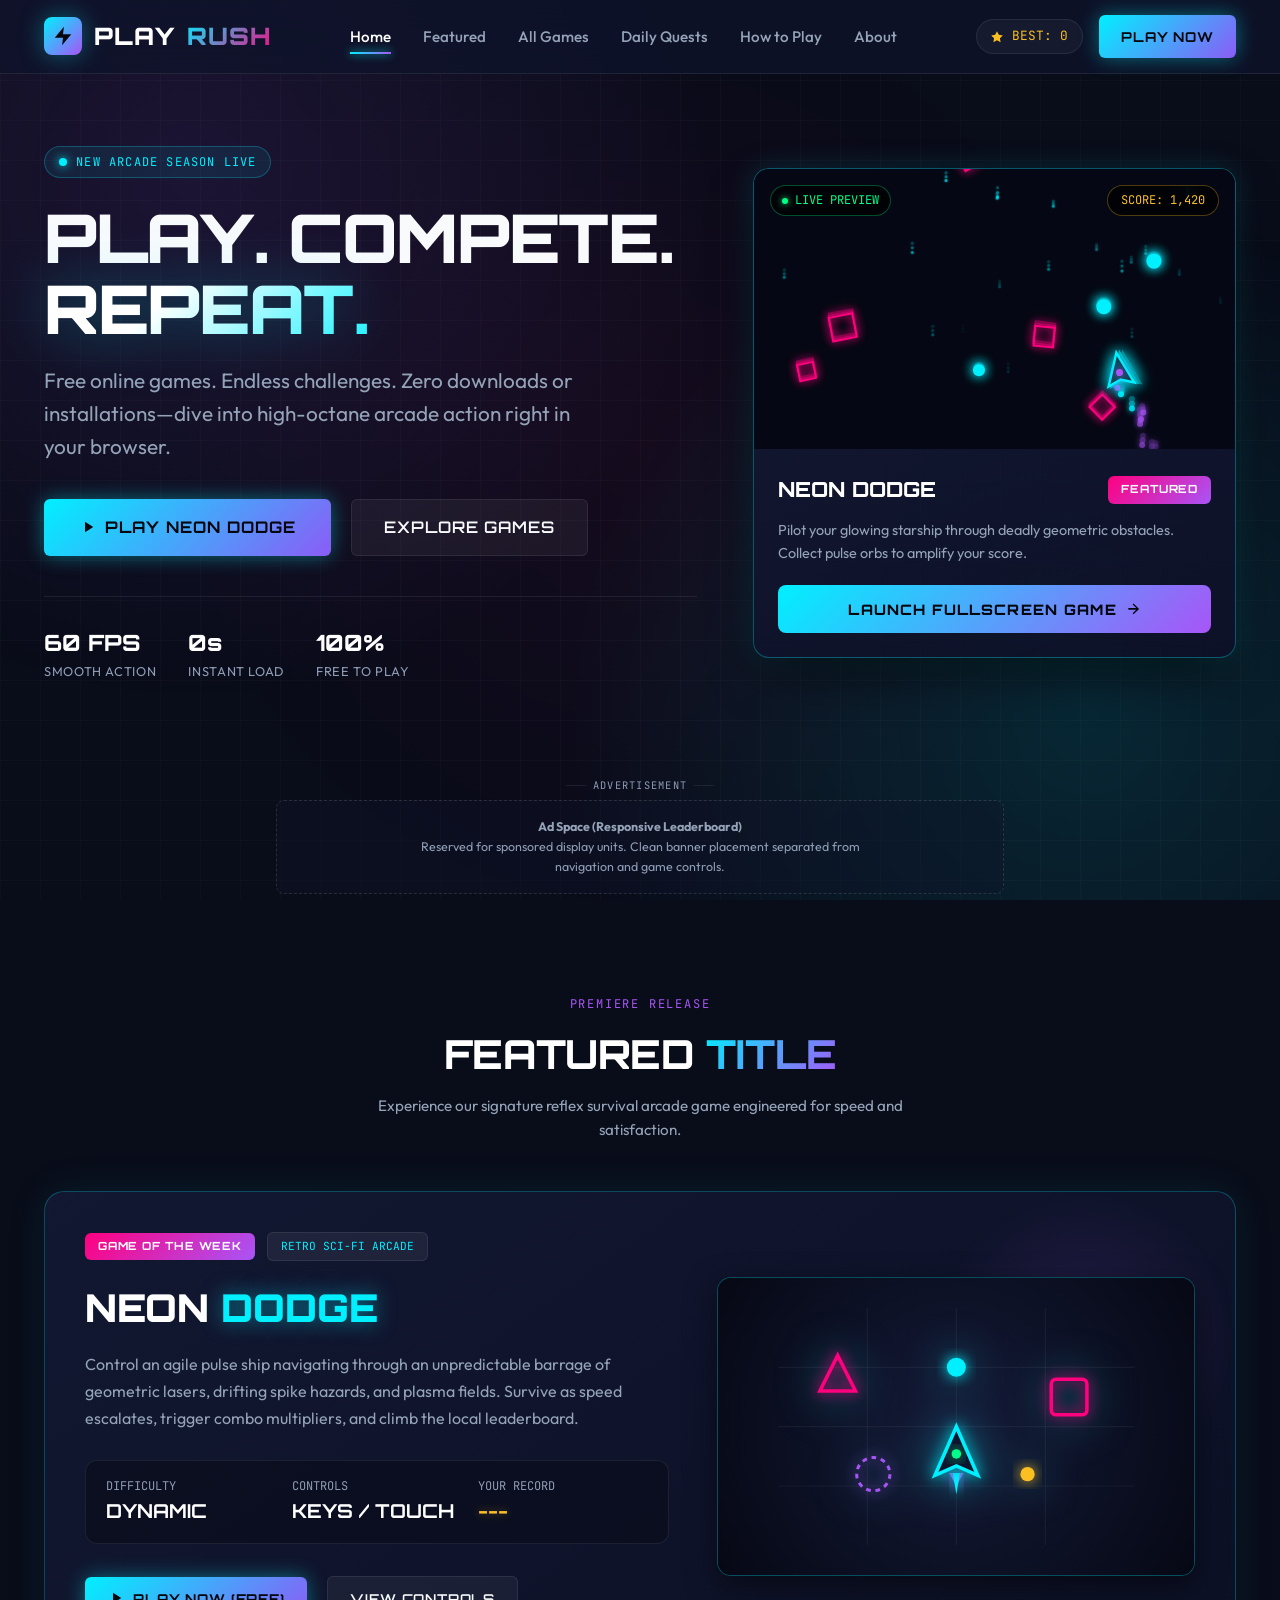
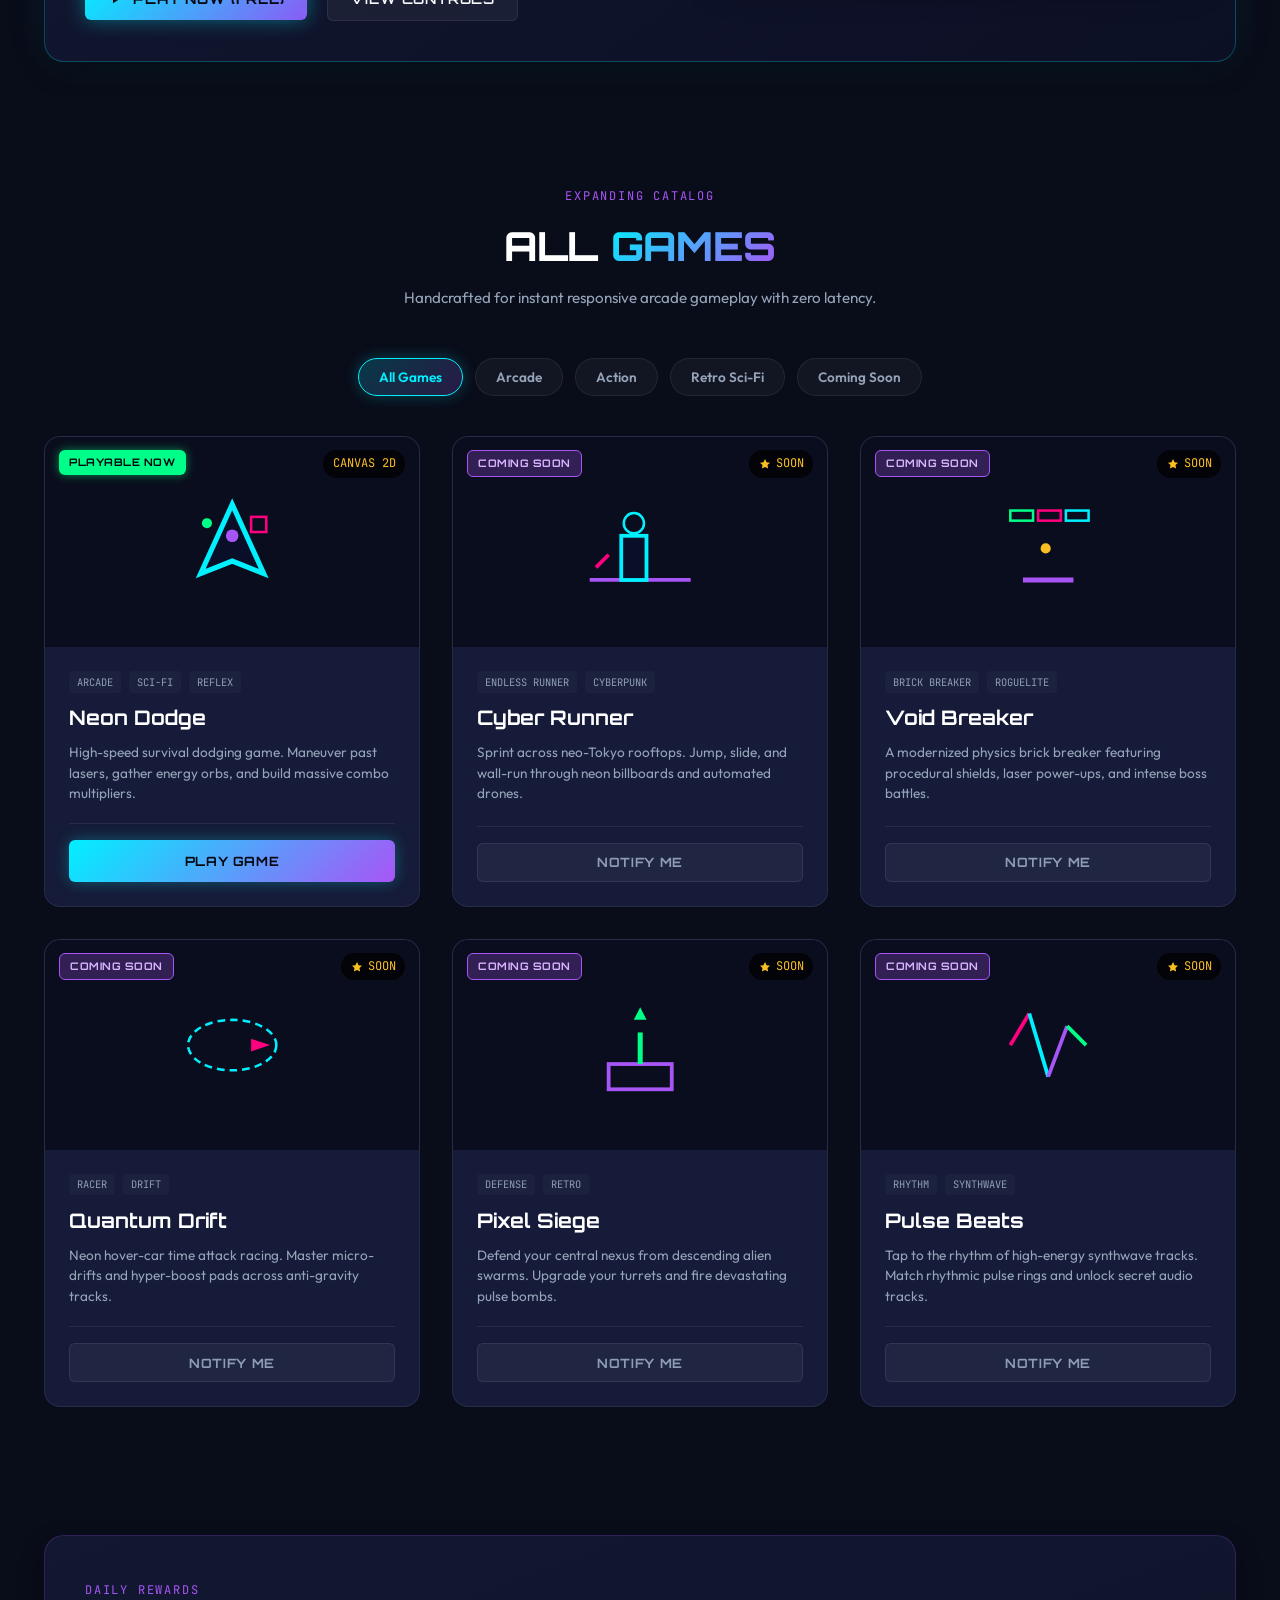
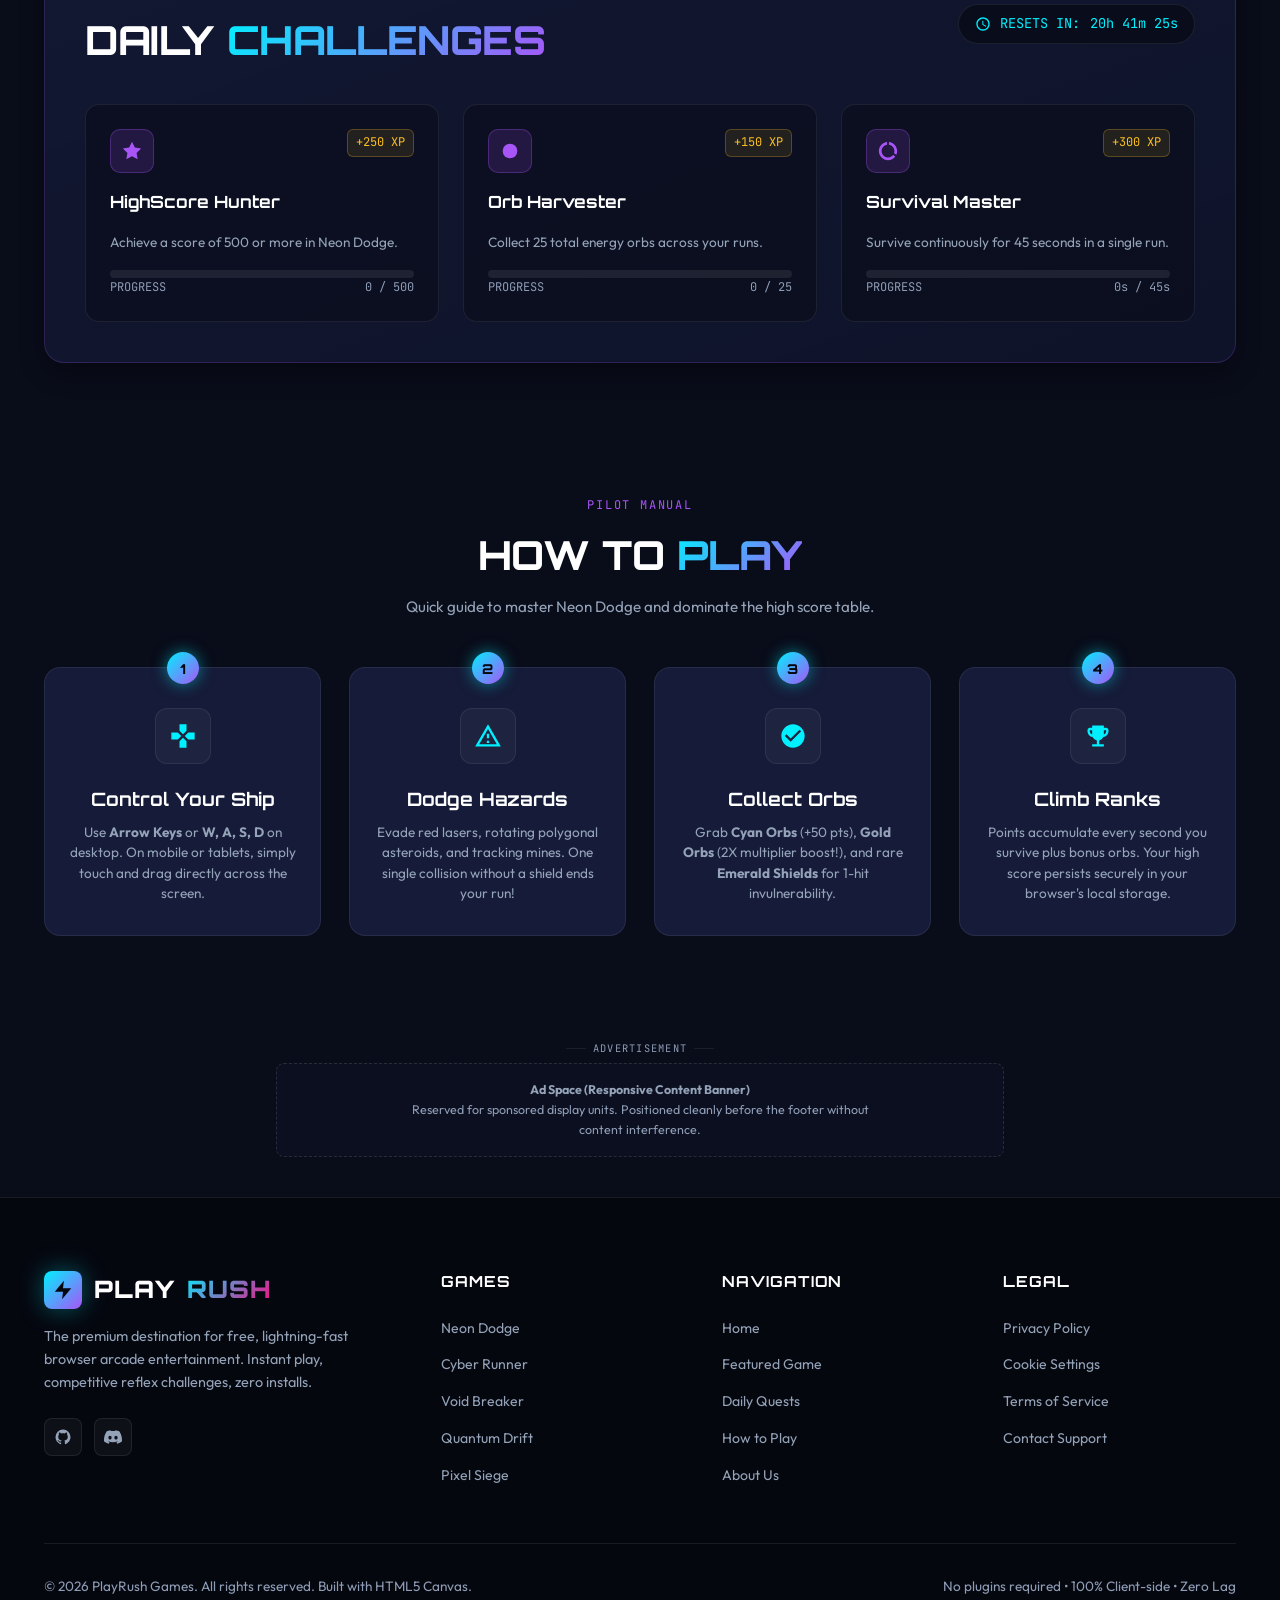
==== index.html @ 637eb12b "Improve PlayRush AdSense readiness and frontend" ====
<!DOCTYPE html>
<html lang="en">
<head>
  <meta charset="UTF-8">
  <meta name="viewport" content="width=device-width, initial-scale=1.0">
  <title>PlayRush - Free Online Arcade Games | Instant Browser Play</title>
  
  <!-- SEO & Discovery Metadata -->
  <meta name="description" content="PlayRush is the premier online arcade gaming portal. Play free instant browser games like Neon Dodge with responsive controls, zero downloads, and persistent high scores.">
  <meta name="keywords" content="free online games, arcade games, browser games, neon dodge, casual gaming, html5 games, instant play">
  <meta name="author" content="PlayRush Gaming">
  <meta name="robots" content="index, follow">
  <link rel="canonical" href="https://playrush-peach.vercel.app/">

  <!-- Open Graph / Facebook -->
  <meta property="og:type" content="website">
  <meta property="og:site_name" content="PlayRush">
  <meta property="og:url" content="https://playrush-peach.vercel.app/">
  <meta property="og:title" content="PlayRush - Free Online Arcade Games | Instant Browser Play">
  <meta property="og:description" content="Free online browser games with instant play. Jump into Neon Dodge and set the ultimate high score!">
  <meta property="og:image" content="https://playrush-peach.vercel.app/assets/og-banner.svg">

  <!-- Twitter Card -->
  <meta name="twitter:card" content="summary_large_image">
  <meta name="twitter:title" content="PlayRush - Free Online Arcade Games">
  <meta name="twitter:description" content="Free online games. Endless challenges. Play Neon Dodge now directly in your browser.">
  <meta name="twitter:image" content="https://playrush-peach.vercel.app/assets/og-banner.svg">

  <!-- Favicon -->
  <link rel="icon" type="image/svg+xml" href="favicon.svg">
  <link rel="icon" type="image/svg+xml" href="data:image/svg+xml,<svg xmlns='http://www.w3.org/2000/svg' viewBox='0 0 24 24'><rect width='24' height='24' rx='6' fill='%2300f0ff'/><path d='M13 2L3 14h9l-1 8 10-12h-9l1-8z' fill='%2305070f'/></svg>">

  <!-- Stylesheet -->
  <link rel="stylesheet" href="style.css">

  <!-- Monetization Placeholder: Google AdSense Script Config -->
  <!-- 
  <script async src="https://pagead2.googlesyndication.com/pagead/js/adsbygoogle.js?client=ca-pub-XXXXXXXXXXXXXXXX"
     crossorigin="anonymous"></script>
  -->
</head>
<body>

  <!-- Navigation Bar -->
  <header class="navbar" role="banner">
    <div class="container">
      <a href="index.html" class="brand" aria-label="PlayRush Home">
        <div class="brand-icon" aria-hidden="true">
          <svg viewBox="0 0 24 24">
            <path d="M13 2L3 14h9l-1 8 10-12h-9l1-8z"/>
          </svg>
        </div>
        PLAY<span class="brand-accent">RUSH</span>
      </a>

      <!-- Desktop Nav -->
      <nav aria-label="Main Navigation">
        <ul class="nav-menu">
          <li><a href="#hero" class="nav-link active">Home</a></li>
          <li><a href="#featured" class="nav-link">Featured</a></li>
          <li><a href="#games" class="nav-link">All Games</a></li>
          <li><a href="#challenges" class="nav-link">Daily Quests</a></li>
          <li><a href="#howtoplay" class="nav-link">How to Play</a></li>
          <li><a href="about.html" class="nav-link">About</a></li>
        </ul>
      </nav>

      <!-- Nav Actions -->
      <div class="nav-actions">
        <div class="nav-score-badge" title="Your Neon Dodge High Score">
          <svg viewBox="0 0 24 24" aria-hidden="true"><path d="M12 2l3.09 6.26L22 9.27l-5 4.87 1.18 6.88L12 17.77l-6.18 3.25L7 14.14 2 9.27l6.91-1.01L12 2z"/></svg>
          BEST: <span id="navBestScore">0</span>
        </div>
        <a href="games/neon-dodge.html" class="btn-primary" aria-label="Play Neon Dodge immediately">
          <span>PLAY NOW</span>
        </a>
        <button class="mobile-toggle" aria-label="Toggle navigation menu" aria-expanded="false">
          <span></span>
          <span></span>
          <span></span>
        </button>
      </div>
    </div>
  </header>

  <main>
    <!-- Hero Section -->
    <section id="hero" class="hero" aria-labelledby="hero-title">
      <div class="container">
        <div class="hero-layout">
          <div class="hero-text-col">
            <div class="hero-tag">
              <span class="pulse-dot"></span>
              NEW ARCADE SEASON LIVE
            </div>
            <h1 id="hero-title" class="hero-title">
              PLAY. COMPETE. <span>REPEAT.</span>
            </h1>
            <p class="hero-subtitle">
              Free online games. Endless challenges. Zero downloads or installations—dive into high-octane arcade action right in your browser.
            </p>
            <div class="hero-buttons">
              <a href="games/neon-dodge.html" class="btn-primary">
                <svg width="18" height="18" viewBox="0 0 24 24" fill="currentColor" aria-hidden="true">
                  <path d="M8 5v14l11-7z"/>
                </svg>
                PLAY NEON DODGE
              </a>
              <a href="#games" class="btn-secondary">
                EXPLORE GAMES
              </a>
            </div>
            <div class="hero-features">
              <div class="hero-feature-item">
                <span class="hero-feature-value">60 FPS</span>
                <span class="hero-feature-label">Smooth Action</span>
              </div>
              <div class="hero-feature-item">
                <span class="hero-feature-value">0s</span>
                <span class="hero-feature-label">Instant Load</span>
              </div>
              <div class="hero-feature-item">
                <span class="hero-feature-value">100%</span>
                <span class="hero-feature-label">Free to Play</span>
              </div>
            </div>
          </div>

          <!-- Hero Interactive Showpiece -->
          <div class="hero-visual">
            <div class="hero-preview-card">
              <div class="preview-canvas-wrapper">
                <canvas id="heroDemoCanvas" aria-label="Interactive Neon Dodge mini simulation preview"></canvas>
                <div class="preview-overlay">
                  <div class="live-badge">
                    <span></span> LIVE PREVIEW
                  </div>
                  <div class="preview-score-pill">
                    SCORE: 1,420
                  </div>
                </div>
              </div>
              <div class="preview-content">
                <div class="preview-title-row">
                  <div class="preview-game-name">
                    NEON DODGE
                  </div>
                  <div class="badge-featured">FEATURED</div>
                </div>
                <p class="preview-desc">
                  Pilot your glowing starship through deadly geometric obstacles. Collect pulse orbs to amplify your score.
                </p>
                <a href="games/neon-dodge.html" class="preview-cta-btn">
                  LAUNCH FULLSCREEN GAME
                  <svg width="16" height="16" viewBox="0 0 24 24" fill="currentColor">
                    <path d="M5 13h11.86l-5.43 5.43 1.42 1.42L21.14 12l-8.29-8.29-1.42 1.42 5.43 5.43H5v2.44z"/>
                  </svg>
                </a>
              </div>
            </div>
          </div>
        </div>
      </div>
    </section>

    <!-- Monetization: Top Leaderboard Advertisement Placement -->
    <section class="ad-slot-wrapper" aria-label="Advertisement Banner">
      <div class="ad-label">Advertisement</div>
      <div class="ad-container" id="ad-leaderboard-top">
        <div class="ad-container-text">
          <strong>Ad Space (Responsive Leaderboard)</strong><br>
          Reserved for sponsored display units. Clean banner placement separated from navigation and game controls.
        </div>
        <!-- AdSense Container Markup Template:
        <ins class="adsbygoogle"
             style="display:block"
             data-ad-client="ca-pub-XXXXXXXXXXXXXXXX"
             data-ad-slot="1234567890"
             data-ad-format="auto"
             data-full-width-responsive="true"></ins>
        <script>(adsbygoogle = window.adsbygoogle || []).push({});</script>
        -->
      </div>
    </section>

    <!-- Featured Game Spotlight -->
    <section id="featured" class="featured-section" aria-labelledby="featured-heading">
      <div class="container">
        <div class="section-header">
          <span class="section-tag">PREMIERE RELEASE</span>
          <h2 id="featured-heading" class="section-title">FEATURED <span>TITLE</span></h2>
          <p class="section-desc">Experience our signature reflex survival arcade game engineered for speed and satisfaction.</p>
        </div>

        <div class="featured-card">
          <div class="featured-info">
            <div class="featured-badge-row">
              <span class="badge-featured">GAME OF THE WEEK</span>
              <span class="badge-genre">RETRO SCI-FI ARCADE</span>
            </div>
            <h3 class="featured-title">NEON <span>DODGE</span></h3>
            <p class="featured-description">
              Control an agile pulse ship navigating through an unpredictable barrage of geometric lasers, drifting spike hazards, and plasma fields. Survive as speed escalates, trigger combo multipliers, and climb the local leaderboard.
            </p>

            <div class="featured-stats-grid">
              <div class="stat-item">
                <span class="stat-label">DIFFICULTY</span>
                <span class="stat-value">DYNAMIC</span>
              </div>
              <div class="stat-item">
                <span class="stat-label">CONTROLS</span>
                <span class="stat-value">KEYS / TOUCH</span>
              </div>
              <div class="stat-item">
                <span class="stat-label">YOUR RECORD</span>
                <span class="stat-value highlight" id="featuredBestScore">0</span>
              </div>
            </div>

            <div class="featured-actions">
              <a href="games/neon-dodge.html" class="btn-primary">
                <svg width="18" height="18" viewBox="0 0 24 24" fill="currentColor">
                  <path d="M8 5v14l11-7z"/>
                </svg>
                PLAY NOW (FREE)
              </a>
              <a href="#howtoplay" class="btn-secondary">
                VIEW CONTROLS
              </a>
            </div>
          </div>

          <div class="featured-graphic">
            <div class="featured-graphic-inner">
              <svg class="game-art" viewBox="0 0 300 200">
                <!-- Glowing spaceship artwork -->
                <defs>
                  <filter id="neonGlow" x="-50%" y="-50%" width="200%" height="200%">
                    <feGaussianBlur in="SourceGraphic" stdDeviation="6" result="blur"/>
                    <feMerge>
                      <feMergeNode in="blur"/>
                      <feMergeNode in="SourceGraphic"/>
                    </feMerge>
                  </filter>
                </defs>
                <!-- Background grid lines -->
                <line x1="0" y1="50" x2="300" y2="50" stroke="rgba(255,255,255,0.05)" />
                <line x1="0" y1="100" x2="300" y2="100" stroke="rgba(255,255,255,0.05)" />
                <line x1="0" y1="150" x2="300" y2="150" stroke="rgba(255,255,255,0.05)" />
                <line x1="75" y1="0" x2="75" y2="200" stroke="rgba(255,255,255,0.05)" />
                <line x1="150" y1="0" x2="150" y2="200" stroke="rgba(255,255,255,0.05)" />
                <line x1="225" y1="0" x2="225" y2="200" stroke="rgba(255,255,255,0.05)" />

                <!-- Hazards -->
                <polygon points="50,40 65,70 35,70" fill="none" stroke="#ff007f" stroke-width="3" filter="url(#neonGlow)"/>
                <rect x="230" y="60" width="30" height="30" rx="4" fill="none" stroke="#ff007f" stroke-width="3" filter="url(#neonGlow)"/>
                <circle cx="80" cy="140" r="14" fill="none" stroke="#a855f7" stroke-width="2.5" stroke-dasharray="4,4" filter="url(#neonGlow)"/>

                <!-- Energy Orbs -->
                <circle cx="150" cy="50" r="8" fill="#00f0ff" filter="url(#neonGlow)"/>
                <circle cx="210" cy="140" r="6" fill="#fbbf24" filter="url(#neonGlow)"/>

                <!-- Player Ship -->
                <g transform="translate(150, 125)">
                  <!-- Thruster fire -->
                  <polygon points="0,25 -6,14 6,14" fill="#a855f7" filter="url(#neonGlow)"/>
                  <polygon points="0,32 -3,14 3,14" fill="#00f0ff" filter="url(#neonGlow)"/>
                  <!-- Hull -->
                  <polygon points="0,-25 18,16 0,8 -18,16" fill="#0d142d" stroke="#00f0ff" stroke-width="3" filter="url(#neonGlow)"/>
                  <circle cx="0" cy="-2" r="4" fill="#00ff88" filter="url(#neonGlow)"/>
                </g>
              </svg>
            </div>
          </div>
        </div>
      </div>
    </section>

    <!-- Games Collection & Upcoming Titles -->
    <section id="games" class="games-section" aria-labelledby="games-heading">
      <div class="container">
        <div class="section-header">
          <span class="section-tag">EXPANDING CATALOG</span>
          <h2 id="games-heading" class="section-title">ALL <span>GAMES</span></h2>
          <p class="section-desc">Handcrafted for instant responsive arcade gameplay with zero latency.</p>
        </div>

        <!-- Filter Tabs -->
        <div class="filter-bar" role="tablist" aria-label="Game Categories">
          <button class="filter-btn active" data-filter="all" role="tab" aria-selected="true">All Games</button>
          <button class="filter-btn" data-filter="arcade" role="tab" aria-selected="false">Arcade</button>
          <button class="filter-btn" data-filter="action" role="tab" aria-selected="false">Action</button>
          <button class="filter-btn" data-filter="retro" role="tab" aria-selected="false">Retro Sci-Fi</button>
          <button class="filter-btn" data-filter="coming-soon" role="tab" aria-selected="false">Coming Soon</button>
        </div>

        <!-- Games Grid -->
        <div class="games-grid">
          <!-- Game 1: Neon Dodge (Active Playable) -->
          <article class="game-card" data-category="arcade action retro">
            <div class="game-card-thumb">
              <span class="game-card-badge badge-live">PLAYABLE NOW</span>
              <div class="game-card-rating" aria-label="Original Canvas 2D Game">
                CANVAS 2D
              </div>
              <svg viewBox="0 0 100 100" fill="none">
                <polygon points="50,20 75,75 50,65 25,75" stroke="#00f0ff" stroke-width="4" fill="#0a0f29"/>
                <circle cx="50" cy="45" r="5" fill="#a855f7"/>
                <circle cx="30" cy="35" r="4" fill="#00ff88"/>
                <rect x="65" y="30" width="12" height="12" stroke="#ff007f" stroke-width="2"/>
              </svg>
            </div>
            <div class="game-card-body">
              <div class="game-card-tags">
                <span class="game-mini-tag">ARCADE</span>
                <span class="game-mini-tag">SCI-FI</span>
                <span class="game-mini-tag">REFLEX</span>
              </div>
              <h3 class="game-card-title">Neon Dodge</h3>
              <p class="game-card-desc">
                High-speed survival dodging game. Maneuver past lasers, gather energy orbs, and build massive combo multipliers.
              </p>
              <div class="game-card-footer">
                <a href="games/neon-dodge.html" class="game-card-btn playable">PLAY GAME</a>
              </div>
            </div>
          </article>

          <!-- Game 2: Cyber Runner (Coming Soon) -->
          <article class="game-card" data-category="action arcade coming-soon">
            <div class="game-card-thumb">
              <span class="game-card-badge badge-soon">COMING SOON</span>
              <div class="game-card-rating">
                <svg viewBox="0 0 24 24"><path d="M12 2l3.09 6.26L22 9.27l-5 4.87 1.18 6.88L12 17.77l-6.18 3.25L7 14.14 2 9.27l6.91-1.01L12 2z"/></svg>
                SOON
              </div>
              <svg viewBox="0 0 100 100" fill="none">
                <line x1="10" y1="80" x2="90" y2="80" stroke="#a855f7" stroke-width="3"/>
                <rect x="35" y="45" width="20" height="35" stroke="#00f0ff" stroke-width="3" fill="#0a0f29"/>
                <circle cx="45" cy="35" r="8" stroke="#00f0ff" stroke-width="2"/>
                <path d="M25 60 L15 70" stroke="#ff007f" stroke-width="3"/>
              </svg>
            </div>
            <div class="game-card-body">
              <div class="game-card-tags">
                <span class="game-mini-tag">ENDLESS RUNNER</span>
                <span class="game-mini-tag">CYBERPUNK</span>
              </div>
              <h3 class="game-card-title">Cyber Runner</h3>
              <p class="game-card-desc">
                Sprint across neo-Tokyo rooftops. Jump, slide, and wall-run through neon billboards and automated drones.
              </p>
              <div class="game-card-footer">
                <button class="game-card-btn disabled btn-wishlist" data-game="Cyber Runner">NOTIFY ME</button>
              </div>
            </div>
          </article>

          <!-- Game 3: Void Breaker (Coming Soon) -->
          <article class="game-card" data-category="arcade retro coming-soon">
            <div class="game-card-thumb">
              <span class="game-card-badge badge-soon">COMING SOON</span>
              <div class="game-card-rating">
                <svg viewBox="0 0 24 24"><path d="M12 2l3.09 6.26L22 9.27l-5 4.87 1.18 6.88L12 17.77l-6.18 3.25L7 14.14 2 9.27l6.91-1.01L12 2z"/></svg>
                SOON
              </div>
              <svg viewBox="0 0 100 100" fill="none">
                <rect x="20" y="25" width="18" height="8" stroke="#00ff88" stroke-width="2"/>
                <rect x="42" y="25" width="18" height="8" stroke="#ff007f" stroke-width="2"/>
                <rect x="64" y="25" width="18" height="8" stroke="#00f0ff" stroke-width="2"/>
                <circle cx="48" cy="55" r="4" fill="#fbbf24"/>
                <line x1="30" y1="80" x2="70" y2="80" stroke="#a855f7" stroke-width="4"/>
              </svg>
            </div>
            <div class="game-card-body">
              <div class="game-card-tags">
                <span class="game-mini-tag">BRICK BREAKER</span>
                <span class="game-mini-tag">ROGUELITE</span>
              </div>
              <h3 class="game-card-title">Void Breaker</h3>
              <p class="game-card-desc">
                A modernized physics brick breaker featuring procedural shields, laser power-ups, and intense boss battles.
              </p>
              <div class="game-card-footer">
                <button class="game-card-btn disabled btn-wishlist" data-game="Void Breaker">NOTIFY ME</button>
              </div>
            </div>
          </article>

          <!-- Game 4: Quantum Drift (Coming Soon) -->
          <article class="game-card" data-category="action arcade coming-soon">
            <div class="game-card-thumb">
              <span class="game-card-badge badge-soon">COMING SOON</span>
              <div class="game-card-rating">
                <svg viewBox="0 0 24 24"><path d="M12 2l3.09 6.26L22 9.27l-5 4.87 1.18 6.88L12 17.77l-6.18 3.25L7 14.14 2 9.27l6.91-1.01L12 2z"/></svg>
                SOON
              </div>
              <svg viewBox="0 0 100 100" fill="none">
                <ellipse cx="50" cy="50" rx="35" ry="20" stroke="#00f0ff" stroke-width="2" stroke-dasharray="6,4"/>
                <polygon points="65,45 80,50 65,55" fill="#ff007f"/>
              </svg>
            </div>
            <div class="game-card-body">
              <div class="game-card-tags">
                <span class="game-mini-tag">RACER</span>
                <span class="game-mini-tag">DRIFT</span>
              </div>
              <h3 class="game-card-title">Quantum Drift</h3>
              <p class="game-card-desc">
                Neon hover-car time attack racing. Master micro-drifts and hyper-boost pads across anti-gravity tracks.
              </p>
              <div class="game-card-footer">
                <button class="game-card-btn disabled btn-wishlist" data-game="Quantum Drift">NOTIFY ME</button>
              </div>
            </div>
          </article>

          <!-- Game 5: Pixel Siege (Coming Soon) -->
          <article class="game-card" data-category="action retro coming-soon">
            <div class="game-card-thumb">
              <span class="game-card-badge badge-soon">COMING SOON</span>
              <div class="game-card-rating">
                <svg viewBox="0 0 24 24"><path d="M12 2l3.09 6.26L22 9.27l-5 4.87 1.18 6.88L12 17.77l-6.18 3.25L7 14.14 2 9.27l6.91-1.01L12 2z"/></svg>
                SOON
              </div>
              <svg viewBox="0 0 100 100" fill="none">
                <rect x="25" y="65" width="50" height="20" stroke="#a855f7" stroke-width="3"/>
                <line x1="50" y1="65" x2="50" y2="40" stroke="#00ff88" stroke-width="4"/>
                <polygon points="45,30 55,30 50,20" fill="#00ff88"/>
              </svg>
            </div>
            <div class="game-card-body">
              <div class="game-card-tags">
                <span class="game-mini-tag">DEFENSE</span>
                <span class="game-mini-tag">RETRO</span>
              </div>
              <h3 class="game-card-title">Pixel Siege</h3>
              <p class="game-card-desc">
                Defend your central nexus from descending alien swarms. Upgrade your turrets and fire devastating pulse bombs.
              </p>
              <div class="game-card-footer">
                <button class="game-card-btn disabled btn-wishlist" data-game="Pixel Siege">NOTIFY ME</button>
              </div>
            </div>
          </article>

          <!-- Game 6: Pulse Beats (Coming Soon) -->
          <article class="game-card" data-category="arcade retro coming-soon">
            <div class="game-card-thumb">
              <span class="game-card-badge badge-soon">COMING SOON</span>
              <div class="game-card-rating">
                <svg viewBox="0 0 24 24"><path d="M12 2l3.09 6.26L22 9.27l-5 4.87 1.18 6.88L12 17.77l-6.18 3.25L7 14.14 2 9.27l6.91-1.01L12 2z"/></svg>
                SOON
              </div>
              <svg viewBox="0 0 100 100" fill="none">
                <line x1="20" y1="50" x2="35" y2="25" stroke="#ff007f" stroke-width="3"/>
                <line x1="35" y1="25" x2="50" y2="75" stroke="#00f0ff" stroke-width="3"/>
                <line x1="50" y1="75" x2="65" y2="35" stroke="#a855f7" stroke-width="3"/>
                <line x1="65" y1="35" x2="80" y2="50" stroke="#00ff88" stroke-width="3"/>
              </svg>
            </div>
            <div class="game-card-body">
              <div class="game-card-tags">
                <span class="game-mini-tag">RHYTHM</span>
                <span class="game-mini-tag">SYNTHWAVE</span>
              </div>
              <h3 class="game-card-title">Pulse Beats</h3>
              <p class="game-card-desc">
                Tap to the rhythm of high-energy synthwave tracks. Match rhythmic pulse rings and unlock secret audio tracks.
              </p>
              <div class="game-card-footer">
                <button class="game-card-btn disabled btn-wishlist" data-game="Pulse Beats">NOTIFY ME</button>
              </div>
            </div>
          </article>
        </div>
      </div>
    </section>

    <!-- Daily Challenge Section -->
    <section id="challenges" class="challenges-section" aria-labelledby="challenges-heading">
      <div class="container">
        <div class="challenge-box">
          <div class="challenge-header-row">
            <div>
              <span class="section-tag">DAILY REWARDS</span>
              <h2 id="challenges-heading" class="section-title">DAILY <span>CHALLENGES</span></h2>
            </div>
            <div class="challenge-countdown">
              <svg viewBox="0 0 24 24"><path d="M11.99 2C6.47 2 2 6.48 2 12s4.47 10 9.99 10C17.52 22 22 17.52 22 12S17.52 2 11.99 2zM12 20c-4.42 0-8-3.58-8-8s3.58-8 8-8 8 3.58 8 8-3.58 8-8 8zm.5-13H11v6l5.25 3.15.75-1.23-4.5-2.67z"/></svg>
              RESETS IN: <span id="dailyCountdown">24h 00m 00s</span>
            </div>
          </div>

          <div class="challenge-cards-grid">
            <!-- Quest 1 -->
            <div class="challenge-item">
              <div class="challenge-top">
                <div class="challenge-icon-box">
                  <svg viewBox="0 0 24 24"><path d="M12 2l3.09 6.26L22 9.27l-5 4.87 1.18 6.88L12 17.77l-6.18 3.25L7 14.14 2 9.27l6.91-1.01L12 2z"/></svg>
                </div>
                <span class="challenge-xp-badge">+250 XP</span>
              </div>
              <h3 class="challenge-title">HighScore Hunter</h3>
              <p class="challenge-desc">Achieve a score of 500 or more in Neon Dodge.</p>
              <div>
                <div class="challenge-progress-bar-bg">
                  <div class="challenge-progress-fill" id="c1Progress" style="width: 0%;"></div>
                </div>
                <div class="challenge-progress-labels">
                  <span>PROGRESS</span>
                  <span id="c1Label">0 / 500</span>
                </div>
              </div>
            </div>

            <!-- Quest 2 -->
            <div class="challenge-item">
              <div class="challenge-top">
                <div class="challenge-icon-box">
                  <svg viewBox="0 0 24 24"><circle cx="12" cy="12" r="8"/></svg>
                </div>
                <span class="challenge-xp-badge">+150 XP</span>
              </div>
              <h3 class="challenge-title">Orb Harvester</h3>
              <p class="challenge-desc">Collect 25 total energy orbs across your runs.</p>
              <div>
                <div class="challenge-progress-bar-bg">
                  <div class="challenge-progress-fill" id="c2Progress" style="width: 0%;"></div>
                </div>
                <div class="challenge-progress-labels">
                  <span>PROGRESS</span>
                  <span id="c2Label">0 / 25</span>
                </div>
              </div>
            </div>

            <!-- Quest 3 -->
            <div class="challenge-item">
              <div class="challenge-top">
                <div class="challenge-icon-box">
                  <svg viewBox="0 0 24 24"><path d="M13 2.05v3.03c3.39.49 6 3.39 6 6.92 0 .9-.18 1.75-.48 2.54l2.6 1.53c.56-1.24.88-2.62.88-4.07 0-5.18-3.95-9.45-9-9.95zM12 19c-3.87 0-7-3.13-7-7 0-3.53 2.61-6.43 6-6.92V2.05c-5.06.5-9 4.76-9 9.95 0 5.52 4.47 10 9.99 10 3.31 0 6.24-1.61 8.01-4.09l-2.45-1.45C16.14 17.9 14.21 19 12 19z"/></svg>
                </div>
                <span class="challenge-xp-badge">+300 XP</span>
              </div>
              <h3 class="challenge-title">Survival Master</h3>
              <p class="challenge-desc">Survive continuously for 45 seconds in a single run.</p>
              <div>
                <div class="challenge-progress-bar-bg">
                  <div class="challenge-progress-fill" id="c3Progress" style="width: 0%;"></div>
                </div>
                <div class="challenge-progress-labels">
                  <span>PROGRESS</span>
                  <span id="c3Label">0s / 45s</span>
                </div>
              </div>
            </div>
          </div>
        </div>
      </div>
    </section>

    <!-- How to Play Section -->
    <section id="howtoplay" class="how-section" aria-labelledby="how-heading">
      <div class="container">
        <div class="section-header">
          <span class="section-tag">PILOT MANUAL</span>
          <h2 id="how-heading" class="section-title">HOW TO <span>PLAY</span></h2>
          <p class="section-desc">Quick guide to master Neon Dodge and dominate the high score table.</p>
        </div>

        <div class="steps-grid">
          <div class="step-card">
            <div class="step-number">1</div>
            <div class="step-icon">
              <svg viewBox="0 0 24 24"><path d="M15 7.5V2H9v5.5l3 3 3-3zM7.5 9H2v6h5.5l3-3-3-3zM9 16.5V22h6v-5.5l-3-3-3 3zM16.5 15H22V9h-5.5l-3 3 3 3z"/></svg>
            </div>
            <h3 class="step-title">Control Your Ship</h3>
            <p class="step-desc">
              Use <strong>Arrow Keys</strong> or <strong>W, A, S, D</strong> on desktop. On mobile or tablets, simply touch and drag directly across the screen.
            </p>
          </div>

          <div class="step-card">
            <div class="step-number">2</div>
            <div class="step-icon">
              <svg viewBox="0 0 24 24"><path d="M12 2L1 21h22L12 2zm0 3.99L19.53 19H4.47L12 5.99zM11 16h2v2h-2zm0-6h2v4h-2z"/></svg>
            </div>
            <h3 class="step-title">Dodge Hazards</h3>
            <p class="step-desc">
              Evade red lasers, rotating polygonal asteroids, and tracking mines. One single collision without a shield ends your run!
            </p>
          </div>

          <div class="step-card">
            <div class="step-number">3</div>
            <div class="step-icon">
              <svg viewBox="0 0 24 24"><path d="M12 2C6.48 2 2 6.48 2 12s4.48 10 10 10 10-4.48 10-10S17.52 2 12 2zm-2 15l-5-5 1.41-1.41L10 14.17l7.59-7.59L19 8l-9 9z"/></svg>
            </div>
            <h3 class="step-title">Collect Orbs</h3>
            <p class="step-desc">
              Grab <strong>Cyan Orbs</strong> (+50 pts), <strong>Gold Orbs</strong> (2X multiplier boost!), and rare <strong>Emerald Shields</strong> for 1-hit invulnerability.
            </p>
          </div>

          <div class="step-card">
            <div class="step-number">4</div>
            <div class="step-icon">
              <svg viewBox="0 0 24 24"><path d="M19 5h-2V3H7v2H5c-1.1 0-2 .9-2 2v1c0 2.55 1.92 4.63 4.39 4.94A5.01 5.01 0 0011 15.9V19H7v2h10v-2h-4v-3.1a5.01 5.01 0 003.61-2.96C19.08 12.63 21 10.55 21 8V7c0-1.1-.9-2-2-2zM5 8V7h2v3.82C5.84 10.4 5 9.3 5 8zm14 0c0 1.3-.84 2.4-2 2.82V7h2v1z"/></svg>
            </div>
            <h3 class="step-title">Climb Ranks</h3>
            <p class="step-desc">
              Points accumulate every second you survive plus bonus orbs. Your high score persists securely in your browser's local storage.
            </p>
          </div>
        </div>
      </div>
    </section>

    <!-- Monetization: Bottom Rectangle / Content Banner -->
    <section class="ad-slot-wrapper" aria-label="Advertisement Banner">
      <div class="ad-label">Advertisement</div>
      <div class="ad-container" id="ad-banner-bottom">
        <div class="ad-container-text">
          <strong>Ad Space (Responsive Content Banner)</strong><br>
          Reserved for sponsored display units. Positioned cleanly before the footer without content interference.
        </div>
      </div>
    </section>
  </main>

  <!-- Responsive Footer -->
  <footer class="footer" role="contentinfo">
    <div class="container">
      <div class="footer-grid">
        <div class="footer-brand-col">
          <a href="index.html" class="brand">
            <div class="brand-icon">
              <svg viewBox="0 0 24 24"><path d="M13 2L3 14h9l-1 8 10-12h-9l1-8z"/></svg>
            </div>
            PLAY<span class="brand-accent">RUSH</span>
          </a>
          <p>
            The premium destination for free, lightning-fast browser arcade entertainment. Instant play, competitive reflex challenges, zero installs.
          </p>
          <div class="social-links" aria-label="Social links">
            <a href="https://github.com" target="_blank" rel="noopener noreferrer" class="social-btn" aria-label="GitHub">
              <svg viewBox="0 0 24 24"><path d="M12 2A10 10 0 002 12c0 4.42 2.87 8.17 6.84 9.5.5.08.66-.23.66-.5v-1.69c-2.77.6-3.36-1.34-3.36-1.34-.46-1.16-1.11-1.47-1.11-1.47-.91-.62.07-.6.07-.6 1 .07 1.53 1.03 1.53 1.03.87 1.52 2.34 1.07 2.91.83.1-.65.35-1.09.63-1.34-2.22-.25-4.55-1.11-4.55-4.92 0-1.11.38-2 1.03-2.71-.1-.25-.45-1.29.1-2.64 0 0 .84-.27 2.75 1.02.79-.22 1.65-.33 2.5-.33.85 0 1.71.11 2.5.33 1.91-1.29 2.75-1.02 2.75-1.02.55 1.35.2 2.39.1 2.64.65.71 1.03 1.6 1.03 2.71 0 3.82-2.34 4.66-4.57 4.91.36.31.69.92.69 1.85V21c0 .27.16.59.67.5C19.14 20.16 22 16.42 22 12A10 10 0 0012 2z"/></svg>
            </a>
            <a href="https://discord.com" target="_blank" rel="noopener noreferrer" class="social-btn" aria-label="Discord">
              <svg viewBox="0 0 24 24"><path d="M20.317 4.37a19.791 19.791 0 00-4.885-1.515.074.074 0 00-.079.037c-.21.375-.444.864-.608 1.25a18.27 18.27 0 00-5.487 0 12.64 12.64 0 00-.617-1.25.077.077 0 00-.079-.037A19.736 19.736 0 003.677 4.37a.07.07 0 00-.032.027C.533 9.046-.32 13.58.099 18.057a.082.082 0 00.031.057 19.9 19.9 0 005.993 3.03.078.078 0 00.084-.028c.462-.63.874-1.295 1.226-1.994.021-.041.001-.09-.041-.106a13.107 13.107 0 01-1.872-.892.077.077 0 01-.008-.128 10.2 10.2 0 00.372-.292.074.074 0 01.077-.01c3.929 1.793 8.18 1.793 12.061 0a.074.074 0 01.078.01c.12.098.246.198.373.292a.077.077 0 01-.006.127 12.299 12.299 0 01-1.873.893.077.077 0 00-.041.107c.36.698.772 1.362 1.225 1.993a.076.076 0 00.084.028 19.839 19.839 0 006.002-3.03.077.077 0 00.032-.054c.5-5.177-.838-9.674-3.549-13.66a.061.061 0 00-.031-.028zM8.02 15.33c-1.183 0-2.157-1.085-2.157-2.419 0-1.333.956-2.419 2.157-2.419 1.21 0 2.176 1.096 2.157 2.42 0 1.333-.956 2.418-2.157 2.418zm7.975 0c-1.183 0-2.157-1.085-2.157-2.419 0-1.333.955-2.419 2.157-2.419 1.21 0 2.176 1.096 2.157 2.42 0 1.333-.946 2.418-2.157 2.418z"/></svg>
            </a>
          </div>
        </div>

        <div class="footer-col">
          <h4>GAMES</h4>
          <ul class="footer-links">
            <li><a href="games/neon-dodge.html">Neon Dodge</a></li>
            <li><a href="#games">Cyber Runner</a></li>
            <li><a href="#games">Void Breaker</a></li>
            <li><a href="#games">Quantum Drift</a></li>
            <li><a href="#games">Pixel Siege</a></li>
          </ul>
        </div>

        <div class="footer-col">
          <h4>NAVIGATION</h4>
          <ul class="footer-links">
            <li><a href="#hero">Home</a></li>
            <li><a href="#featured">Featured Game</a></li>
            <li><a href="#challenges">Daily Quests</a></li>
            <li><a href="#howtoplay">How to Play</a></li>
            <li><a href="about.html">About Us</a></li>
          </ul>
        </div>

        <div class="footer-col">
          <h4>LEGAL</h4>
          <ul class="footer-links">
            <li><a href="privacy.html">Privacy Policy</a></li>
            <li><a href="privacy.html#cookies">Cookie Settings</a></li>
            <li><a href="privacy.html#terms">Terms of Service</a></li>
            <li><a href="about.html#contact">Contact Support</a></li>
          </ul>
        </div>
      </div>

      <div class="footer-bottom">
        <div>
          &copy; <span id="copyrightYear">2026</span> PlayRush Games. All rights reserved. Built with HTML5 Canvas.
        </div>
        <div>
          No plugins required &bull; 100% Client-side &bull; Zero Lag
        </div>
      </div>
    </div>
  </footer>

  <!-- Main JavaScript File -->
  <script src="script.js"></script>
</body>
</html>
---- style.css ----
/* ==========================================================================
   PlayRush - Modern Gaming Portal Theme
   Tech: Pure CSS3, CSS Custom Properties, Flexbox & Grid, Glassmorphism
   ========================================================================== */

@import url('https://fonts.googleapis.com/css2?family=Orbitron:wght@400;600;700;900&family=Outfit:wght@300;400;500;600;700;800&family=JetBrains+Mono:wght@400;600&display=swap');

:root {
  /* Color Palette */
  --bg-darkest: #05070f;
  --bg-primary: #090c19;
  --bg-secondary: #0f142b;
  --bg-card: #151b38;
  --bg-card-hover: #1c244c;
  --bg-glass: rgba(15, 20, 43, 0.78);
  --bg-glass-card: rgba(21, 27, 56, 0.7);

  /* Neon Accents */
  --neon-cyan: #00f0ff;
  --neon-cyan-glow: rgba(0, 240, 255, 0.5);
  --neon-purple: #a855f7;
  --neon-purple-glow: rgba(168, 85, 247, 0.5);
  --neon-pink: #ff007f;
  --neon-pink-glow: rgba(255, 0, 127, 0.45);
  --neon-green: #00ff88;
  --neon-green-glow: rgba(0, 255, 136, 0.45);
  --neon-amber: #fbbf24;
  --neon-amber-glow: rgba(251, 191, 36, 0.45);

  /* Text Colors */
  --text-main: #f8fafc;
  --text-secondary: #94a3b8;
  --text-muted: #8e9cb5;
  --text-highlight: #ffffff;

  /* Borders & Shadows */
  --border-subtle: rgba(255, 255, 255, 0.08);
  --border-card: rgba(168, 85, 247, 0.2);
  --border-focus: rgba(0, 240, 255, 0.8);
  --shadow-card: 0 10px 30px -10px rgba(0, 0, 0, 0.6);
  --shadow-neon-cyan: 0 0 25px rgba(0, 240, 255, 0.35);
  --shadow-neon-purple: 0 0 25px rgba(168, 85, 247, 0.35);
  --shadow-neon-pink: 0 0 25px rgba(255, 0, 127, 0.35);

  /* Fonts */
  --font-heading: 'Orbitron', -apple-system, BlinkMacSystemFont, sans-serif;
  --font-body: 'Outfit', -apple-system, BlinkMacSystemFont, sans-serif;
  --font-mono: 'JetBrains Mono', monospace;

  /* Transitions */
  --transition-fast: 0.15s ease;
  --transition-normal: 0.3s cubic-bezier(0.16, 1, 0.3, 1);
  --transition-slow: 0.5s cubic-bezier(0.16, 1, 0.3, 1);

  /* Layout */
  --container-max-width: 1240px;
  --nav-height: 74px;
}

/* ==========================================================================
   Base & Reset
   ========================================================================== */
*, *::before, *::after {
  box-sizing: border-box;
  margin: 0;
  padding: 0;
}

html {
  scroll-behavior: smooth;
  font-size: 16px;
  color-scheme: dark;
}

body {
  font-family: var(--font-body);
  background-color: var(--bg-primary);
  color: var(--text-main);
  line-height: 1.6;
  overflow-x: hidden;
  position: relative;
  min-height: 100vh;
  display: flex;
  flex-direction: column;
}

/* Cyber grid ambient background */
body::before {
  content: '';
  position: fixed;
  top: 0;
  left: 0;
  right: 0;
  bottom: 0;
  background-image: 
    linear-gradient(to right, rgba(255, 255, 255, 0.02) 1px, transparent 1px),
    linear-gradient(to bottom, rgba(255, 255, 255, 0.02) 1px, transparent 1px),
    radial-gradient(circle at 15% 20%, rgba(168, 85, 247, 0.12) 0%, transparent 40%),
    radial-gradient(circle at 85% 80%, rgba(0, 240, 255, 0.12) 0%, transparent 40%),
    radial-gradient(circle at 50% 50%, rgba(255, 0, 127, 0.05) 0%, transparent 60%);
  background-size: 40px 40px, 40px 40px, auto, auto, auto;
  pointer-events: none;
  z-index: -1;
}

a {
  color: inherit;
  text-decoration: none;
}

img {
  max-width: 100%;
  display: block;
}

button, input {
  font-family: inherit;
}

button {
  cursor: pointer;
  border: none;
  background: none;
}

/* Accessibility: Visible Focus Rings */
:focus-visible {
  outline: 2px solid var(--neon-cyan);
  outline-offset: 3px;
  border-radius: 4px;
}

button:focus-visible, a:focus-visible {
  box-shadow: 0 0 12px var(--neon-cyan-glow);
}

/* Container */
.container {
  width: 100%;
  max-width: var(--container-max-width);
  margin-left: auto;
  margin-right: auto;
  padding-left: 1.5rem;
  padding-right: 1.5rem;
}

/* ==========================================================================
   Navigation Bar
   ========================================================================== */
.navbar {
  position: sticky;
  top: 0;
  height: var(--nav-height);
  background-color: var(--bg-glass);
  backdrop-filter: blur(16px);
  -webkit-backdrop-filter: blur(16px);
  border-bottom: 1px solid var(--border-subtle);
  z-index: 1000;
  display: flex;
  align-items: center;
  transition: all var(--transition-normal);
}

.navbar.scrolled {
  background-color: rgba(9, 12, 25, 0.95);
  border-bottom-color: rgba(0, 240, 255, 0.2);
  box-shadow: 0 4px 20px rgba(0, 0, 0, 0.4);
}

.navbar .container {
  display: flex;
  align-items: center;
  justify-content: space-between;
}

/* Brand Logo */
.brand {
  display: flex;
  align-items: center;
  gap: 0.75rem;
  font-family: var(--font-heading);
  font-weight: 900;
  font-size: 1.5rem;
  letter-spacing: 0.05em;
  color: var(--text-highlight);
  text-transform: uppercase;
}

.brand-icon {
  width: 38px;
  height: 38px;
  background: linear-gradient(135deg, var(--neon-cyan), var(--neon-purple));
  border-radius: 8px;
  display: flex;
  align-items: center;
  justify-content: center;
  box-shadow: var(--shadow-neon-cyan);
  transition: transform var(--transition-fast);
}

.brand:hover .brand-icon {
  transform: rotate(10deg) scale(1.08);
}

.brand-icon svg {
  width: 22px;
  height: 22px;
  fill: #05070f;
}

.brand-accent {
  background: linear-gradient(135deg, var(--neon-cyan), var(--neon-pink));
  -webkit-background-clip: text;
  -webkit-text-fill-color: transparent;
}

/* Nav Links */
.nav-menu {
  display: flex;
  align-items: center;
  list-style: none;
  gap: 2rem;
}

.nav-link {
  font-weight: 500;
  font-size: 0.95rem;
  color: var(--text-secondary);
  position: relative;
  padding: 0.5rem 0;
  transition: color var(--transition-fast);
}

.nav-link::after {
  content: '';
  position: absolute;
  bottom: 0;
  left: 0;
  width: 0;
  height: 2px;
  background: linear-gradient(90deg, var(--neon-cyan), var(--neon-purple));
  transition: width var(--transition-normal);
  box-shadow: 0 0 8px var(--neon-cyan);
}

.nav-link:hover, .nav-link.active {
  color: var(--text-highlight);
}

.nav-link:hover::after, .nav-link.active::after {
  width: 100%;
}

/* Nav Actions */
.nav-actions {
  display: flex;
  align-items: center;
  gap: 1rem;
}

.nav-score-badge {
  display: flex;
  align-items: center;
  gap: 0.5rem;
  padding: 0.4rem 0.85rem;
  background: rgba(255, 255, 255, 0.04);
  border: 1px solid var(--border-subtle);
  border-radius: 9999px;
  font-family: var(--font-mono);
  font-size: 0.8rem;
  color: var(--neon-amber);
}

.nav-score-badge svg {
  width: 14px;
  height: 14px;
  fill: var(--neon-amber);
}

/* Primary CTA Button */
.btn-primary {
  display: inline-flex;
  align-items: center;
  justify-content: center;
  gap: 0.5rem;
  padding: 0.65rem 1.4rem;
  background: linear-gradient(135deg, #00f0ff, #8b5cf6);
  color: #05070f;
  font-family: var(--font-heading);
  font-weight: 700;
  font-size: 0.85rem;
  letter-spacing: 0.06em;
  text-transform: uppercase;
  border-radius: 6px;
  position: relative;
  overflow: hidden;
  box-shadow: 0 0 20px rgba(0, 240, 255, 0.4);
  transition: all var(--transition-normal);
}

.btn-primary::before {
  content: '';
  position: absolute;
  top: 0;
  left: -100%;
  width: 100%;
  height: 100%;
  background: linear-gradient(90deg, transparent, rgba(255, 255, 255, 0.4), transparent);
  transition: left 0.6s ease;
}

.btn-primary:hover {
  transform: translateY(-2px);
  box-shadow: 0 0 30px rgba(0, 240, 255, 0.7);
  color: #000;
}

.btn-primary:hover::before {
  left: 100%;
}

.btn-secondary {
  display: inline-flex;
  align-items: center;
  justify-content: center;
  gap: 0.5rem;
  padding: 0.65rem 1.4rem;
  background: rgba(255, 255, 255, 0.05);
  border: 1px solid var(--border-subtle);
  color: var(--text-main);
  font-family: var(--font-heading);
  font-weight: 600;
  font-size: 0.85rem;
  letter-spacing: 0.06em;
  text-transform: uppercase;
  border-radius: 6px;
  transition: all var(--transition-normal);
}

.btn-secondary:hover {
  background: rgba(255, 255, 255, 0.1);
  border-color: var(--neon-purple);
  color: var(--neon-purple);
  box-shadow: var(--shadow-neon-purple);
  transform: translateY(-2px);
}

/* Mobile Toggle Hamburger */
.mobile-toggle {
  display: none;
  flex-direction: column;
  justify-content: space-between;
  width: 26px;
  height: 20px;
  background: none;
  border: none;
  cursor: pointer;
  z-index: 1001;
}

.mobile-toggle span {
  display: block;
  width: 100%;
  height: 2px;
  background-color: var(--text-main);
  border-radius: 2px;
  transition: all var(--transition-normal);
}

.mobile-toggle.active span:nth-child(1) {
  transform: translateY(9px) rotate(45deg);
}

.mobile-toggle.active span:nth-child(2) {
  opacity: 0;
}

.mobile-toggle.active span:nth-child(3) {
  transform: translateY(-9px) rotate(-45deg);
}

/* ==========================================================================
   Hero Section
   ========================================================================== */
.hero {
  position: relative;
  padding: 4.5rem 0 3.5rem;
  overflow: hidden;
}

.hero-layout {
  display: grid;
  grid-template-columns: 1.15fr 0.85fr;
  align-items: center;
  gap: 3.5rem;
}

.hero-tag {
  display: inline-flex;
  align-items: center;
  gap: 0.6rem;
  padding: 0.35rem 0.85rem;
  background: rgba(0, 240, 255, 0.08);
  border: 1px solid rgba(0, 240, 255, 0.25);
  border-radius: 9999px;
  font-family: var(--font-mono);
  font-size: 0.75rem;
  color: var(--neon-cyan);
  text-transform: uppercase;
  letter-spacing: 0.1em;
  margin-bottom: 1.5rem;
}

.pulse-dot {
  width: 8px;
  height: 8px;
  background-color: var(--neon-cyan);
  border-radius: 50%;
  box-shadow: 0 0 10px var(--neon-cyan);
  animation: pulse 1.8s infinite;
}

@keyframes pulse {
  0% { transform: scale(0.9); opacity: 0.6; }
  50% { transform: scale(1.3); opacity: 1; }
  100% { transform: scale(0.9); opacity: 0.6; }
}

.hero-title {
  font-family: var(--font-heading);
  font-size: clamp(2.5rem, 5.5vw, 4.2rem);
  font-weight: 900;
  line-height: 1.05;
  letter-spacing: -0.02em;
  margin-bottom: 1.25rem;
  text-transform: uppercase;
}

.hero-title span {
  display: block;
  background: linear-gradient(135deg, #ffffff 20%, var(--neon-cyan) 60%, var(--neon-purple) 95%);
  -webkit-background-clip: text;
  -webkit-text-fill-color: transparent;
  filter: drop-shadow(0 0 30px rgba(0, 240, 255, 0.3));
}

.hero-subtitle {
  font-size: clamp(1.05rem, 2vw, 1.3rem);
  color: var(--text-secondary);
  max-width: 540px;
  margin-bottom: 2.25rem;
  font-weight: 400;
}

.hero-buttons {
  display: flex;
  flex-wrap: wrap;
  gap: 1.25rem;
  margin-bottom: 2.5rem;
}

.hero-buttons .btn-primary {
  padding: 0.9rem 2.2rem;
  font-size: 1rem;
}

.hero-buttons .btn-secondary {
  padding: 0.9rem 2rem;
  font-size: 1rem;
}

/* Hero Stats */
.hero-features {
  display: flex;
  gap: 2rem;
  border-top: 1px solid var(--border-subtle);
  padding-top: 1.75rem;
}

.hero-feature-item {
  display: flex;
  flex-direction: column;
}

.hero-feature-value {
  font-family: var(--font-heading);
  font-size: 1.4rem;
  font-weight: 800;
  color: var(--text-highlight);
}

.hero-feature-label {
  font-size: 0.8rem;
  color: var(--text-muted);
  text-transform: uppercase;
  letter-spacing: 0.05em;
}

/* Hero Interactive Visual / Showpiece */
.hero-visual {
  position: relative;
}

.hero-preview-card {
  background: linear-gradient(160deg, rgba(21, 27, 56, 0.9) 0%, rgba(13, 17, 39, 0.95) 100%);
  border: 1px solid rgba(0, 240, 255, 0.3);
  border-radius: 16px;
  overflow: hidden;
  box-shadow: 0 20px 50px -10px rgba(0, 0, 0, 0.7), 0 0 30px rgba(0, 240, 255, 0.15);
  transition: transform var(--transition-normal), box-shadow var(--transition-normal);
  position: relative;
}

.hero-preview-card:hover {
  transform: translateY(-6px);
  box-shadow: 0 30px 60px -10px rgba(0, 0, 0, 0.8), 0 0 40px rgba(0, 240, 255, 0.3);
  border-color: var(--neon-cyan);
}

.preview-canvas-wrapper {
  position: relative;
  width: 100%;
  height: 280px;
  background: #060914;
  overflow: hidden;
}

#heroDemoCanvas {
  width: 100%;
  height: 100%;
  display: block;
}

.preview-overlay {
  position: absolute;
  top: 1rem;
  left: 1rem;
  right: 1rem;
  display: flex;
  justify-content: space-between;
  align-items: center;
  pointer-events: none;
}

.live-badge {
  display: flex;
  align-items: center;
  gap: 0.4rem;
  background: rgba(0, 0, 0, 0.65);
  backdrop-filter: blur(8px);
  padding: 0.3rem 0.7rem;
  border-radius: 9999px;
  font-family: var(--font-mono);
  font-size: 0.75rem;
  color: var(--neon-green);
  border: 1px solid rgba(0, 255, 136, 0.3);
}

.live-badge span {
  width: 6px;
  height: 6px;
  background-color: var(--neon-green);
  border-radius: 50%;
  box-shadow: 0 0 6px var(--neon-green);
}

.preview-score-pill {
  background: rgba(0, 0, 0, 0.65);
  backdrop-filter: blur(8px);
  padding: 0.3rem 0.8rem;
  border-radius: 9999px;
  font-family: var(--font-mono);
  font-size: 0.75rem;
  color: var(--neon-amber);
  border: 1px solid rgba(251, 191, 36, 0.3);
}

.preview-content {
  padding: 1.5rem;
  display: flex;
  flex-direction: column;
  gap: 0.75rem;
}

.preview-title-row {
  display: flex;
  align-items: center;
  justify-content: space-between;
}

.preview-game-name {
  font-family: var(--font-heading);
  font-size: 1.3rem;
  font-weight: 800;
  color: var(--text-highlight);
  display: flex;
  align-items: center;
  gap: 0.5rem;
}

.preview-desc {
  font-size: 0.9rem;
  color: var(--text-secondary);
}

.preview-cta-btn {
  margin-top: 0.5rem;
  width: 100%;
  padding: 0.8rem;
  background: linear-gradient(135deg, var(--neon-cyan), var(--neon-purple));
  color: #05070f;
  font-family: var(--font-heading);
  font-weight: 800;
  font-size: 0.9rem;
  letter-spacing: 0.08em;
  text-transform: uppercase;
  border-radius: 8px;
  display: flex;
  align-items: center;
  justify-content: center;
  gap: 0.5rem;
  transition: all var(--transition-normal);
}

.preview-cta-btn:hover {
  transform: translateY(-2px);
  box-shadow: 0 0 25px rgba(0, 240, 255, 0.6);
  color: #000;
}

/* ==========================================================================
   Monetization / Advertisement Container Component
   ========================================================================== */
.ad-slot-wrapper {
  margin: 2.5rem auto;
  width: 100%;
  display: flex;
  flex-direction: column;
  align-items: center;
  justify-content: center;
}

.ad-label {
  font-family: var(--font-mono);
  font-size: 0.65rem;
  text-transform: uppercase;
  letter-spacing: 0.12em;
  color: var(--text-muted);
  margin-bottom: 0.4rem;
  display: flex;
  align-items: center;
  gap: 0.4rem;
}

.ad-label::before, .ad-label::after {
  content: '';
  display: inline-block;
  width: 20px;
  height: 1px;
  background-color: var(--border-subtle);
}

.ad-container {
  width: 100%;
  max-width: 728px;
  min-height: 90px;
  background: rgba(15, 20, 43, 0.4);
  border: 1px dashed rgba(255, 255, 255, 0.12);
  border-radius: 8px;
  display: flex;
  flex-direction: column;
  align-items: center;
  justify-content: center;
  padding: 1rem;
  text-align: center;
  position: relative;
  overflow: hidden;
  transition: border-color var(--transition-normal);
}

.ad-container:hover {
  border-color: rgba(168, 85, 247, 0.3);
}

.ad-container-text {
  font-size: 0.78rem;
  color: var(--text-muted);
  max-width: 480px;
}

.ad-container-text strong {
  color: var(--text-secondary);
}

/* Responsive ad rectangle */
.ad-container.ad-rectangle {
  max-width: 300px;
  min-height: 250px;
}

/* ==========================================================================
   Section Headers
   ========================================================================== */
.section-header {
  text-align: center;
  margin-bottom: 3rem;
  position: relative;
}

.section-tag {
  display: inline-block;
  font-family: var(--font-mono);
  font-size: 0.75rem;
  color: var(--neon-purple);
  text-transform: uppercase;
  letter-spacing: 0.15em;
  margin-bottom: 0.5rem;
}

.section-title {
  font-family: var(--font-heading);
  font-size: clamp(1.8rem, 3.5vw, 2.5rem);
  font-weight: 800;
  color: var(--text-highlight);
  text-transform: uppercase;
  letter-spacing: -0.01em;
}

.section-title span {
  background: linear-gradient(135deg, var(--neon-cyan), var(--neon-purple));
  -webkit-background-clip: text;
  -webkit-text-fill-color: transparent;
}

.section-desc {
  max-width: 600px;
  margin: 0.5rem auto 0;
  color: var(--text-secondary);
  font-size: 0.95rem;
}

/* ==========================================================================
   Featured Game Showcase Section
   ========================================================================== */
.featured-section {
  padding: 3.5rem 0;
}

.featured-card {
  background: linear-gradient(145deg, rgba(21, 27, 56, 0.8) 0%, rgba(13, 17, 39, 0.9) 100%);
  border: 1px solid rgba(0, 240, 255, 0.25);
  border-radius: 20px;
  padding: 2.5rem;
  display: grid;
  grid-template-columns: 1.1fr 0.9fr;
  gap: 3rem;
  align-items: center;
  position: relative;
  overflow: hidden;
  box-shadow: var(--shadow-card), 0 0 40px rgba(0, 240, 255, 0.1);
}

.featured-card::before {
  content: '';
  position: absolute;
  top: 0;
  right: 0;
  width: 300px;
  height: 300px;
  background: radial-gradient(circle, rgba(168, 85, 247, 0.15) 0%, transparent 70%);
  pointer-events: none;
}

.featured-badge-row {
  display: flex;
  align-items: center;
  gap: 0.75rem;
  margin-bottom: 1rem;
}

.badge-featured {
  padding: 0.3rem 0.8rem;
  background: linear-gradient(135deg, var(--neon-pink), var(--neon-purple));
  color: #fff;
  border-radius: 6px;
  font-family: var(--font-heading);
  font-size: 0.7rem;
  font-weight: 700;
  letter-spacing: 0.08em;
  text-transform: uppercase;
}

.badge-genre {
  padding: 0.3rem 0.8rem;
  background: rgba(255, 255, 255, 0.06);
  border: 1px solid var(--border-subtle);
  border-radius: 6px;
  font-family: var(--font-mono);
  font-size: 0.7rem;
  color: var(--neon-cyan);
}

.featured-title {
  font-family: var(--font-heading);
  font-size: 2.4rem;
  font-weight: 900;
  color: var(--text-highlight);
  margin-bottom: 0.75rem;
  text-transform: uppercase;
}

.featured-title span {
  color: var(--neon-cyan);
  text-shadow: 0 0 20px var(--neon-cyan-glow);
}

.featured-description {
  color: var(--text-secondary);
  font-size: 1rem;
  margin-bottom: 1.75rem;
  line-height: 1.7;
}

.featured-stats-grid {
  display: grid;
  grid-template-columns: repeat(3, 1fr);
  gap: 1rem;
  margin-bottom: 2rem;
  background: rgba(9, 12, 25, 0.6);
  padding: 1rem 1.25rem;
  border-radius: 12px;
  border: 1px solid var(--border-subtle);
}

.stat-item {
  display: flex;
  flex-direction: column;
}

.stat-label {
  font-size: 0.75rem;
  color: var(--text-muted);
  text-transform: uppercase;
  font-family: var(--font-mono);
}

.stat-value {
  font-family: var(--font-heading);
  font-size: 1.2rem;
  font-weight: 700;
  color: var(--text-highlight);
}

.stat-value.highlight {
  color: var(--neon-amber);
  text-shadow: 0 0 10px var(--neon-amber-glow);
}

.featured-actions {
  display: flex;
  align-items: center;
  gap: 1.25rem;
  flex-wrap: wrap;
}

/* Featured Media Graphic */
.featured-graphic {
  position: relative;
  aspect-ratio: 16 / 10;
  border-radius: 14px;
  overflow: hidden;
  background: #060814;
  border: 1px solid rgba(0, 240, 255, 0.3);
  box-shadow: 0 10px 30px rgba(0, 0, 0, 0.5);
}

.featured-graphic-inner {
  width: 100%;
  height: 100%;
  display: flex;
  align-items: center;
  justify-content: center;
  position: relative;
  background: radial-gradient(circle at center, #151b38 0%, #060814 100%);
}

.featured-graphic svg.game-art {
  width: 80%;
  height: 80%;
  filter: drop-shadow(0 0 20px rgba(0, 240, 255, 0.5));
  animation: floatArt 4s ease-in-out infinite;
}

@keyframes floatArt {
  0%, 100% { transform: translateY(0) rotate(0deg); }
  50% { transform: translateY(-8px) rotate(1deg); }
}

/* ==========================================================================
   Games Collection / Grid Section
   ========================================================================== */
.games-section {
  padding: 4rem 0;
}

/* Filter Tabs */
.filter-bar {
  display: flex;
  align-items: center;
  justify-content: center;
  gap: 0.75rem;
  margin-bottom: 2.5rem;
  flex-wrap: wrap;
}

.filter-btn {
  padding: 0.55rem 1.25rem;
  background: rgba(255, 255, 255, 0.04);
  border: 1px solid var(--border-subtle);
  border-radius: 9999px;
  color: var(--text-secondary);
  font-size: 0.85rem;
  font-weight: 600;
  transition: all var(--transition-fast);
}

.filter-btn:hover {
  background: rgba(255, 255, 255, 0.09);
  color: var(--text-highlight);
}

.filter-btn.active {
  background: linear-gradient(135deg, rgba(0, 240, 255, 0.2), rgba(168, 85, 247, 0.2));
  border-color: var(--neon-cyan);
  color: var(--neon-cyan);
  box-shadow: 0 0 15px rgba(0, 240, 255, 0.25);
}

/* Game Cards Grid */
.games-grid {
  display: grid;
  grid-template-columns: repeat(auto-fill, minmax(320px, 1fr));
  gap: 2rem;
}

.game-card {
  background: var(--bg-card);
  border: 1px solid var(--border-subtle);
  border-radius: 16px;
  overflow: hidden;
  transition: all var(--transition-normal);
  display: flex;
  flex-direction: column;
  position: relative;
}

.game-card:hover {
  transform: translateY(-8px);
  border-color: rgba(0, 240, 255, 0.4);
  box-shadow: 0 20px 40px -10px rgba(0, 0, 0, 0.7), 0 0 25px rgba(0, 240, 255, 0.2);
}

.game-card-thumb {
  position: relative;
  aspect-ratio: 16 / 9;
  background: #0a0d1d;
  overflow: hidden;
  display: flex;
  align-items: center;
  justify-content: center;
}

.game-card-thumb svg {
  width: 60%;
  height: 60%;
  transition: transform var(--transition-normal);
}

.game-card:hover .game-card-thumb svg {
  transform: scale(1.1);
}

.game-card-badge {
  position: absolute;
  top: 0.85rem;
  left: 0.85rem;
  padding: 0.25rem 0.65rem;
  border-radius: 6px;
  font-family: var(--font-heading);
  font-size: 0.65rem;
  font-weight: 700;
  letter-spacing: 0.05em;
  text-transform: uppercase;
}

.badge-live {
  background: var(--neon-green);
  color: #05070f;
  box-shadow: 0 0 10px rgba(0, 255, 136, 0.5);
}

.badge-soon {
  background: rgba(168, 85, 247, 0.25);
  border: 1px solid var(--neon-purple);
  color: #d8b4fe;
}

.game-card-rating {
  position: absolute;
  top: 0.85rem;
  right: 0.85rem;
  background: rgba(0, 0, 0, 0.7);
  backdrop-filter: blur(6px);
  padding: 0.25rem 0.6rem;
  border-radius: 9999px;
  font-family: var(--font-mono);
  font-size: 0.75rem;
  color: var(--neon-amber);
  display: flex;
  align-items: center;
  gap: 0.3rem;
}

.game-card-rating svg {
  width: 12px;
  height: 12px;
  fill: var(--neon-amber);
}

.game-card-body {
  padding: 1.5rem;
  display: flex;
  flex-direction: column;
  flex-grow: 1;
}

.game-card-tags {
  display: flex;
  gap: 0.5rem;
  margin-bottom: 0.6rem;
  flex-wrap: wrap;
}

.game-mini-tag {
  font-family: var(--font-mono);
  font-size: 0.65rem;
  color: var(--text-muted);
  background: rgba(255, 255, 255, 0.03);
  padding: 0.15rem 0.5rem;
  border-radius: 4px;
}

.game-card-title {
  font-family: var(--font-heading);
  font-size: 1.25rem;
  font-weight: 700;
  color: var(--text-highlight);
  margin-bottom: 0.5rem;
}

.game-card-desc {
  font-size: 0.85rem;
  color: var(--text-secondary);
  line-height: 1.5;
  margin-bottom: 1.25rem;
  flex-grow: 1;
}

.game-card-footer {
  display: flex;
  align-items: center;
  justify-content: space-between;
  border-top: 1px solid var(--border-subtle);
  padding-top: 1rem;
}

.game-card-btn {
  width: 100%;
  padding: 0.65rem 1rem;
  border-radius: 6px;
  font-family: var(--font-heading);
  font-size: 0.8rem;
  font-weight: 700;
  letter-spacing: 0.05em;
  text-transform: uppercase;
  text-align: center;
  transition: all var(--transition-fast);
}

.game-card-btn.playable {
  background: linear-gradient(135deg, var(--neon-cyan), var(--neon-purple));
  color: #05070f;
  box-shadow: 0 0 15px rgba(0, 240, 255, 0.3);
}

.game-card-btn.playable:hover {
  box-shadow: 0 0 25px rgba(0, 240, 255, 0.6);
  transform: translateY(-2px);
}

.game-card-btn.disabled {
  background: rgba(255, 255, 255, 0.05);
  border: 1px solid var(--border-subtle);
  color: var(--text-muted);
  cursor: pointer;
}

.game-card-btn.disabled:hover {
  background: rgba(255, 255, 255, 0.08);
  color: var(--neon-purple);
  border-color: var(--neon-purple);
}

/* ==========================================================================
   Daily Challenges Section
   ========================================================================== */
.challenges-section {
  padding: 4rem 0;
  position: relative;
}

.challenge-box {
  background: linear-gradient(160deg, rgba(21, 27, 56, 0.8) 0%, rgba(15, 20, 43, 0.95) 100%);
  border: 1px solid var(--border-card);
  border-radius: 20px;
  padding: 2.5rem;
  box-shadow: var(--shadow-card);
}

.challenge-header-row {
  display: flex;
  align-items: center;
  justify-content: space-between;
  margin-bottom: 2rem;
  flex-wrap: wrap;
  gap: 1rem;
}

.challenge-countdown {
  display: flex;
  align-items: center;
  gap: 0.6rem;
  background: rgba(0, 0, 0, 0.4);
  padding: 0.5rem 1rem;
  border-radius: 9999px;
  border: 1px solid var(--border-subtle);
  font-family: var(--font-mono);
  font-size: 0.85rem;
  color: var(--neon-cyan);
}

.challenge-countdown svg {
  width: 16px;
  height: 16px;
  fill: var(--neon-cyan);
}

.challenge-cards-grid {
  display: grid;
  grid-template-columns: repeat(auto-fit, minmax(280px, 1fr));
  gap: 1.5rem;
}

.challenge-item {
  background: rgba(9, 12, 25, 0.6);
  border: 1px solid var(--border-subtle);
  border-radius: 14px;
  padding: 1.5rem;
  display: flex;
  flex-direction: column;
  gap: 1rem;
  position: relative;
  transition: all var(--transition-normal);
}

.challenge-item:hover {
  border-color: rgba(168, 85, 247, 0.4);
  transform: translateY(-3px);
}

.challenge-item.completed {
  border-color: rgba(0, 255, 136, 0.4);
  background: rgba(0, 255, 136, 0.03);
}

.challenge-top {
  display: flex;
  align-items: flex-start;
  justify-content: space-between;
}

.challenge-icon-box {
  width: 44px;
  height: 44px;
  border-radius: 10px;
  display: flex;
  align-items: center;
  justify-content: center;
  background: rgba(168, 85, 247, 0.15);
  border: 1px solid rgba(168, 85, 247, 0.3);
}

.challenge-icon-box svg {
  width: 22px;
  height: 22px;
  fill: var(--neon-purple);
}

.challenge-xp-badge {
  font-family: var(--font-mono);
  font-size: 0.75rem;
  color: var(--neon-amber);
  background: rgba(251, 191, 36, 0.1);
  border: 1px solid rgba(251, 191, 36, 0.25);
  padding: 0.2rem 0.5rem;
  border-radius: 6px;
}

.challenge-title {
  font-family: var(--font-heading);
  font-size: 1.05rem;
  font-weight: 700;
  color: var(--text-highlight);
}

.challenge-desc {
  font-size: 0.85rem;
  color: var(--text-secondary);
}

.challenge-progress-bar-bg {
  width: 100%;
  height: 8px;
  background: rgba(255, 255, 255, 0.08);
  border-radius: 9999px;
  overflow: hidden;
  position: relative;
}

.challenge-progress-fill {
  height: 100%;
  background: linear-gradient(90deg, var(--neon-cyan), var(--neon-purple));
  border-radius: 9999px;
  transition: width 0.6s ease;
}

.challenge-item.completed .challenge-progress-fill {
  background: linear-gradient(90deg, #00ff88, #00f0ff);
}

.challenge-progress-labels {
  display: flex;
  justify-content: space-between;
  font-family: var(--font-mono);
  font-size: 0.75rem;
  color: var(--text-muted);
}

/* ==========================================================================
   How to Play Section
   ========================================================================== */
.how-section {
  padding: 4rem 0;
}

.steps-grid {
  display: grid;
  grid-template-columns: repeat(auto-fit, minmax(250px, 1fr));
  gap: 1.75rem;
}

.step-card {
  background: var(--bg-card);
  border: 1px solid var(--border-subtle);
  border-radius: 16px;
  padding: 2rem 1.5rem;
  text-align: center;
  position: relative;
  transition: all var(--transition-normal);
}

.step-card:hover {
  transform: translateY(-5px);
  border-color: var(--neon-cyan);
  box-shadow: 0 10px 30px rgba(0, 0, 0, 0.5), 0 0 20px rgba(0, 240, 255, 0.15);
}

.step-number {
  position: absolute;
  top: -16px;
  left: 50%;
  transform: translateX(-50%);
  width: 32px;
  height: 32px;
  background: linear-gradient(135deg, var(--neon-cyan), var(--neon-purple));
  color: #05070f;
  border-radius: 50%;
  display: flex;
  align-items: center;
  justify-content: center;
  font-family: var(--font-heading);
  font-weight: 800;
  font-size: 0.85rem;
  box-shadow: 0 0 15px rgba(0, 240, 255, 0.5);
}

.step-icon {
  width: 56px;
  height: 56px;
  margin: 0.5rem auto 1.25rem;
  background: rgba(255, 255, 255, 0.04);
  border: 1px solid var(--border-subtle);
  border-radius: 12px;
  display: flex;
  align-items: center;
  justify-content: center;
}

.step-icon svg {
  width: 28px;
  height: 28px;
  fill: var(--neon-cyan);
}

.step-title {
  font-family: var(--font-heading);
  font-size: 1.15rem;
  font-weight: 700;
  color: var(--text-highlight);
  margin-bottom: 0.5rem;
}

.step-desc {
  font-size: 0.85rem;
  color: var(--text-secondary);
  line-height: 1.5;
}

/* ==========================================================================
   Toast Notification System
   ========================================================================== */
.toast-container {
  position: fixed;
  bottom: 2rem;
  right: 2rem;
  display: flex;
  flex-direction: column;
  gap: 0.75rem;
  z-index: 9999;
  pointer-events: none;
}

.toast {
  pointer-events: auto;
  min-width: 280px;
  max-width: 380px;
  background: rgba(15, 20, 43, 0.95);
  backdrop-filter: blur(12px);
  border: 1px solid var(--neon-cyan);
  border-radius: 10px;
  padding: 0.85rem 1.25rem;
  display: flex;
  align-items: center;
  gap: 0.75rem;
  box-shadow: 0 10px 30px rgba(0, 0, 0, 0.6), 0 0 15px rgba(0, 240, 255, 0.3);
  animation: slideInToast 0.3s cubic-bezier(0.16, 1, 0.3, 1) forwards;
}

.toast.fade-out {
  animation: fadeOutToast 0.3s forwards;
}

@keyframes slideInToast {
  from { transform: translateX(100%); opacity: 0; }
  to { transform: translateX(0); opacity: 1; }
}

@keyframes fadeOutToast {
  from { transform: translateX(0); opacity: 1; }
  to { transform: translateX(100%); opacity: 0; }
}

.toast-icon {
  width: 20px;
  height: 20px;
  flex-shrink: 0;
  fill: var(--neon-cyan);
}

.toast-msg {
  font-size: 0.85rem;
  color: var(--text-main);
}

/* ==========================================================================
   Footer
   ========================================================================== */
.footer {
  margin-top: auto;
  background-color: var(--bg-darkest);
  border-top: 1px solid var(--border-subtle);
  padding: 4.5rem 0 2rem;
  position: relative;
}

.footer-grid {
  display: grid;
  grid-template-columns: 1.5fr 1fr 1fr 1fr;
  gap: 3rem;
  margin-bottom: 3.5rem;
}

.footer-brand-col p {
  color: var(--text-secondary);
  font-size: 0.9rem;
  margin: 1rem 0 1.5rem;
  max-width: 320px;
}

.social-links {
  display: flex;
  gap: 0.75rem;
}

.social-btn {
  width: 38px;
  height: 38px;
  border-radius: 8px;
  background: rgba(255, 255, 255, 0.04);
  border: 1px solid var(--border-subtle);
  display: flex;
  align-items: center;
  justify-content: center;
  transition: all var(--transition-fast);
}

.social-btn svg {
  width: 18px;
  height: 18px;
  fill: var(--text-secondary);
}

.social-btn:hover {
  background: rgba(0, 240, 255, 0.1);
  border-color: var(--neon-cyan);
}

.social-btn:hover svg {
  fill: var(--neon-cyan);
}

.footer-col h4 {
  font-family: var(--font-heading);
  font-size: 0.95rem;
  font-weight: 700;
  color: var(--text-highlight);
  text-transform: uppercase;
  letter-spacing: 0.06em;
  margin-bottom: 1.25rem;
}

.footer-links {
  list-style: none;
  display: flex;
  flex-direction: column;
  gap: 0.7rem;
}

.footer-links a {
  color: var(--text-secondary);
  font-size: 0.88rem;
  transition: color var(--transition-fast);
}

.footer-links a:hover {
  color: var(--neon-cyan);
  padding-left: 4px;
}

.footer-bottom {
  border-top: 1px solid var(--border-subtle);
  padding-top: 2rem;
  display: flex;
  align-items: center;
  justify-content: space-between;
  flex-wrap: wrap;
  gap: 1rem;
  font-size: 0.85rem;
  color: var(--text-muted);
}

/* ==========================================================================
   Static Pages (About & Privacy)
   ========================================================================== */
.static-page-header {
  padding: 4rem 0 2rem;
  text-align: center;
}

.static-content-card {
  background: var(--bg-card);
  border: 1px solid var(--border-subtle);
  border-radius: 16px;
  padding: 3rem;
  margin-bottom: 4rem;
  box-shadow: var(--shadow-card);
}

.static-content-card h2 {
  font-family: var(--font-heading);
  font-size: 1.5rem;
  color: var(--text-highlight);
  margin: 2rem 0 0.75rem;
}

.static-content-card h2:first-child {
  margin-top: 0;
}

.static-content-card p, .static-content-card ul {
  color: var(--text-secondary);
  font-size: 0.95rem;
  line-height: 1.7;
  margin-bottom: 1.25rem;
}

.static-content-card ul {
  padding-left: 1.5rem;
}

.static-content-card li {
  margin-bottom: 0.5rem;
}

/* ==========================================================================
   Contact Form Styles
   ========================================================================== */
.contact-form-box {
  margin-top: 1.75rem;
  background: rgba(9, 12, 25, 0.7);
  border: 1px solid var(--border-subtle);
  border-radius: 12px;
  padding: 2rem;
  display: flex;
  flex-direction: column;
  gap: 1.25rem;
}

.form-row {
  display: grid;
  grid-template-columns: 1fr 1fr;
  gap: 1.25rem;
}

.form-group {
  display: flex;
  flex-direction: column;
  gap: 0.4rem;
}

.form-group label {
  font-family: var(--font-heading);
  font-size: 0.8rem;
  font-weight: 600;
  color: var(--text-highlight);
  letter-spacing: 0.05em;
  text-transform: uppercase;
}

.form-group input,
.form-group select,
.form-group textarea {
  background: rgba(255, 255, 255, 0.04);
  border: 1px solid var(--border-subtle);
  border-radius: 8px;
  padding: 0.75rem 1rem;
  color: var(--text-main);
  font-family: var(--font-body);
  font-size: 0.95rem;
  transition: all var(--transition-fast);
}

.form-group input:focus,
.form-group select:focus,
.form-group textarea:focus {
  background: rgba(255, 255, 255, 0.08);
  border-color: var(--neon-cyan);
  box-shadow: 0 0 15px var(--neon-cyan-glow);
  outline: none;
}

.form-group select option {
  background: #0d122b;
  color: #fff;
}

.form-error {
  font-size: 0.78rem;
  color: var(--neon-pink);
  min-height: 1rem;
}

.form-submit-row {
  display: flex;
  align-items: center;
  justify-content: space-between;
  gap: 1.5rem;
  flex-wrap: wrap;
  margin-top: 0.5rem;
}

.contact-direct-hint {
  font-size: 0.85rem;
  color: var(--text-muted);
}

.direct-email-link {
  color: var(--neon-cyan);
  text-decoration: underline;
  text-underline-offset: 3px;
}

.form-feedback-banner {
  background: rgba(0, 255, 136, 0.1);
  border: 1px solid var(--neon-green);
  border-radius: 8px;
  padding: 1rem 1.25rem;
  display: flex;
  align-items: center;
  gap: 0.75rem;
  color: #00ff88;
  font-size: 0.9rem;
}

@media (max-width: 768px) {
  .form-row {
    grid-template-columns: 1fr;
  }

  .form-submit-row {
    flex-direction: column;
    align-items: stretch;
  }
}

/* ==========================================================================
   Responsive Breakpoints
   ========================================================================== */
@media (max-width: 992px) {
  .hero-layout {
    grid-template-columns: 1fr;
    gap: 2.5rem;
    text-align: center;
  }

  .hero-tag {
    margin-left: auto;
    margin-right: auto;
  }

  .hero-subtitle {
    margin-left: auto;
    margin-right: auto;
  }

  .hero-buttons {
    justify-content: center;
  }

  .hero-features {
    justify-content: center;
  }

  .featured-card {
    grid-template-columns: 1fr;
    gap: 2rem;
  }

  .footer-grid {
    grid-template-columns: 1fr 1fr;
    gap: 2rem;
  }
}

@media (max-width: 768px) {
  .mobile-toggle {
    display: flex;
  }

  .nav-menu {
    position: fixed;
    top: var(--nav-height);
    left: 0;
    right: 0;
    background-color: rgba(9, 12, 25, 0.98);
    backdrop-filter: blur(20px);
    flex-direction: column;
    padding: 2.5rem 1.5rem;
    gap: 1.5rem;
    border-bottom: 1px solid var(--border-subtle);
    transform: translateY(-120%);
    opacity: 0;
    visibility: hidden;
    transition: all var(--transition-normal);
  }

  .nav-menu.open {
    transform: translateY(0);
    opacity: 1;
    visibility: visible;
  }

  .nav-actions .btn-primary {
    display: none;
  }

  .featured-stats-grid {
    grid-template-columns: 1fr;
    gap: 0.75rem;
  }

  .footer-grid {
    grid-template-columns: 1fr;
    gap: 2.5rem;
  }

  .footer-bottom {
    flex-direction: column;
    text-align: center;
  }
}
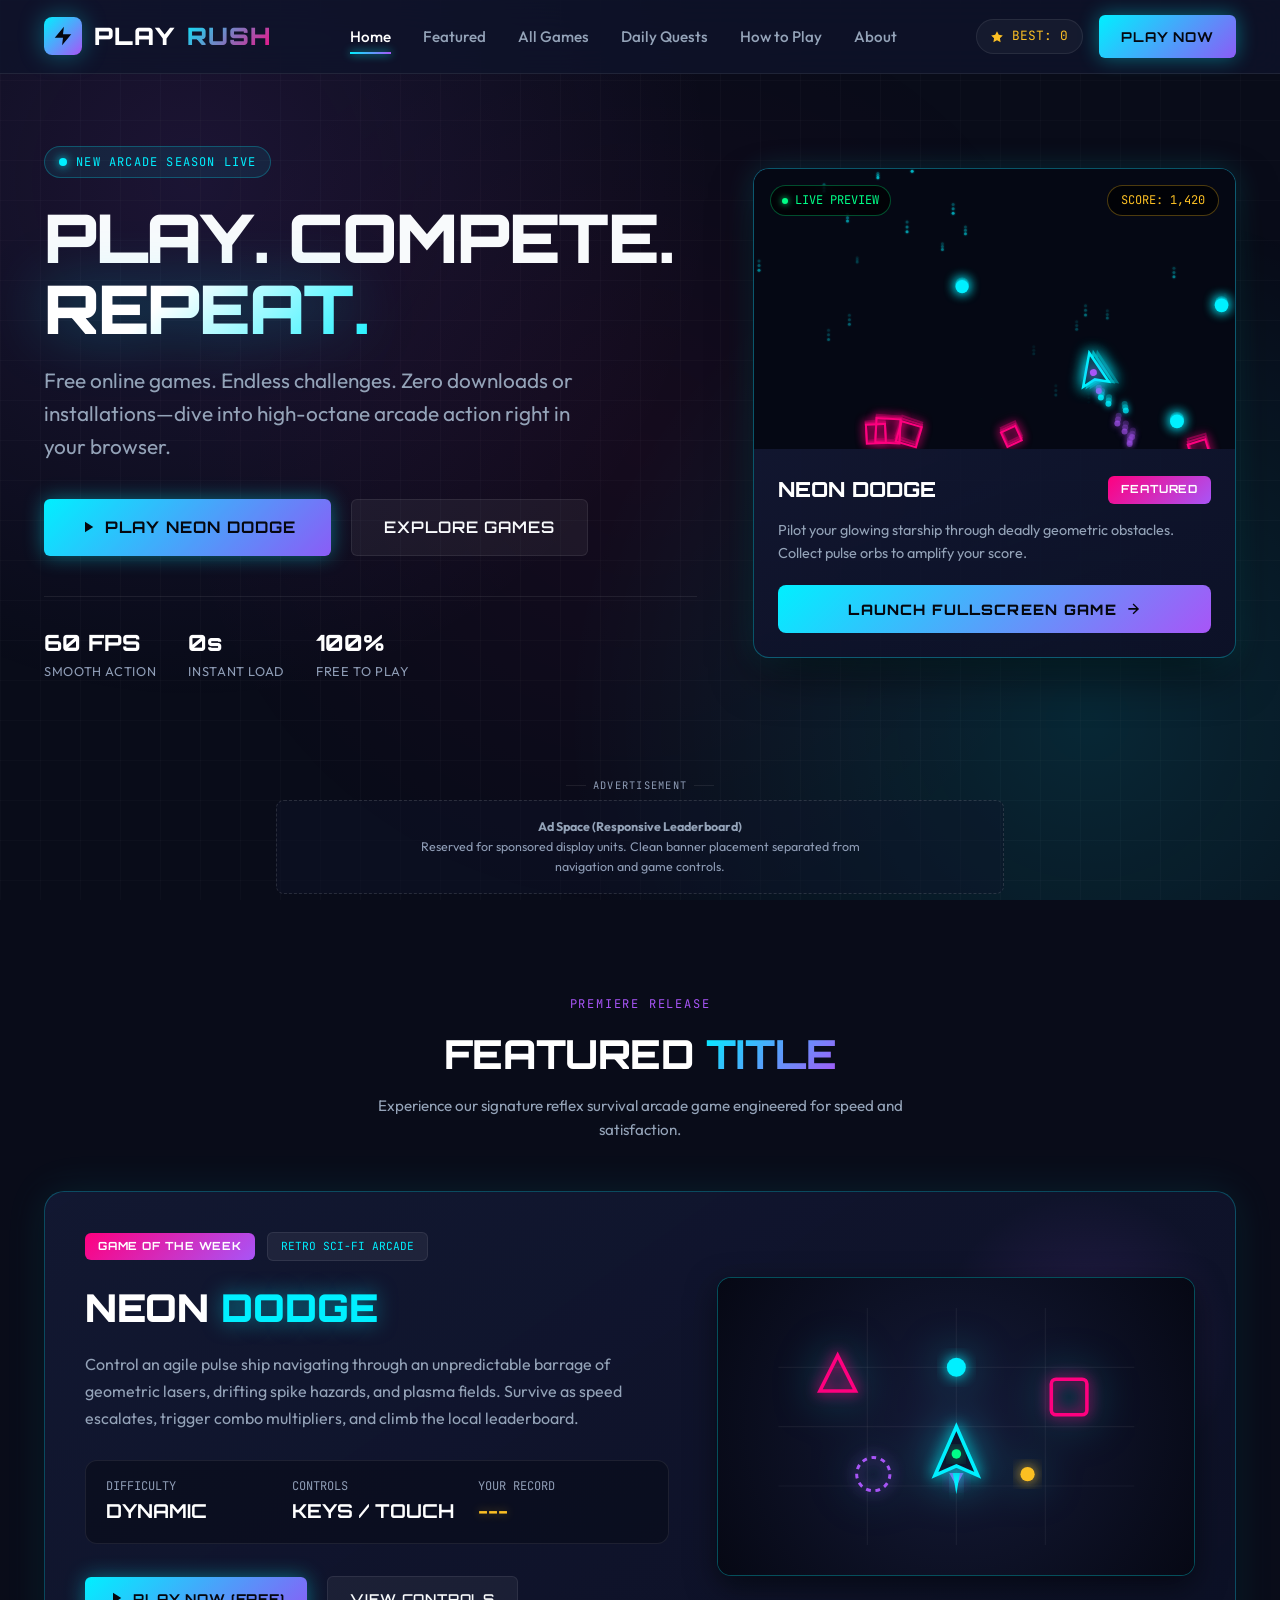
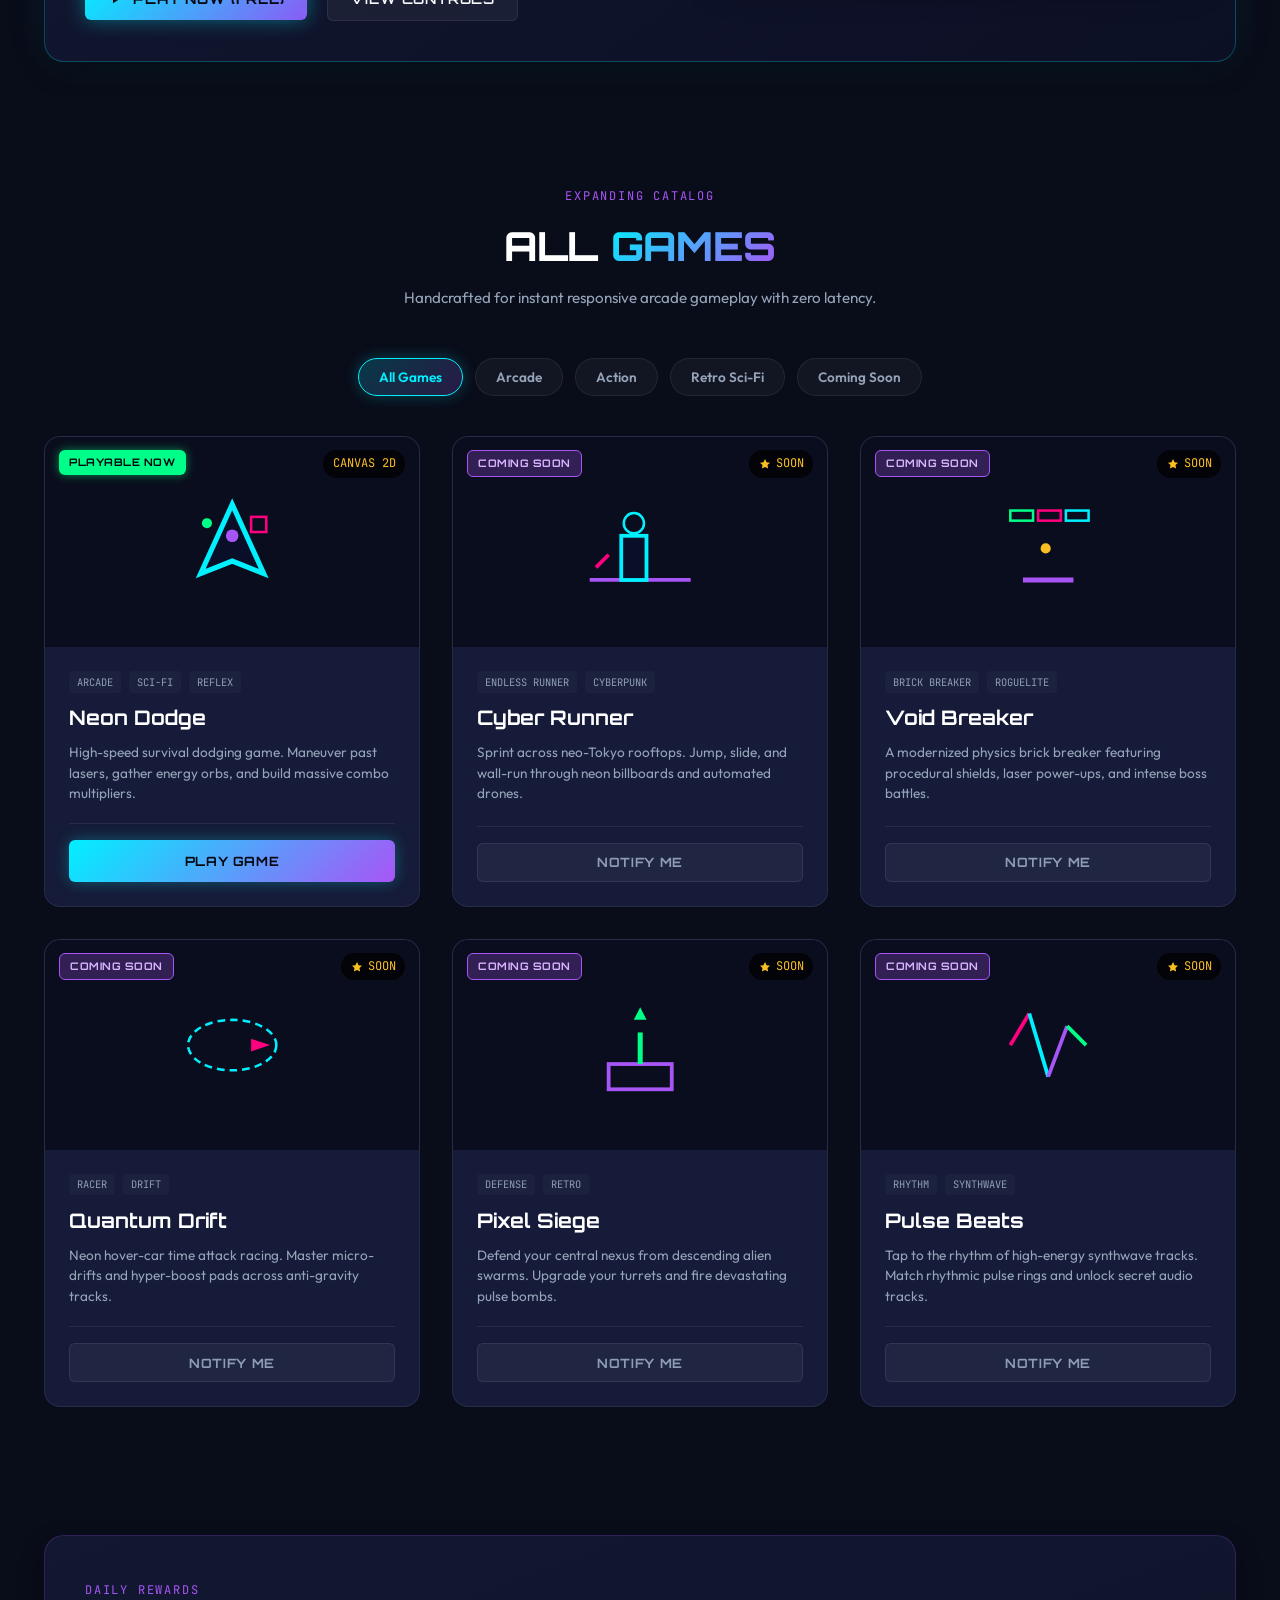
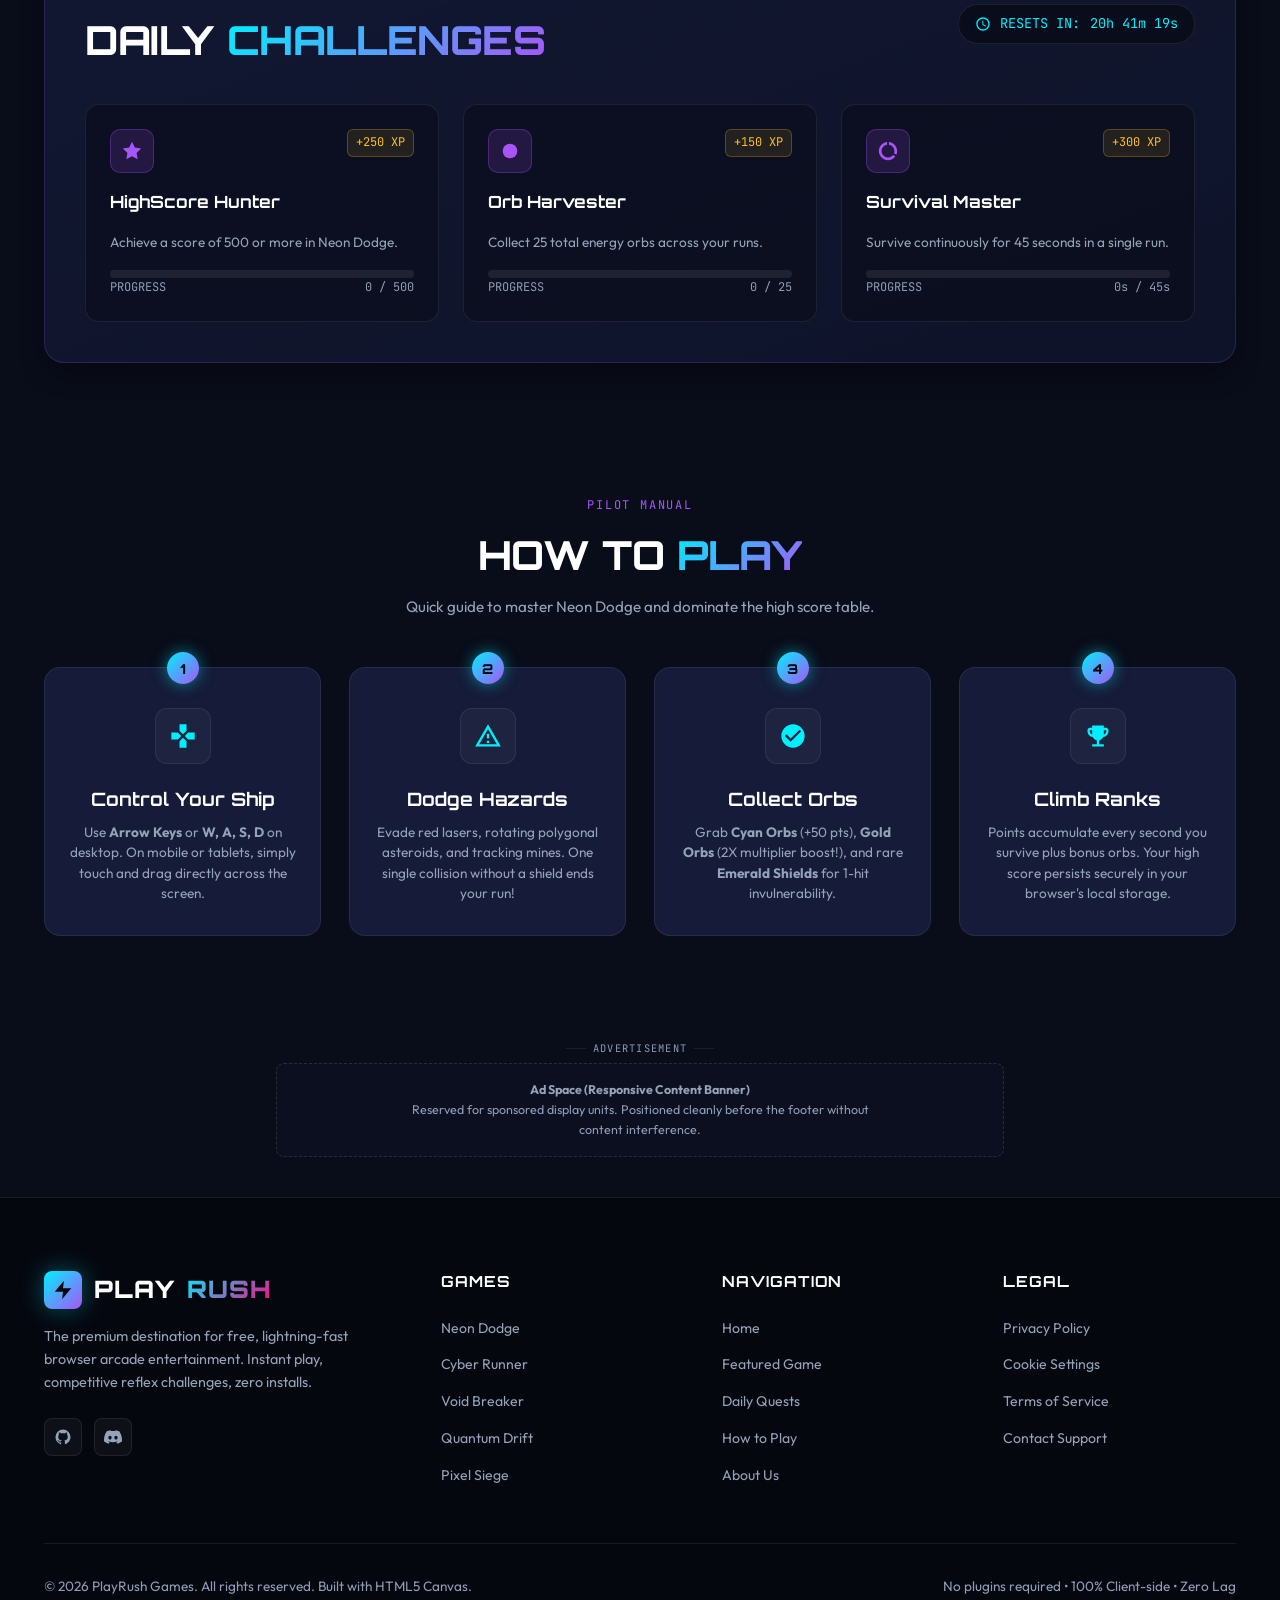
==== commit b69d556b: "Add Google Search Console verification" ====
--- a/index.html
+++ b/index.html
@@ -2,12 +2,14 @@
 <html lang="en">
 <head>
   <meta charset="UTF-8">
+  <meta name="google-site-verification" content="Sr84kNBnU7EpYYDKhxx97HBLr2Q_K3SUU63ZiDNG60w" />
   <meta name="viewport" content="width=device-width, initial-scale=1.0">
   <title>PlayRush - Free Online Arcade Games | Instant Browser Play</title>
   
   <!-- SEO & Discovery Metadata -->
   <meta name="description" content="PlayRush is the premier online arcade gaming portal. Play free instant browser games like Neon Dodge with responsive controls, zero downloads, and persistent high scores.">
   <meta name="keywords" content="free online games, arcade games, browser games, neon dodge, casual gaming, html5 games, instant play">
+  
   <meta name="author" content="PlayRush Gaming">
   <meta name="robots" content="index, follow">
   <link rel="canonical" href="https://playrush-peach.vercel.app/">
--- a/style.css
+++ b/style.css
@@ -1632,6 +1632,30 @@
   font-size: 0.9rem;
 }
 
+.form-feedback-banner.form-error-banner {
+  background: rgba(255, 0, 127, 0.12);
+  border-color: var(--neon-pink);
+  color: #ff4d94;
+}
+
+.btn-spinner {
+  animation: spin 0.8s linear infinite;
+  display: inline-block;
+  vertical-align: middle;
+}
+
+@keyframes spin {
+  from { transform: rotate(0deg); }
+  to { transform: rotate(360deg); }
+}
+
+.btn-primary:disabled {
+  opacity: 0.65;
+  cursor: not-allowed;
+  transform: none !important;
+  box-shadow: none !important;
+}
+
 @media (max-width: 768px) {
   .form-row {
     grid-template-columns: 1fr;
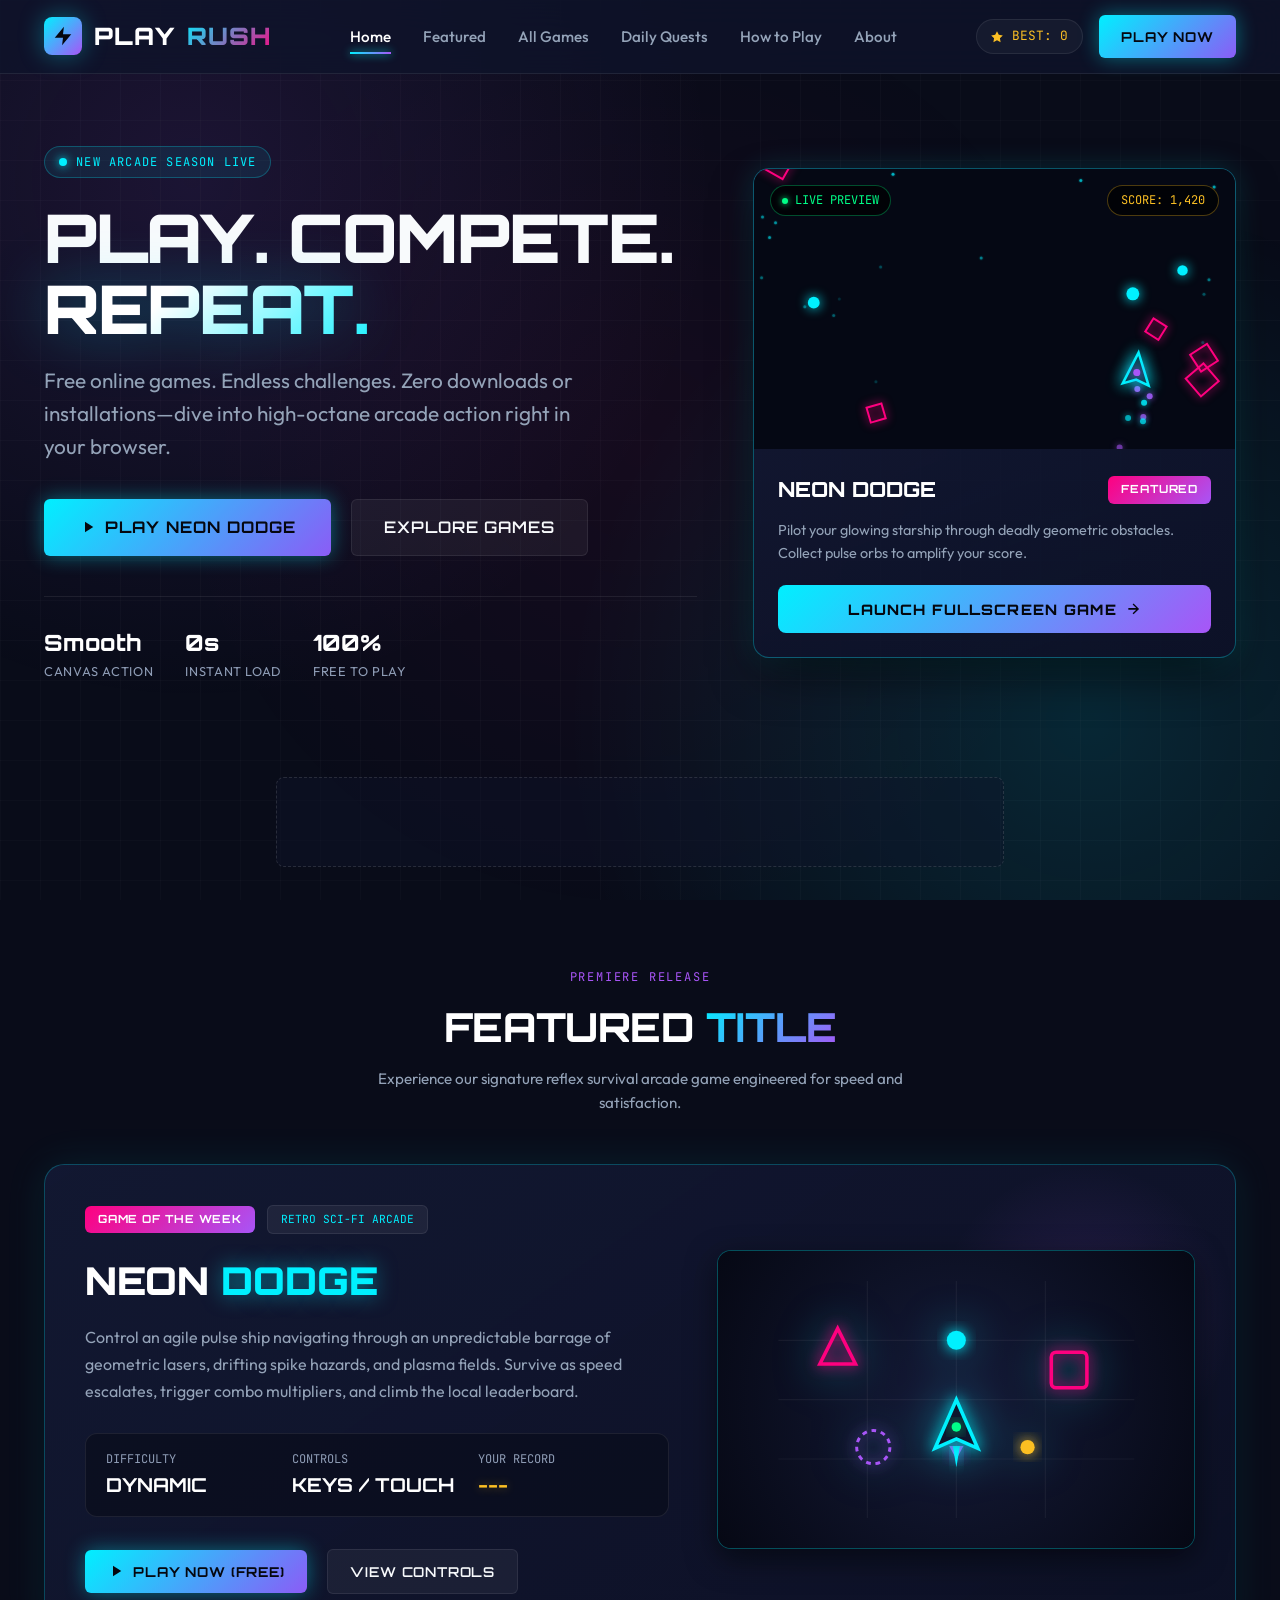
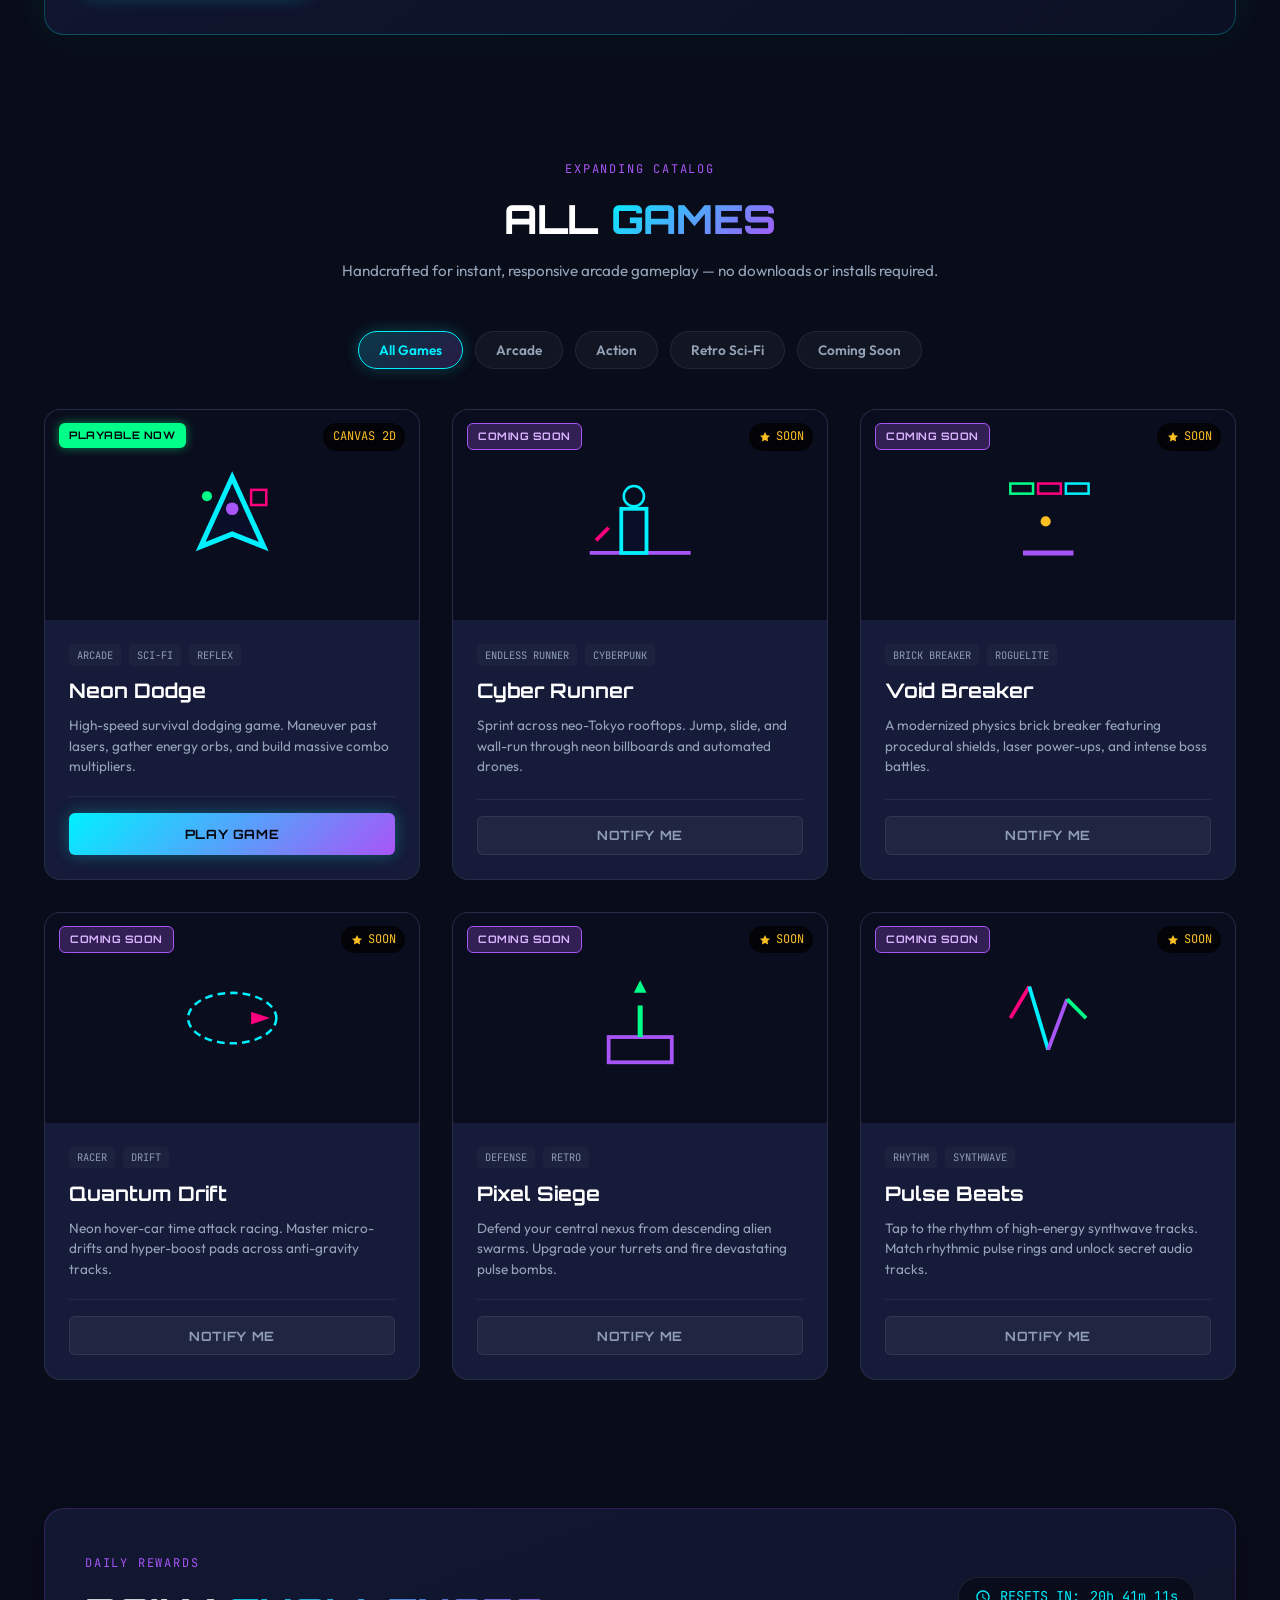
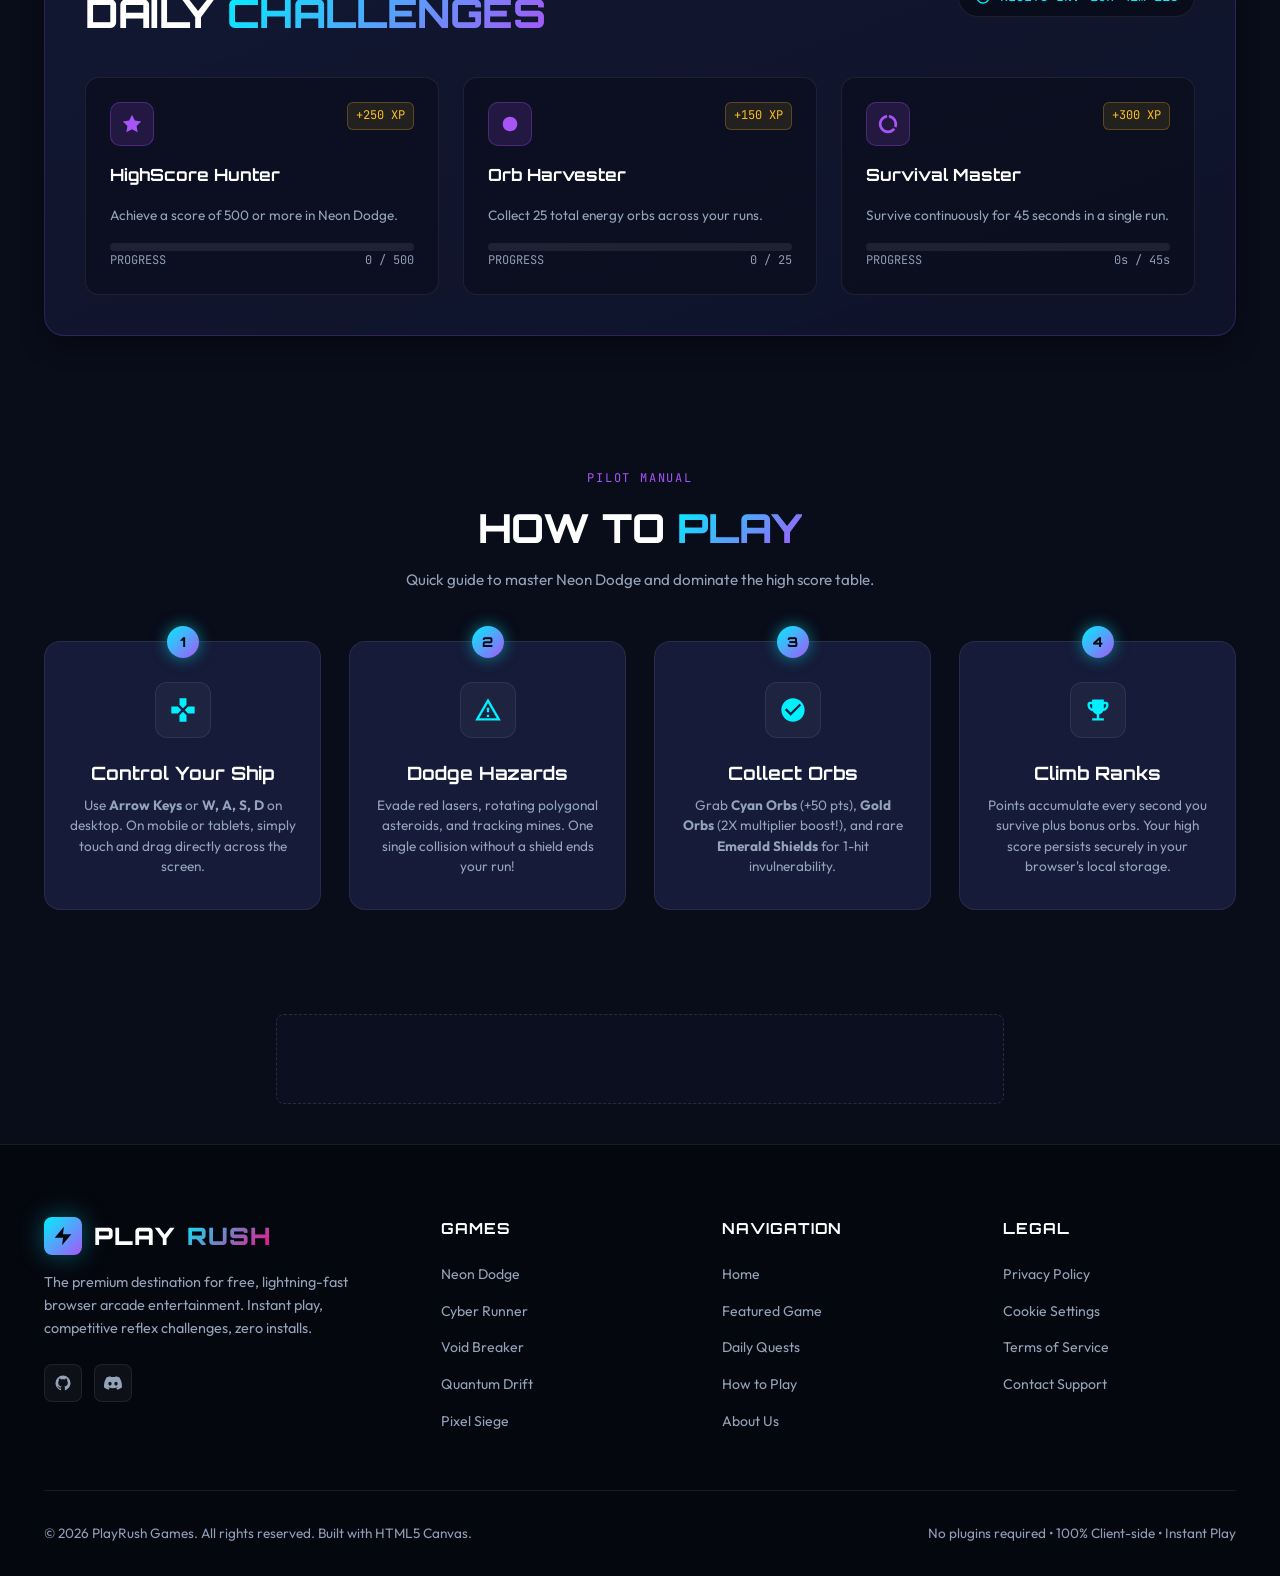
==== commit eaceb739: "Complete PlayRush security hardening and production readiness" ====
--- a/index.html
+++ b/index.html
@@ -35,13 +35,12 @@
   <!-- Stylesheet -->
   <link rel="stylesheet" href="style.css">
 
-  <!-- Monetization Placeholder: Google AdSense Script Config -->
-  <!-- 
-  <script async src="https://pagead2.googlesyndication.com/pagead/js/adsbygoogle.js?client=ca-pub-XXXXXXXXXXXXXXXX"
-     crossorigin="anonymous"></script>
-  -->
+  <!-- Future advertising scripts will be inserted here when approved -->
 </head>
 <body>
+
+  <!-- Skip to main content (keyboard navigation) -->
+  <a href="#main-content" class="skip-link">Skip to main content</a>
 
   <!-- Navigation Bar -->
   <header class="navbar" role="banner">
@@ -85,7 +84,7 @@
     </div>
   </header>
 
-  <main>
+  <main id="main-content">
     <!-- Hero Section -->
     <section id="hero" class="hero" aria-labelledby="hero-title">
       <div class="container">
@@ -114,8 +113,8 @@
             </div>
             <div class="hero-features">
               <div class="hero-feature-item">
-                <span class="hero-feature-value">60 FPS</span>
-                <span class="hero-feature-label">Smooth Action</span>
+                <span class="hero-feature-value">Smooth</span>
+                <span class="hero-feature-label">Canvas Action</span>
               </div>
               <div class="hero-feature-item">
                 <span class="hero-feature-value">0s</span>
@@ -165,23 +164,10 @@
       </div>
     </section>
 
-    <!-- Monetization: Top Leaderboard Advertisement Placement -->
-    <section class="ad-slot-wrapper" aria-label="Advertisement Banner">
-      <div class="ad-label">Advertisement</div>
+    <!-- Ad space reserved for future display advertising -->
+    <section class="ad-slot-wrapper" aria-label="Advertisement space">
       <div class="ad-container" id="ad-leaderboard-top">
-        <div class="ad-container-text">
-          <strong>Ad Space (Responsive Leaderboard)</strong><br>
-          Reserved for sponsored display units. Clean banner placement separated from navigation and game controls.
-        </div>
-        <!-- AdSense Container Markup Template:
-        <ins class="adsbygoogle"
-             style="display:block"
-             data-ad-client="ca-pub-XXXXXXXXXXXXXXXX"
-             data-ad-slot="1234567890"
-             data-ad-format="auto"
-             data-full-width-responsive="true"></ins>
-        <script>(adsbygoogle = window.adsbygoogle || []).push({});</script>
-        -->
+        <!-- Future advertising content will appear here -->
       </div>
     </section>
 
@@ -285,7 +271,7 @@
         <div class="section-header">
           <span class="section-tag">EXPANDING CATALOG</span>
           <h2 id="games-heading" class="section-title">ALL <span>GAMES</span></h2>
-          <p class="section-desc">Handcrafted for instant responsive arcade gameplay with zero latency.</p>
+          <p class="section-desc">Handcrafted for instant, responsive arcade gameplay — no downloads or installs required.</p>
         </div>
 
         <!-- Filter Tabs -->
@@ -491,7 +477,7 @@
             </div>
             <div class="challenge-countdown">
               <svg viewBox="0 0 24 24"><path d="M11.99 2C6.47 2 2 6.48 2 12s4.47 10 9.99 10C17.52 22 22 17.52 22 12S17.52 2 11.99 2zM12 20c-4.42 0-8-3.58-8-8s3.58-8 8-8 8 3.58 8 8-3.58 8-8 8zm.5-13H11v6l5.25 3.15.75-1.23-4.5-2.67z"/></svg>
-              RESETS IN: <span id="dailyCountdown">24h 00m 00s</span>
+              RESETS IN: <span id="dailyCountdown">--h --m --s</span>
             </div>
           </div>
 
@@ -620,14 +606,10 @@
       </div>
     </section>
 
-    <!-- Monetization: Bottom Rectangle / Content Banner -->
-    <section class="ad-slot-wrapper" aria-label="Advertisement Banner">
-      <div class="ad-label">Advertisement</div>
+    <!-- Ad space reserved for future display advertising -->
+    <section class="ad-slot-wrapper" aria-label="Advertisement space">
       <div class="ad-container" id="ad-banner-bottom">
-        <div class="ad-container-text">
-          <strong>Ad Space (Responsive Content Banner)</strong><br>
-          Reserved for sponsored display units. Positioned cleanly before the footer without content interference.
-        </div>
+        <!-- Future advertising content will appear here -->
       </div>
     </section>
   </main>
@@ -694,7 +676,7 @@
           &copy; <span id="copyrightYear">2026</span> PlayRush Games. All rights reserved. Built with HTML5 Canvas.
         </div>
         <div>
-          No plugins required &bull; 100% Client-side &bull; Zero Lag
+          No plugins required &bull; 100% Client-side &bull; Instant Play
         </div>
       </div>
     </div>
--- a/style.css
+++ b/style.css
@@ -134,6 +134,40 @@
   box-shadow: 0 0 12px var(--neon-cyan-glow);
 }
 
+/* Skip to main content link (keyboard users) */
+.skip-link {
+  position: absolute;
+  top: -60px;
+  left: 0;
+  padding: 0.75rem 1.5rem;
+  background: var(--neon-cyan);
+  color: #05070f;
+  font-weight: 700;
+  font-family: var(--font-heading);
+  font-size: 0.85rem;
+  text-decoration: none;
+  z-index: 10000;
+  border-radius: 0 0 8px 0;
+  transition: top 0.2s ease;
+}
+
+.skip-link:focus {
+  top: 0;
+}
+
+/* Screen-reader only utility */
+.sr-only {
+  position: absolute;
+  width: 1px;
+  height: 1px;
+  padding: 0;
+  margin: -1px;
+  overflow: hidden;
+  clip: rect(0,0,0,0);
+  white-space: nowrap;
+  border: 0;
+}
+
 /* Container */
 .container {
   width: 100%;
@@ -1618,6 +1652,15 @@
   color: var(--neon-cyan);
   text-decoration: underline;
   text-underline-offset: 3px;
+}
+
+.form-privacy-note {
+  font-size: 0.8rem;
+  color: var(--text-muted);
+  line-height: 1.5;
+  margin-top: 0.5rem;
+  border-top: 1px solid var(--border-subtle);
+  padding-top: 0.75rem;
 }
 
 .form-feedback-banner {
@@ -1752,4 +1795,86 @@
     flex-direction: column;
     text-align: center;
   }
-}
+
+  /* Game cards: single column on mobile */
+  .games-grid {
+    grid-template-columns: 1fr;
+  }
+
+  /* Challenge box padding reduction */
+  .challenge-box {
+    padding: 1.5rem 1rem;
+  }
+
+  .challenge-cards-grid {
+    grid-template-columns: 1fr;
+  }
+
+  /* Hero text scaling */
+  .hero-title {
+    font-size: clamp(2rem, 10vw, 3rem);
+  }
+
+  /* Static page cards */
+  .static-content-card {
+    padding: 1.5rem 1rem;
+  }
+
+  /* Ad slot: minimal height on mobile */
+  .ad-slot-wrapper {
+    min-height: 0;
+  }
+}
+
+@media (max-width: 425px) {
+  .container {
+    padding-left: 1rem;
+    padding-right: 1rem;
+  }
+
+  .hero-buttons {
+    flex-direction: column;
+    align-items: stretch;
+  }
+
+  .hero-buttons .btn-primary,
+  .hero-buttons .btn-secondary {
+    text-align: center;
+  }
+
+  .steps-grid {
+    grid-template-columns: 1fr;
+  }
+
+  .nav-score-badge {
+    display: none;
+  }
+
+  .form-submit-row {
+    flex-direction: column;
+    align-items: stretch;
+  }
+}
+
+@media (max-width: 375px) {
+  .hero-title {
+    font-size: 1.9rem;
+  }
+
+  .section-title {
+    font-size: 1.75rem;
+  }
+
+  .btn-primary, .btn-secondary {
+    padding: 0.75rem 1rem;
+    font-size: 0.85rem;
+  }
+
+  .games-grid {
+    gap: 1.25rem;
+  }
+
+  .challenge-box {
+    padding: 1.25rem 0.75rem;
+  }
+}
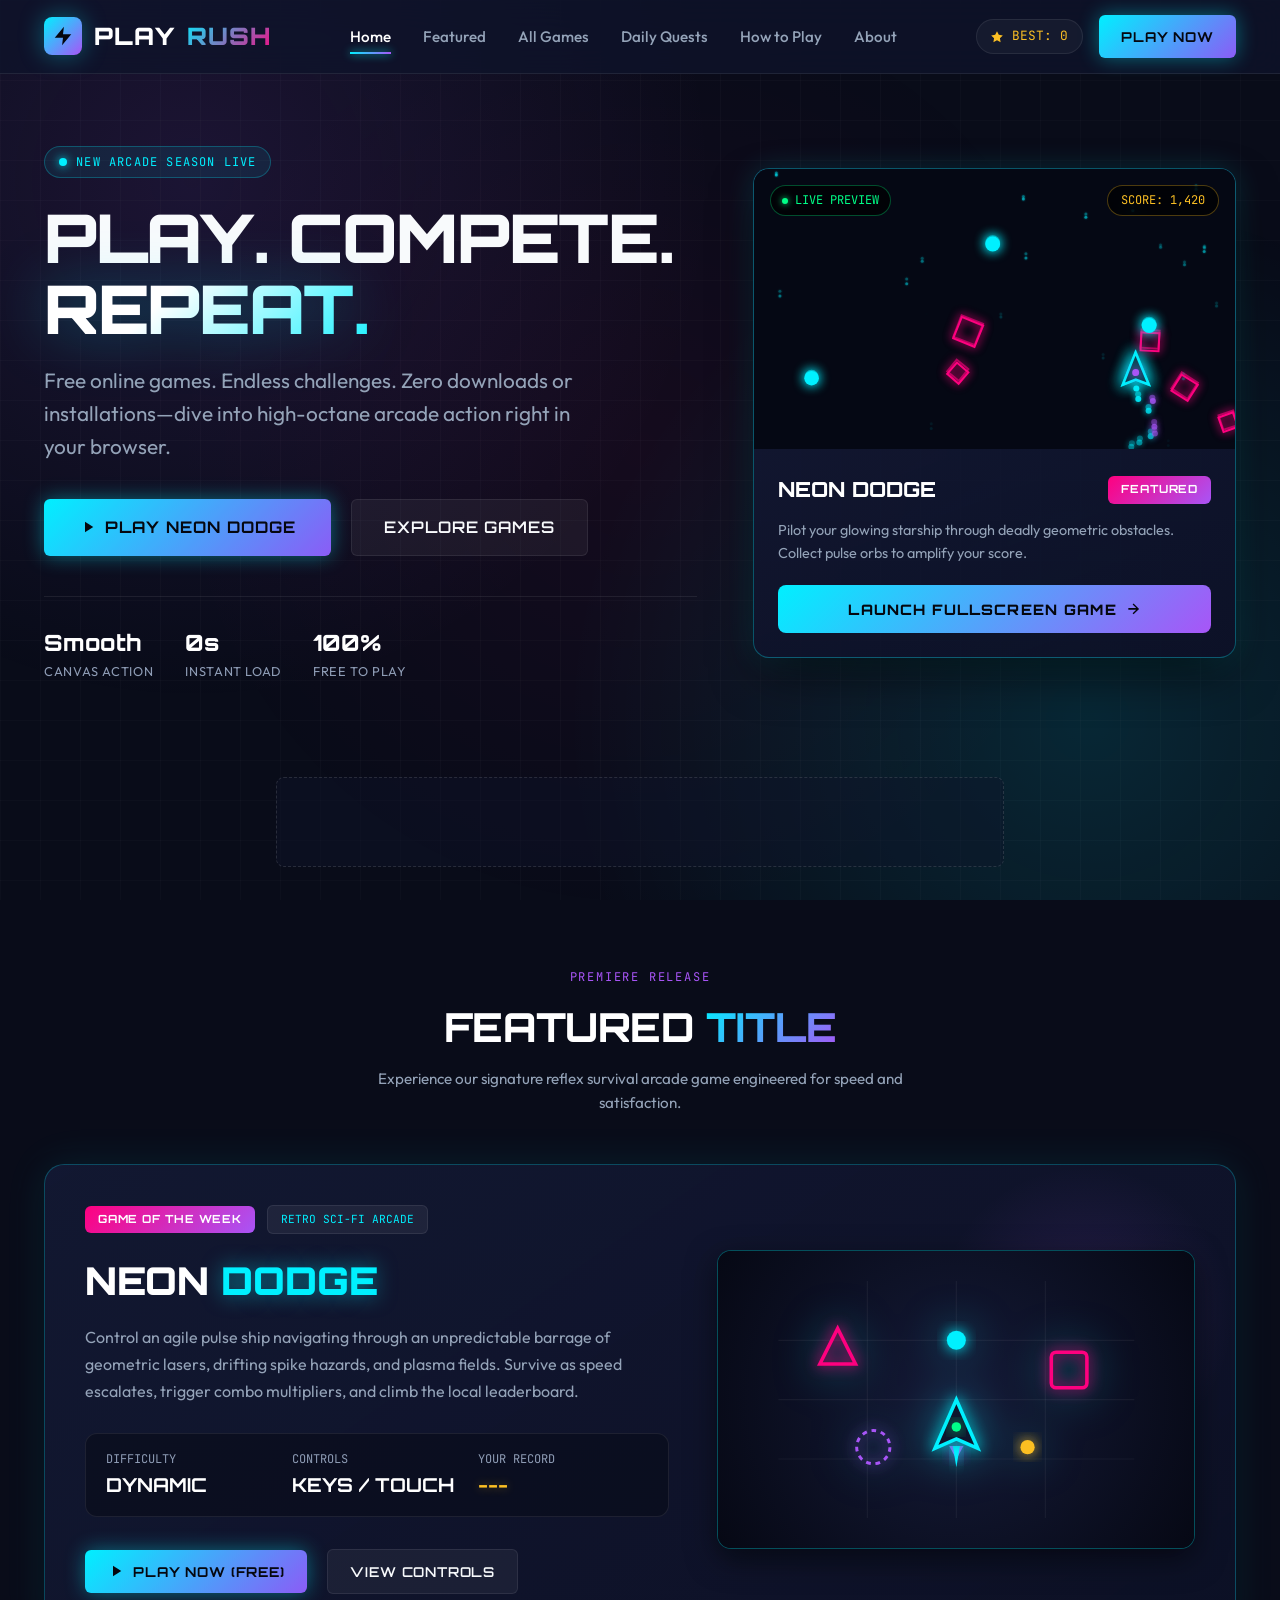
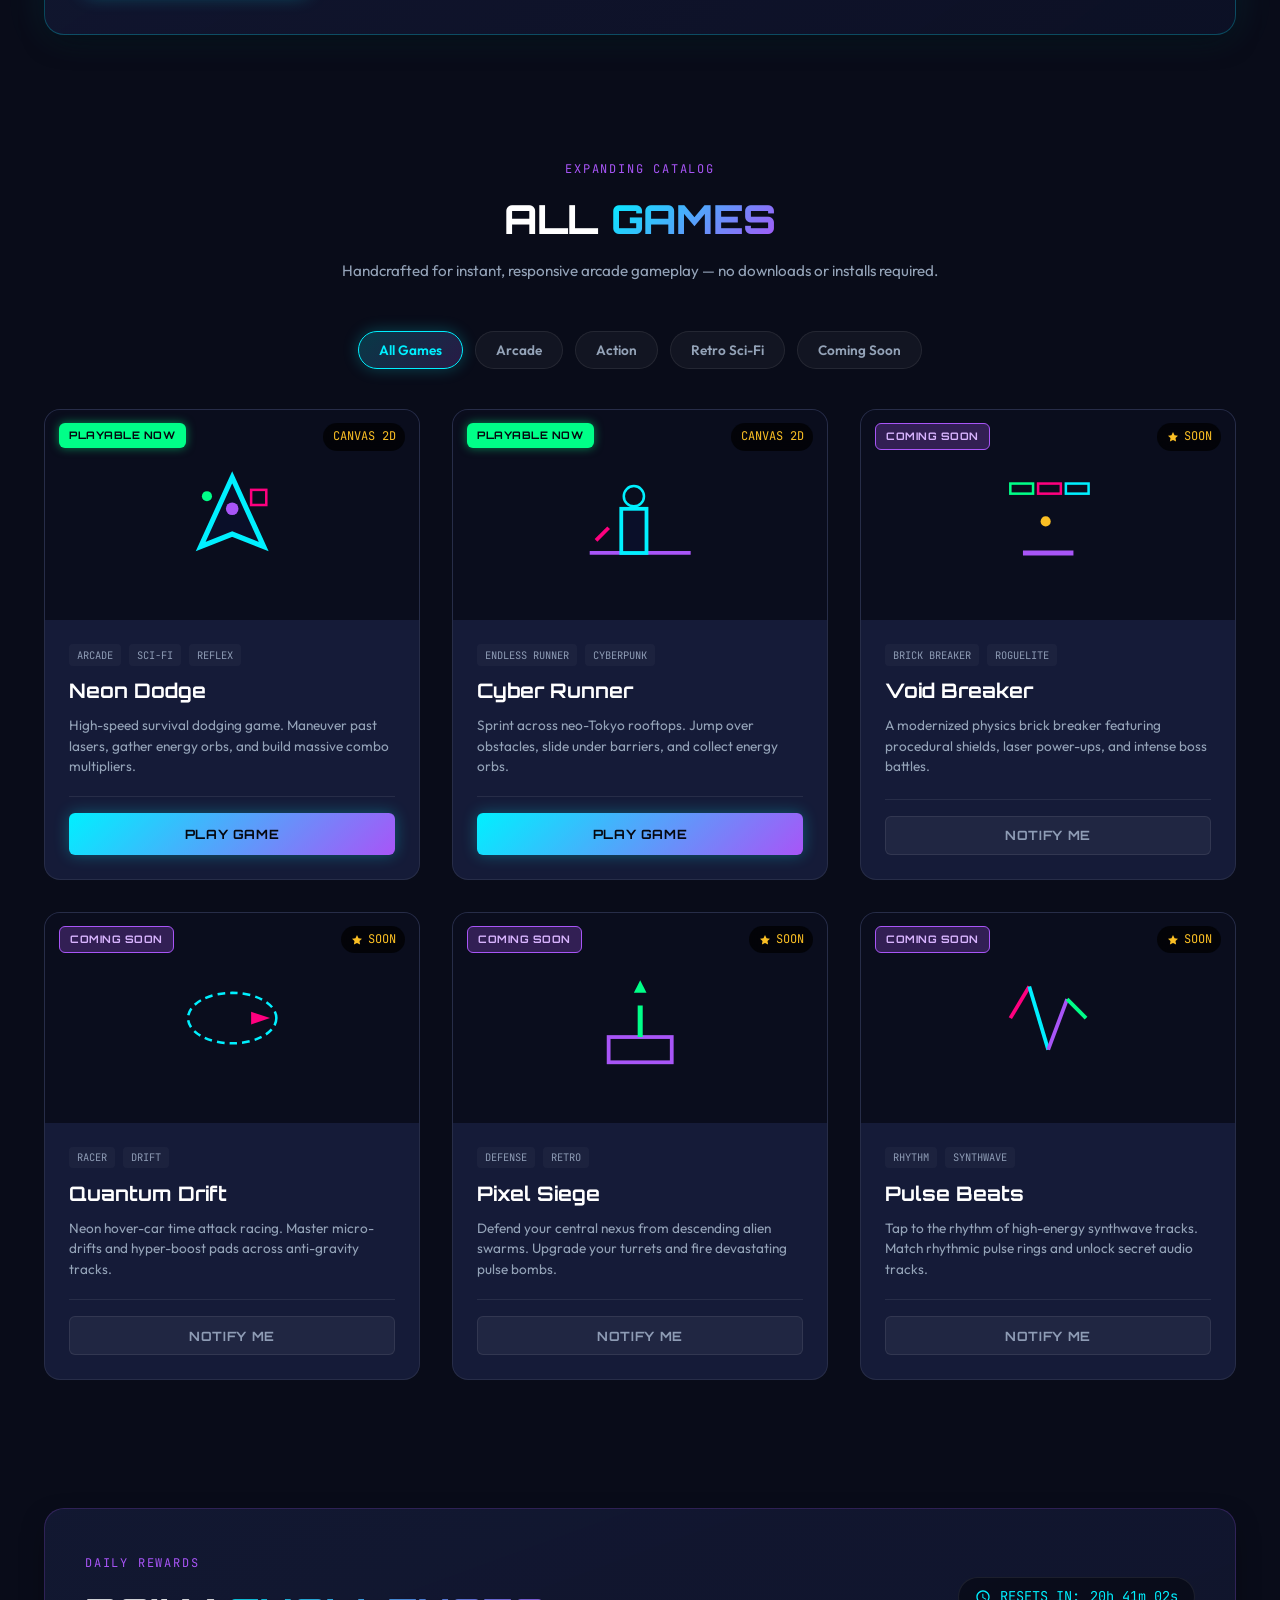
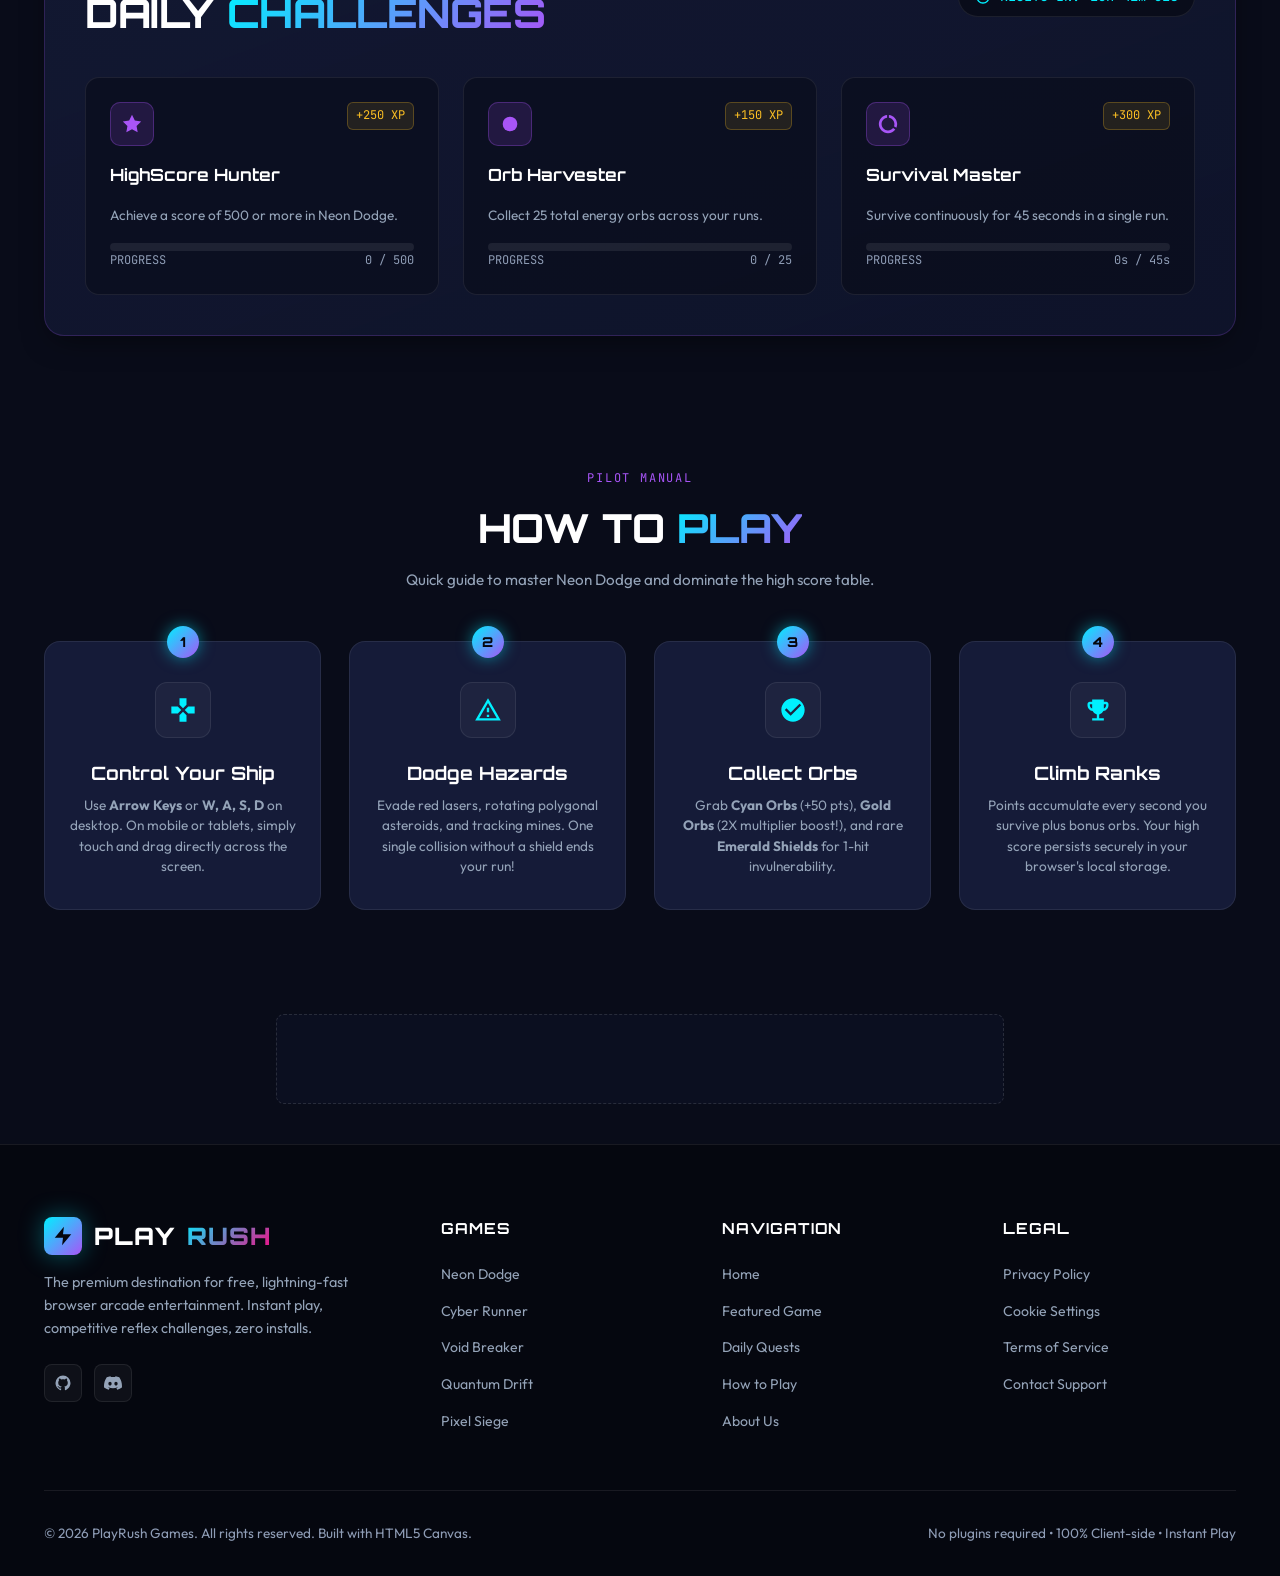
==== commit c929bf33: "Add Cyber Runner as second playable arcade game" ====
--- a/index.html
+++ b/index.html
@@ -315,13 +315,12 @@
             </div>
           </article>
 
-          <!-- Game 2: Cyber Runner (Coming Soon) -->
-          <article class="game-card" data-category="action arcade coming-soon">
+          <!-- Game 2: Cyber Runner (Playable) -->
+          <article class="game-card" data-category="action arcade">
             <div class="game-card-thumb">
-              <span class="game-card-badge badge-soon">COMING SOON</span>
-              <div class="game-card-rating">
-                <svg viewBox="0 0 24 24"><path d="M12 2l3.09 6.26L22 9.27l-5 4.87 1.18 6.88L12 17.77l-6.18 3.25L7 14.14 2 9.27l6.91-1.01L12 2z"/></svg>
-                SOON
+              <span class="game-card-badge badge-live">PLAYABLE NOW</span>
+              <div class="game-card-rating" aria-label="Original Canvas 2D Game">
+                CANVAS 2D
               </div>
               <svg viewBox="0 0 100 100" fill="none">
                 <line x1="10" y1="80" x2="90" y2="80" stroke="#a855f7" stroke-width="3"/>
@@ -337,10 +336,10 @@
               </div>
               <h3 class="game-card-title">Cyber Runner</h3>
               <p class="game-card-desc">
-                Sprint across neo-Tokyo rooftops. Jump, slide, and wall-run through neon billboards and automated drones.
+                Sprint across neo-Tokyo rooftops. Jump over obstacles, slide under barriers, and collect energy orbs.
               </p>
               <div class="game-card-footer">
-                <button class="game-card-btn disabled btn-wishlist" data-game="Cyber Runner">NOTIFY ME</button>
+                <a href="games/cyber-runner.html" class="game-card-btn playable">PLAY GAME</a>
               </div>
             </div>
           </article>
@@ -642,7 +641,7 @@
           <h4>GAMES</h4>
           <ul class="footer-links">
             <li><a href="games/neon-dodge.html">Neon Dodge</a></li>
-            <li><a href="#games">Cyber Runner</a></li>
+            <li><a href="games/cyber-runner.html">Cyber Runner</a></li>
             <li><a href="#games">Void Breaker</a></li>
             <li><a href="#games">Quantum Drift</a></li>
             <li><a href="#games">Pixel Siege</a></li>
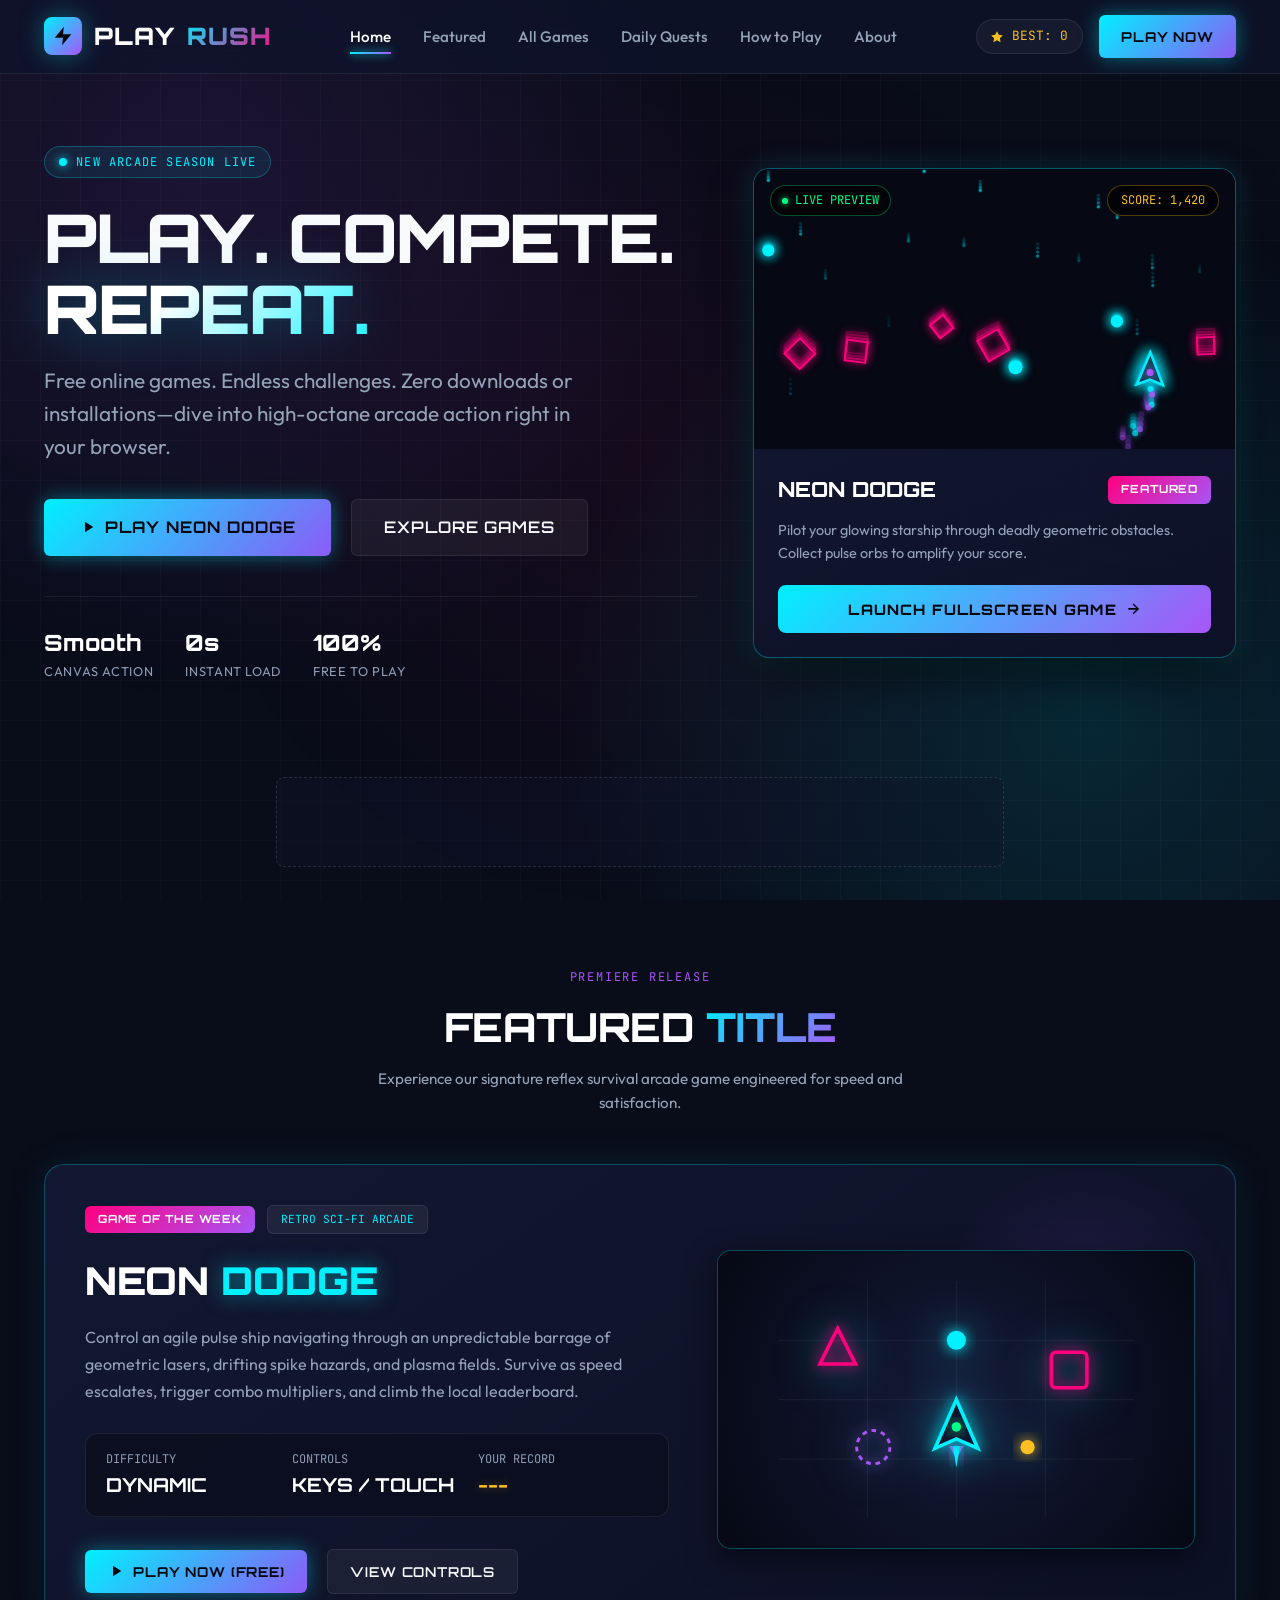
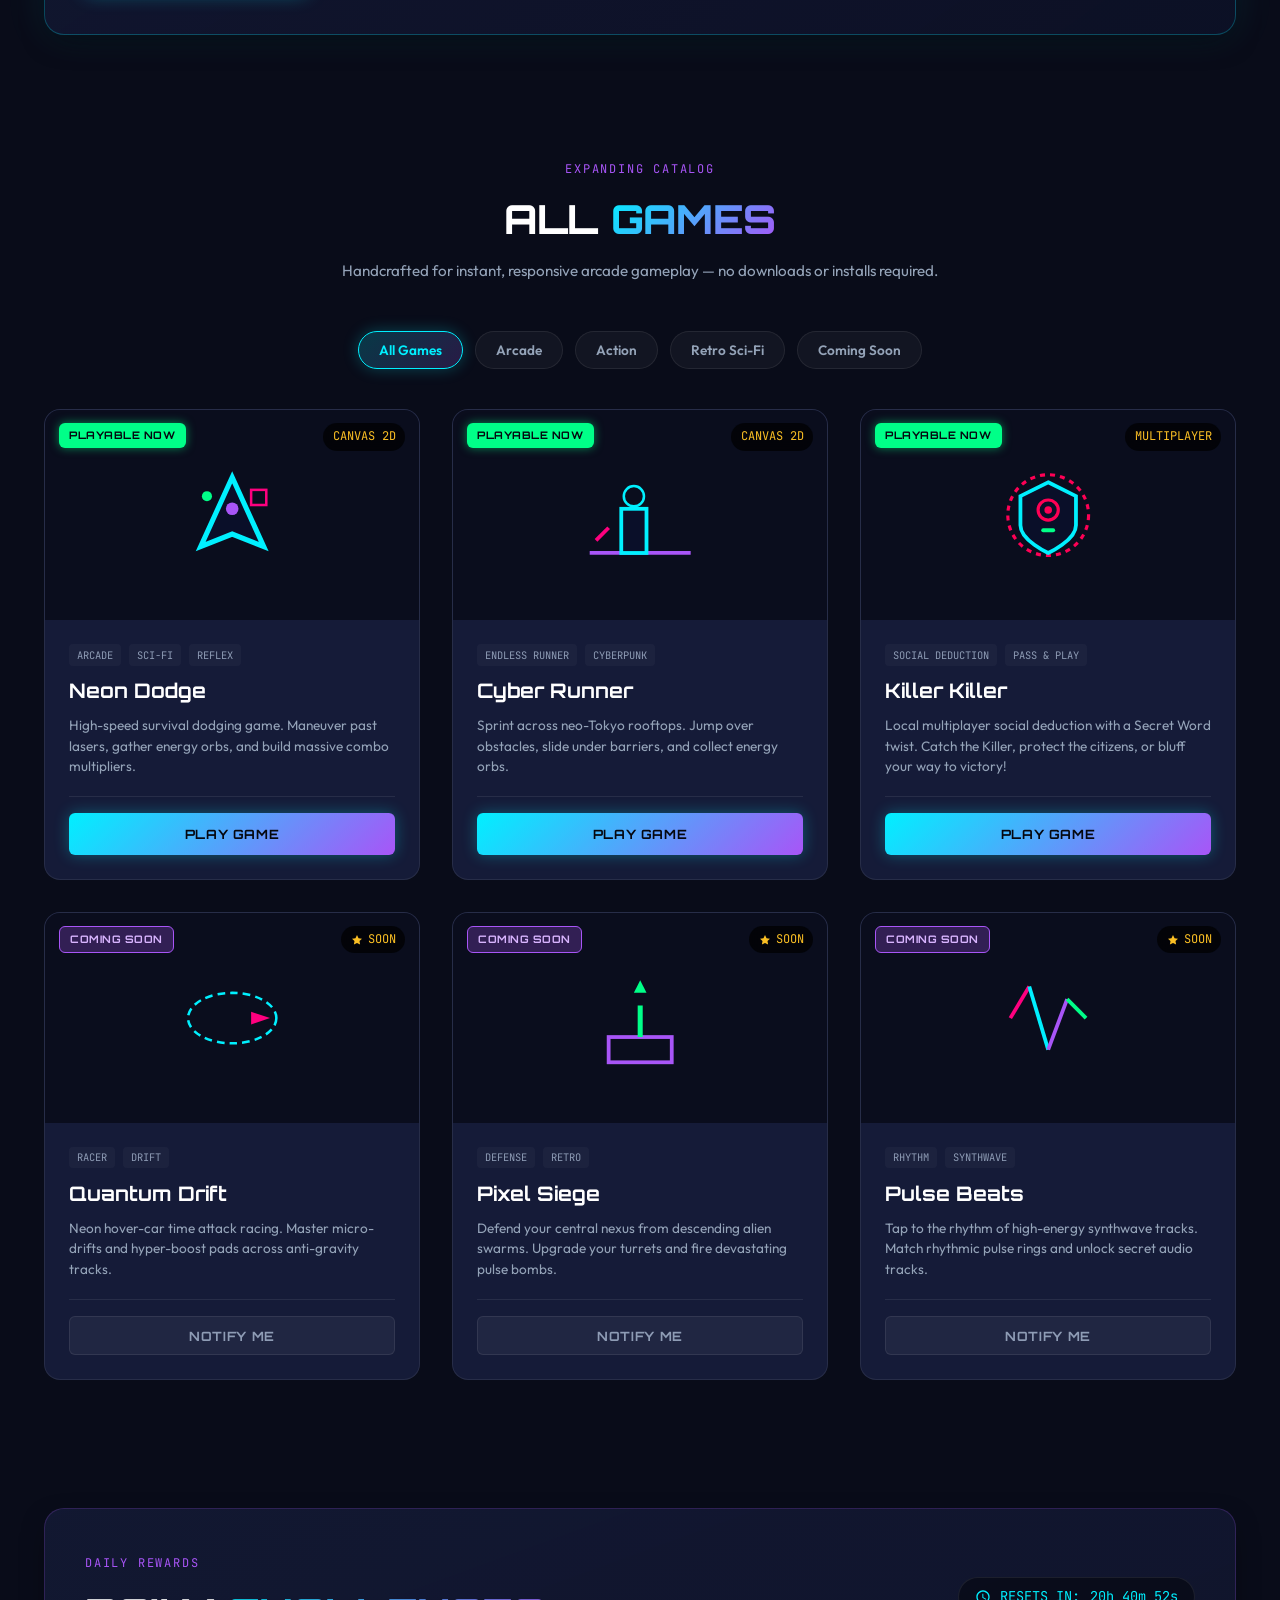
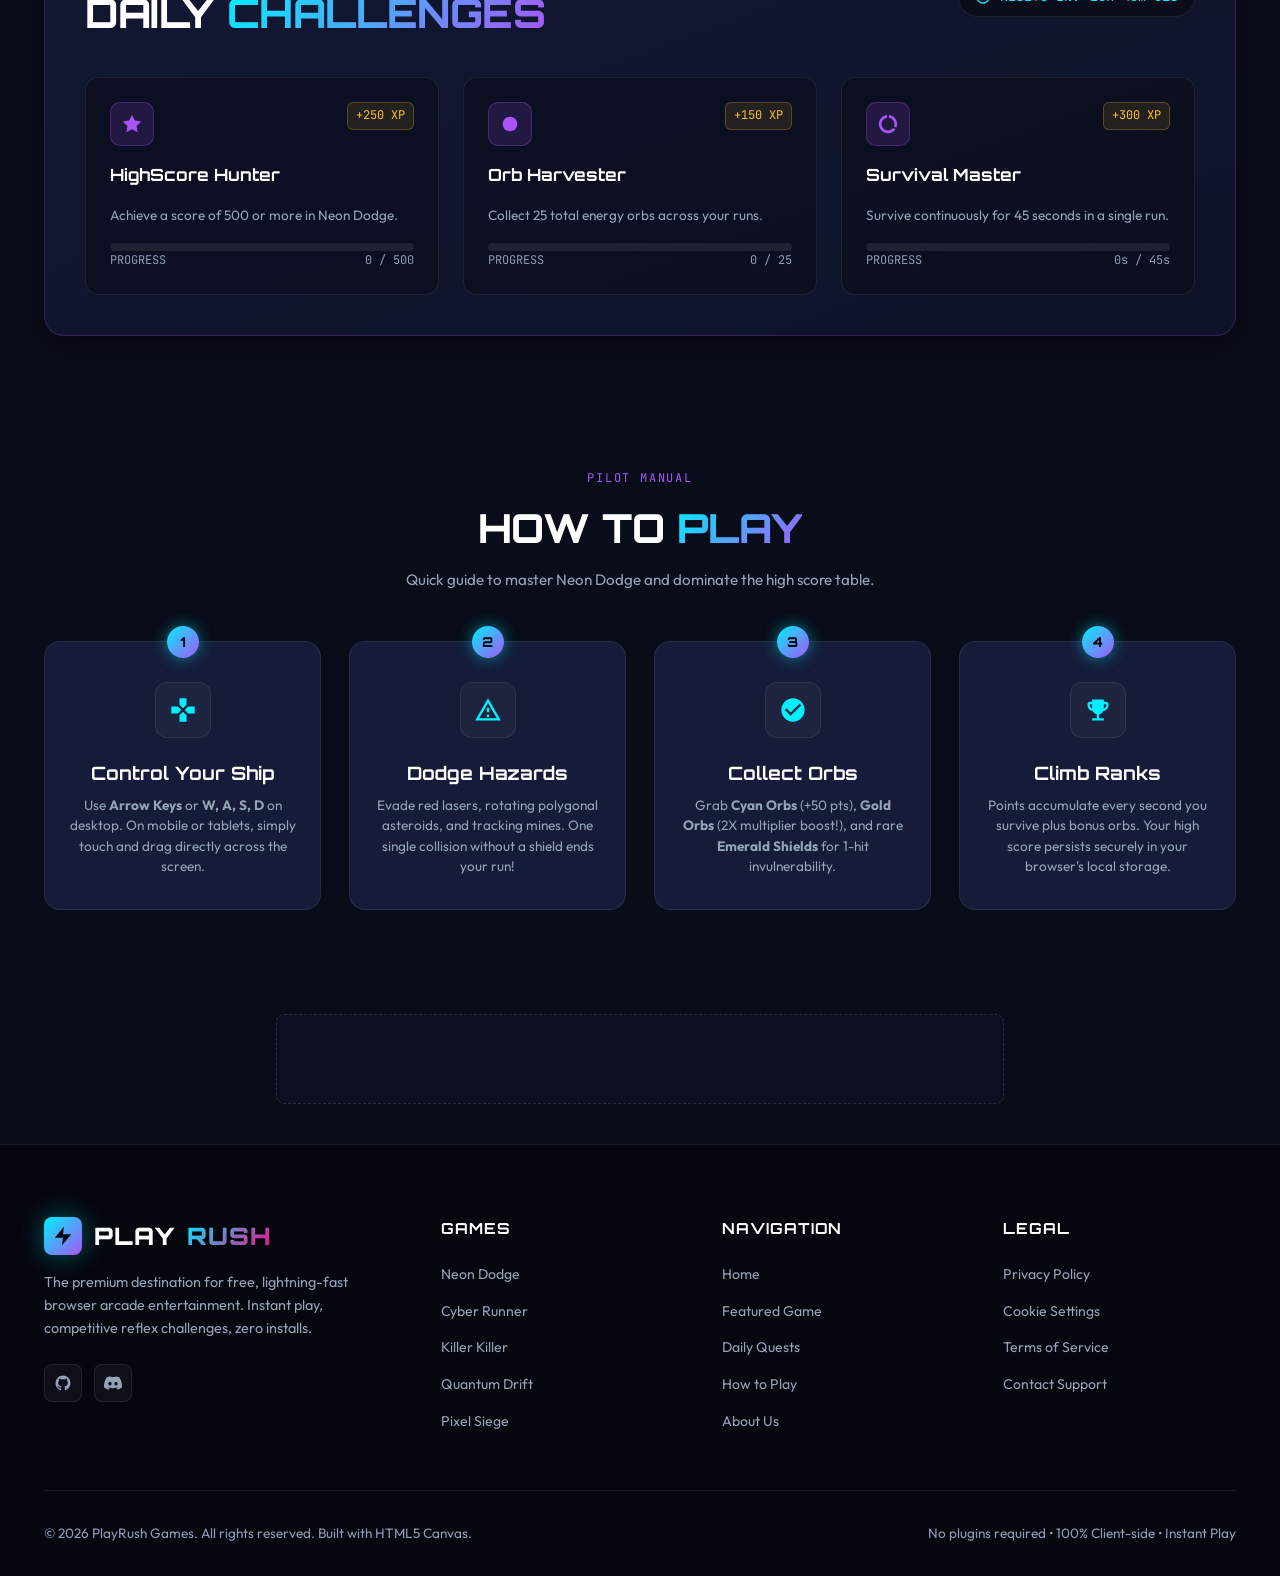
==== commit 813e2876: "Added new game killer killer" ====
--- a/index.html
+++ b/index.html
@@ -344,33 +344,33 @@
             </div>
           </article>
 
-          <!-- Game 3: Void Breaker (Coming Soon) -->
-          <article class="game-card" data-category="arcade retro coming-soon">
+          <!-- Game 3: Killer Killer (Playable Local Multiplayer) -->
+          <article class="game-card" data-category="action arcade retro">
             <div class="game-card-thumb">
-              <span class="game-card-badge badge-soon">COMING SOON</span>
-              <div class="game-card-rating">
-                <svg viewBox="0 0 24 24"><path d="M12 2l3.09 6.26L22 9.27l-5 4.87 1.18 6.88L12 17.77l-6.18 3.25L7 14.14 2 9.27l6.91-1.01L12 2z"/></svg>
-                SOON
+              <span class="game-card-badge badge-live">PLAYABLE NOW</span>
+              <div class="game-card-rating" aria-label="Local Multiplayer Game">
+                MULTIPLAYER
               </div>
               <svg viewBox="0 0 100 100" fill="none">
-                <rect x="20" y="25" width="18" height="8" stroke="#00ff88" stroke-width="2"/>
-                <rect x="42" y="25" width="18" height="8" stroke="#ff007f" stroke-width="2"/>
-                <rect x="64" y="25" width="18" height="8" stroke="#00f0ff" stroke-width="2"/>
-                <circle cx="48" cy="55" r="4" fill="#fbbf24"/>
-                <line x1="30" y1="80" x2="70" y2="80" stroke="#a855f7" stroke-width="4"/>
+                <!-- Glowing mystery / deduction badge -->
+                <circle cx="50" cy="50" r="32" stroke="#ff0055" stroke-width="2.5" stroke-dasharray="4,4"/>
+                <path d="M50 24 L72 35 L72 58 C72 70 50 80 50 80 C50 80 28 70 28 58 L28 35 Z" stroke="#00f0ff" stroke-width="3" fill="#0a0f29"/>
+                <circle cx="50" cy="46" r="8" stroke="#ff0055" stroke-width="2.5"/>
+                <path d="M46 62 L54 62" stroke="#00ff88" stroke-width="3" stroke-linecap="round"/>
+                <circle cx="50" cy="46" r="3" fill="#ff0055"/>
               </svg>
             </div>
             <div class="game-card-body">
               <div class="game-card-tags">
-                <span class="game-mini-tag">BRICK BREAKER</span>
-                <span class="game-mini-tag">ROGUELITE</span>
-              </div>
-              <h3 class="game-card-title">Void Breaker</h3>
+                <span class="game-mini-tag">SOCIAL DEDUCTION</span>
+                <span class="game-mini-tag">PASS &amp; PLAY</span>
+              </div>
+              <h3 class="game-card-title">Killer Killer</h3>
               <p class="game-card-desc">
-                A modernized physics brick breaker featuring procedural shields, laser power-ups, and intense boss battles.
+                Local multiplayer social deduction with a Secret Word twist. Catch the Killer, protect the citizens, or bluff your way to victory!
               </p>
               <div class="game-card-footer">
-                <button class="game-card-btn disabled btn-wishlist" data-game="Void Breaker">NOTIFY ME</button>
+                <a href="games/killer-killer.html" class="game-card-btn playable">PLAY GAME</a>
               </div>
             </div>
           </article>
@@ -642,7 +642,7 @@
           <ul class="footer-links">
             <li><a href="games/neon-dodge.html">Neon Dodge</a></li>
             <li><a href="games/cyber-runner.html">Cyber Runner</a></li>
-            <li><a href="#games">Void Breaker</a></li>
+            <li><a href="games/killer-killer.html">Killer Killer</a></li>
             <li><a href="#games">Quantum Drift</a></li>
             <li><a href="#games">Pixel Siege</a></li>
           </ul>
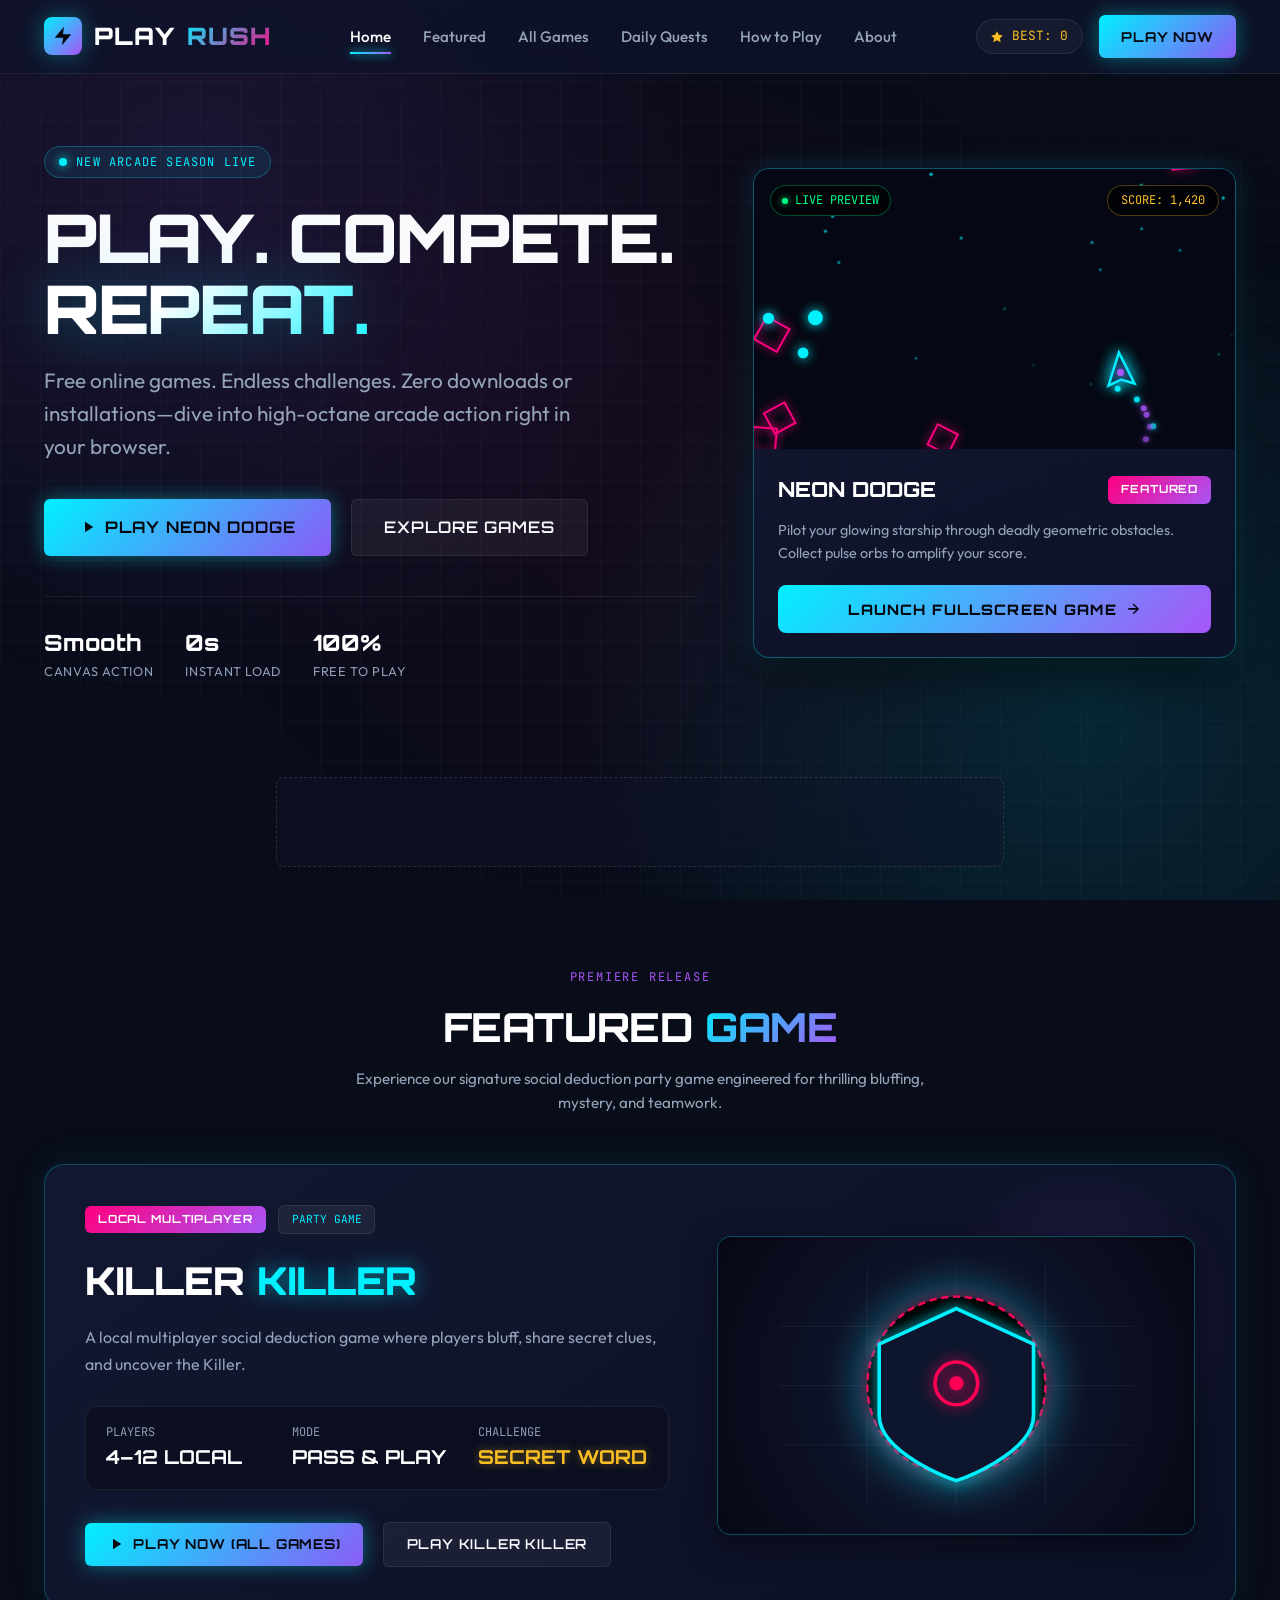
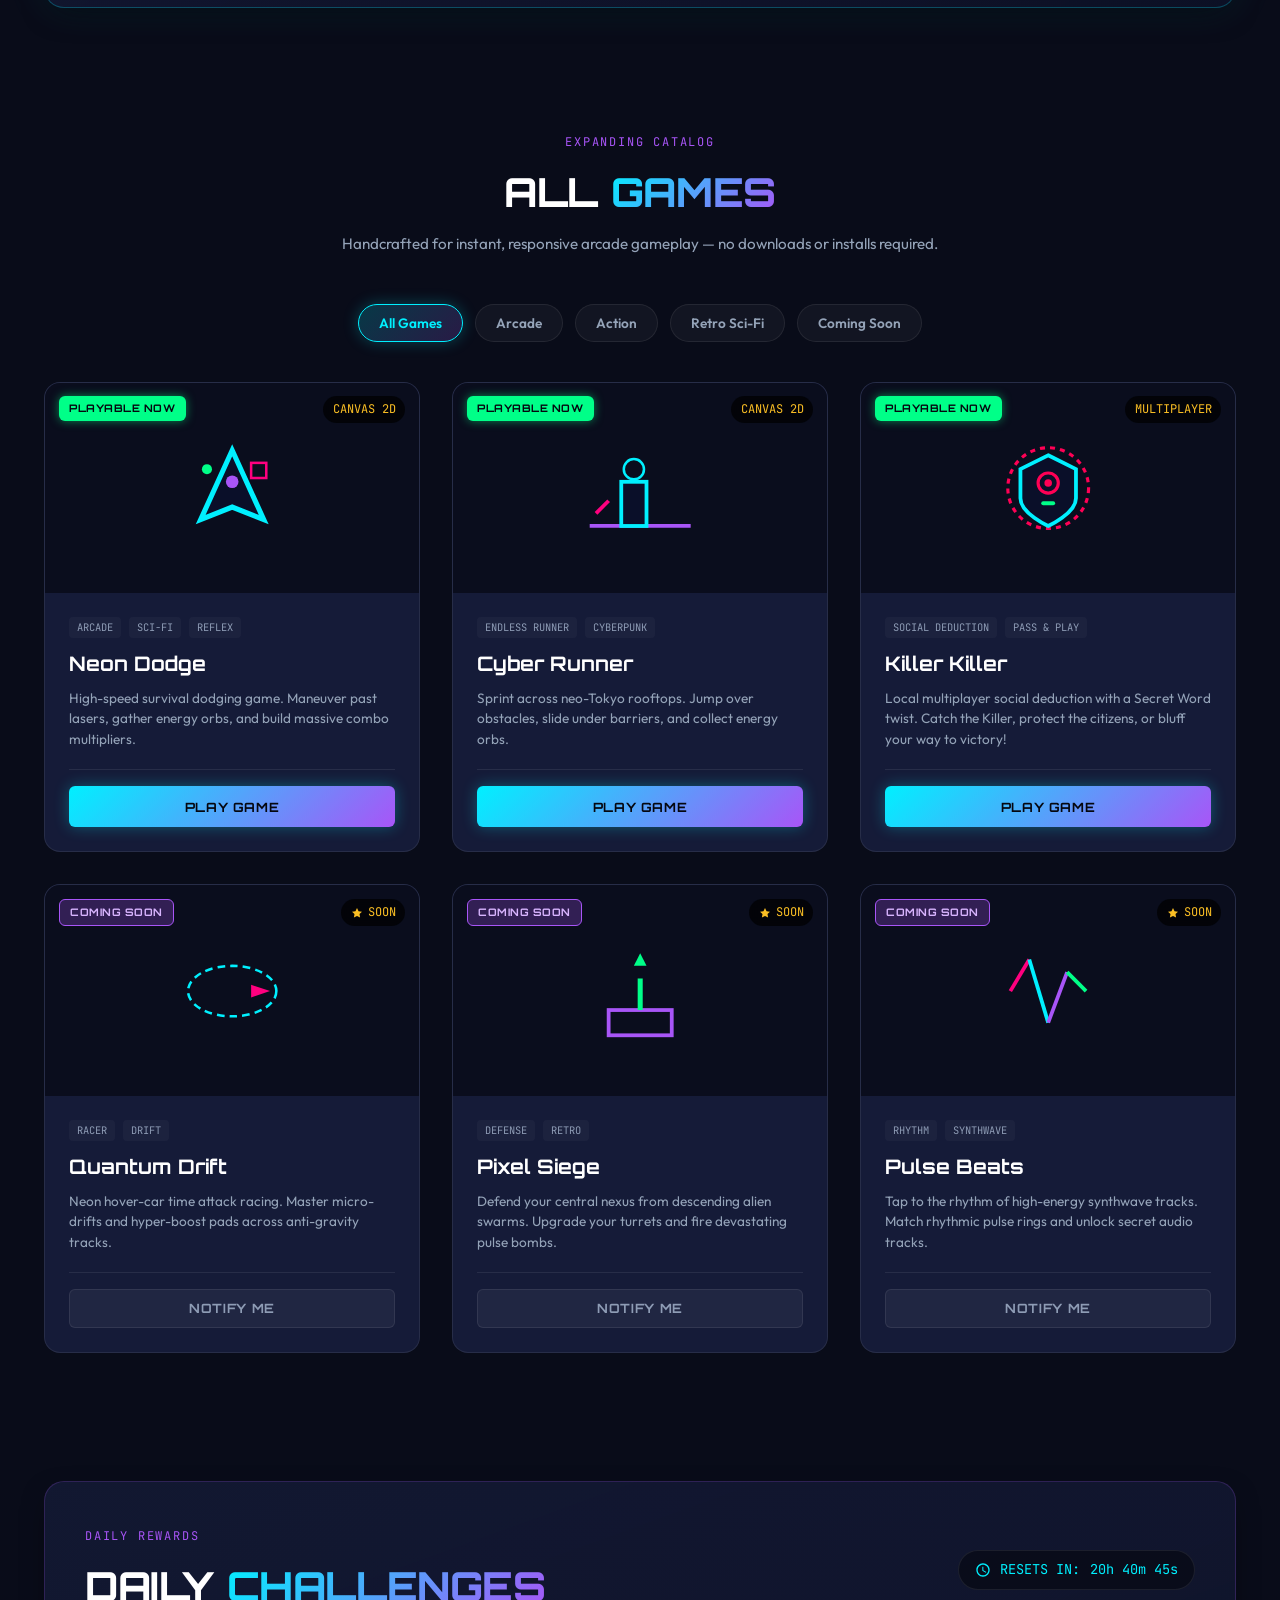
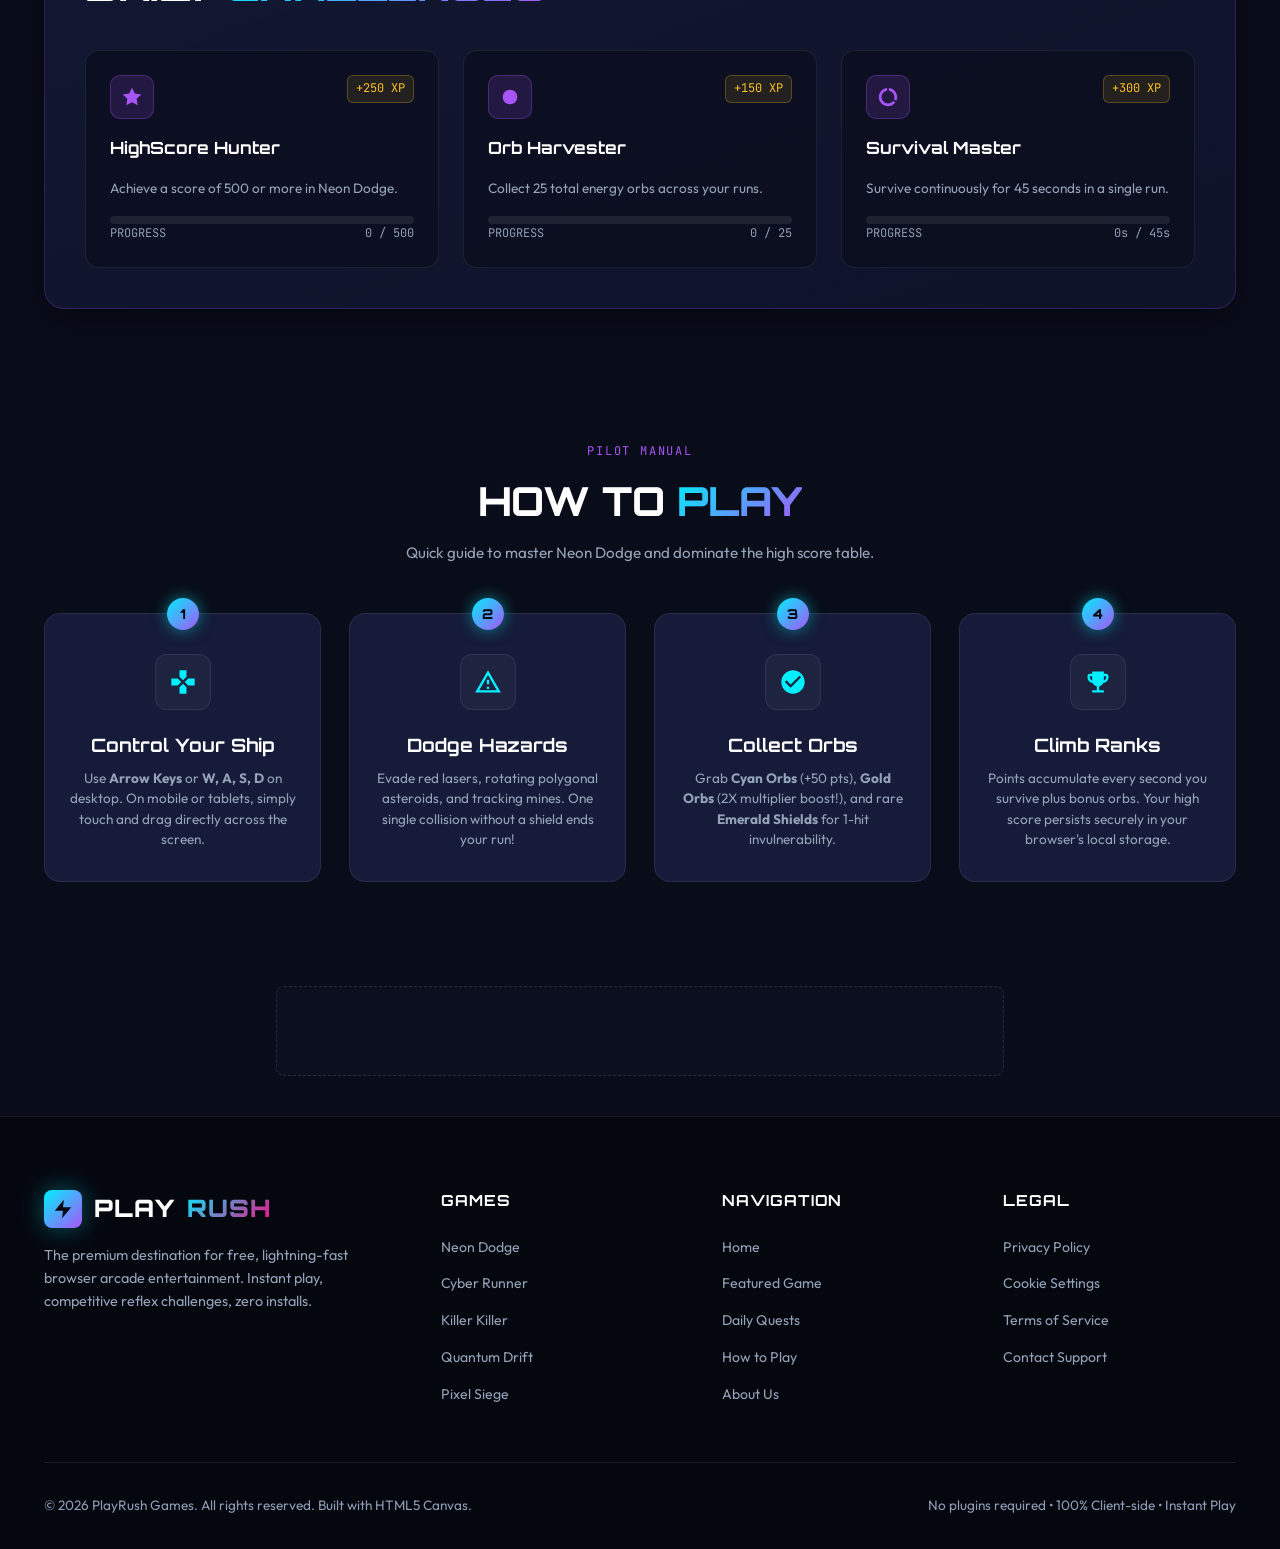
==== commit c07ed539: "Update homepage featured game and complete AdSense readiness audit" ====
--- a/index.html
+++ b/index.html
@@ -72,7 +72,7 @@
           <svg viewBox="0 0 24 24" aria-hidden="true"><path d="M12 2l3.09 6.26L22 9.27l-5 4.87 1.18 6.88L12 17.77l-6.18 3.25L7 14.14 2 9.27l6.91-1.01L12 2z"/></svg>
           BEST: <span id="navBestScore">0</span>
         </div>
-        <a href="games/neon-dodge.html" class="btn-primary" aria-label="Play Neon Dodge immediately">
+        <a href="#games" class="btn-primary" aria-label="Browse all games">
           <span>PLAY NOW</span>
         </a>
         <button class="mobile-toggle" aria-label="Toggle navigation menu" aria-expanded="false">
@@ -176,55 +176,56 @@
       <div class="container">
         <div class="section-header">
           <span class="section-tag">PREMIERE RELEASE</span>
-          <h2 id="featured-heading" class="section-title">FEATURED <span>TITLE</span></h2>
-          <p class="section-desc">Experience our signature reflex survival arcade game engineered for speed and satisfaction.</p>
+          <h2 id="featured-heading" class="section-title">FEATURED <span>GAME</span></h2>
+          <p class="section-desc">Experience our signature social deduction party game engineered for thrilling bluffing, mystery, and teamwork.</p>
         </div>
 
         <div class="featured-card">
           <div class="featured-info">
             <div class="featured-badge-row">
-              <span class="badge-featured">GAME OF THE WEEK</span>
-              <span class="badge-genre">RETRO SCI-FI ARCADE</span>
-            </div>
-            <h3 class="featured-title">NEON <span>DODGE</span></h3>
+              <span class="badge-featured">LOCAL MULTIPLAYER</span>
+              <span class="badge-genre">PARTY GAME</span>
+            </div>
+            <h3 class="featured-title">KILLER <span>KILLER</span></h3>
             <p class="featured-description">
-              Control an agile pulse ship navigating through an unpredictable barrage of geometric lasers, drifting spike hazards, and plasma fields. Survive as speed escalates, trigger combo multipliers, and climb the local leaderboard.
+              A local multiplayer social deduction game where players bluff, share secret clues, and uncover the Killer.
             </p>
 
             <div class="featured-stats-grid">
               <div class="stat-item">
-                <span class="stat-label">DIFFICULTY</span>
-                <span class="stat-value">DYNAMIC</span>
+                <span class="stat-label">PLAYERS</span>
+                <span class="stat-value">4–12 LOCAL</span>
               </div>
               <div class="stat-item">
-                <span class="stat-label">CONTROLS</span>
-                <span class="stat-value">KEYS / TOUCH</span>
+                <span class="stat-label">MODE</span>
+                <span class="stat-value">PASS &amp; PLAY</span>
               </div>
               <div class="stat-item">
-                <span class="stat-label">YOUR RECORD</span>
-                <span class="stat-value highlight" id="featuredBestScore">0</span>
+                <span class="stat-label">CHALLENGE</span>
+                <span class="stat-value highlight">SECRET WORD</span>
               </div>
             </div>
 
             <div class="featured-actions">
-              <a href="games/neon-dodge.html" class="btn-primary">
-                <svg width="18" height="18" viewBox="0 0 24 24" fill="currentColor">
+              <a href="#games" class="btn-primary" aria-label="Browse all games in collection">
+                <svg width="18" height="18" viewBox="0 0 24 24" fill="currentColor" aria-hidden="true">
                   <path d="M8 5v14l11-7z"/>
                 </svg>
-                PLAY NOW (FREE)
+                PLAY NOW (ALL GAMES)
               </a>
-              <a href="#howtoplay" class="btn-secondary">
-                VIEW CONTROLS
+              <a href="games/killer-killer.html" class="btn-secondary" aria-label="Play Killer Killer now">
+                PLAY KILLER KILLER
               </a>
             </div>
+            <!-- Score sync element preserved for script.js & validator compatibility -->
+            <span id="featuredBestScore" style="display: none;" aria-hidden="true">0</span>
           </div>
 
           <div class="featured-graphic">
             <div class="featured-graphic-inner">
-              <svg class="game-art" viewBox="0 0 300 200">
-                <!-- Glowing spaceship artwork -->
+              <svg class="game-art" viewBox="0 0 300 200" aria-label="Killer Killer cyber shield mystery artwork">
                 <defs>
-                  <filter id="neonGlow" x="-50%" y="-50%" width="200%" height="200%">
+                  <filter id="neonGlowKK" x="-50%" y="-50%" width="200%" height="200%">
                     <feGaussianBlur in="SourceGraphic" stdDeviation="6" result="blur"/>
                     <feMerge>
                       <feMergeNode in="blur"/>
@@ -240,24 +241,12 @@
                 <line x1="150" y1="0" x2="150" y2="200" stroke="rgba(255,255,255,0.05)" />
                 <line x1="225" y1="0" x2="225" y2="200" stroke="rgba(255,255,255,0.05)" />
 
-                <!-- Hazards -->
-                <polygon points="50,40 65,70 35,70" fill="none" stroke="#ff007f" stroke-width="3" filter="url(#neonGlow)"/>
-                <rect x="230" y="60" width="30" height="30" rx="4" fill="none" stroke="#ff007f" stroke-width="3" filter="url(#neonGlow)"/>
-                <circle cx="80" cy="140" r="14" fill="none" stroke="#a855f7" stroke-width="2.5" stroke-dasharray="4,4" filter="url(#neonGlow)"/>
-
-                <!-- Energy Orbs -->
-                <circle cx="150" cy="50" r="8" fill="#00f0ff" filter="url(#neonGlow)"/>
-                <circle cx="210" cy="140" r="6" fill="#fbbf24" filter="url(#neonGlow)"/>
-
-                <!-- Player Ship -->
-                <g transform="translate(150, 125)">
-                  <!-- Thruster fire -->
-                  <polygon points="0,25 -6,14 6,14" fill="#a855f7" filter="url(#neonGlow)"/>
-                  <polygon points="0,32 -3,14 3,14" fill="#00f0ff" filter="url(#neonGlow)"/>
-                  <!-- Hull -->
-                  <polygon points="0,-25 18,16 0,8 -18,16" fill="#0d142d" stroke="#00f0ff" stroke-width="3" filter="url(#neonGlow)"/>
-                  <circle cx="0" cy="-2" r="4" fill="#00ff88" filter="url(#neonGlow)"/>
-                </g>
+                <!-- Secret Word & Mystery Shield Artwork -->
+                <circle cx="150" cy="100" r="75" stroke="#ff0055" stroke-width="2" stroke-dasharray="6,4" filter="url(#neonGlowKK)"/>
+                <path d="M150 35 L215 65 L215 125 C215 158 150 180 150 180 C150 180 85 158 85 125 L85 65 Z" stroke="#00f0ff" stroke-width="3" fill="#0d142d" filter="url(#neonGlowKK)"/>
+                <circle cx="150" cy="98" r="18" stroke="#ff0055" stroke-width="3" fill="none" filter="url(#neonGlowKK)"/>
+                <circle cx="150" cy="98" r="6" fill="#ff0055" filter="url(#neonGlowKK)"/>
+                <path d="M138 135 L162 135" stroke="#00ff88" stroke-width="3" stroke-linecap="round" filter="url(#neonGlowKK)"/>
               </svg>
             </div>
           </div>
@@ -627,7 +616,8 @@
           <p>
             The premium destination for free, lightning-fast browser arcade entertainment. Instant play, competitive reflex challenges, zero installs.
           </p>
-          <div class="social-links" aria-label="Social links">
+          <!-- Social links temporarily hidden for AdSense audit compliance (retains original URLs & icons) -->
+          <div class="social-links" aria-label="Social links" style="display: none;" hidden>
             <a href="https://github.com" target="_blank" rel="noopener noreferrer" class="social-btn" aria-label="GitHub">
               <svg viewBox="0 0 24 24"><path d="M12 2A10 10 0 002 12c0 4.42 2.87 8.17 6.84 9.5.5.08.66-.23.66-.5v-1.69c-2.77.6-3.36-1.34-3.36-1.34-.46-1.16-1.11-1.47-1.11-1.47-.91-.62.07-.6.07-.6 1 .07 1.53 1.03 1.53 1.03.87 1.52 2.34 1.07 2.91.83.1-.65.35-1.09.63-1.34-2.22-.25-4.55-1.11-4.55-4.92 0-1.11.38-2 1.03-2.71-.1-.25-.45-1.29.1-2.64 0 0 .84-.27 2.75 1.02.79-.22 1.65-.33 2.5-.33.85 0 1.71.11 2.5.33 1.91-1.29 2.75-1.02 2.75-1.02.55 1.35.2 2.39.1 2.64.65.71 1.03 1.6 1.03 2.71 0 3.82-2.34 4.66-4.57 4.91.36.31.69.92.69 1.85V21c0 .27.16.59.67.5C19.14 20.16 22 16.42 22 12A10 10 0 0012 2z"/></svg>
             </a>
--- a/style.css
+++ b/style.css
@@ -1452,7 +1452,7 @@
 }
 
 .social-links {
-  display: flex;
+  display: none !important;
   gap: 0.75rem;
 }
 
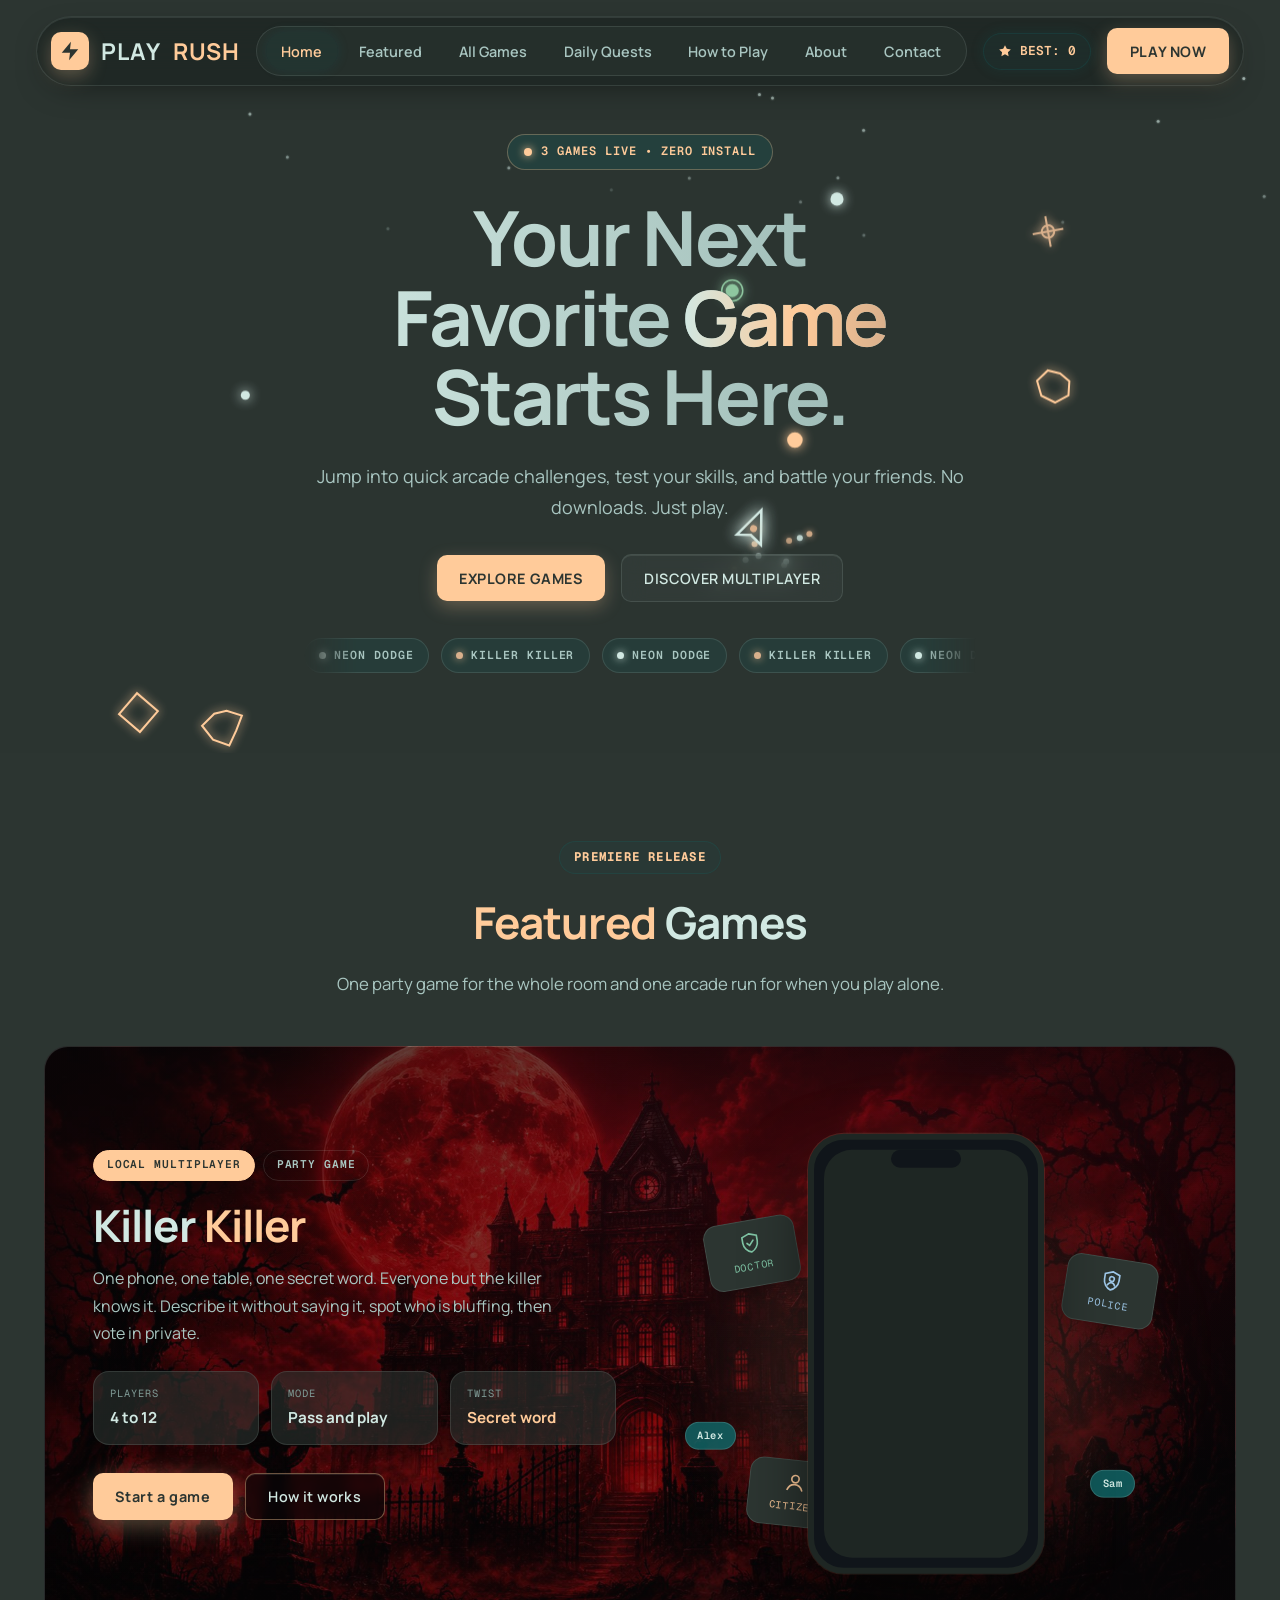
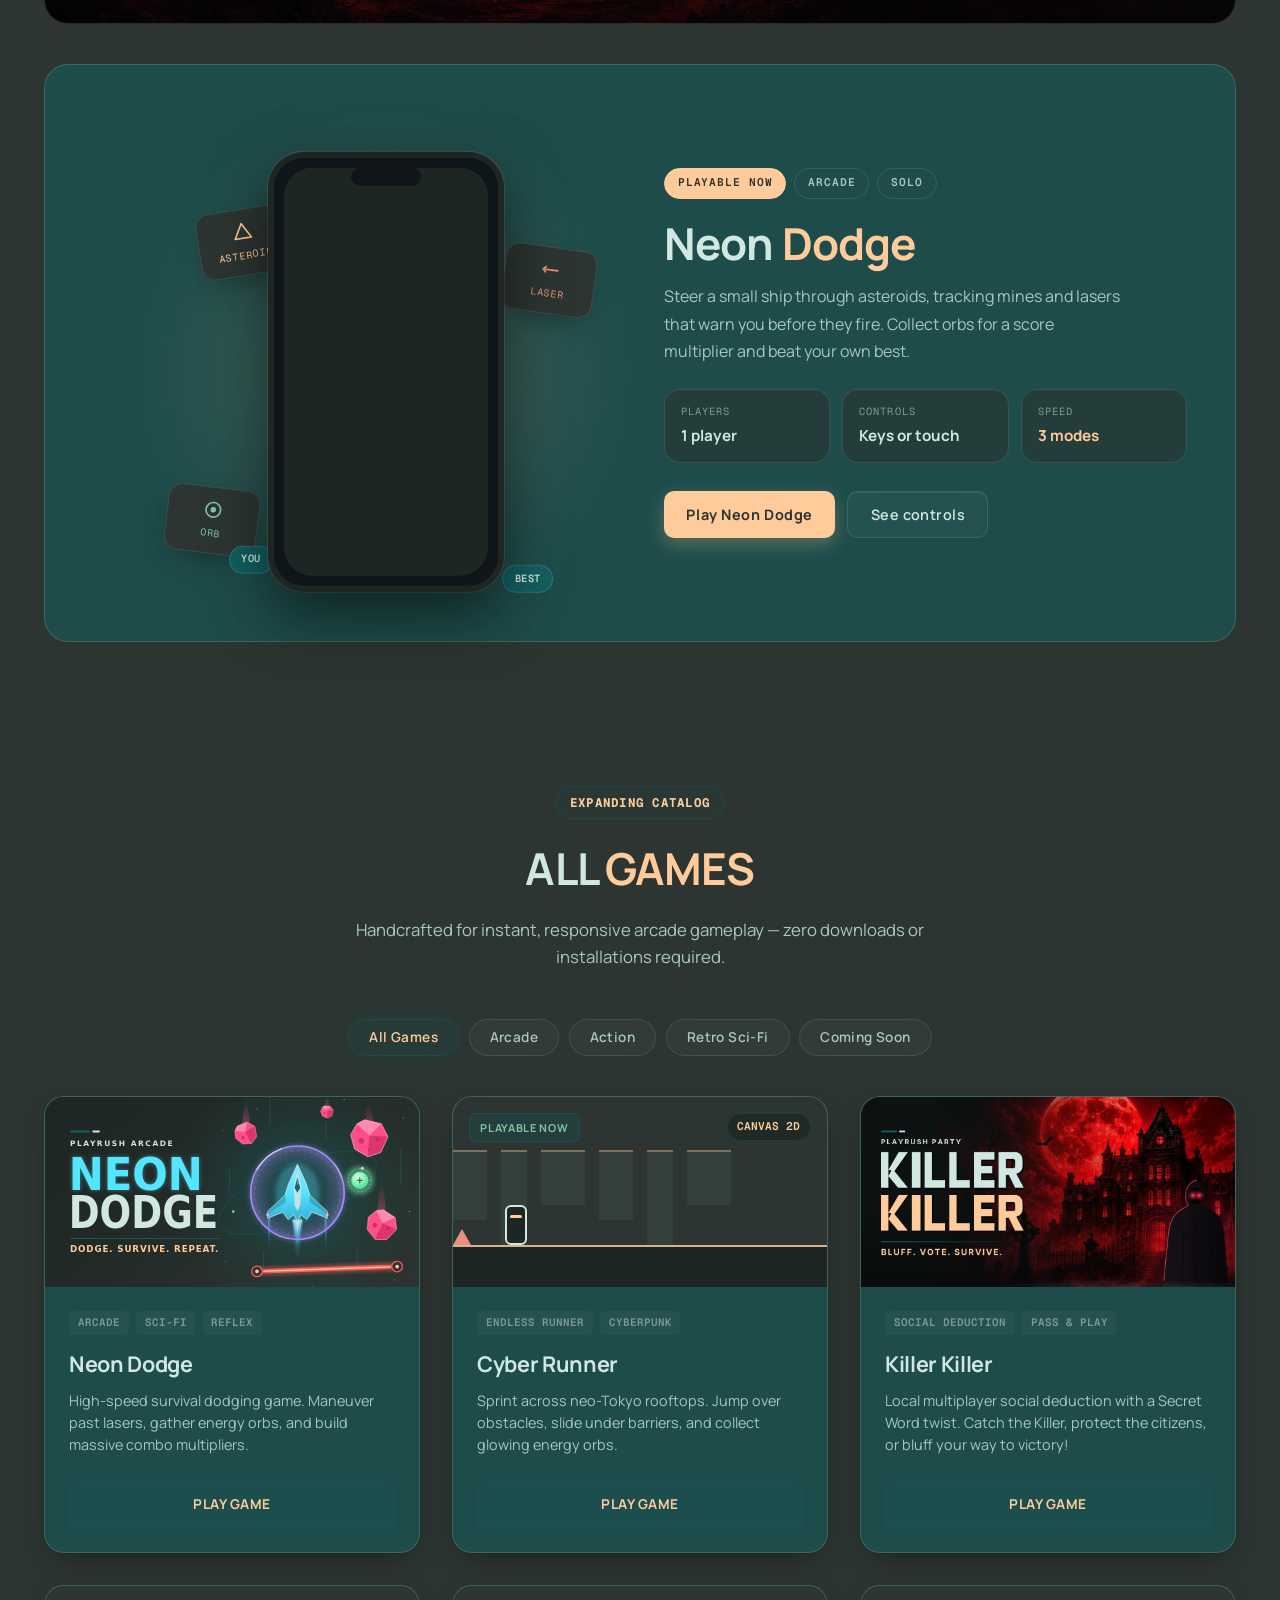
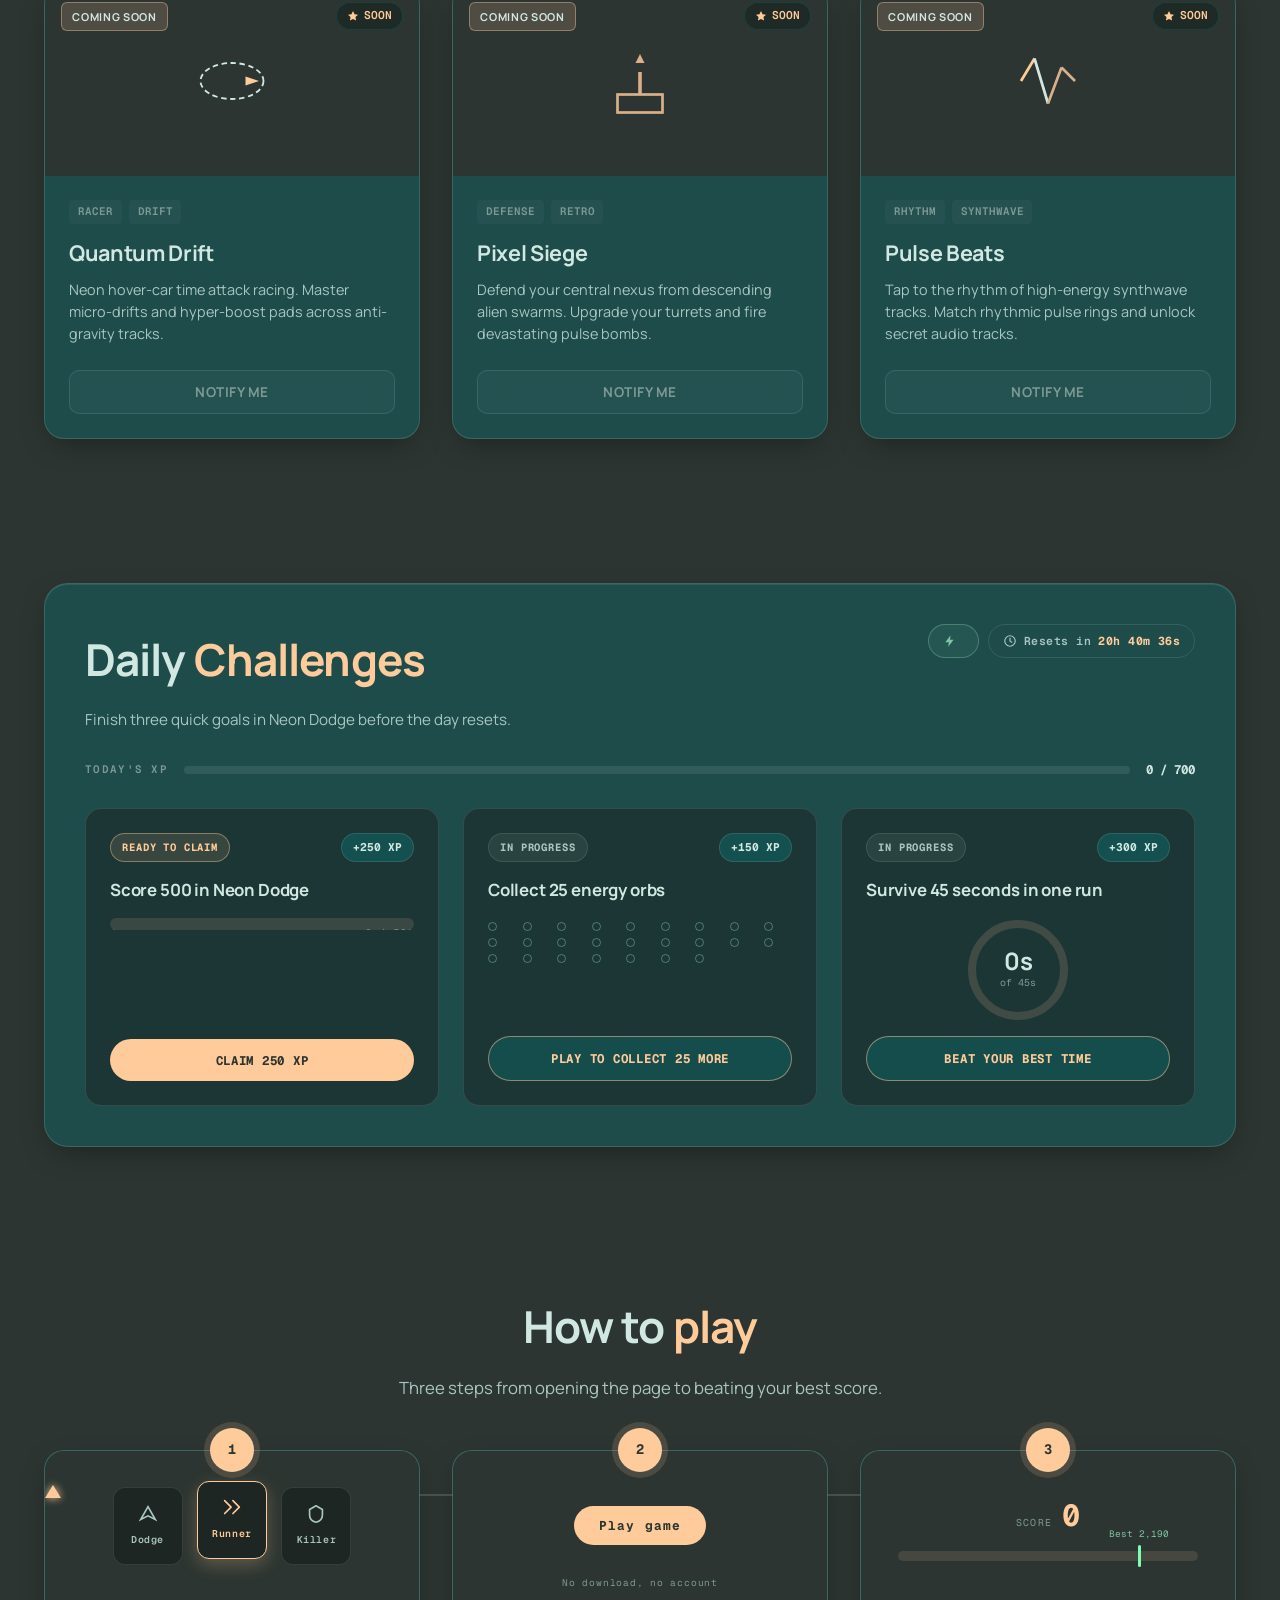
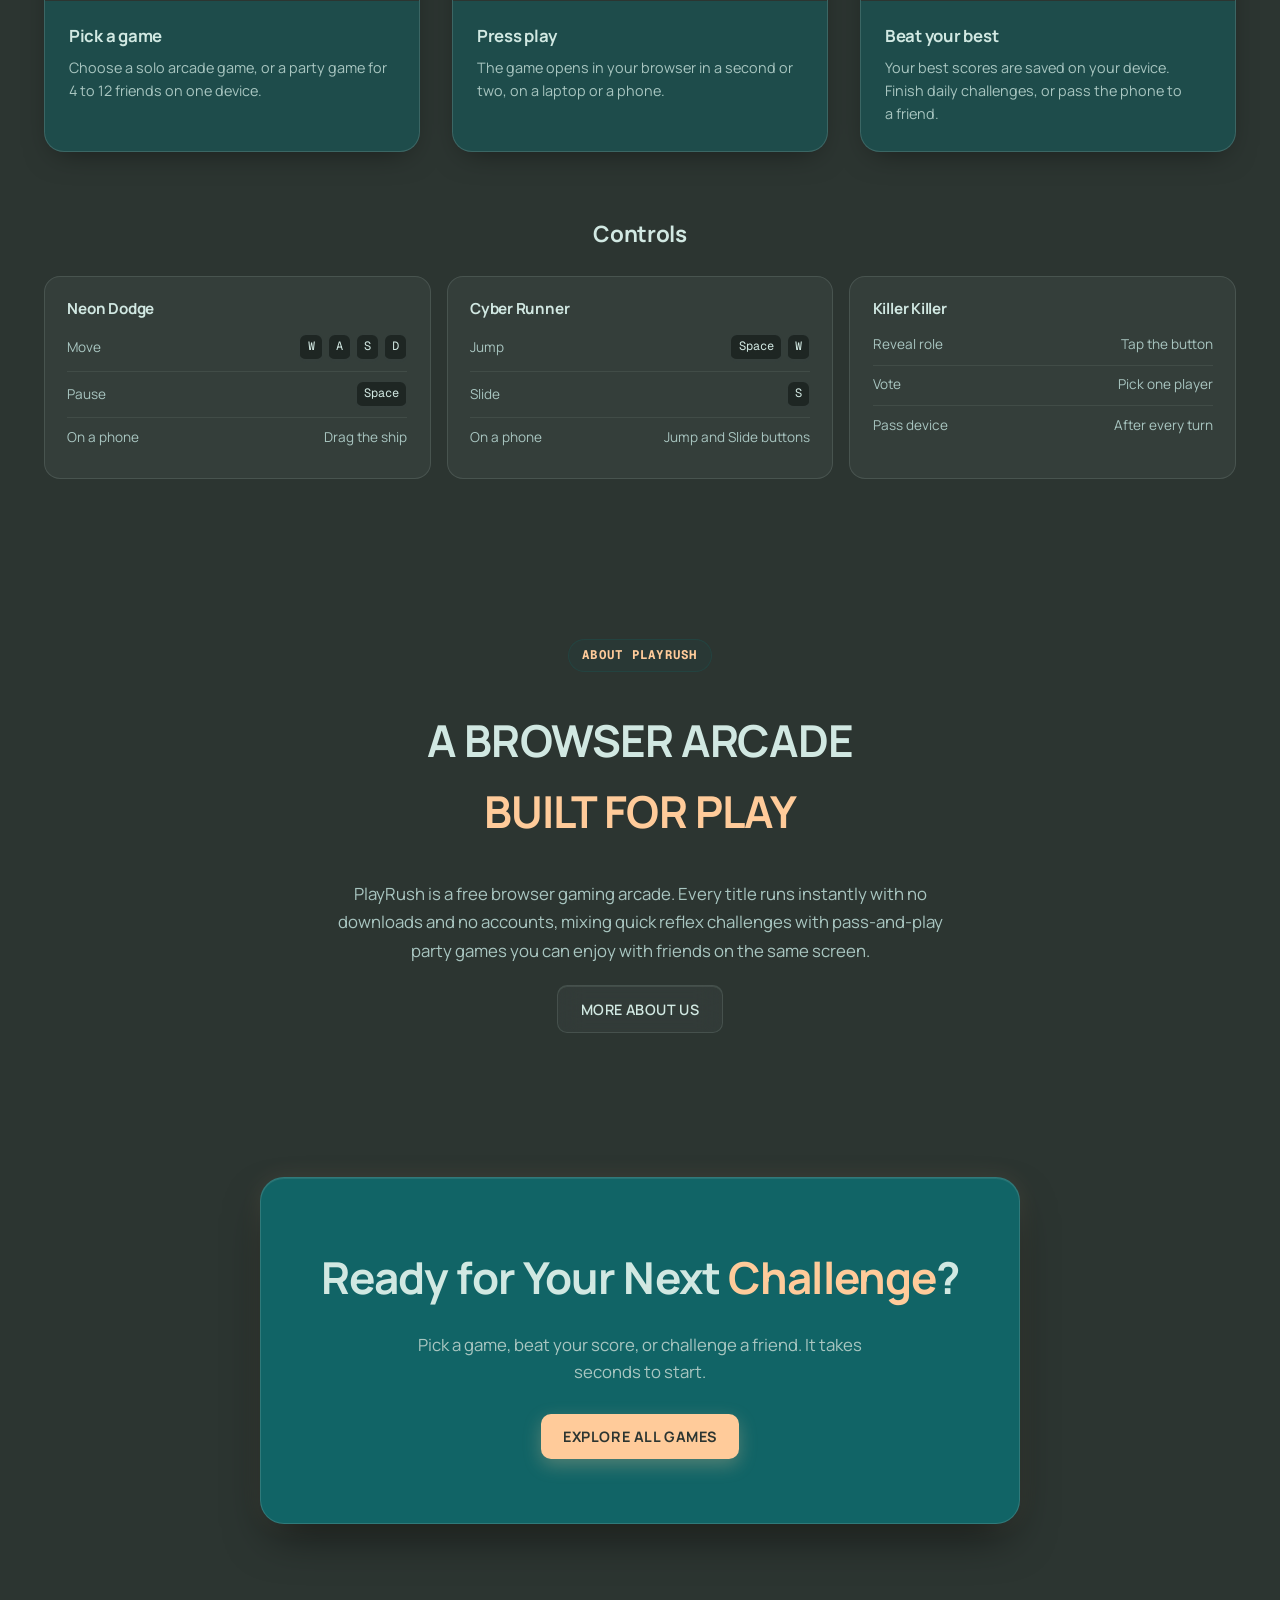
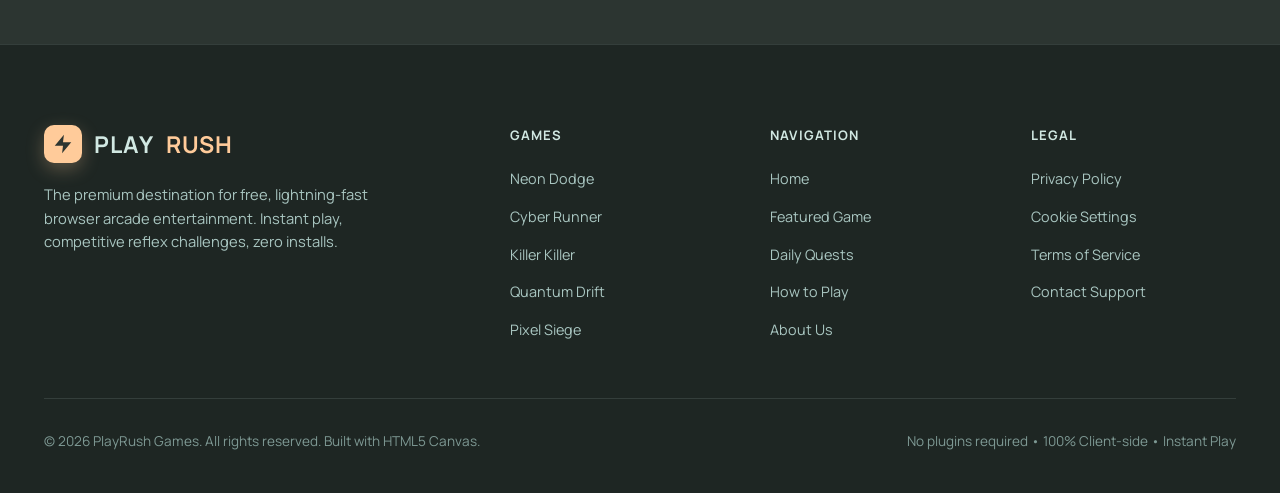
==== commit 1bf994ed: "full websitee and games redesign v1" ====
--- a/index.html
+++ b/index.html
@@ -19,30 +19,29 @@
   <meta property="og:site_name" content="PlayRush">
   <meta property="og:url" content="https://playrush-peach.vercel.app/">
   <meta property="og:title" content="PlayRush - Free Online Arcade Games | Instant Browser Play">
-  <meta property="og:description" content="Free online browser games with instant play. Jump into Neon Dodge and set the ultimate high score!">
+  <meta property="og:description" content="Free online browser games with instant play. Jump into Neon Dodge, Cyber Runner, and Killer Killer!">
   <meta property="og:image" content="https://playrush-peach.vercel.app/assets/og-banner.svg">
 
   <!-- Twitter Card -->
   <meta name="twitter:card" content="summary_large_image">
   <meta name="twitter:title" content="PlayRush - Free Online Arcade Games">
-  <meta name="twitter:description" content="Free online games. Endless challenges. Play Neon Dodge now directly in your browser.">
+  <meta name="twitter:description" content="Free online games. Endless challenges. Play directly in your browser with zero installs.">
   <meta name="twitter:image" content="https://playrush-peach.vercel.app/assets/og-banner.svg">
 
   <!-- Favicon -->
   <link rel="icon" type="image/svg+xml" href="favicon.svg">
-  <link rel="icon" type="image/svg+xml" href="data:image/svg+xml,<svg xmlns='http://www.w3.org/2000/svg' viewBox='0 0 24 24'><rect width='24' height='24' rx='6' fill='%2300f0ff'/><path d='M13 2L3 14h9l-1 8 10-12h-9l1-8z' fill='%2305070f'/></svg>">
+
+  <!-- Typography is loaded via style.css (@import Manrope + Geist Mono) -->
 
   <!-- Stylesheet -->
   <link rel="stylesheet" href="style.css">
-
-  <!-- Future advertising scripts will be inserted here when approved -->
 </head>
 <body>
 
   <!-- Skip to main content (keyboard navigation) -->
   <a href="#main-content" class="skip-link">Skip to main content</a>
 
-  <!-- Navigation Bar -->
+  <!-- Navigation Bar (Glassmorphic Floating Bar) -->
   <header class="navbar" role="banner">
     <div class="container">
       <a href="index.html" class="brand" aria-label="PlayRush Home">
@@ -54,7 +53,7 @@
         PLAY<span class="brand-accent">RUSH</span>
       </a>
 
-      <!-- Desktop Nav -->
+      <!-- Desktop Navigation Menu -->
       <nav aria-label="Main Navigation">
         <ul class="nav-menu">
           <li><a href="#hero" class="nav-link active">Home</a></li>
@@ -62,11 +61,13 @@
           <li><a href="#games" class="nav-link">All Games</a></li>
           <li><a href="#challenges" class="nav-link">Daily Quests</a></li>
           <li><a href="#howtoplay" class="nav-link">How to Play</a></li>
+
           <li><a href="about.html" class="nav-link">About</a></li>
+          <li><a href="about.html#contact" class="nav-link">Contact</a></li>
         </ul>
       </nav>
 
-      <!-- Nav Actions -->
+      <!-- Nav Actions (High Score & CTA) -->
       <div class="nav-actions">
         <div class="nav-score-badge" title="Your Neon Dodge High Score">
           <svg viewBox="0 0 24 24" aria-hidden="true"><path d="M12 2l3.09 6.26L22 9.27l-5 4.87 1.18 6.88L12 17.77l-6.18 3.25L7 14.14 2 9.27l6.91-1.01L12 2z"/></svg>
@@ -87,81 +88,52 @@
   <main id="main-content">
     <!-- Hero Section -->
     <section id="hero" class="hero" aria-labelledby="hero-title">
-      <div class="container">
-        <div class="hero-layout">
-          <div class="hero-text-col">
-            <div class="hero-tag">
-              <span class="pulse-dot"></span>
-              NEW ARCADE SEASON LIVE
-            </div>
-            <h1 id="hero-title" class="hero-title">
-              PLAY. COMPETE. <span>REPEAT.</span>
-            </h1>
-            <p class="hero-subtitle">
-              Free online games. Endless challenges. Zero downloads or installations—dive into high-octane arcade action right in your browser.
-            </p>
-            <div class="hero-buttons">
-              <a href="games/neon-dodge.html" class="btn-primary">
-                <svg width="18" height="18" viewBox="0 0 24 24" fill="currentColor" aria-hidden="true">
-                  <path d="M8 5v14l11-7z"/>
-                </svg>
-                PLAY NEON DODGE
-              </a>
-              <a href="#games" class="btn-secondary">
-                EXPLORE GAMES
-              </a>
-            </div>
-            <div class="hero-features">
-              <div class="hero-feature-item">
-                <span class="hero-feature-value">Smooth</span>
-                <span class="hero-feature-label">Canvas Action</span>
-              </div>
-              <div class="hero-feature-item">
-                <span class="hero-feature-value">0s</span>
-                <span class="hero-feature-label">Instant Load</span>
-              </div>
-              <div class="hero-feature-item">
-                <span class="hero-feature-value">100%</span>
-                <span class="hero-feature-label">Free to Play</span>
-              </div>
-            </div>
-          </div>
-
-          <!-- Hero Interactive Showpiece -->
-          <div class="hero-visual">
-            <div class="hero-preview-card">
-              <div class="preview-canvas-wrapper">
-                <canvas id="heroDemoCanvas" aria-label="Interactive Neon Dodge mini simulation preview"></canvas>
-                <div class="preview-overlay">
-                  <div class="live-badge">
-                    <span></span> LIVE PREVIEW
-                  </div>
-                  <div class="preview-score-pill">
-                    SCORE: 1,420
-                  </div>
-                </div>
-              </div>
-              <div class="preview-content">
-                <div class="preview-title-row">
-                  <div class="preview-game-name">
-                    NEON DODGE
-                  </div>
-                  <div class="badge-featured">FEATURED</div>
-                </div>
-                <p class="preview-desc">
-                  Pilot your glowing starship through deadly geometric obstacles. Collect pulse orbs to amplify your score.
-                </p>
-                <a href="games/neon-dodge.html" class="preview-cta-btn">
-                  LAUNCH FULLSCREEN GAME
-                  <svg width="16" height="16" viewBox="0 0 24 24" fill="currentColor">
-                    <path d="M5 13h11.86l-5.43 5.43 1.42 1.42L21.14 12l-8.29-8.29-1.42 1.42 5.43 5.43H5v2.44z"/>
-                  </svg>
-                </a>
-              </div>
-            </div>
-          </div>
-        </div>
-      </div>
+      <canvas id="heroDemoCanvas" class="hero-canvas" aria-hidden="true"></canvas>
+      <div class="container hero-inner">
+        <div class="hero-tag">
+          <span class="pulse-dot"></span>
+          <span>3 GAMES LIVE • ZERO INSTALL</span>
+        </div>
+        <h1 id="hero-title" class="hero-title">
+          Your Next Favorite <span class="gradient-text">Game</span><br>Starts Here.
+        </h1>
+        <p class="hero-subtitle">
+          Jump into quick arcade challenges, test your skills, and battle your friends. No downloads. Just play.
+        </p>
+        <div class="hero-buttons">
+          <a href="#games" class="btn-primary">
+            <span>EXPLORE GAMES</span>
+          </a>
+          <a href="games/killer-killer.html" class="btn-secondary">
+            <span>DISCOVER MULTIPLAYER</span>
+          </a>
+        </div>
+        <div class="hero-proof marquee" aria-label="Playable games">
+          <div class="marquee-track">
+            <div class="marquee-set">
+              <a href="games/neon-dodge.html" class="hero-proof-chip chip-nd">NEON DODGE</a>
+              <a href="games/killer-killer.html" class="hero-proof-chip chip-kk">KILLER KILLER</a>
+            </div>
+            <div class="marquee-set" aria-hidden="true">
+              <a href="games/neon-dodge.html" class="hero-proof-chip chip-nd">NEON DODGE</a>
+              <a href="games/killer-killer.html" class="hero-proof-chip chip-kk">KILLER KILLER</a>
+            </div>
+            <div class="marquee-set" aria-hidden="true">
+              <a href="games/neon-dodge.html" class="hero-proof-chip chip-nd">NEON DODGE</a>
+              <a href="games/killer-killer.html" class="hero-proof-chip chip-kk">KILLER KILLER</a>
+            </div>
+            <div class="marquee-set" aria-hidden="true">
+              <a href="games/neon-dodge.html" class="hero-proof-chip chip-nd">NEON DODGE</a>
+              <a href="games/killer-killer.html" class="hero-proof-chip chip-kk">KILLER KILLER</a>
+            </div>
+            <div class="marquee-set" aria-hidden="true">
+              <a href="games/neon-dodge.html" class="hero-proof-chip chip-nd">NEON DODGE</a>
+              <a href="games/killer-killer.html" class="hero-proof-chip chip-kk">KILLER KILLER</a>
+            </div>
+          </div>
+        </div>
+      </div>
+
     </section>
 
     <!-- Ad space reserved for future display advertising -->
@@ -174,83 +146,101 @@
     <!-- Featured Game Spotlight -->
     <section id="featured" class="featured-section" aria-labelledby="featured-heading">
       <div class="container">
-        <div class="section-header">
-          <span class="section-tag">PREMIERE RELEASE</span>
-          <h2 id="featured-heading" class="section-title">FEATURED <span>GAME</span></h2>
-          <p class="section-desc">Experience our signature social deduction party game engineered for thrilling bluffing, mystery, and teamwork.</p>
-        </div>
-
-        <div class="featured-card">
-          <div class="featured-info">
-            <div class="featured-badge-row">
-              <span class="badge-featured">LOCAL MULTIPLAYER</span>
-              <span class="badge-genre">PARTY GAME</span>
-            </div>
-            <h3 class="featured-title">KILLER <span>KILLER</span></h3>
-            <p class="featured-description">
-              A local multiplayer social deduction game where players bluff, share secret clues, and uncover the Killer.
-            </p>
-
-            <div class="featured-stats-grid">
-              <div class="stat-item">
-                <span class="stat-label">PLAYERS</span>
-                <span class="stat-value">4–12 LOCAL</span>
-              </div>
-              <div class="stat-item">
-                <span class="stat-label">MODE</span>
-                <span class="stat-value">PASS &amp; PLAY</span>
-              </div>
-              <div class="stat-item">
-                <span class="stat-label">CHALLENGE</span>
-                <span class="stat-value highlight">SECRET WORD</span>
-              </div>
-            </div>
-
-            <div class="featured-actions">
-              <a href="#games" class="btn-primary" aria-label="Browse all games in collection">
-                <svg width="18" height="18" viewBox="0 0 24 24" fill="currentColor" aria-hidden="true">
-                  <path d="M8 5v14l11-7z"/>
-                </svg>
-                PLAY NOW (ALL GAMES)
-              </a>
-              <a href="games/killer-killer.html" class="btn-secondary" aria-label="Play Killer Killer now">
-                PLAY KILLER KILLER
-              </a>
-            </div>
-            <!-- Score sync element preserved for script.js & validator compatibility -->
-            <span id="featuredBestScore" style="display: none;" aria-hidden="true">0</span>
-          </div>
-
-          <div class="featured-graphic">
-            <div class="featured-graphic-inner">
-              <svg class="game-art" viewBox="0 0 300 200" aria-label="Killer Killer cyber shield mystery artwork">
-                <defs>
-                  <filter id="neonGlowKK" x="-50%" y="-50%" width="200%" height="200%">
-                    <feGaussianBlur in="SourceGraphic" stdDeviation="6" result="blur"/>
-                    <feMerge>
-                      <feMergeNode in="blur"/>
-                      <feMergeNode in="SourceGraphic"/>
-                    </feMerge>
-                  </filter>
-                </defs>
-                <!-- Background grid lines -->
-                <line x1="0" y1="50" x2="300" y2="50" stroke="rgba(255,255,255,0.05)" />
-                <line x1="0" y1="100" x2="300" y2="100" stroke="rgba(255,255,255,0.05)" />
-                <line x1="0" y1="150" x2="300" y2="150" stroke="rgba(255,255,255,0.05)" />
-                <line x1="75" y1="0" x2="75" y2="200" stroke="rgba(255,255,255,0.05)" />
-                <line x1="150" y1="0" x2="150" y2="200" stroke="rgba(255,255,255,0.05)" />
-                <line x1="225" y1="0" x2="225" y2="200" stroke="rgba(255,255,255,0.05)" />
-
-                <!-- Secret Word & Mystery Shield Artwork -->
-                <circle cx="150" cy="100" r="75" stroke="#ff0055" stroke-width="2" stroke-dasharray="6,4" filter="url(#neonGlowKK)"/>
-                <path d="M150 35 L215 65 L215 125 C215 158 150 180 150 180 C150 180 85 158 85 125 L85 65 Z" stroke="#00f0ff" stroke-width="3" fill="#0d142d" filter="url(#neonGlowKK)"/>
-                <circle cx="150" cy="98" r="18" stroke="#ff0055" stroke-width="3" fill="none" filter="url(#neonGlowKK)"/>
-                <circle cx="150" cy="98" r="6" fill="#ff0055" filter="url(#neonGlowKK)"/>
-                <path d="M138 135 L162 135" stroke="#00ff88" stroke-width="3" stroke-linecap="round" filter="url(#neonGlowKK)"/>
-              </svg>
-            </div>
-          </div>
-        </div>
+        <div class="section-header fx-header">
+          <span class="section-tag fx-reveal">PREMIERE RELEASE</span>
+          <h2 id="featured-heading" class="section-title fx-title">Featured <span class="fx-accent">Games</span></h2>
+          <p class="section-desc fx-reveal">One party game for the whole room and one arcade run for when you play alone.</p>
+        </div>
+
+        <!-- Card 1: Killer Killer (art right) -->
+        <article class="fx-card fx-card-kk" aria-label="Killer Killer featured game">
+          <div class="fx-card-text">
+            <div class="fx-tags fx-reveal">
+              <span class="fx-tag fx-tag-solid">Local multiplayer</span>
+              <span class="fx-tag">Party game</span>
+            </div>
+            <h3 class="fx-game-title fx-reveal">Killer <span>Killer</span></h3>
+            <p class="fx-desc fx-reveal">One phone, one table, one secret word. Everyone but the killer knows it. Describe it without saying it, spot who is bluffing, then vote in private.</p>
+            <div class="fx-stats fx-reveal">
+              <div class="fx-stat"><span class="fx-stat-label">Players</span><span class="fx-stat-value">4 to 12</span></div>
+              <div class="fx-stat"><span class="fx-stat-label">Mode</span><span class="fx-stat-value">Pass and play</span></div>
+              <div class="fx-stat"><span class="fx-stat-label">Twist</span><span class="fx-stat-value fx-stat-peach">Secret word</span></div>
+            </div>
+            <div class="fx-actions fx-reveal">
+              <a href="games/killer-killer.html" class="btn-primary"><span>Start a game</span></a>
+              <a href="games/killer-killer.html" class="btn-secondary"><span>How it works</span></a>
+            </div>
+          </div>
+
+          <div class="fx-art fx-art-phone" role="img" aria-label="Animated smartphone showing Killer Killer pass and play screens">
+            <div class="fx-glow"></div>
+            <div class="fx-role-card fx-role-1"><svg viewBox="0 0 24 24"><path d="M12 2l8 3v6c0 5-3.5 9.5-8 11-4.5-1.5-8-6-8-11V5l8-3z" fill="none" stroke="currentColor" stroke-width="1.8"/><path d="M8.5 12l2.5 2.5 4.5-5" fill="none" stroke="currentColor" stroke-width="1.8" stroke-linecap="round"/></svg><span>Doctor</span></div>
+            <div class="fx-role-card fx-role-2"><svg viewBox="0 0 24 24"><path d="M12 2l8 3v6c0 5-3.5 9.5-8 11-4.5-1.5-8-6-8-11V5l8-3z" fill="none" stroke="currentColor" stroke-width="1.8"/><circle cx="12" cy="10" r="2.6" fill="none" stroke="currentColor" stroke-width="1.8"/><path d="M8 17c1-2 2.5-3 4-3s3 1 4 3" fill="none" stroke="currentColor" stroke-width="1.8" stroke-linecap="round"/></svg><span>Police</span></div>
+                        <div class="fx-role-card fx-role-3"><svg viewBox="0 0 24 24"><circle cx="12" cy="8" r="4" fill="none" stroke="currentColor" stroke-width="1.8"/><path d="M4 20c1.5-4 4.5-6 8-6s6.5 2 8 6" fill="none" stroke="currentColor" stroke-width="1.8" stroke-linecap="round"/></svg><span>Citizen</span></div>
+            <div class="fx-name-chip fx-chip-1">Alex</div>
+            <div class="fx-name-chip fx-chip-2">Sam</div>
+            <div class="fx-phone">
+              <div class="fx-phone-notch"></div>
+              <div class="fx-phone-screen">
+                <div class="fx-phone-state fx-state-1">
+                  <span class="fx-state-label">Pass and play</span>
+                  <span class="fx-pass-name">Pass to Jordan</span>
+                  <span class="fx-pass-hint">Make sure nobody else is looking at the screen</span>
+                  <span class="fx-pass-btn">I'M READY</span>
+                </div>
+                <div class="fx-phone-state fx-state-2">
+                  <span class="fx-state-label">Secret role</span>
+                  <div class="fx-killer-card"><span class="fx-killer-word">KILLER</span></div>
+                  <div class="fx-killer-info">CATEGORY: FRUITS<br>Word unknown. Bluff.</div>
+                </div>
+                <div class="fx-phone-state fx-state-3">
+                  <span class="fx-state-label">Town discussion</span>
+                  <span class="fx-timer">01:42</span>
+                  <span class="fx-timer-hint">Vote in private. Nobody sees your choice.</span>
+                </div>
+              </div>
+            </div>
+          </div>
+        </article>
+
+        <!-- Card 2: Neon Dodge (art left) -->
+        <article class="fx-card fx-card-nd" aria-label="Neon Dodge featured game">
+          <div class="fx-art fx-art-phone fx-art-phone-nd" role="img" aria-label="Animated smartphone showing Neon Dodge gameplay">
+            <div class="fx-glow"></div>
+            <div class="fx-role-card nd-role-1" style="color:#ffcb9a" aria-hidden="true"><svg viewBox="0 0 24 24"><polygon points="12,3 21,19 3,19" fill="none" stroke="currentColor" stroke-width="1.8" stroke-linejoin="round"/></svg><span>Asteroid</span></div>
+            <div class="fx-role-card nd-role-2" style="color:#e8907c" aria-hidden="true"><svg viewBox="0 0 24 24"><path d="M4 12h16M4 12l3-3m-3 3l3 3" fill="none" stroke="currentColor" stroke-width="1.8" stroke-linecap="round" stroke-linejoin="round"/></svg><span>Laser</span></div>
+            <div class="fx-role-card nd-role-3" style="color:#7fc4a4" aria-hidden="true"><svg viewBox="0 0 24 24"><circle cx="12" cy="12" r="8" fill="none" stroke="currentColor" stroke-width="1.8"/><circle cx="12" cy="12" r="3" fill="currentColor"/></svg><span>Orb</span></div>
+            <div class="fx-name-chip fx-chip-1">YOU</div>
+            <div class="fx-name-chip fx-chip-2">BEST</div>
+            <div class="fx-phone">
+              <div class="fx-phone-notch"></div>
+              <div class="fx-phone-screen fx-nd-screen">
+                <canvas id="fxArenaCanvas"></canvas>
+              </div>
+            </div>
+          </div>
+
+          <div class="fx-card-text">
+            <div class="fx-tags fx-reveal">
+              <span class="fx-tag fx-tag-solid">Playable now</span>
+              <span class="fx-tag">Arcade</span>
+              <span class="fx-tag">Solo</span>
+            </div>
+            <h3 class="fx-game-title fx-reveal">Neon <span>Dodge</span></h3>
+            <p class="fx-desc fx-reveal">Steer a small ship through asteroids, tracking mines and lasers that warn you before they fire. Collect orbs for a score multiplier and beat your own best.</p>
+            <div class="fx-stats fx-reveal">
+              <div class="fx-stat"><span class="fx-stat-label">Players</span><span class="fx-stat-value">1 player</span></div>
+              <div class="fx-stat"><span class="fx-stat-label">Controls</span><span class="fx-stat-value">Keys or touch</span></div>
+              <div class="fx-stat"><span class="fx-stat-label">Speed</span><span class="fx-stat-value fx-stat-peach">3 modes</span></div>
+            </div>
+            <div class="fx-actions fx-reveal">
+              <a href="games/neon-dodge.html" class="btn-primary"><span>Play Neon Dodge</span></a>
+              <a href="games/neon-dodge.html" class="btn-secondary"><span>See controls</span></a>
+            </div>
+          </div>
+          <!-- Score sync element preserved for script.js & validator compatibility -->
+          <span id="featuredBestScore" style="display: none;" aria-hidden="true">0</span>
+        </article>
       </div>
     </section>
 
@@ -260,7 +250,7 @@
         <div class="section-header">
           <span class="section-tag">EXPANDING CATALOG</span>
           <h2 id="games-heading" class="section-title">ALL <span>GAMES</span></h2>
-          <p class="section-desc">Handcrafted for instant, responsive arcade gameplay — no downloads or installs required.</p>
+          <p class="section-desc">Handcrafted for instant, responsive arcade gameplay — zero downloads or installations required.</p>
         </div>
 
         <!-- Filter Tabs -->
@@ -281,12 +271,7 @@
               <div class="game-card-rating" aria-label="Original Canvas 2D Game">
                 CANVAS 2D
               </div>
-              <svg viewBox="0 0 100 100" fill="none">
-                <polygon points="50,20 75,75 50,65 25,75" stroke="#00f0ff" stroke-width="4" fill="#0a0f29"/>
-                <circle cx="50" cy="45" r="5" fill="#a855f7"/>
-                <circle cx="30" cy="35" r="4" fill="#00ff88"/>
-                <rect x="65" y="30" width="12" height="12" stroke="#ff007f" stroke-width="2"/>
-              </svg>
+              <img class="thumb-art-nd" src="assets/images/games/neon-dodge.svg" alt="Neon Dodge game artwork: spaceship with shield dodging asteroids" aria-hidden="false">
             </div>
             <div class="game-card-body">
               <div class="game-card-tags">
@@ -311,12 +296,19 @@
               <div class="game-card-rating" aria-label="Original Canvas 2D Game">
                 CANVAS 2D
               </div>
-              <svg viewBox="0 0 100 100" fill="none">
-                <line x1="10" y1="80" x2="90" y2="80" stroke="#a855f7" stroke-width="3"/>
-                <rect x="35" y="45" width="20" height="35" stroke="#00f0ff" stroke-width="3" fill="#0a0f29"/>
-                <circle cx="45" cy="35" r="8" stroke="#00f0ff" stroke-width="2"/>
-                <path d="M25 60 L15 70" stroke="#ff007f" stroke-width="3"/>
-              </svg>
+              <div class="thumb-scene scene-cr" aria-label="Cyber Runner preview: runner jumping spikes on rooftops">
+                <div class="cr-buildings">
+                  <div class="cr-bld cr-b1"></div>
+                  <div class="cr-bld cr-b2"></div>
+                  <div class="cr-bld cr-b3"></div>
+                  <div class="cr-bld cr-b1"></div>
+                  <div class="cr-bld cr-b2"></div>
+                  <div class="cr-bld cr-b3"></div>
+                </div>
+                <div class="cr-ground"></div>
+                <div class="cr-spike"></div>
+                <div class="cr-runner"></div>
+              </div>
             </div>
             <div class="game-card-body">
               <div class="game-card-tags">
@@ -325,7 +317,7 @@
               </div>
               <h3 class="game-card-title">Cyber Runner</h3>
               <p class="game-card-desc">
-                Sprint across neo-Tokyo rooftops. Jump over obstacles, slide under barriers, and collect energy orbs.
+                Sprint across neo-Tokyo rooftops. Jump over obstacles, slide under barriers, and collect glowing energy orbs.
               </p>
               <div class="game-card-footer">
                 <a href="games/cyber-runner.html" class="game-card-btn playable">PLAY GAME</a>
@@ -340,14 +332,7 @@
               <div class="game-card-rating" aria-label="Local Multiplayer Game">
                 MULTIPLAYER
               </div>
-              <svg viewBox="0 0 100 100" fill="none">
-                <!-- Glowing mystery / deduction badge -->
-                <circle cx="50" cy="50" r="32" stroke="#ff0055" stroke-width="2.5" stroke-dasharray="4,4"/>
-                <path d="M50 24 L72 35 L72 58 C72 70 50 80 50 80 C50 80 28 70 28 58 L28 35 Z" stroke="#00f0ff" stroke-width="3" fill="#0a0f29"/>
-                <circle cx="50" cy="46" r="8" stroke="#ff0055" stroke-width="2.5"/>
-                <path d="M46 62 L54 62" stroke="#00ff88" stroke-width="3" stroke-linecap="round"/>
-                <circle cx="50" cy="46" r="3" fill="#ff0055"/>
-              </svg>
+                            <img class="thumb-art-kk" src="assets/images/games/killer-killer-thumbnail.png" alt="Killer Killer game artwork: haunted manor social deduction" loading="lazy">
             </div>
             <div class="game-card-body">
               <div class="game-card-tags">
@@ -373,8 +358,8 @@
                 SOON
               </div>
               <svg viewBox="0 0 100 100" fill="none">
-                <ellipse cx="50" cy="50" rx="35" ry="20" stroke="#00f0ff" stroke-width="2" stroke-dasharray="6,4"/>
-                <polygon points="65,45 80,50 65,55" fill="#ff007f"/>
+                <ellipse cx="50" cy="50" rx="35" ry="20" stroke="#d1e8e2" stroke-width="2" stroke-dasharray="6,4"/>
+                <polygon points="65,45 80,50 65,55" fill="#ffcb9a"/>
               </svg>
             </div>
             <div class="game-card-body">
@@ -401,9 +386,9 @@
                 SOON
               </div>
               <svg viewBox="0 0 100 100" fill="none">
-                <rect x="25" y="65" width="50" height="20" stroke="#a855f7" stroke-width="3"/>
-                <line x1="50" y1="65" x2="50" y2="40" stroke="#00ff88" stroke-width="4"/>
-                <polygon points="45,30 55,30 50,20" fill="#00ff88"/>
+                <rect x="25" y="65" width="50" height="20" stroke="#d9b08c" stroke-width="3"/>
+                <line x1="50" y1="65" x2="50" y2="40" stroke="#d9b08c" stroke-width="4"/>
+                <polygon points="45,30 55,30 50,20" fill="#d9b08c"/>
               </svg>
             </div>
             <div class="game-card-body">
@@ -430,10 +415,10 @@
                 SOON
               </div>
               <svg viewBox="0 0 100 100" fill="none">
-                <line x1="20" y1="50" x2="35" y2="25" stroke="#ff007f" stroke-width="3"/>
-                <line x1="35" y1="25" x2="50" y2="75" stroke="#00f0ff" stroke-width="3"/>
-                <line x1="50" y1="75" x2="65" y2="35" stroke="#a855f7" stroke-width="3"/>
-                <line x1="65" y1="35" x2="80" y2="50" stroke="#00ff88" stroke-width="3"/>
+                <line x1="20" y1="50" x2="35" y2="25" stroke="#ffcb9a" stroke-width="3"/>
+                <line x1="35" y1="25" x2="50" y2="75" stroke="#d1e8e2" stroke-width="3"/>
+                <line x1="50" y1="75" x2="65" y2="35" stroke="#d9b08c" stroke-width="3"/>
+                <line x1="65" y1="35" x2="80" y2="50" stroke="#d9b08c" stroke-width="3"/>
               </svg>
             </div>
             <div class="game-card-body">
@@ -457,81 +442,72 @@
     <!-- Daily Challenge Section -->
     <section id="challenges" class="challenges-section" aria-labelledby="challenges-heading">
       <div class="container">
-        <div class="challenge-box">
-          <div class="challenge-header-row">
+        <div class="dq-box">
+          <div class="dq-header">
             <div>
-              <span class="section-tag">DAILY REWARDS</span>
-              <h2 id="challenges-heading" class="section-title">DAILY <span>CHALLENGES</span></h2>
-            </div>
-            <div class="challenge-countdown">
-              <svg viewBox="0 0 24 24"><path d="M11.99 2C6.47 2 2 6.48 2 12s4.47 10 9.99 10C17.52 22 22 17.52 22 12S17.52 2 11.99 2zM12 20c-4.42 0-8-3.58-8-8s3.58-8 8-8 8 3.58 8 8-3.58 8-8 8zm.5-13H11v6l5.25 3.15.75-1.23-4.5-2.67z"/></svg>
-              RESETS IN: <span id="dailyCountdown">--h --m --s</span>
-            </div>
-          </div>
-
-          <div class="challenge-cards-grid">
-            <!-- Quest 1 -->
-            <div class="challenge-item">
-              <div class="challenge-top">
-                <div class="challenge-icon-box">
-                  <svg viewBox="0 0 24 24"><path d="M12 2l3.09 6.26L22 9.27l-5 4.87 1.18 6.88L12 17.77l-6.18 3.25L7 14.14 2 9.27l6.91-1.01L12 2z"/></svg>
-                </div>
-                <span class="challenge-xp-badge">+250 XP</span>
-              </div>
-              <h3 class="challenge-title">HighScore Hunter</h3>
-              <p class="challenge-desc">Achieve a score of 500 or more in Neon Dodge.</p>
-              <div>
-                <div class="challenge-progress-bar-bg">
-                  <div class="challenge-progress-fill" id="c1Progress" style="width: 0%;"></div>
-                </div>
-                <div class="challenge-progress-labels">
-                  <span>PROGRESS</span>
-                  <span id="c1Label">0 / 500</span>
-                </div>
-              </div>
-            </div>
-
-            <!-- Quest 2 -->
-            <div class="challenge-item">
-              <div class="challenge-top">
-                <div class="challenge-icon-box">
-                  <svg viewBox="0 0 24 24"><circle cx="12" cy="12" r="8"/></svg>
-                </div>
-                <span class="challenge-xp-badge">+150 XP</span>
-              </div>
-              <h3 class="challenge-title">Orb Harvester</h3>
-              <p class="challenge-desc">Collect 25 total energy orbs across your runs.</p>
-              <div>
-                <div class="challenge-progress-bar-bg">
-                  <div class="challenge-progress-fill" id="c2Progress" style="width: 0%;"></div>
-                </div>
-                <div class="challenge-progress-labels">
-                  <span>PROGRESS</span>
-                  <span id="c2Label">0 / 25</span>
-                </div>
-              </div>
-            </div>
-
-            <!-- Quest 3 -->
-            <div class="challenge-item">
-              <div class="challenge-top">
-                <div class="challenge-icon-box">
-                  <svg viewBox="0 0 24 24"><path d="M13 2.05v3.03c3.39.49 6 3.39 6 6.92 0 .9-.18 1.75-.48 2.54l2.6 1.53c.56-1.24.88-2.62.88-4.07 0-5.18-3.95-9.45-9-9.95zM12 19c-3.87 0-7-3.13-7-7 0-3.53 2.61-6.43 6-6.92V2.05c-5.06.5-9 4.76-9 9.95 0 5.52 4.47 10 9.99 10 3.31 0 6.24-1.61 8.01-4.09l-2.45-1.45C16.14 17.9 14.21 19 12 19z"/></svg>
-                </div>
-                <span class="challenge-xp-badge">+300 XP</span>
-              </div>
-              <h3 class="challenge-title">Survival Master</h3>
-              <p class="challenge-desc">Survive continuously for 45 seconds in a single run.</p>
-              <div>
-                <div class="challenge-progress-bar-bg">
-                  <div class="challenge-progress-fill" id="c3Progress" style="width: 0%;"></div>
-                </div>
-                <div class="challenge-progress-labels">
-                  <span>PROGRESS</span>
-                  <span id="c3Label">0s / 45s</span>
-                </div>
-              </div>
-            </div>
+              <h2 id="challenges-heading" class="section-title">Daily <span>Challenges</span></h2>
+              <p class="dq-sub">Finish three quick goals in Neon Dodge before the day resets.</p>
+            </div>
+            <div class="dq-chips">
+              <span class="dq-chip dq-chip-streak" id="dqStreakChip" hidden>
+                <svg viewBox="0 0 24 24" aria-hidden="true"><path d="M13 2 4 14h6l-1 8 9-12h-6l1-8z" fill="currentColor"/></svg>
+                <span id="dqStreakText"></span>
+              </span>
+              <span class="dq-chip dq-chip-timer">
+                <svg viewBox="0 0 24 24" aria-hidden="true"><circle cx="12" cy="12" r="9" fill="none" stroke="currentColor" stroke-width="2"/><path d="M12 7v5l3 2" fill="none" stroke="currentColor" stroke-width="2" stroke-linecap="round"/></svg>
+                Resets in <span id="dailyCountdown">--h --m --s</span>
+              </span>
+            </div>
+          </div>
+
+          <div class="dq-xp-bar">
+            <span class="dq-xp-label">TODAY'S XP</span>
+            <div class="dq-xp-track"><div class="dq-xp-fill" id="dqXpFill"></div></div>
+            <span class="dq-xp-num" id="dqXpNum">0 / 700</span>
+          </div>
+
+          <div class="dq-grid">
+            <!-- Quest 1: score -->
+            <article class="dq-card" id="dqCardScore" data-quest="score">
+              <div class="dq-card-top">
+                <span class="dq-state dq-state-ready" id="dqStateScore">Ready to claim</span>
+                <span class="dq-xp-badge">+250 XP</span>
+              </div>
+              <h3 class="dq-title">Score 500 in Neon Dodge</h3>
+              <div class="dq-meter">
+                <div class="dq-meter-fill" id="dqMeterScore"></div>
+                <div class="dq-meter-labels"><span>Score</span><span id="dqMeterScoreNum">0 / 500</span></div>
+              </div>
+              <button type="button" class="dq-btn dq-btn-claim" id="dqClaimScore">Claim 250 XP</button>
+            </article>
+
+            <!-- Quest 2: orbs -->
+            <article class="dq-card" id="dqCardOrbs" data-quest="orbs">
+              <div class="dq-card-top">
+                <span class="dq-state dq-state-progress" id="dqStateOrbs">In progress</span>
+                <span class="dq-xp-badge">+150 XP</span>
+              </div>
+              <h3 class="dq-title">Collect 25 energy orbs</h3>
+              <div class="dq-dots" id="dqDots" role="img" aria-label="0 of 25 orbs collected"></div>
+              <a href="games/neon-dodge.html" class="dq-btn dq-btn-play">Play to collect 25 more</a>
+            </article>
+
+            <!-- Quest 3: survival -->
+            <article class="dq-card" id="dqCardSurvival" data-quest="survival">
+              <div class="dq-card-top">
+                <span class="dq-state dq-state-progress" id="dqStateSurvival">In progress</span>
+                <span class="dq-xp-badge">+300 XP</span>
+              </div>
+              <h3 class="dq-title">Survive 45 seconds in one run</h3>
+              <div class="dq-ring">
+                <svg viewBox="0 0 104 104" aria-hidden="true">
+                  <circle cx="52" cy="52" r="46" fill="none" stroke="rgba(217,176,140,0.18)" stroke-width="8"/>
+                  <circle id="dqRingArc" cx="52" cy="52" r="46" fill="none" stroke="#d9b08c" stroke-width="8" stroke-linecap="round" stroke-dasharray="289" stroke-dashoffset="289" transform="rotate(-90 52 52)"/>
+                </svg>
+                <div class="dq-ring-text"><b id="dqRingSec">0s</b><span>of 45s</span></div>
+              </div>
+              <a href="games/neon-dodge.html" class="dq-btn dq-btn-play">Beat your best time</a>
+            </article>
           </div>
         </div>
       </div>
@@ -540,56 +516,114 @@
     <!-- How to Play Section -->
     <section id="howtoplay" class="how-section" aria-labelledby="how-heading">
       <div class="container">
-        <div class="section-header">
-          <span class="section-tag">PILOT MANUAL</span>
-          <h2 id="how-heading" class="section-title">HOW TO <span>PLAY</span></h2>
-          <p class="section-desc">Quick guide to master Neon Dodge and dominate the high score table.</p>
-        </div>
-
-        <div class="steps-grid">
-          <div class="step-card">
-            <div class="step-number">1</div>
-            <div class="step-icon">
-              <svg viewBox="0 0 24 24"><path d="M15 7.5V2H9v5.5l3 3 3-3zM7.5 9H2v6h5.5l3-3-3-3zM9 16.5V22h6v-5.5l-3-3-3 3zM16.5 15H22V9h-5.5l-3 3 3 3z"/></svg>
-            </div>
-            <h3 class="step-title">Control Your Ship</h3>
-            <p class="step-desc">
-              Use <strong>Arrow Keys</strong> or <strong>W, A, S, D</strong> on desktop. On mobile or tablets, simply touch and drag directly across the screen.
-            </p>
-          </div>
-
-          <div class="step-card">
-            <div class="step-number">2</div>
-            <div class="step-icon">
-              <svg viewBox="0 0 24 24"><path d="M12 2L1 21h22L12 2zm0 3.99L19.53 19H4.47L12 5.99zM11 16h2v2h-2zm0-6h2v4h-2z"/></svg>
-            </div>
-            <h3 class="step-title">Dodge Hazards</h3>
-            <p class="step-desc">
-              Evade red lasers, rotating polygonal asteroids, and tracking mines. One single collision without a shield ends your run!
-            </p>
-          </div>
-
-          <div class="step-card">
-            <div class="step-number">3</div>
-            <div class="step-icon">
-              <svg viewBox="0 0 24 24"><path d="M12 2C6.48 2 2 6.48 2 12s4.48 10 10 10 10-4.48 10-10S17.52 2 12 2zm-2 15l-5-5 1.41-1.41L10 14.17l7.59-7.59L19 8l-9 9z"/></svg>
-            </div>
-            <h3 class="step-title">Collect Orbs</h3>
-            <p class="step-desc">
-              Grab <strong>Cyan Orbs</strong> (+50 pts), <strong>Gold Orbs</strong> (2X multiplier boost!), and rare <strong>Emerald Shields</strong> for 1-hit invulnerability.
-            </p>
-          </div>
-
-          <div class="step-card">
-            <div class="step-number">4</div>
-            <div class="step-icon">
-              <svg viewBox="0 0 24 24"><path d="M19 5h-2V3H7v2H5c-1.1 0-2 .9-2 2v1c0 2.55 1.92 4.63 4.39 4.94A5.01 5.01 0 0011 15.9V19H7v2h10v-2h-4v-3.1a5.01 5.01 0 003.61-2.96C19.08 12.63 21 10.55 21 8V7c0-1.1-.9-2-2-2zM5 8V7h2v3.82C5.84 10.4 5 9.3 5 8zm14 0c0 1.3-.84 2.4-2 2.82V7h2v1z"/></svg>
-            </div>
-            <h3 class="step-title">Climb Ranks</h3>
-            <p class="step-desc">
-              Points accumulate every second you survive plus bonus orbs. Your high score persists securely in your browser's local storage.
-            </p>
-          </div>
+        <div class="section-header ht-header">
+          <h2 id="how-heading" class="section-title">How to <span>play</span></h2>
+          <p class="section-desc">Three steps from opening the page to beating your best score.</p>
+        </div>
+
+        <div class="ht-steps">
+          <div class="ht-rail" aria-hidden="true"></div>
+
+          <article class="ht-step ht-reveal">
+            <div class="ht-node">1</div>
+            <div class="ht-card">
+              <div class="ht-demo ht-demo-1" aria-hidden="true">
+                <div class="ht-tiles">
+                  <div class="ht-tile ht-tile-1"><svg viewBox="0 0 24 24"><polygon points="12,4 20,18 12,14 4,18" fill="none" stroke="currentColor" stroke-width="1.8"/></svg><span>Dodge</span></div>
+                  <div class="ht-tile ht-tile-2"><svg viewBox="0 0 24 24"><path d="M13 4l7 7-7 7M4 4l7 7-7 7" fill="none" stroke="currentColor" stroke-width="1.8" stroke-linecap="round" stroke-linejoin="round"/></svg><span>Runner</span></div>
+                  <div class="ht-tile ht-tile-3"><svg viewBox="0 0 24 24"><path d="M12 3l7 4v6c0 4-3 7-7 8-4-1-7-4-7-8V7l7-4z" fill="none" stroke="currentColor" stroke-width="1.8" stroke-linejoin="round"/></svg><span>Killer</span></div>
+                </div>
+                <div class="ht-cursor"></div>
+              </div>
+              <div class="ht-text">
+                <h3 class="ht-step-title">Pick a game</h3>
+                <p class="ht-step-desc">Choose a solo arcade game, or a party game for 4 to 12 friends on one device.</p>
+              </div>
+            </div>
+          </article>
+
+          <article class="ht-step ht-reveal">
+            <div class="ht-node">2</div>
+            <div class="ht-card">
+              <div class="ht-demo ht-demo-2" aria-hidden="true">
+                <button type="button" class="ht-play-btn" tabindex="-1">Play game</button>
+                <div class="ht-running"><span class="ht-dot"></span>Running in your browser</div>
+                <span class="ht-caption">No download, no account</span>
+              </div>
+              <div class="ht-text">
+                <h3 class="ht-step-title">Press play</h3>
+                <p class="ht-step-desc">The game opens in your browser in a second or two, on a laptop or a phone.</p>
+              </div>
+            </div>
+          </article>
+
+          <article class="ht-step ht-reveal">
+            <div class="ht-node">3</div>
+            <div class="ht-card">
+              <div class="ht-demo ht-demo-3" aria-hidden="true">
+                <div class="ht-score-row"><span class="ht-score-label">SCORE</span><span class="ht-score-num" id="htScore">0</span></div>
+                <div class="ht-score-bar"><div class="ht-score-fill" id="htScoreFill"></div><div class="ht-score-marker" id="htScoreMarker"><span id="htMarkerLabel">Best 2,190</span></div></div>
+                <div class="ht-newbest" id="htNewBest">New best</div>
+              </div>
+              <div class="ht-text">
+                <h3 class="ht-step-title">Beat your best</h3>
+                <p class="ht-step-desc">Your best scores are saved on your device. Finish daily challenges, or pass the phone to a friend.</p>
+              </div>
+            </div>
+          </article>
+        </div>
+
+        <div class="ht-controls">
+          <h3 class="ht-controls-title">Controls</h3>
+          <div class="ht-controls-grid">
+            <div class="ht-ctrl-card">
+              <h4>Neon Dodge</h4>
+              <div class="ht-ctrl-row"><span>Move</span><span><kbd>W</kbd> <kbd>A</kbd> <kbd>S</kbd> <kbd>D</kbd></span></div>
+              <div class="ht-ctrl-row"><span>Pause</span><span><kbd>Space</kbd></span></div>
+              <div class="ht-ctrl-row"><span>On a phone</span><span>Drag the ship</span></div>
+            </div>
+            <div class="ht-ctrl-card">
+              <h4>Cyber Runner</h4>
+              <div class="ht-ctrl-row"><span>Jump</span><span><kbd>Space</kbd> <kbd>W</kbd></span></div>
+              <div class="ht-ctrl-row"><span>Slide</span><span><kbd>S</kbd></span></div>
+              <div class="ht-ctrl-row"><span>On a phone</span><span>Jump and Slide buttons</span></div>
+            </div>
+            <div class="ht-ctrl-card">
+              <h4>Killer Killer</h4>
+              <div class="ht-ctrl-row"><span>Reveal role</span><span>Tap the button</span></div>
+              <div class="ht-ctrl-row"><span>Vote</span><span>Pick one player</span></div>
+              <div class="ht-ctrl-row"><span>Pass device</span><span>After every turn</span></div>
+            </div>
+          </div>
+        </div>
+      </div>
+    </section>
+
+    <!-- About PlayRush Section -->
+    <section id="about" class="about-section" aria-labelledby="about-heading">
+      <div class="container">
+        <div class="about-blurb">
+          <span class="section-tag">ABOUT PLAYRUSH</span>
+          <h2 id="about-heading" class="section-title">A BROWSER ARCADE <span>BUILT FOR PLAY</span></h2>
+          <p class="about-text">
+            PlayRush is a free browser gaming arcade. Every title runs instantly with no downloads and no accounts, mixing quick reflex challenges with pass-and-play party games you can enjoy with friends on the same screen.
+          </p>
+          <a href="about.html" class="btn-secondary" aria-label="Read more about PlayRush">
+            <span>MORE ABOUT US</span>
+          </a>
+        </div>
+      </div>
+    </section>
+
+    <!-- Final CTA Section -->
+    <section class="final-cta-section" aria-labelledby="final-cta-heading">
+      <div class="container">
+        <div class="final-cta-card">
+          <h2 id="final-cta-heading" class="final-cta-title">Ready for Your Next <span>Challenge</span>?</h2>
+          <p class="final-cta-desc">Pick a game, beat your score, or challenge a friend. It takes seconds to start.</p>
+          <a href="#games" class="btn-primary final-cta-btn" aria-label="Explore all games">
+            <span>EXPLORE ALL GAMES</span>
+          </a>
         </div>
       </div>
     </section>
@@ -616,7 +650,7 @@
           <p>
             The premium destination for free, lightning-fast browser arcade entertainment. Instant play, competitive reflex challenges, zero installs.
           </p>
-          <!-- Social links temporarily hidden for AdSense audit compliance (retains original URLs & icons) -->
+          <!-- Social links temporarily hidden for AdSense audit compliance -->
           <div class="social-links" aria-label="Social links" style="display: none;" hidden>
             <a href="https://github.com" target="_blank" rel="noopener noreferrer" class="social-btn" aria-label="GitHub">
               <svg viewBox="0 0 24 24"><path d="M12 2A10 10 0 002 12c0 4.42 2.87 8.17 6.84 9.5.5.08.66-.23.66-.5v-1.69c-2.77.6-3.36-1.34-3.36-1.34-.46-1.16-1.11-1.47-1.11-1.47-.91-.62.07-.6.07-.6 1 .07 1.53 1.03 1.53 1.03.87 1.52 2.34 1.07 2.91.83.1-.65.35-1.09.63-1.34-2.22-.25-4.55-1.11-4.55-4.92 0-1.11.38-2 1.03-2.71-.1-.25-.45-1.29.1-2.64 0 0 .84-.27 2.75 1.02.79-.22 1.65-.33 2.5-.33.85 0 1.71.11 2.5.33 1.91-1.29 2.75-1.02 2.75-1.02.55 1.35.2 2.39.1 2.64.65.71 1.03 1.6 1.03 2.71 0 3.82-2.34 4.66-4.57 4.91.36.31.69.92.69 1.85V21c0 .27.16.59.67.5C19.14 20.16 22 16.42 22 12A10 10 0 0012 2z"/></svg>
--- a/style.css
+++ b/style.css
@@ -1,56 +1,80 @@
 /* ==========================================================================
-   PlayRush - Modern Gaming Portal Theme
-   Tech: Pure CSS3, CSS Custom Properties, Flexbox & Grid, Glassmorphism
+   PlayRush - Premium Gaming Arcade Theme
+   Aesthetic: Deep Forest Dark Botanical Arcade
+   Palette: #2C3531 Deep Forest, #116466 Deep Teal, #D9B08C Warm Sand,
+            #FFCB9A Soft Peach, #D1E8E2 Mint
+   Typography: Manrope (single typeface) & Geist Mono (numeric UI only)
+   Tech: Pure CSS3, Flexbox & Grid, CSS Custom Properties
    ========================================================================== */
 
-@import url('https://fonts.googleapis.com/css2?family=Orbitron:wght@400;600;700;900&family=Outfit:wght@300;400;500;600;700;800&family=JetBrains+Mono:wght@400;600&display=swap');
+@import url('https://fonts.googleapis.com/css2?family=Manrope:wght@400;500;600;700&family=Geist+Mono:wght@400;500;600;700&display=swap');
 
 :root {
-  /* Color Palette */
-  --bg-darkest: #05070f;
-  --bg-primary: #090c19;
-  --bg-secondary: #0f142b;
-  --bg-card: #151b38;
-  --bg-card-hover: #1c244c;
-  --bg-glass: rgba(15, 20, 43, 0.78);
-  --bg-glass-card: rgba(21, 27, 56, 0.7);
-
-  /* Neon Accents */
-  --neon-cyan: #00f0ff;
-  --neon-cyan-glow: rgba(0, 240, 255, 0.5);
-  --neon-purple: #a855f7;
-  --neon-purple-glow: rgba(168, 85, 247, 0.5);
-  --neon-pink: #ff007f;
-  --neon-pink-glow: rgba(255, 0, 127, 0.45);
-  --neon-green: #00ff88;
-  --neon-green-glow: rgba(0, 255, 136, 0.45);
-  --neon-amber: #fbbf24;
-  --neon-amber-glow: rgba(251, 191, 36, 0.45);
-
-  /* Text Colors */
-  --text-main: #f8fafc;
-  --text-secondary: #94a3b8;
-  --text-muted: #8e9cb5;
-  --text-highlight: #ffffff;
-
-  /* Borders & Shadows */
-  --border-subtle: rgba(255, 255, 255, 0.08);
-  --border-card: rgba(168, 85, 247, 0.2);
-  --border-focus: rgba(0, 240, 255, 0.8);
-  --shadow-card: 0 10px 30px -10px rgba(0, 0, 0, 0.6);
-  --shadow-neon-cyan: 0 0 25px rgba(0, 240, 255, 0.35);
-  --shadow-neon-purple: 0 0 25px rgba(168, 85, 247, 0.35);
-  --shadow-neon-pink: 0 0 25px rgba(255, 0, 127, 0.35);
-
-  /* Fonts */
-  --font-heading: 'Orbitron', -apple-system, BlinkMacSystemFont, sans-serif;
-  --font-body: 'Outfit', -apple-system, BlinkMacSystemFont, sans-serif;
-  --font-mono: 'JetBrains Mono', monospace;
-
-  /* Transitions */
-  --transition-fast: 0.15s ease;
-  --transition-normal: 0.3s cubic-bezier(0.16, 1, 0.3, 1);
-  --transition-slow: 0.5s cubic-bezier(0.16, 1, 0.3, 1);
+  /* Official PlayRush Color System */
+  --color-background: #2c3531;
+  --color-surface: #116466;
+  --color-accent: #d9b08c;
+  --color-highlight: #ffcb9a;
+  --color-text: #d1e8e2;
+  --color-muted: #93b2ad;
+  --color-border: rgba(209, 232, 226, 0.14);
+
+  /* Surface Palette (Deep Forest & Teal) */
+  --bg-darkest: #1e2623;
+  --bg-primary: #2c3531;
+  --bg-secondary: #333f3a;
+  --bg-card: rgba(17, 100, 102, 0.5);
+  --bg-card-hover: rgba(17, 100, 102, 0.68);
+  --bg-card-solid: #116466;
+  --bg-glass: rgba(30, 39, 36, 0.82);
+  --bg-glass-heavy: rgba(24, 32, 29, 0.95);
+  --bg-glass-input: rgba(209, 232, 226, 0.08);
+
+  /* Botanical Accents */
+  --neon-cyan: #ffcb9a;
+  --neon-cyan-glow: rgba(255, 203, 154, 0.35);
+  --neon-purple: #d9b08c;
+  --neon-purple-glow: rgba(217, 176, 140, 0.4);
+  --neon-pink: #ffcb9a;
+  --neon-pink-glow: rgba(255, 203, 154, 0.45);
+  --neon-green: #7fc4a4;
+  --neon-green-glow: rgba(127, 196, 164, 0.3);
+  --neon-amber: #d9b08c;
+  --neon-amber-glow: rgba(217, 176, 140, 0.4);
+  --accent-strong: #d9b08c;
+  --color-error: #e8907c;
+
+  /* Text Colors & Hierarchy */
+  --text-main: #d1e8e2;
+  --text-secondary: #a9c6c1;
+  --text-muted: #7e9994;
+  --text-highlight: #d1e8e2;
+  --text-on-accent: #2c3531;
+
+  /* Borders & Glass Highlights */
+  --border-subtle: rgba(209, 232, 226, 0.12);
+  --border-card: rgba(209, 232, 226, 0.16);
+  --border-hover: rgba(255, 203, 154, 0.5);
+  --border-focus: rgba(255, 203, 154, 0.9);
+  --glass-highlight: inset 0 1px 0 rgba(209, 232, 226, 0.1);
+
+  /* Shadows */
+  --shadow-card: 0 10px 30px -12px rgba(0, 0, 0, 0.5);
+  --shadow-card-hover: 0 20px 45px -12px rgba(0, 0, 0, 0.6), 0 0 24px rgba(255, 203, 154, 0.1);
+  --shadow-neon-cyan: 0 6px 18px rgba(255, 203, 154, 0.28);
+  --shadow-neon-purple: 0 6px 18px rgba(217, 176, 140, 0.3);
+  --shadow-neon-pink: 0 6px 18px rgba(255, 203, 154, 0.32);
+
+  /* Typography (single typeface: Manrope) */
+  --font-heading: 'Manrope', -apple-system, BlinkMacSystemFont, 'Segoe UI', sans-serif;
+  --font-body: 'Manrope', -apple-system, BlinkMacSystemFont, 'Segoe UI', sans-serif;
+  --font-mono: 'Geist Mono', ui-monospace, monospace;
+
+  /* Motion Curves (Weighted Deceleration) */
+  --ease-base: cubic-bezier(0.22, 1, 0.36, 1);
+  --transition-fast: 0.3s var(--ease-base);
+  --transition-normal: 0.5s var(--ease-base);
+  --transition-slow: 0.5s var(--ease-base);
 
   /* Layout */
   --container-max-width: 1240px;
@@ -82,9 +106,11 @@
   min-height: 100vh;
   display: flex;
   flex-direction: column;
-}
-
-/* Cyber grid ambient background */
+  -webkit-font-smoothing: antialiased;
+  -moz-osx-font-smoothing: grayscale;
+}
+
+/* Flat botanical backdrop */
 body::before {
   content: '';
   position: fixed;
@@ -92,13 +118,7 @@
   left: 0;
   right: 0;
   bottom: 0;
-  background-image: 
-    linear-gradient(to right, rgba(255, 255, 255, 0.02) 1px, transparent 1px),
-    linear-gradient(to bottom, rgba(255, 255, 255, 0.02) 1px, transparent 1px),
-    radial-gradient(circle at 15% 20%, rgba(168, 85, 247, 0.12) 0%, transparent 40%),
-    radial-gradient(circle at 85% 80%, rgba(0, 240, 255, 0.12) 0%, transparent 40%),
-    radial-gradient(circle at 50% 50%, rgba(255, 0, 127, 0.05) 0%, transparent 60%);
-  background-size: 40px 40px, 40px 40px, auto, auto, auto;
+  background-color: var(--bg-primary);
   pointer-events: none;
   z-index: -1;
 }
@@ -106,6 +126,7 @@
 a {
   color: inherit;
   text-decoration: none;
+  transition: color var(--transition-fast);
 }
 
 img {
@@ -113,7 +134,7 @@
   display: block;
 }
 
-button, input {
+button, input, select, textarea {
   font-family: inherit;
 }
 
@@ -123,39 +144,52 @@
   background: none;
 }
 
-/* Accessibility: Visible Focus Rings */
+/* Text Wrapping Quality */
+h1, h2, h3, h4, h5, h6 {
+  font-family: var(--font-heading);
+  text-wrap: balance;
+  font-weight: 700;
+  letter-spacing: -0.015em;
+  color: var(--text-highlight);
+}
+
+p {
+  text-wrap: pretty;
+}
+
+/* Accessible Focus Indicators */
 :focus-visible {
   outline: 2px solid var(--neon-cyan);
   outline-offset: 3px;
-  border-radius: 4px;
+  border-radius: 6px;
 }
 
 button:focus-visible, a:focus-visible {
-  box-shadow: 0 0 12px var(--neon-cyan-glow);
-}
-
-/* Skip to main content link (keyboard users) */
+  box-shadow: 0 0 14px var(--neon-cyan-glow);
+}
+
+/* Skip to Content Link */
 .skip-link {
   position: absolute;
   top: -60px;
   left: 0;
   padding: 0.75rem 1.5rem;
   background: var(--neon-cyan);
-  color: #05070f;
+  color: #2c3531;
   font-weight: 700;
   font-family: var(--font-heading);
   font-size: 0.85rem;
   text-decoration: none;
   z-index: 10000;
   border-radius: 0 0 8px 0;
-  transition: top 0.2s ease;
+  transition: top 0.2s var(--ease-base);
 }
 
 .skip-link:focus {
   top: 0;
 }
 
-/* Screen-reader only utility */
+/* Screen-reader utility */
 .sr-only {
   position: absolute;
   width: 1px;
@@ -163,7 +197,7 @@
   padding: 0;
   margin: -1px;
   overflow: hidden;
-  clip: rect(0,0,0,0);
+  clip: rect(0, 0, 0, 0);
   white-space: nowrap;
   border: 0;
 }
@@ -178,33 +212,52 @@
   padding-right: 1.5rem;
 }
 
+/* Gradient Text Accent Utility */
+.gradient-text {
+  background: linear-gradient(90deg, #d1e8e2 0%, #ffcb9a 55%, #d9b08c 100%);
+  -webkit-background-clip: text;
+  background-clip: text;
+  -webkit-text-fill-color: transparent;
+}
+
 /* ==========================================================================
-   Navigation Bar
+   Navigation Bar (Glassmorphic Floating Bar)
    ========================================================================== */
 .navbar {
   position: sticky;
-  top: 0;
-  height: var(--nav-height);
+  top: 16px;
+  z-index: 1000;
+  display: flex;
+  align-items: center;
+  justify-content: center;
+  padding: 0 1rem;
+  transition: top var(--transition-normal);
+}
+
+.navbar.scrolled {
+  top: 8px;
+}
+
+.navbar .container {
+  display: flex;
+  align-items: center;
+  justify-content: space-between;
+  gap: 1rem;
+  width: max-content;
+  max-width: calc(100vw - 2rem);
   background-color: var(--bg-glass);
-  backdrop-filter: blur(16px);
-  -webkit-backdrop-filter: blur(16px);
-  border-bottom: 1px solid var(--border-subtle);
-  z-index: 1000;
-  display: flex;
-  align-items: center;
-  transition: all var(--transition-normal);
-}
-
-.navbar.scrolled {
-  background-color: rgba(9, 12, 25, 0.95);
-  border-bottom-color: rgba(0, 240, 255, 0.2);
-  box-shadow: 0 4px 20px rgba(0, 0, 0, 0.4);
-}
-
-.navbar .container {
-  display: flex;
-  align-items: center;
-  justify-content: space-between;
+  backdrop-filter: blur(20px);
+  -webkit-backdrop-filter: blur(20px);
+  border: 1px solid var(--border-subtle);
+  border-radius: 9999px;
+  padding: 0.55rem 0.9rem;
+  box-shadow: var(--shadow-card), var(--glass-highlight);
+  transition: background-color var(--transition-normal), border-color var(--transition-normal), box-shadow var(--transition-normal);
+}
+
+.navbar.scrolled .container {
+  background-color: var(--bg-glass-heavy);
+  border-color: rgba(255, 203, 154, 0.25);
 }
 
 /* Brand Logo */
@@ -213,9 +266,9 @@
   align-items: center;
   gap: 0.75rem;
   font-family: var(--font-heading);
-  font-weight: 900;
-  font-size: 1.5rem;
-  letter-spacing: 0.05em;
+  font-weight: 700;
+  font-size: 1.45rem;
+  letter-spacing: 0.04em;
   color: var(--text-highlight);
   text-transform: uppercase;
 }
@@ -223,66 +276,61 @@
 .brand-icon {
   width: 38px;
   height: 38px;
-  background: linear-gradient(135deg, var(--neon-cyan), var(--neon-purple));
-  border-radius: 8px;
+  background: var(--neon-cyan);
+  border-radius: 10px;
   display: flex;
   align-items: center;
   justify-content: center;
   box-shadow: var(--shadow-neon-cyan);
-  transition: transform var(--transition-fast);
+  transition: transform var(--transition-fast), box-shadow var(--transition-fast);
 }
 
 .brand:hover .brand-icon {
-  transform: rotate(10deg) scale(1.08);
+  transform: rotate(8deg) scale(1.06);
+  box-shadow: 0 0 25px rgba(17, 100, 102, 0.6);
 }
 
 .brand-icon svg {
   width: 22px;
   height: 22px;
-  fill: #05070f;
+  fill: #2c3531;
 }
 
 .brand-accent {
-  background: linear-gradient(135deg, var(--neon-cyan), var(--neon-pink));
-  -webkit-background-clip: text;
-  -webkit-text-fill-color: transparent;
-}
-
-/* Nav Links */
+  color: var(--neon-cyan);
+}
+
+/* Nav Menu */
 .nav-menu {
   display: flex;
   align-items: center;
   list-style: none;
-  gap: 2rem;
+  gap: 0.4rem;
+  background: rgba(209, 232, 226, 0.03);
+  padding: 0.35rem 0.6rem;
+  border-radius: 9999px;
+  border: 1px solid var(--border-subtle);
 }
 
 .nav-link {
-  font-weight: 500;
-  font-size: 0.95rem;
+  font-size: 0.9rem;
+  font-weight: 600;
   color: var(--text-secondary);
-  position: relative;
-  padding: 0.5rem 0;
-  transition: color var(--transition-fast);
-}
-
-.nav-link::after {
-  content: '';
-  position: absolute;
-  bottom: 0;
-  left: 0;
-  width: 0;
-  height: 2px;
-  background: linear-gradient(90deg, var(--neon-cyan), var(--neon-purple));
-  transition: width var(--transition-normal);
-  box-shadow: 0 0 8px var(--neon-cyan);
-}
-
-.nav-link:hover, .nav-link.active {
+  padding: 0.45rem 0.95rem;
+  border-radius: 9999px;
+  transition: all var(--transition-fast);
+  display: inline-block;
+}
+
+.nav-link:hover {
   color: var(--text-highlight);
-}
-
-.nav-link:hover::after, .nav-link.active::after {
-  width: 100%;
+  background: rgba(209, 232, 226, 0.06);
+}
+
+.nav-link.active {
+  color: var(--neon-cyan);
+  background: rgba(17, 100, 102, 0.1);
+  box-shadow: 0 0 12px rgba(17, 100, 102, 0.2);
 }
 
 /* Nav Actions */
@@ -296,87 +344,83 @@
   display: flex;
   align-items: center;
   gap: 0.5rem;
-  padding: 0.4rem 0.85rem;
-  background: rgba(255, 255, 255, 0.04);
-  border: 1px solid var(--border-subtle);
+  font-family: var(--font-mono);
+  font-size: 0.8rem;
+  font-weight: 600;
+  color: var(--neon-cyan);
+  background: rgba(17, 100, 102, 0.08);
+  border: 1px solid rgba(17, 100, 102, 0.25);
+  padding: 0.45rem 0.9rem;
   border-radius: 9999px;
-  font-family: var(--font-mono);
-  font-size: 0.8rem;
-  color: var(--neon-amber);
+  box-shadow: 0 0 14px rgba(17, 100, 102, 0.15);
 }
 
 .nav-score-badge svg {
   width: 14px;
   height: 14px;
-  fill: var(--neon-amber);
-}
-
-/* Primary CTA Button */
+  fill: var(--neon-cyan);
+}
+
+/* Buttons */
 .btn-primary {
   display: inline-flex;
   align-items: center;
   justify-content: center;
-  gap: 0.5rem;
-  padding: 0.65rem 1.4rem;
-  background: linear-gradient(135deg, #00f0ff, #8b5cf6);
-  color: #05070f;
+  gap: 0.55rem;
+  background: var(--neon-cyan);
+  color: var(--text-on-accent);
   font-family: var(--font-heading);
+  font-size: 0.9rem;
   font-weight: 700;
-  font-size: 0.85rem;
-  letter-spacing: 0.06em;
-  text-transform: uppercase;
-  border-radius: 6px;
+  letter-spacing: 0.04em;
+  padding: 0.7rem 1.4rem;
+  border-radius: 10px;
+  box-shadow: var(--shadow-neon-cyan);
+  transition: all var(--transition-fast);
+  cursor: pointer;
   position: relative;
   overflow: hidden;
-  box-shadow: 0 0 20px rgba(0, 240, 255, 0.4);
-  transition: all var(--transition-normal);
-}
-
-.btn-primary::before {
-  content: '';
-  position: absolute;
-  top: 0;
-  left: -100%;
-  width: 100%;
-  height: 100%;
-  background: linear-gradient(90deg, transparent, rgba(255, 255, 255, 0.4), transparent);
-  transition: left 0.6s ease;
 }
 
 .btn-primary:hover {
   transform: translateY(-2px);
-  box-shadow: 0 0 30px rgba(0, 240, 255, 0.7);
-  color: #000;
-}
-
-.btn-primary:hover::before {
-  left: 100%;
+  background: var(--accent-strong);
+  box-shadow: 0 6px 25px rgba(255, 203, 154, 0.35);
+  color: var(--text-on-accent);
+}
+
+.btn-primary:active {
+  transform: translateY(0);
 }
 
 .btn-secondary {
   display: inline-flex;
   align-items: center;
   justify-content: center;
-  gap: 0.5rem;
-  padding: 0.65rem 1.4rem;
-  background: rgba(255, 255, 255, 0.05);
+  gap: 0.55rem;
+  background: rgba(209, 232, 226, 0.04);
+  color: var(--text-highlight);
+  font-family: var(--font-heading);
+  font-size: 0.9rem;
+  font-weight: 600;
+  letter-spacing: 0.03em;
+  padding: 0.7rem 1.4rem;
+  border-radius: 10px;
   border: 1px solid var(--border-subtle);
-  color: var(--text-main);
-  font-family: var(--font-heading);
-  font-weight: 600;
-  font-size: 0.85rem;
-  letter-spacing: 0.06em;
-  text-transform: uppercase;
-  border-radius: 6px;
-  transition: all var(--transition-normal);
+  backdrop-filter: blur(12px);
+  box-shadow: var(--glass-highlight);
+  transition: all var(--transition-fast);
 }
 
 .btn-secondary:hover {
-  background: rgba(255, 255, 255, 0.1);
-  border-color: var(--neon-purple);
-  color: var(--neon-purple);
-  box-shadow: var(--shadow-neon-purple);
+  background: rgba(209, 232, 226, 0.09);
+  border-color: rgba(209, 232, 226, 0.2);
   transform: translateY(-2px);
+  color: var(--text-highlight);
+}
+
+.btn-secondary:active {
+  transform: translateY(0);
 }
 
 /* Mobile Toggle Hamburger */
@@ -384,1046 +428,2309 @@
   display: none;
   flex-direction: column;
   justify-content: space-between;
-  width: 26px;
-  height: 20px;
-  background: none;
-  border: none;
-  cursor: pointer;
+  width: 32px;
+  height: 22px;
+  background: transparent;
+  padding: 0;
   z-index: 1001;
 }
 
 .mobile-toggle span {
   display: block;
+  height: 2.5px;
   width: 100%;
-  height: 2px;
-  background-color: var(--text-main);
-  border-radius: 2px;
-  transition: all var(--transition-normal);
+  background: var(--text-main);
+  border-radius: 3px;
+  transition: all var(--transition-fast);
 }
 
 .mobile-toggle.active span:nth-child(1) {
-  transform: translateY(9px) rotate(45deg);
+  transform: translateY(9.5px) rotate(45deg);
+  background: var(--neon-cyan);
 }
 
 .mobile-toggle.active span:nth-child(2) {
   opacity: 0;
+  transform: translateX(-10px);
 }
 
 .mobile-toggle.active span:nth-child(3) {
-  transform: translateY(-9px) rotate(-45deg);
+  transform: translateY(-9.5px) rotate(-45deg);
+  background: var(--neon-cyan);
 }
 
 /* ==========================================================================
    Hero Section
    ========================================================================== */
 .hero {
+  padding: 4rem 0 5rem;
   position: relative;
-  padding: 4.5rem 0 3.5rem;
   overflow: hidden;
-}
-
-.hero-layout {
-  display: grid;
-  grid-template-columns: 1.15fr 0.85fr;
-  align-items: center;
-  gap: 3.5rem;
+  display: flex;
+  flex-direction: column;
+  align-items: center;
+  text-align: center;
+}
+
+.hero-canvas {
+  position: absolute;
+  inset: 0;
+  width: 100%;
+  height: 100%;
+  z-index: 0;
+  pointer-events: none;
+}
+
+.hero-inner,
+.hero-visual {
+  position: relative;
+  z-index: 1;
+}
+
+.hero-inner {
+  display: flex;
+  flex-direction: column;
+  align-items: center;
+  max-width: 720px;
 }
 
 .hero-tag {
   display: inline-flex;
   align-items: center;
   gap: 0.6rem;
-  padding: 0.35rem 0.85rem;
-  background: rgba(0, 240, 255, 0.08);
-  border: 1px solid rgba(0, 240, 255, 0.25);
+  background: rgba(17, 100, 102, 0.25);
+  border: 1px solid rgba(255, 203, 154, 0.3);
+  color: var(--neon-cyan);
+  font-family: var(--font-mono);
+  font-size: 0.75rem;
+  font-weight: 600;
+  letter-spacing: 0.08em;
+  padding: 0.45rem 1rem;
   border-radius: 9999px;
-  font-family: var(--font-mono);
-  font-size: 0.75rem;
-  color: var(--neon-cyan);
-  text-transform: uppercase;
-  letter-spacing: 0.1em;
-  margin-bottom: 1.5rem;
+  width: fit-content;
+  margin-bottom: 1.75rem;
 }
 
 .pulse-dot {
   width: 8px;
   height: 8px;
-  background-color: var(--neon-cyan);
+  background: var(--neon-cyan);
   border-radius: 50%;
-  box-shadow: 0 0 10px var(--neon-cyan);
-  animation: pulse 1.8s infinite;
-}
-
-@keyframes pulse {
-  0% { transform: scale(0.9); opacity: 0.6; }
-  50% { transform: scale(1.3); opacity: 1; }
-  100% { transform: scale(0.9); opacity: 0.6; }
+  box-shadow: 0 0 8px var(--neon-cyan);
+  animation: pulse-ring 2.4s var(--ease-base) infinite;
+}
+
+@keyframes pulse-ring {
+  0% { transform: scale(0.95); box-shadow: 0 0 0 0 rgba(255, 203, 154, 0.5); }
+  70% { transform: scale(1); box-shadow: 0 0 0 8px rgba(255, 203, 154, 0); }
+  100% { transform: scale(0.95); box-shadow: 0 0 0 0 rgba(255, 203, 154, 0); }
 }
 
 .hero-title {
-  font-family: var(--font-heading);
-  font-size: clamp(2.5rem, 5.5vw, 4.2rem);
-  font-weight: 900;
+  font-size: clamp(2.75rem, 6.5vw, 4.75rem);
   line-height: 1.05;
-  letter-spacing: -0.02em;
-  margin-bottom: 1.25rem;
-  text-transform: uppercase;
-}
-
-.hero-title span {
-  display: block;
-  background: linear-gradient(135deg, #ffffff 20%, var(--neon-cyan) 60%, var(--neon-purple) 95%);
+  font-weight: 700;
+  letter-spacing: -0.03em;
+  max-width: 680px;
+  background: linear-gradient(90deg, #d1e8e2 0%, #93b2ad 100%);
   -webkit-background-clip: text;
   -webkit-text-fill-color: transparent;
-  filter: drop-shadow(0 0 30px rgba(0, 240, 255, 0.3));
 }
 
 .hero-subtitle {
-  font-size: clamp(1.05rem, 2vw, 1.3rem);
+  font-size: 1.125rem;
+  line-height: 1.7;
   color: var(--text-secondary);
-  max-width: 540px;
-  margin-bottom: 2.25rem;
-  font-weight: 400;
+  max-width: 680px;
+  margin-top: 1.5rem;
 }
 
 .hero-buttons {
   display: flex;
+  align-items: center;
+  justify-content: center;
+  gap: 1rem;
   flex-wrap: wrap;
-  gap: 1.25rem;
-  margin-bottom: 2.5rem;
-}
-
-.hero-buttons .btn-primary {
-  padding: 0.9rem 2.2rem;
-  font-size: 1rem;
-}
-
-.hero-buttons .btn-secondary {
-  padding: 0.9rem 2rem;
-  font-size: 1rem;
-}
-
-/* Hero Stats */
-.hero-features {
-  display: flex;
-  gap: 2rem;
-  border-top: 1px solid var(--border-subtle);
-  padding-top: 1.75rem;
-}
-
-.hero-feature-item {
-  display: flex;
-  flex-direction: column;
-}
-
-.hero-feature-value {
-  font-family: var(--font-heading);
-  font-size: 1.4rem;
-  font-weight: 800;
-  color: var(--text-highlight);
-}
-
-.hero-feature-label {
-  font-size: 0.8rem;
-  color: var(--text-muted);
-  text-transform: uppercase;
-  letter-spacing: 0.05em;
-}
-
-/* Hero Interactive Visual / Showpiece */
+  margin-top: 2rem;
+}
+
+.hero-proof {
+  margin-top: 2.25rem;
+  width: 100%;
+}
+
+/* Seamless marquee */
+.marquee {
+  overflow: hidden;
+  -webkit-mask-image: linear-gradient(to right, transparent, #000 8%, #000 92%, transparent);
+  mask-image: linear-gradient(to right, transparent, #000 8%, #000 92%, transparent);
+}
+
+.marquee-track {
+  --marquee-duration: 25s;
+  display: flex;
+  align-items: center;
+  width: max-content;
+  will-change: transform;
+  animation: marquee-scroll var(--marquee-duration) linear infinite;
+}
+
+.marquee-set {
+  display: flex;
+  align-items: center;
+  gap: 0.75rem;
+  padding-right: 0.75rem;
+}
+
+.marquee:hover .marquee-track,
+.marquee:focus-within .marquee-track {
+  animation-play-state: paused;
+}
+
+@keyframes marquee-scroll {
+  from { transform: translateX(0); }
+  to { transform: translateX(-50%); }
+}
+
+@media (prefers-reduced-motion: reduce) {
+  .marquee {
+    overflow-x: auto;
+    -webkit-mask-image: none;
+    mask-image: none;
+  }
+
+  .marquee-track {
+    animation: none;
+    flex-wrap: wrap;
+    justify-content: center;
+    padding: 0.5rem 0;
+  }
+
+  .marquee-set {
+    padding-right: 0;
+  }
+}
+
+.hero-proof-chip {
+  font-family: var(--font-mono);
+  font-size: 0.72rem;
+  font-weight: 600;
+  letter-spacing: 0.08em;
+  color: var(--text-secondary);
+  border: 1px solid var(--border-subtle);
+  background: rgba(17, 100, 102, 0.18);
+  padding: 0.45rem 0.9rem;
+  border-radius: 9999px;
+  white-space: nowrap;
+  transition: color var(--transition-fast), border-color var(--transition-fast), transform var(--transition-fast);
+}
+
+.hero-proof-chip::before {
+  content: '';
+  display: inline-block;
+  width: 7px;
+  height: 7px;
+  border-radius: 50%;
+  margin-right: 0.5rem;
+  background: var(--chip-color, var(--neon-cyan));
+  box-shadow: 0 0 8px var(--chip-color, var(--neon-cyan));
+}
+
+.chip-nd { --chip-color: #d1e8e2; }
+.chip-cr { --chip-color: #ffcb9a; }
+.chip-kk { --chip-color: #d9b08c; }
+
+.hero-proof-chip:hover {
+  color: var(--chip-color, var(--neon-cyan));
+  border-color: var(--chip-color, var(--border-hover));
+  transform: translateY(-2px);
+}
+
+/* Hero Visual: geometric arena composition */
 .hero-visual {
   position: relative;
-}
-
-.hero-preview-card {
-  background: linear-gradient(160deg, rgba(21, 27, 56, 0.9) 0%, rgba(13, 17, 39, 0.95) 100%);
-  border: 1px solid rgba(0, 240, 255, 0.3);
-  border-radius: 16px;
-  overflow: hidden;
-  box-shadow: 0 20px 50px -10px rgba(0, 0, 0, 0.7), 0 0 30px rgba(0, 240, 255, 0.15);
-  transition: transform var(--transition-normal), box-shadow var(--transition-normal);
-  position: relative;
-}
-
-.hero-preview-card:hover {
-  transform: translateY(-6px);
-  box-shadow: 0 30px 60px -10px rgba(0, 0, 0, 0.8), 0 0 40px rgba(0, 240, 255, 0.3);
-  border-color: var(--neon-cyan);
-}
-
-.preview-canvas-wrapper {
-  position: relative;
   width: 100%;
-  height: 280px;
-  background: #060914;
-  overflow: hidden;
-}
-
-#heroDemoCanvas {
+  max-width: 980px;
+  margin-top: 3.5rem;
+}
+
+.arena-art {
   width: 100%;
-  height: 100%;
+  height: auto;
   display: block;
 }
 
-.preview-overlay {
-  position: absolute;
-  top: 1rem;
-  left: 1rem;
-  right: 1rem;
-  display: flex;
-  justify-content: space-between;
-  align-items: center;
-  pointer-events: none;
-}
-
-.live-badge {
-  display: flex;
-  align-items: center;
-  gap: 0.4rem;
-  background: rgba(0, 0, 0, 0.65);
-  backdrop-filter: blur(8px);
-  padding: 0.3rem 0.7rem;
+.arena-ring {
+  transform-origin: 600px 280px;
+}
+
+.arena-ring-outer {
+  animation: arena-spin 60s linear infinite;
+}
+
+.arena-ring-mid {
+  animation: arena-spin 90s linear infinite reverse;
+}
+
+@keyframes arena-spin {
+  from { transform: rotate(0deg); }
+  to { transform: rotate(360deg); }
+}
+
+.arena-core {
+  animation: arena-float 7s var(--ease-base) infinite alternate;
+  transform-origin: 600px 280px;
+}
+
+@keyframes arena-float {
+  from { transform: translateY(0); }
+  to { transform: translateY(-14px); }
+}
+
+.arena-shard {
+  animation: arena-shard-float 5s var(--ease-base) infinite alternate;
+}
+
+.arena-shard-1 { --sx: 830px; --sy: 140px; animation-delay: 0s; }
+.arena-shard-2 { --sx: 920px; --sy: 300px; animation-delay: -1.2s; }
+.arena-shard-3 { --sx: 370px; --sy: 120px; animation-delay: -2.4s; }
+.arena-shard-4 { --sx: 290px; --sy: 320px; animation-delay: -3.6s; }
+
+@keyframes arena-shard-float {
+  from { transform: translate(var(--sx, 0px), var(--sy, 0px)) translateY(0); }
+  to { transform: translate(var(--sx, 0px), var(--sy, 0px)) translateY(-16px); }
+}
+
+.arena-chip {
+  position: absolute;
+  font-family: var(--font-mono);
+  font-size: 0.7rem;
+  font-weight: 600;
+  letter-spacing: 0.1em;
+  color: var(--text-main);
+  background: var(--bg-glass-heavy);
+  border: 1px solid var(--border-card);
+  backdrop-filter: blur(12px);
+  padding: 0.5rem 0.9rem;
   border-radius: 9999px;
-  font-family: var(--font-mono);
-  font-size: 0.75rem;
-  color: var(--neon-green);
-  border: 1px solid rgba(0, 255, 136, 0.3);
-}
-
-.live-badge span {
-  width: 6px;
-  height: 6px;
-  background-color: var(--neon-green);
-  border-radius: 50%;
-  box-shadow: 0 0 6px var(--neon-green);
-}
-
-.preview-score-pill {
-  background: rgba(0, 0, 0, 0.65);
-  backdrop-filter: blur(8px);
-  padding: 0.3rem 0.8rem;
-  border-radius: 9999px;
-  font-family: var(--font-mono);
-  font-size: 0.75rem;
-  color: var(--neon-amber);
-  border: 1px solid rgba(251, 191, 36, 0.3);
-}
-
-.preview-content {
-  padding: 1.5rem;
-  display: flex;
-  flex-direction: column;
-  gap: 0.75rem;
-}
-
-.preview-title-row {
-  display: flex;
-  align-items: center;
-  justify-content: space-between;
-}
-
-.preview-game-name {
-  font-family: var(--font-heading);
-  font-size: 1.3rem;
-  font-weight: 800;
-  color: var(--text-highlight);
-  display: flex;
-  align-items: center;
-  gap: 0.5rem;
-}
-
-.preview-desc {
-  font-size: 0.9rem;
-  color: var(--text-secondary);
-}
-
-.preview-cta-btn {
-  margin-top: 0.5rem;
-  width: 100%;
-  padding: 0.8rem;
-  background: linear-gradient(135deg, var(--neon-cyan), var(--neon-purple));
-  color: #05070f;
-  font-family: var(--font-heading);
-  font-weight: 800;
-  font-size: 0.9rem;
-  letter-spacing: 0.08em;
-  text-transform: uppercase;
-  border-radius: 8px;
-  display: flex;
-  align-items: center;
-  justify-content: center;
-  gap: 0.5rem;
-  transition: all var(--transition-normal);
-}
-
-.preview-cta-btn:hover {
-  transform: translateY(-2px);
-  box-shadow: 0 0 25px rgba(0, 240, 255, 0.6);
-  color: #000;
-}
-
+  box-shadow: var(--shadow-card);
+  transition: transform var(--transition-fast), border-color var(--transition-fast), color var(--transition-fast);
+}
+
+.arena-chip:hover {
+  transform: translateY(-4px);
+  border-color: var(--border-hover);
+  color: var(--neon-cyan);
+}
+
+.arena-chip-1 { top: 12%; left: 6%; }
+.arena-chip-2 { top: 46%; right: 4%; }
+.arena-chip-3 { bottom: 10%; left: 16%; }
+
+@media (prefers-reduced-motion: reduce) {
+  .arena-ring-outer, .arena-ring-mid, .arena-core, .arena-shard {
+    animation: none;
+  }
+}
 /* ==========================================================================
-   Monetization / Advertisement Container Component
+   Ad Slot Wrapper
    ========================================================================== */
 .ad-slot-wrapper {
-  margin: 2.5rem auto;
-  width: 100%;
-  display: flex;
-  flex-direction: column;
-  align-items: center;
-  justify-content: center;
-}
-
-.ad-label {
-  font-family: var(--font-mono);
-  font-size: 0.65rem;
-  text-transform: uppercase;
-  letter-spacing: 0.12em;
-  color: var(--text-muted);
-  margin-bottom: 0.4rem;
-  display: flex;
-  align-items: center;
-  gap: 0.4rem;
-}
-
-.ad-label::before, .ad-label::after {
-  content: '';
-  display: inline-block;
-  width: 20px;
-  height: 1px;
-  background-color: var(--border-subtle);
+  padding: 1rem 0;
+  min-height: 20px;
 }
 
 .ad-container {
   width: 100%;
-  max-width: 728px;
-  min-height: 90px;
-  background: rgba(15, 20, 43, 0.4);
-  border: 1px dashed rgba(255, 255, 255, 0.12);
-  border-radius: 8px;
-  display: flex;
-  flex-direction: column;
-  align-items: center;
-  justify-content: center;
-  padding: 1rem;
-  text-align: center;
-  position: relative;
-  overflow: hidden;
-  transition: border-color var(--transition-normal);
-}
-
-.ad-container:hover {
-  border-color: rgba(168, 85, 247, 0.3);
-}
-
-.ad-container-text {
-  font-size: 0.78rem;
-  color: var(--text-muted);
-  max-width: 480px;
-}
-
-.ad-container-text strong {
-  color: var(--text-secondary);
-}
-
-/* Responsive ad rectangle */
-.ad-container.ad-rectangle {
-  max-width: 300px;
-  min-height: 250px;
-}
+  max-width: 970px;
+  margin: 0 auto;
+}
+
 
 /* ==========================================================================
    Section Headers
    ========================================================================== */
 .section-header {
   text-align: center;
-  margin-bottom: 3rem;
-  position: relative;
+  max-width: 680px;
+  margin: 0 auto 3rem;
 }
 
 .section-tag {
   display: inline-block;
   font-family: var(--font-mono);
-  font-size: 0.75rem;
-  color: var(--neon-purple);
+  font-size: 0.78rem;
+  font-weight: 700;
+  letter-spacing: 0.1em;
+  color: var(--neon-cyan);
   text-transform: uppercase;
+  background: rgba(17, 100, 102, 0.08);
+  border: 1px solid rgba(17, 100, 102, 0.25);
+  padding: 0.35rem 0.85rem;
+  border-radius: 9999px;
+  margin-bottom: 0.85rem;
+}
+
+.section-title {
+  font-size: clamp(2rem, 4vw, 2.75rem);
+  font-weight: 700;
+  letter-spacing: -0.02em;
+  margin-bottom: 0.85rem;
+}
+
+.section-title span {
+  color: var(--neon-cyan);
+}
+
+.section-desc {
+  font-size: 1.05rem;
+  color: var(--text-secondary);
+  line-height: 1.6;
+}
+
+/* ==========================================================================
+/* ==========================================================================
+   Featured Games (two-card showcase)
+   ========================================================================== */
+.featured-section {
+  padding: 3.5rem 0 4.5rem;
+}
+
+.fx-header .section-title {
+  text-transform: none;
+  letter-spacing: -0.02em;
+}
+
+.fx-card {
+  position: relative;
+  display: grid;
+  grid-template-columns: 1fr 1fr;
+  gap: 3rem;
+  align-items: center;
+  background: rgba(17, 100, 102, 0.5);
+  border: 1px solid var(--border-card);
+  border-radius: 24px;
+  padding: 3rem;
+  margin-top: 2.5rem;
+}
+
+.fx-card-nd .fx-card-text {
+  order: 2;
+}
+
+.fx-card-nd .fx-art {
+  order: 1;
+}
+
+.fx-tags {
+  display: flex;
+  gap: 0.5rem;
+  flex-wrap: wrap;
+  margin-bottom: 1.25rem;
+}
+
+.fx-tag {
+  font-family: var(--font-mono);
+  font-size: 0.7rem;
+  font-weight: 600;
+  letter-spacing: 0.08em;
+  text-transform: uppercase;
+  color: var(--text-secondary);
+  border: 1px solid var(--border-subtle);
+  padding: 0.35rem 0.8rem;
+  border-radius: 9999px;
+}
+
+.fx-tag-solid {
+  background: var(--neon-cyan);
+  border-color: var(--neon-cyan);
+  color: var(--text-on-accent);
+}
+
+.fx-game-title {
+  font-size: clamp(2rem, 4vw, 2.75rem);
+  font-weight: 700;
+  letter-spacing: -0.02em;
+  line-height: 1.1;
+  margin-bottom: 1rem;
+}
+
+.fx-game-title span {
+  color: var(--neon-cyan);
+}
+
+.section-title .fx-accent {
+  color: #d1e8e2;
+}
+
+/* Neon Dodge hazard/pickup cards fanned around the arena (same style as Killer Killer roles) */
+.nd-role-1 { left: 20%; top: 16%; transform: rotate(-9deg); animation-delay: 0s; }
+.nd-role-2 { right: 4%; top: 24%; transform: rotate(8deg); animation-delay: -1.4s; animation-duration: 6s; }
+.nd-role-3 { left: 14%; top: 74%; transform: rotate(7deg); animation-delay: -2.6s; animation-duration: 5.4s; }
+@media (max-width: 860px) {
+  .nd-role-1 { left: 4%; }
+  .nd-role-2 { right: 2%; }
+  .nd-role-3 { left: 0%; }
+}
+
+/* Mobile: float cards stay behind the phone, shrunk and pinned to free edges */
+@media (max-width: 860px) {
+  .fx-art-phone:not(.fx-art-phone-nd) .fx-phone {
+    margin-top: 24px;
+  }
+
+  .fx-art-phone .fx-role-card {
+    width: 74px;
+    padding: 0.5rem 0.35rem;
+  }
+
+  .fx-art-phone .fx-role-card svg {
+    width: 18px;
+    height: 18px;
+  }
+
+  .fx-art-phone:not(.fx-art-phone-nd) .fx-role-1 { left: 0; top: 6%; }
+  .fx-art-phone:not(.fx-art-phone-nd) .fx-role-2 { right: 0; top: 14%; }
+  .fx-art-phone:not(.fx-art-phone-nd) .fx-role-3 { left: 1%; bottom: 8%; }
+
+  .fx-art-phone-nd .nd-role-1 { left: 0; right: auto; top: 8%; }
+  .fx-art-phone-nd .nd-role-2 { right: 0; top: 38%; }
+  .fx-art-phone-nd .nd-role-3 { left: 12%; right: auto; bottom: 12%; width: 62px; height: 46px; min-height: 0; padding: 0.35rem 0.3rem; }
+
+  .fx-art-phone-nd .fx-chip-1 { left: -100px; bottom: 34%; }
+  .fx-art-phone-nd .fx-chip-2 { right: 0%; bottom: 22%; }
+}
+
+/* Neon Dodge phone screen content */
+.fx-art-phone-nd {
+  justify-content: flex-start;
+  padding-left: 12%;
+}
+
+.fx-art-phone-nd .fx-phone {
+  animation-name: fx-tilt-left;
+}
+
+@keyframes fx-tilt-left {
+  from { transform: rotate(4deg); }
+  to { transform: rotate(-4deg); }
+}
+
+.fx-nd-screen {
+  position: relative;
+}
+
+.fx-nd-screen canvas {
+  position: absolute;
+  inset: 0;
+  width: 100%;
+  height: 100%;
+  display: block;
+}
+
+.fx-nd-score {
+  font-family: var(--font-mono);
+  font-size: 1.6rem;
+  font-weight: 700;
+  color: var(--neon-cyan);
+}
+
+.fx-nd-score-big {
+  font-size: 1.05rem;
+  letter-spacing: 0.18em;
+  color: #7fc4a4;
+}
+
+.fx-nd-diff {
+  display: flex;
+  gap: 0.4rem;
+}
+
+.fx-nd-diff span {
+  font-family: var(--font-mono);
+  font-size: 0.6rem;
+  font-weight: 700;
+  letter-spacing: 0.1em;
+  padding: 0.35rem 0.7rem;
+  border-radius: 9999px;
+  border: 1px solid var(--border-subtle);
+  color: var(--text-muted);
+}
+
+.fx-nd-diff .fx-nd-diff-on {
+  color: var(--neon-cyan);
+  border-color: rgba(255, 203, 154, 0.5);
+  background: rgba(255, 203, 154, 0.1);
+}
+
+.fx-desc {
+  font-size: 1rem;
+  line-height: 1.7;
+  color: var(--text-secondary);
+  max-width: 46ch;
+  margin-bottom: 1.5rem;
+}
+
+.fx-stats {
+  display: grid;
+  grid-template-columns: repeat(3, 1fr);
+  gap: 0.75rem;
+  margin-bottom: 1.75rem;
+}
+
+.fx-stat {
+  background: rgba(44, 53, 49, 0.6);
+  border: 1px solid var(--border-subtle);
+  border-radius: 16px;
+  padding: 0.85rem 1rem;
+  display: flex;
+  flex-direction: column;
+  gap: 0.25rem;
+}
+
+.fx-stat-label {
+  font-family: var(--font-mono);
+  font-size: 0.65rem;
+  letter-spacing: 0.1em;
+  text-transform: uppercase;
+  color: var(--text-muted);
+}
+
+.fx-stat-value {
+  font-size: 0.95rem;
+  font-weight: 700;
+  color: var(--text-main);
+}
+
+.fx-stat-peach {
+  color: var(--neon-cyan);
+}
+
+.fx-actions {
+  display: flex;
+  gap: 0.75rem;
+  flex-wrap: wrap;
+}
+
+/* Reveal initial states (JS adds .fx-in) */
+.fx-reveal {
+  opacity: 0;
+  transform: translateY(24px);
+  transition: opacity 0.6s var(--ease-base), transform 0.6s var(--ease-base);
+}
+
+.fx-title .fx-word {
+  display: inline-block;
+  opacity: 0;
+  transform: translateY(24px);
+  transition: opacity 0.6s var(--ease-base), transform 0.6s var(--ease-base);
+}
+
+.fx-card {
+  opacity: 0;
+  transform: translateY(32px);
+  transition: opacity 0.7s var(--ease-base), transform 0.7s var(--ease-base);
+}
+
+.fx-in .fx-reveal,
+.fx-in .fx-word,
+.fx-in.fx-card,
+.fx-card.fx-in {
+  opacity: 1;
+  transform: translateY(0);
+}
+
+/* Art reveal + parallax (JS sets --fx-py) */
+.fx-art {
+  opacity: 0;
+  scale: 0.88;
+  translate: 0 var(--fx-py, 0px);
+  transition: opacity 0.6s var(--ease-base) 0.25s, scale 0.6s var(--ease-base) 0.25s;
+  position: relative;
+}
+
+.fx-card.fx-in .fx-art {
+  opacity: 1;
+  scale: 1;
+}
+
+/* ---- Phone art (Killer Killer) ---- */
+.fx-art-phone {
+  display: flex;
+  align-items: center;
+  justify-content: center;
+  min-height: 480px;
+}
+
+.fx-glow {
+  position: absolute;
+  width: 340px;
+  height: 340px;
+  border-radius: 50%;
+  background: rgba(255, 203, 154, 0.14);
+  filter: blur(60px);
+  animation: fx-float 6s var(--ease-base) infinite alternate;
+}
+
+@keyframes fx-float {
+  from { transform: translateY(0); }
+  to { transform: translateY(-18px); }
+}
+
+.fx-phone {
+  position: relative;
+  z-index: 2;
+  width: 236px;
+  height: 440px;
+  background: #10151a;
+  border: 6px solid #1e2623;
+  border-radius: 36px;
+  box-shadow: 0 24px 60px rgba(0, 0, 0, 0.55), 0 0 0 1px rgba(255, 203, 154, 0.15);
+  animation: fx-tilt 7s var(--ease-base) infinite alternate;
+}
+
+@keyframes fx-tilt {
+  from { transform: rotate(-4deg); }
+  to { transform: rotate(4deg); }
+}
+
+.fx-phone-notch {
+  position: absolute;
+  top: 10px;
+  left: 50%;
+  transform: translateX(-50%);
+  width: 70px;
+  height: 18px;
+  background: #10151a;
+  border-radius: 9999px;
+  z-index: 3;
+}
+
+.fx-phone-screen {
+  position: absolute;
+  inset: 10px;
+  border-radius: 28px;
+  background: #1e2623;
+  overflow: hidden;
+  display: flex;
+  align-items: center;
+  justify-content: center;
+}
+
+.fx-phone-state {
+  position: absolute;
+  inset: 0;
+  display: flex;
+  flex-direction: column;
+  align-items: center;
+  justify-content: center;
+  gap: 0.9rem;
+  padding: 1.5rem;
+  text-align: center;
+  opacity: 0;
+  animation: fx-state-cycle 12s linear infinite;
+  animation-play-state: paused;
+}
+
+.fx-card.fx-in .fx-phone-state {
+  animation-play-state: running;
+}
+
+.fx-state-1 { animation-delay: 0s; }
+.fx-state-2 { animation-delay: 4s; }
+.fx-state-3 { animation-delay: 8s; }
+
+@keyframes fx-state-cycle {
+  0% { opacity: 0; }
+  3% { opacity: 1; }
+  30% { opacity: 1; }
+  33% { opacity: 0; }
+  100% { opacity: 0; }
+}
+
+.fx-state-label {
+  font-family: var(--font-mono);
+  font-size: 0.65rem;
   letter-spacing: 0.15em;
+  text-transform: uppercase;
+  color: var(--text-muted);
+}
+
+.fx-pass-name {
+  font-size: 1.4rem;
+  font-weight: 700;
+  color: var(--text-main);
+}
+
+.fx-pass-hint {
+  font-size: 0.72rem;
+  color: var(--text-secondary);
+  line-height: 1.5;
+}
+
+.fx-pass-btn {
+  margin-top: 0.5rem;
+  background: var(--neon-cyan);
+  color: var(--text-on-accent);
+  font-family: var(--font-mono);
+  font-size: 0.7rem;
+  font-weight: 700;
+  letter-spacing: 0.1em;
+  padding: 0.55rem 1.4rem;
+  border-radius: 9999px;
+}
+
+.fx-killer-card {
+  border: 2px solid var(--color-error);
+  border-radius: 14px;
+  padding: 0.9rem 1.6rem;
+  box-shadow: 0 0 24px rgba(232, 144, 124, 0.4);
+  background: rgba(232, 144, 124, 0.08);
+}
+
+.fx-killer-word {
+  font-family: var(--font-mono);
+  font-size: 1.3rem;
+  font-weight: 700;
+  letter-spacing: 0.2em;
+  color: var(--color-error);
+}
+
+.fx-killer-info {
+  font-family: var(--font-mono);
+  font-size: 0.68rem;
+  color: var(--text-secondary);
+  line-height: 1.6;
+}
+
+.fx-timer {
+  font-family: var(--font-mono);
+  font-size: 2rem;
+  font-weight: 700;
+  color: var(--neon-cyan);
+}
+
+.fx-timer-hint {
+  font-size: 0.72rem;
+  color: var(--text-secondary);
+}
+
+.fx-role-card {
+  position: absolute;
+  z-index: 1;
+  width: 92px;
+  padding: 0.7rem 0.5rem;
+  background: #2c3531;
+  border: 1px solid var(--border-subtle);
+  border-radius: 14px;
+  display: flex;
+  flex-direction: column;
+  align-items: center;
+  gap: 0.3rem;
+  font-family: var(--font-mono);
+  font-size: 0.62rem;
+  letter-spacing: 0.08em;
+  text-transform: uppercase;
+  color: var(--text-secondary);
+  box-shadow: var(--shadow-card);
+  animation: fx-role-float 5s var(--ease-base) infinite alternate;
+  animation-play-state: paused;
+}
+
+.fx-card.fx-in .fx-role-card {
+  animation-play-state: running;
+}
+
+.fx-role-card svg {
+  width: 22px;
+  height: 22px;
+}
+
+.fx-role-1 { left: 8%; top: 22%; color: #7fc4a4; transform: rotate(-10deg); animation-delay: 0s; }
+.fx-role-2 { right: 6%; top: 30%; color: #9ec7e8; transform: rotate(9deg); animation-delay: -1.6s; animation-duration: 6s; }
+.fx-role-3 { left: 16%; bottom: 14%; color: var(--neon-cyan); transform: rotate(6deg); animation-delay: -3s; animation-duration: 5.5s; }
+
+@keyframes fx-role-float {
+  from { translate: 0 0; }
+  to { translate: 0 -14px; }
+}
+
+.fx-name-chip {
+  position: absolute;
+  z-index: 1;
+  font-family: var(--font-mono);
+  font-size: 0.65rem;
+  font-weight: 600;
+  letter-spacing: 0.06em;
+  color: var(--text-main);
+  background: rgba(17, 100, 102, 0.85);
+  border: 1px solid var(--border-card);
+  padding: 0.3rem 0.7rem;
+  border-radius: 9999px;
+  animation: fx-chip-float 4.5s var(--ease-base) infinite alternate;
+  animation-play-state: paused;
+}
+
+.fx-card.fx-in .fx-name-chip {
+  animation-play-state: running;
+}
+
+.fx-chip-1 { left: 4%; bottom: 30%; animation-delay: -0.8s; }
+.fx-chip-2 { right: 10%; bottom: 20%; animation-delay: -2.2s; animation-duration: 5.2s; }
+
+.fx-art-phone-nd .fx-chip-1 {
+  left: 26%;
+  bottom: 8%;
+}
+
+.fx-art-phone-nd .fx-chip-2 {
+  right: 12%;
+  bottom: 4%;
+}
+
+@keyframes fx-chip-float {
+  from { translate: 0 0; }
+  to { translate: 0 -10px; }
+}
+
+/* ---- Arena art (Neon Dodge) ---- */
+.fx-art-arena {
+  position: relative;
+  width: 100%;
+  max-width: 320px;
+  height: 440px;
+  margin: 0 auto;
+  background: #1e2623;
+  border: 1px solid var(--border-subtle);
+  border-radius: 20px;
+  overflow: hidden;
+}
+
+.fx-art-arena canvas {
+  position: absolute;
+  inset: 0;
+  width: 100%;
+  height: 100%;
+  display: block;
+}
+
+.fx-arena-hud {
+  position: absolute;
+  top: 0;
+  left: 0;
+  right: 0;
+  display: flex;
+  justify-content: space-between;
+  padding: 0.8rem 1rem;
+  font-family: var(--font-mono);
+  font-size: 0.68rem;
+  letter-spacing: 0.08em;
+  color: var(--text-muted);
+  z-index: 3;
+}
+
+.fx-arena-hud b {
+  color: var(--neon-cyan);
+  font-weight: 700;
+}
+
+.fx-arena-stars {
+  position: absolute;
+  inset: 0;
+  background-image:
+    radial-gradient(1px 1px at 20% 30%, rgba(209,232,226,0.5) 50%, transparent 51%),
+    radial-gradient(1px 1px at 70% 15%, rgba(209,232,226,0.4) 50%, transparent 51%),
+    radial-gradient(1.5px 1.5px at 45% 60%, rgba(217,176,140,0.4) 50%, transparent 51%),
+    radial-gradient(1px 1px at 85% 45%, rgba(209,232,226,0.35) 50%, transparent 51%),
+    radial-gradient(1px 1px at 30% 80%, rgba(209,232,226,0.3) 50%, transparent 51%);
+  animation: fx-stars-fall 9s linear infinite;
+  animation-play-state: paused;
+}
+
+.fx-card.fx-in .fx-arena-stars {
+  animation-play-state: running;
+}
+
+@keyframes fx-stars-fall {
+  from { background-position: 0 0; }
+  to { background-position: 0 120px; }
+}
+
+.fx-asteroid {
+  position: absolute;
+  width: 26px;
+  height: 26px;
+  border: 2px solid var(--neon-cyan);
+  border-radius: 4px;
+  animation: fx-ast-fall linear infinite;
+  animation-play-state: paused;
+}
+
+.fx-card.fx-in .fx-asteroid {
+  animation-play-state: running;
+}
+
+.fx-ast-1 { left: 18%; animation: fx-ast-fall 5.5s linear infinite; animation-play-state: paused; }
+.fx-ast-2 { left: 52%; width: 20px; height: 20px; animation-duration: 7s; animation-delay: -2.5s; animation-play-state: paused; }
+.fx-ast-3 { left: 76%; width: 30px; height: 30px; animation-duration: 6.2s; animation-delay: -4s; animation-play-state: paused; }
+
+.fx-card.fx-in .fx-ast-1,
+.fx-card.fx-in .fx-ast-2,
+.fx-card.fx-in .fx-ast-3 {
+  animation-play-state: running;
+}
+
+@keyframes fx-ast-fall {
+  0% { top: -8%; rotate: 0deg; opacity: 0; }
+  8% { opacity: 1; }
+  92% { opacity: 1; }
+  100% { top: 105%; rotate: 220deg; opacity: 0; }
+}
+
+.fx-orb {
+  position: absolute;
+  width: 14px;
+  height: 14px;
+  border-radius: 50%;
+  background: #7cffb2;
+  box-shadow: 0 0 14px #7fc4a4;
+  animation: fx-orb-fall linear infinite;
+  animation-play-state: paused;
+}
+
+.fx-card.fx-in .fx-orb {
+  animation-play-state: running;
+}
+
+.fx-orb-1 { left: 38%; animation-duration: 6.5s; animation-delay: -1s; }
+.fx-orb-2 { left: 64%; animation-duration: 8s; animation-delay: -5s; }
+
+@keyframes fx-orb-fall {
+  0% { top: -6%; opacity: 0; }
+  10% { opacity: 1; }
+  90% { opacity: 1; }
+  100% { top: 105%; opacity: 0; }
+}
+
+.fx-laser-warn {
+  position: absolute;
+  top: 0;
+  bottom: 0;
+  left: 30%;
+  width: 2px;
+  border-left: 2px dashed var(--color-error);
+  opacity: 0;
+  animation: fx-laser-cycle 7s linear infinite;
+  animation-play-state: paused;
+}
+
+.fx-laser-beam {
+  position: absolute;
+  top: 0;
+  bottom: 0;
+  left: calc(30% - 8px);
+  width: 16px;
+  background: var(--color-error);
+  box-shadow: 0 0 24px var(--color-error);
+  opacity: 0;
+  animation: fx-laser-cycle 7s linear infinite;
+  animation-play-state: paused;
+}
+
+.fx-card.fx-in .fx-laser-warn,
+.fx-card.fx-in .fx-laser-beam {
+  animation-play-state: running;
+}
+
+@keyframes fx-laser-cycle {
+  0%, 55% { opacity: 0; }
+  60% { opacity: 0.8; }
+  70%, 100% { opacity: 0; }
+}
+
+.fx-laser-beam {
+  animation-name: fx-laser-beam-cycle;
+}
+
+@keyframes fx-laser-beam-cycle {
+  0%, 62% { opacity: 0; }
+  66% { opacity: 1; }
+  74%, 100% { opacity: 0; }
+}
+
+.fx-boost-pill {
+  position: absolute;
+  top: 42%;
+  left: 50%;
+  transform: translateX(-50%);
+  font-family: var(--font-mono);
+  font-size: 0.62rem;
+  font-weight: 700;
+  letter-spacing: 0.1em;
+  color: var(--text-on-accent);
+  background: var(--neon-cyan);
+  padding: 0.3rem 0.8rem;
+  border-radius: 9999px;
+  opacity: 0;
+  animation: fx-boost-cycle 7s linear infinite;
+  animation-play-state: paused;
+}
+
+.fx-card.fx-in .fx-boost-pill {
+  animation-play-state: running;
+}
+
+@keyframes fx-boost-cycle {
+  0%, 72% { opacity: 0; }
+  76% { opacity: 1; }
+  86%, 100% { opacity: 0; }
+}
+
+.fx-ship {
+  position: absolute;
+  bottom: 12%;
+  left: 50%;
+  width: 0;
+  height: 0;
+  border-left: 10px solid transparent;
+  border-right: 10px solid transparent;
+  border-bottom: 18px solid var(--neon-cyan);
+  filter: drop-shadow(0 0 6px var(--neon-cyan));
+  animation: fx-ship-sway 3.2s var(--ease-base) infinite alternate;
+  animation-play-state: paused;
+}
+
+.fx-card.fx-in .fx-ship {
+  animation-play-state: running;
+}
+
+@keyframes fx-ship-sway {
+  from { translate: -60px 0; }
+  to { translate: 60px 0; }
+}
+
+/* Hover & focus states */
+.fx-actions .btn-primary:hover,
+.fx-actions .btn-secondary:hover {
+  transform: translateY(-2px);
+}
+
+.fx-actions .btn-primary:active,
+.fx-actions .btn-secondary:active {
+  transform: scale(0.98);
+}
+
+.fx-actions a:focus-visible {
+  outline: 2px solid var(--neon-cyan);
+  outline-offset: 2px;
+}
+
+/* Hero scroll-away fade (JS toggles class) */
+.hero.is-fading .hero-inner {
+  opacity: 0;
+  scale: 0.92;
+  transition: opacity 0.4s var(--ease-base), scale 0.4s var(--ease-base);
+}
+
+.hero-inner {
+  transition: opacity 0.4s var(--ease-base), scale 0.4s var(--ease-base);
+}
+
+@media (max-width: 860px) {
+  .fx-card {
+    grid-template-columns: 1fr;
+    gap: 2rem;
+    padding: 2rem 1.5rem;
+  }
+
+  .fx-card-nd .fx-card-text,
+  .fx-card-nd .fx-art {
+    order: initial;
+  }
+
+  .fx-art-phone {
+    min-height: 420px;
+  }
+
+  .fx-art-arena {
+    min-height: 340px;
+  }
+}
+
+@media (prefers-reduced-motion: reduce) {
+  .fx-reveal,
+  .fx-word,
+  .fx-card,
+  .fx-art {
+    opacity: 1;
+    transform: none;
+    scale: 1;
+    transition: none;
+  }
+
+  .fx-phone,
+  .fx-glow,
+  .fx-role-card,
+  .fx-name-chip,
+  .fx-arena-stars,
+  .fx-asteroid,
+  .fx-orb,
+  .fx-laser-warn,
+  .fx-laser-beam,
+  .fx-boost-pill,
+  .fx-ship,
+  .fx-phone-state {
+    animation: none !important;
+    opacity: 1;
+  }
+
+  .fx-phone-state:not(.fx-state-1) {
+    display: none;
+  }
+}
+
+/* ==========================================================================
+   Games Collection & Filter Bar
+   ========================================================================== */
+.games-section {
+  padding: 4.5rem 0;
+}
+
+/* Filter Bar */
+.filter-bar {
+  display: flex;
+  align-items: center;
+  justify-content: center;
+  gap: 0.6rem;
+  flex-wrap: wrap;
+  margin-bottom: 2.5rem;
+}
+
+.filter-btn {
+  background: rgba(209, 232, 226, 0.04);
+  color: var(--text-secondary);
+  border: 1px solid var(--border-subtle);
+  font-family: var(--font-heading);
+  font-size: 0.85rem;
+  font-weight: 600;
+  letter-spacing: 0.03em;
+  padding: 0.55rem 1.25rem;
+  border-radius: 9999px;
+  backdrop-filter: blur(12px);
+  transition: all var(--transition-fast);
+}
+
+.filter-btn:hover {
+  color: var(--text-highlight);
+  background: rgba(209, 232, 226, 0.08);
+  border-color: rgba(209, 232, 226, 0.2);
+}
+
+.filter-btn.active {
+  background: rgba(17, 100, 102, 0.14);
+  color: var(--neon-cyan);
+  border-color: rgba(17, 100, 102, 0.4);
+  box-shadow: 0 0 16px rgba(17, 100, 102, 0.25);
+}
+
+/* Games Grid */
+.games-grid {
+  display: grid;
+  grid-template-columns: repeat(auto-fill, minmax(350px, 1fr));
+  gap: 2rem;
+}
+
+.game-card {
+  background: var(--bg-card);
+  border: 1px solid var(--border-card);
+  border-radius: 20px;
+  overflow: hidden;
+  display: flex;
+  flex-direction: column;
+  box-shadow: var(--shadow-card), var(--glass-highlight);
+  backdrop-filter: blur(20px);
+  -webkit-backdrop-filter: blur(20px);
+  transition: transform var(--transition-normal), border-color var(--transition-normal), box-shadow var(--transition-normal);
+}
+
+.game-card:hover {
+  transform: translateY(-6px);
+  border-color: var(--border-hover);
+  box-shadow: var(--shadow-card-hover);
+}
+
+.game-card-thumb {
+  height: 190px;
+  background: #2c3531;
+  position: relative;
+  display: flex;
+  align-items: center;
+  justify-content: center;
+  overflow: hidden;
+}
+
+.game-card-thumb svg {
+  width: 90px;
+  height: 90px;
+  transition: transform var(--transition-normal);
+}
+
+.game-card:hover .game-card-thumb svg {
+  transform: scale(1.1);
+}
+
+.game-card-badge {
+  position: absolute;
+  top: 1rem;
+  left: 1rem;
+  font-family: var(--font-heading);
+  font-size: 0.68rem;
+  font-weight: 700;
+  letter-spacing: 0.06em;
+  padding: 0.3rem 0.65rem;
+  border-radius: 6px;
+  text-transform: uppercase;
+}
+
+.badge-live {
+  background: rgba(17, 100, 102, 0.2);
+  color: var(--neon-green);
+  border: 1px solid rgba(17, 100, 102, 0.4);
+}
+
+.badge-soon {
+  background: rgba(217, 176, 140, 0.2);
+  color: var(--color-text);
+  border: 1px solid rgba(217, 176, 140, 0.5);
+}
+
+.game-card-rating {
+  position: absolute;
+  top: 1rem;
+  right: 1rem;
+  display: flex;
+  align-items: center;
+  gap: 0.35rem;
+  font-family: var(--font-mono);
+  font-size: 0.7rem;
+  font-weight: 600;
+  color: var(--neon-cyan);
+  background: rgba(30, 39, 36, 0.85);
+  border: 1px solid rgba(17, 100, 102, 0.4);
+  padding: 0.25rem 0.6rem;
+  border-radius: 9999px;
+}
+
+.game-card-rating svg {
+  width: 12px;
+  height: 12px;
+  fill: var(--neon-cyan);
+}
+
+.game-card-body {
+  padding: 1.5rem;
+  display: flex;
+  flex-direction: column;
+  flex: 1;
+}
+
+.game-card-tags {
+  display: flex;
+  align-items: center;
+  gap: 0.45rem;
+  margin-bottom: 0.75rem;
+  flex-wrap: wrap;
+}
+
+.game-mini-tag {
+  font-family: var(--font-mono);
+  font-size: 0.68rem;
+  font-weight: 600;
+  color: var(--text-muted);
+  background: rgba(209, 232, 226, 0.04);
+  padding: 0.2rem 0.55rem;
+  border-radius: 4px;
+}
+
+.game-card-title {
+  font-size: 1.35rem;
+  font-weight: 700;
   margin-bottom: 0.5rem;
-}
-
-.section-title {
+  transition: color var(--transition-fast);
+}
+
+.game-card:hover .game-card-title {
+  color: var(--neon-cyan);
+}
+
+.game-card-desc {
+  font-size: 0.9rem;
+  color: var(--text-secondary);
+  line-height: 1.55;
+  margin-bottom: 1.5rem;
+  flex: 1;
+}
+
+.game-card-footer {
+  margin-top: auto;
+}
+
+.game-card-btn {
+  display: flex;
+  align-items: center;
+  justify-content: center;
+  width: 100%;
+  padding: 0.75rem 1rem;
+  border-radius: 10px;
   font-family: var(--font-heading);
-  font-size: clamp(1.8rem, 3.5vw, 2.5rem);
-  font-weight: 800;
+  font-size: 0.85rem;
+  font-weight: 700;
+  letter-spacing: 0.04em;
+  transition: all var(--transition-fast);
+  cursor: pointer;
+}
+
+.game-card-btn.playable {
+  background: rgba(17, 100, 102, 0.12);
+  color: var(--neon-cyan);
+  border: 1px solid rgba(17, 100, 102, 0.4);
+  box-shadow: 0 4px 15px rgba(17, 100, 102, 0.15);
+}
+
+.game-card-btn.playable:hover {
+  background: var(--neon-cyan);
+  color: var(--text-on-accent);
+  border-color: transparent;
+  box-shadow: 0 6px 25px rgba(17, 100, 102, 0.4);
+}
+
+.game-card-btn.disabled {
+  background: rgba(209, 232, 226, 0.04);
+  color: var(--text-muted);
+  border: 1px solid var(--border-subtle);
+}
+
+.game-card-btn.disabled:hover {
+  background: rgba(209, 232, 226, 0.08);
   color: var(--text-highlight);
-  text-transform: uppercase;
-  letter-spacing: -0.01em;
-}
-
-.section-title span {
-  background: linear-gradient(135deg, var(--neon-cyan), var(--neon-purple));
-  -webkit-background-clip: text;
-  -webkit-text-fill-color: transparent;
-}
-
-.section-desc {
-  max-width: 600px;
-  margin: 0.5rem auto 0;
+  border-color: rgba(209, 232, 226, 0.2);
+}
+
+.game-card-btn.saved {
+  background: rgba(17, 100, 102, 0.15);
+  color: var(--neon-green);
+  border-color: rgba(17, 100, 102, 0.4);
+}
+
+/* ==========================================================================
+   Daily Challenges & Quests Section
+   ========================================================================== */
+/* ==========================================================================
+   Daily Challenges (quest cards)
+   ========================================================================== */
+.challenges-section {
+  padding: 4.5rem 0;
+}
+
+.dq-box {
+  background: rgba(17, 100, 102, 0.5);
+  border: 1px solid var(--border-card);
+  border-radius: 24px;
+  padding: 2.5rem;
+  box-shadow: var(--shadow-card), var(--glass-highlight);
+  opacity: 0;
+  transform: translateY(32px);
+  transition: opacity 0.7s cubic-bezier(0.22, 1, 0.36, 1), transform 0.7s cubic-bezier(0.22, 1, 0.36, 1);
+}
+
+.dq-box.dq-in {
+  opacity: 1;
+  transform: translateY(0);
+}
+
+.dq-header {
+  display: flex;
+  justify-content: space-between;
+  align-items: flex-start;
+  gap: 1.5rem;
+  flex-wrap: wrap;
+  margin-bottom: 1.75rem;
+}
+
+.dq-sub {
   color: var(--text-secondary);
   font-size: 0.95rem;
-}
-
-/* ==========================================================================
-   Featured Game Showcase Section
-   ========================================================================== */
-.featured-section {
-  padding: 3.5rem 0;
-}
-
-.featured-card {
-  background: linear-gradient(145deg, rgba(21, 27, 56, 0.8) 0%, rgba(13, 17, 39, 0.9) 100%);
-  border: 1px solid rgba(0, 240, 255, 0.25);
-  border-radius: 20px;
-  padding: 2.5rem;
+  margin-top: 0.4rem;
+}
+
+.dq-chips {
+  display: flex;
+  gap: 0.6rem;
+  flex-wrap: wrap;
+}
+
+.dq-chip {
+  display: inline-flex;
+  align-items: center;
+  gap: 0.45rem;
+  font-family: var(--font-mono);
+  font-size: 0.72rem;
+  font-weight: 600;
+  letter-spacing: 0.04em;
+  padding: 0.45rem 0.85rem;
+  border-radius: 9999px;
+  border: 1px solid var(--border-subtle);
+}
+
+.dq-chip svg {
+  width: 14px;
+  height: 14px;
+}
+
+.dq-chip-streak {
+  color: #7fc4a4;
+  border-color: rgba(127, 196, 164, 0.4);
+  background: rgba(127, 196, 164, 0.08);
+}
+
+.dq-chip-timer {
+  color: var(--text-secondary);
+}
+
+#dailyCountdown {
+  color: var(--neon-cyan);
+  font-weight: 700;
+}
+
+.dq-xp-bar {
+  display: flex;
+  align-items: center;
+  gap: 1rem;
+  margin-bottom: 1.75rem;
+}
+
+.dq-xp-label {
+  font-family: var(--font-mono);
+  font-size: 0.68rem;
+  font-weight: 600;
+  letter-spacing: 0.12em;
+  color: var(--text-muted);
+}
+
+.dq-xp-track {
+  flex: 1;
+  height: 8px;
+  background: rgba(209, 232, 226, 0.1);
+  border-radius: 9999px;
+  overflow: hidden;
+}
+
+.dq-xp-fill {
+  height: 100%;
+  width: 0%;
+  background: var(--neon-cyan);
+  border-radius: 9999px;
+  transition: width 0.8s cubic-bezier(0.22, 1, 0.36, 1);
+}
+
+.dq-xp-num {
+  font-family: var(--font-mono);
+  font-size: 0.78rem;
+  font-weight: 700;
+  color: var(--text-main);
+}
+
+.dq-grid {
   display: grid;
-  grid-template-columns: 1.1fr 0.9fr;
-  gap: 3rem;
-  align-items: center;
-  position: relative;
-  overflow: hidden;
-  box-shadow: var(--shadow-card), 0 0 40px rgba(0, 240, 255, 0.1);
-}
-
-.featured-card::before {
-  content: '';
-  position: absolute;
-  top: 0;
-  right: 0;
-  width: 300px;
-  height: 300px;
-  background: radial-gradient(circle, rgba(168, 85, 247, 0.15) 0%, transparent 70%);
-  pointer-events: none;
-}
-
-.featured-badge-row {
-  display: flex;
-  align-items: center;
-  gap: 0.75rem;
-  margin-bottom: 1rem;
-}
-
-.badge-featured {
-  padding: 0.3rem 0.8rem;
-  background: linear-gradient(135deg, var(--neon-pink), var(--neon-purple));
-  color: #fff;
-  border-radius: 6px;
-  font-family: var(--font-heading);
-  font-size: 0.7rem;
+  grid-template-columns: repeat(auto-fit, minmax(270px, 1fr));
+  gap: 1.5rem;
+}
+
+.dq-card {
+  background: rgba(30, 38, 35, 0.55);
+  border: 1px solid var(--border-subtle);
+  border-radius: 16px;
+  padding: 1.5rem;
+  display: flex;
+  flex-direction: column;
+  gap: 0.9rem;
+  opacity: 0;
+  transform: translateY(32px);
+  transition: opacity 0.7s cubic-bezier(0.22, 1, 0.36, 1), transform 0.7s cubic-bezier(0.22, 1, 0.36, 1), border-color 0.3s cubic-bezier(0.22, 1, 0.36, 1), background 0.3s cubic-bezier(0.22, 1, 0.36, 1);
+}
+
+.dq-card.dq-in {
+  opacity: 1;
+  transform: translateY(0);
+}
+
+.dq-card:hover {
+  transform: translateY(-4px);
+  border-color: rgba(255, 203, 154, 0.45);
+}
+
+.dq-card.dq-claimed {
+  border-color: rgba(127, 196, 164, 0.5);
+  background: rgba(127, 196, 164, 0.07);
+}
+
+.dq-card-top {
+  display: flex;
+  justify-content: space-between;
+  align-items: center;
+}
+
+.dq-state {
+  font-family: var(--font-mono);
+  font-size: 0.66rem;
   font-weight: 700;
   letter-spacing: 0.08em;
   text-transform: uppercase;
-}
-
-.badge-genre {
-  padding: 0.3rem 0.8rem;
-  background: rgba(255, 255, 255, 0.06);
+  padding: 0.3rem 0.7rem;
+  border-radius: 9999px;
+}
+
+.dq-state-ready {
+  color: var(--neon-cyan);
+  background: rgba(255, 203, 154, 0.12);
+  border: 1px solid rgba(255, 203, 154, 0.4);
+}
+
+.dq-state-progress {
+  color: var(--text-secondary);
+  background: rgba(209, 232, 226, 0.07);
   border: 1px solid var(--border-subtle);
-  border-radius: 6px;
+}
+
+.dq-state-claimed {
+  color: #7fc4a4;
+  background: rgba(127, 196, 164, 0.12);
+  border: 1px solid rgba(127, 196, 164, 0.45);
+}
+
+.dq-xp-badge {
   font-family: var(--font-mono);
   font-size: 0.7rem;
+  font-weight: 700;
+  color: var(--text-main);
+  background: rgba(17, 100, 102, 0.6);
+  border: 1px solid var(--border-subtle);
+  padding: 0.3rem 0.7rem;
+  border-radius: 9999px;
+}
+
+.dq-title {
+  font-size: 1.05rem;
+  font-weight: 700;
+  letter-spacing: -0.01em;
+  color: var(--text-main);
+}
+
+.dq-meter {
+  position: relative;
+  height: 12px;
+  background: rgba(217, 176, 140, 0.15);
+  border-radius: 9999px;
+  overflow: hidden;
+}
+
+.dq-meter-fill {
+  position: absolute;
+  inset: 0 auto 0 0;
+  width: 0%;
+  background: #d9b08c;
+  border-radius: 9999px;
+  transition: width 1s cubic-bezier(0.22, 1, 0.36, 1) 0.3s, background 0.3s;
+}
+
+.dq-card.dq-in .dq-meter-fill {
+  width: var(--dq-meter-w, 0%);
+}
+
+.dq-meter-labels {
+  display: flex;
+  justify-content: space-between;
+  font-family: var(--font-mono);
+  font-size: 0.68rem;
+  color: var(--text-muted);
+  margin-top: 0.45rem;
+}
+
+.dq-dots {
+  display: grid;
+  grid-template-columns: repeat(9, 1fr);
+  gap: 7px;
+  padding: 0.25rem 0;
+}
+
+.dq-dot {
+  width: 9px;
+  height: 9px;
+  border-radius: 50%;
+  border: 1.5px solid rgba(127, 196, 164, 0.5);
+  background: transparent;
+  transition: background 0.3s, box-shadow 0.3s;
+}
+
+.dq-dot-on {
+  background: #7cffb2;
+  box-shadow: 0 0 8px rgba(127, 196, 164, 0.7);
+  opacity: 0;
+  transform: scale(0.6);
+  transition: opacity 0.4s cubic-bezier(0.22, 1, 0.36, 1), transform 0.4s cubic-bezier(0.22, 1, 0.36, 1), background 0.3s, box-shadow 0.3s;
+}
+
+.dq-dot-lit {
+  opacity: 1;
+  transform: scale(1);
+}
+
+.dq-ring {
+  position: relative;
+  width: 104px;
+  height: 104px;
+  margin: 0 auto;
+}
+
+.dq-ring svg {
+  width: 104px;
+  height: 104px;
+}
+
+#dqRingArc {
+  transition: stroke-dashoffset 1s cubic-bezier(0.22, 1, 0.36, 1) 0.3s;
+}
+
+.dq-ring-text {
+  position: absolute;
+  inset: 0;
+  display: flex;
+  flex-direction: column;
+  align-items: center;
+  justify-content: center;
+}
+
+.dq-ring-text b {
+  font-size: 1.5rem;
+  font-weight: 700;
+  color: var(--text-main);
+  line-height: 1;
+}
+
+.dq-ring-text span {
+  font-family: var(--font-mono);
+  font-size: 0.62rem;
+  color: var(--text-muted);
+  margin-top: 2px;
+}
+
+.dq-btn {
+  margin-top: auto;
+  display: inline-flex;
+  align-items: center;
+  justify-content: center;
+  font-family: var(--font-mono);
+  font-size: 0.78rem;
+  font-weight: 700;
+  letter-spacing: 0.06em;
+  text-transform: uppercase;
+  padding: 0.7rem 1.2rem;
+  border-radius: 9999px;
+  border: 1px solid transparent;
+  cursor: pointer;
+  text-decoration: none;
+  transition: transform 0.2s cubic-bezier(0.22, 1, 0.36, 1), background 0.25s cubic-bezier(0.22, 1, 0.36, 1), color 0.25s cubic-bezier(0.22, 1, 0.36, 1), border-color 0.25s cubic-bezier(0.22, 1, 0.36, 1);
+}
+
+.dq-btn-play {
   color: var(--neon-cyan);
-}
-
-.featured-title {
-  font-family: var(--font-heading);
-  font-size: 2.4rem;
-  font-weight: 900;
-  color: var(--text-highlight);
-  margin-bottom: 0.75rem;
-  text-transform: uppercase;
-}
-
-.featured-title span {
-  color: var(--neon-cyan);
-  text-shadow: 0 0 20px var(--neon-cyan-glow);
-}
-
-.featured-description {
-  color: var(--text-secondary);
-  font-size: 1rem;
-  margin-bottom: 1.75rem;
-  line-height: 1.7;
-}
-
-.featured-stats-grid {
+  background: rgba(17, 100, 102, 0.5);
+  border-color: rgba(255, 203, 154, 0.5);
+}
+
+.dq-btn-play:hover {
+  background: var(--neon-cyan);
+  color: var(--text-on-accent);
+  transform: translateY(-2px);
+}
+
+.dq-btn-claim {
+  color: var(--text-on-accent);
+  background: var(--neon-cyan);
+}
+
+.dq-btn-claim:hover {
+  transform: translateY(-2px);
+  box-shadow: 0 0 20px rgba(255, 203, 154, 0.4);
+}
+
+.dq-btn:active {
+  transform: scale(0.98);
+}
+
+.dq-btn-done {
+  color: #7fc4a4;
+  background: transparent;
+  border-color: rgba(127, 196, 164, 0.5);
+  cursor: default;
+}
+
+.dq-btn-done:hover {
+  transform: none;
+  background: transparent;
+  color: #7fc4a4;
+  box-shadow: none;
+  cursor: default;
+}
+
+.dq-btn:focus-visible,
+.dq-card a:focus-visible {
+  outline: 2px solid var(--neon-cyan);
+  outline-offset: 2px;
+}
+
+@media (max-width: 640px) {
+  .dq-box {
+    padding: 1.5rem 1rem;
+  }
+
+  .dq-header {
+    flex-direction: column;
+  }
+}
+
+@media (prefers-reduced-motion: reduce) {
+  .dq-box,
+  .dq-card,
+  .dq-xp-fill,
+  .dq-meter-fill,
+  #dqRingArc,
+  .dq-dot-on {
+    transition: none;
+    opacity: 1;
+    transform: none;
+  }
+}
+
+/* ==========================================================================
+/* ==========================================================================
+   How to Play: step timeline + controls
+   ========================================================================== */
+.how-section {
+  padding: 4.5rem 0 5.5rem;
+}
+
+.ht-header {
+  text-align: center;
+}
+
+.ht-header .section-title {
+  text-transform: none;
+  letter-spacing: -0.02em;
+}
+
+.ht-steps {
+  position: relative;
   display: grid;
   grid-template-columns: repeat(3, 1fr);
-  gap: 1rem;
-  margin-bottom: 2rem;
-  background: rgba(9, 12, 25, 0.6);
-  padding: 1rem 1.25rem;
+  gap: 2rem;
+  margin-top: 3rem;
+}
+
+.ht-rail {
+  position: absolute;
+  top: 44px;
+  left: 8%;
+  right: 8%;
+  height: 2px;
+  background: rgba(209, 232, 226, 0.18);
+  transform: scaleX(0);
+  transform-origin: left;
+  transition: transform 1.6s cubic-bezier(0.22, 1, 0.36, 1);
+  z-index: 0;
+}
+
+.ht-step {
+  position: relative;
+  z-index: 1;
+  opacity: 0;
+  transform: translateY(32px);
+  transition: opacity 0.7s cubic-bezier(0.22, 1, 0.36, 1), transform 0.7s cubic-bezier(0.22, 1, 0.36, 1);
+}
+
+.ht-step.ht-in {
+  opacity: 1;
+  transform: translateY(0);
+}
+
+.ht-node {
+  position: absolute;
+  top: -22px;
+  left: 50%;
+  transform: translateX(-50%);
+  width: 44px;
+  height: 44px;
+  border-radius: 50%;
+  background: rgba(17, 100, 102, 0.6);
+  border: 1px solid var(--border-subtle);
+  display: flex;
+  align-items: center;
+  justify-content: center;
+  font-family: var(--font-mono);
+  font-size: 0.85rem;
+  font-weight: 700;
+  color: var(--text-secondary);
+  z-index: 2;
+  transition: background 0.4s cubic-bezier(0.22, 1, 0.36, 1), color 0.4s, box-shadow 0.4s;
+}
+
+.ht-steps.ht-drawn .ht-rail {
+  transform: scaleX(1);
+}
+
+.ht-step.ht-in .ht-node {
+  background: var(--neon-cyan);
+  color: var(--text-on-accent);
+  box-shadow: 0 0 0 6px rgba(255, 203, 154, 0.15);
+}
+
+.ht-card {
+  background: rgba(17, 100, 102, 0.5);
+  border: 1px solid var(--border-card);
+  border-radius: 20px;
+  overflow: hidden;
+  box-shadow: var(--shadow-card), var(--glass-highlight);
+  transition: transform 0.3s cubic-bezier(0.22, 1, 0.36, 1), border-color 0.3s;
+  height: 100%;
+  display: flex;
+  flex-direction: column;
+}
+
+.ht-card:hover {
+  transform: translateY(-5px);
+  border-color: rgba(255, 203, 154, 0.45);
+}
+
+.ht-demo {
+  height: 150px;
+  background: #2c3531;
+  position: relative;
+  overflow: hidden;
+  display: flex;
+  align-items: center;
+  justify-content: center;
+}
+
+.ht-demo:not(.on) * {
+  animation-play-state: paused !important;
+}
+
+.ht-text {
+  padding: 1.4rem 1.5rem 1.6rem;
+}
+
+.ht-step-title {
+  font-size: 1.05rem;
+  font-weight: 700;
+  color: var(--text-main);
+  margin-bottom: 0.4rem;
+}
+
+.ht-step-desc {
+  font-size: 0.9rem;
+  line-height: 1.6;
+  color: var(--text-secondary);
+}
+
+/* Step 1 demo: game tiles + cursor */
+.ht-tiles {
+  display: flex;
+  gap: 0.9rem;
+}
+
+.ht-tile {
+  width: 70px;
+  height: 78px;
   border-radius: 12px;
-  border: 1px solid var(--border-subtle);
-}
-
-.stat-item {
+  background: #1e2623;
+  border: 1.5px solid var(--border-subtle);
   display: flex;
   flex-direction: column;
-}
-
-.stat-label {
-  font-size: 0.75rem;
-  color: var(--text-muted);
-  text-transform: uppercase;
-  font-family: var(--font-mono);
-}
-
-.stat-value {
-  font-family: var(--font-heading);
-  font-size: 1.2rem;
-  font-weight: 700;
-  color: var(--text-highlight);
-}
-
-.stat-value.highlight {
-  color: var(--neon-amber);
-  text-shadow: 0 0 10px var(--neon-amber-glow);
-}
-
-.featured-actions {
-  display: flex;
-  align-items: center;
-  gap: 1.25rem;
-  flex-wrap: wrap;
-}
-
-/* Featured Media Graphic */
-.featured-graphic {
-  position: relative;
-  aspect-ratio: 16 / 10;
-  border-radius: 14px;
-  overflow: hidden;
-  background: #060814;
-  border: 1px solid rgba(0, 240, 255, 0.3);
-  box-shadow: 0 10px 30px rgba(0, 0, 0, 0.5);
-}
-
-.featured-graphic-inner {
-  width: 100%;
-  height: 100%;
-  display: flex;
   align-items: center;
   justify-content: center;
-  position: relative;
-  background: radial-gradient(circle at center, #151b38 0%, #060814 100%);
-}
-
-.featured-graphic svg.game-art {
-  width: 80%;
-  height: 80%;
-  filter: drop-shadow(0 0 20px rgba(0, 240, 255, 0.5));
-  animation: floatArt 4s ease-in-out infinite;
-}
-
-@keyframes floatArt {
-  0%, 100% { transform: translateY(0) rotate(0deg); }
-  50% { transform: translateY(-8px) rotate(1deg); }
-}
-
-/* ==========================================================================
-   Games Collection / Grid Section
-   ========================================================================== */
-.games-section {
-  padding: 4rem 0;
-}
-
-/* Filter Tabs */
-.filter-bar {
-  display: flex;
-  align-items: center;
-  justify-content: center;
-  gap: 0.75rem;
-  margin-bottom: 2.5rem;
-  flex-wrap: wrap;
-}
-
-.filter-btn {
-  padding: 0.55rem 1.25rem;
-  background: rgba(255, 255, 255, 0.04);
-  border: 1px solid var(--border-subtle);
-  border-radius: 9999px;
+  gap: 0.4rem;
   color: var(--text-secondary);
-  font-size: 0.85rem;
+  font-family: var(--font-mono);
+  font-size: 0.62rem;
   font-weight: 600;
-  transition: all var(--transition-fast);
-}
-
-.filter-btn:hover {
-  background: rgba(255, 255, 255, 0.09);
-  color: var(--text-highlight);
-}
-
-.filter-btn.active {
-  background: linear-gradient(135deg, rgba(0, 240, 255, 0.2), rgba(168, 85, 247, 0.2));
+  letter-spacing: 0.06em;
+  transition: border-color 0.3s, color 0.3s, transform 0.3s cubic-bezier(0.22, 1, 0.36, 1), box-shadow 0.3s;
+}
+
+.ht-tile svg {
+  width: 22px;
+  height: 22px;
+}
+
+.ht-tile.ht-active {
   border-color: var(--neon-cyan);
   color: var(--neon-cyan);
-  box-shadow: 0 0 15px rgba(0, 240, 255, 0.25);
-}
-
-/* Game Cards Grid */
-.games-grid {
+  transform: translateY(-6px);
+  box-shadow: 0 6px 18px rgba(255, 203, 154, 0.25);
+}
+
+.ht-cursor {
+  position: absolute;
+  width: 0;
+  height: 0;
+  border-left: 8px solid transparent;
+  border-right: 8px solid transparent;
+  border-bottom: 13px solid var(--neon-cyan);
+  filter: drop-shadow(0 0 4px var(--neon-cyan));
+  top: 34px;
+  left: 0;
+  animation: ht-cursor-move 6s cubic-bezier(0.22, 1, 0.36, 1) infinite;
+}
+
+@keyframes ht-cursor-move {
+  0%   { transform: translateX(0); }
+  18%  { transform: translateX(30px); }
+  20%  { transform: translateX(30px); }
+  36%  { transform: translateX(105px); }
+  38%  { transform: translateX(105px); }
+  54%  { transform: translateX(180px); }
+  56%  { transform: translateX(180px); }
+  74%  { transform: translateX(105px); }
+  76%  { transform: translateX(105px); }
+  92%  { transform: translateX(30px); }
+  100% { transform: translateX(0); }
+}
+
+/* Step 2 demo: play button + running line */
+.ht-play-btn {
+  font-family: var(--font-mono);
+  font-size: 0.8rem;
+  font-weight: 700;
+  letter-spacing: 0.08em;
+  color: var(--text-on-accent);
+  background: var(--neon-cyan);
+  border: none;
+  padding: 0.7rem 1.6rem;
+  border-radius: 9999px;
+  cursor: default;
+  animation: ht-press 5s cubic-bezier(0.22, 1, 0.36, 1) infinite;
+}
+
+@keyframes ht-press {
+  0%, 88% { transform: scale(1); }
+  92%, 96% { transform: scale(0.95); }
+  100% { transform: scale(1); }
+}
+
+.ht-running {
+  position: absolute;
+  bottom: 26px;
+  left: 50%;
+  transform: translateX(-50%);
+  display: flex;
+  align-items: center;
+  gap: 0.45rem;
+  font-family: var(--font-mono);
+  font-size: 0.68rem;
+  color: #7fc4a4;
+  opacity: 0;
+  animation: ht-running 5s cubic-bezier(0.22, 1, 0.36, 1) infinite;
+}
+
+.ht-dot {
+  width: 7px;
+  height: 7px;
+  border-radius: 50%;
+  background: #7cffb2;
+  box-shadow: 0 0 8px #7fc4a4;
+}
+
+@keyframes ht-running {
+  0%, 90% { opacity: 0; }
+  94%, 100% { opacity: 1; }
+}
+
+.ht-caption {
+  position: absolute;
+  bottom: 10px;
+  left: 50%;
+  transform: translateX(-50%);
+  font-family: var(--font-mono);
+  font-size: 0.6rem;
+  letter-spacing: 0.08em;
+  color: var(--text-muted);
+  white-space: nowrap;
+}
+
+/* Step 3 demo: score counter */
+.ht-demo-3 {
+  flex-direction: column;
+  gap: 0.7rem;
+}
+
+.ht-score-row {
+  display: flex;
+  align-items: baseline;
+  gap: 0.6rem;
+}
+
+.ht-score-label {
+  font-family: var(--font-mono);
+  font-size: 0.62rem;
+  letter-spacing: 0.14em;
+  color: var(--text-muted);
+}
+
+.ht-score-num {
+  font-family: var(--font-mono);
+  font-size: 1.9rem;
+  font-weight: 700;
+  color: var(--neon-cyan);
+}
+
+.ht-score-bar {
+  position: relative;
+  width: 80%;
+  height: 10px;
+  background: rgba(217, 176, 140, 0.15);
+  border-radius: 9999px;
+}
+
+.ht-score-fill {
+  position: absolute;
+  inset: 0 auto 0 0;
+  width: 0%;
+  background: #d9b08c;
+  border-radius: 9999px;
+  transition: width 0.12s linear, background 0.3s;
+}
+
+.ht-score-bar.beaten .ht-score-fill {
+  background: var(--neon-cyan);
+}
+
+.ht-score-marker {
+  position: absolute;
+  top: -6px;
+  bottom: -6px;
+  left: 80%;
+  width: 3px;
+  background: #7cffb2;
+  border-radius: 2px;
+}
+
+.ht-score-marker span {
+  position: absolute;
+  top: -18px;
+  left: 50%;
+  transform: translateX(-50%);
+  font-family: var(--font-mono);
+  font-size: 0.58rem;
+  color: #7fc4a4;
+  white-space: nowrap;
+}
+
+.ht-newbest {
+  position: absolute;
+  top: 18px;
+  right: 22px;
+  font-family: var(--font-mono);
+  font-size: 0.62rem;
+  font-weight: 700;
+  letter-spacing: 0.08em;
+  color: var(--text-on-accent);
+  background: var(--neon-cyan);
+  padding: 0.3rem 0.7rem;
+  border-radius: 9999px;
+  opacity: 0;
+  transform: scale(0.7);
+  transition: opacity 0.3s, transform 0.3s cubic-bezier(0.22, 1, 0.36, 1);
+}
+
+.ht-newbest.show {
+  opacity: 1;
+  transform: scale(1);
+}
+
+/* Controls block */
+.ht-controls {
+  margin-top: 4rem;
+  text-align: center;
+}
+
+.ht-controls-title {
+  font-size: 1.4rem;
+  font-weight: 700;
+  color: var(--text-main);
+  margin-bottom: 1.5rem;
+}
+
+.ht-controls-grid {
   display: grid;
-  grid-template-columns: repeat(auto-fill, minmax(320px, 1fr));
-  gap: 2rem;
-}
-
-.game-card {
-  background: var(--bg-card);
+  grid-template-columns: repeat(auto-fit, minmax(260px, 1fr));
+  gap: 1rem;
+  text-align: left;
+}
+
+.ht-ctrl-card {
+  background: rgba(209, 232, 226, 0.05);
   border: 1px solid var(--border-subtle);
   border-radius: 16px;
-  overflow: hidden;
-  transition: all var(--transition-normal);
-  display: flex;
-  flex-direction: column;
-  position: relative;
-}
-
-.game-card:hover {
-  transform: translateY(-8px);
-  border-color: rgba(0, 240, 255, 0.4);
-  box-shadow: 0 20px 40px -10px rgba(0, 0, 0, 0.7), 0 0 25px rgba(0, 240, 255, 0.2);
-}
-
-.game-card-thumb {
-  position: relative;
-  aspect-ratio: 16 / 9;
-  background: #0a0d1d;
-  overflow: hidden;
-  display: flex;
-  align-items: center;
-  justify-content: center;
-}
-
-.game-card-thumb svg {
-  width: 60%;
-  height: 60%;
-  transition: transform var(--transition-normal);
-}
-
-.game-card:hover .game-card-thumb svg {
-  transform: scale(1.1);
-}
-
-.game-card-badge {
-  position: absolute;
-  top: 0.85rem;
-  left: 0.85rem;
-  padding: 0.25rem 0.65rem;
-  border-radius: 6px;
-  font-family: var(--font-heading);
-  font-size: 0.65rem;
+  padding: 1.25rem 1.4rem;
+}
+
+.ht-ctrl-card h4 {
+  font-size: 0.95rem;
   font-weight: 700;
-  letter-spacing: 0.05em;
-  text-transform: uppercase;
-}
-
-.badge-live {
-  background: var(--neon-green);
-  color: #05070f;
-  box-shadow: 0 0 10px rgba(0, 255, 136, 0.5);
-}
-
-.badge-soon {
-  background: rgba(168, 85, 247, 0.25);
-  border: 1px solid var(--neon-purple);
-  color: #d8b4fe;
-}
-
-.game-card-rating {
-  position: absolute;
-  top: 0.85rem;
-  right: 0.85rem;
-  background: rgba(0, 0, 0, 0.7);
-  backdrop-filter: blur(6px);
-  padding: 0.25rem 0.6rem;
-  border-radius: 9999px;
-  font-family: var(--font-mono);
-  font-size: 0.75rem;
-  color: var(--neon-amber);
-  display: flex;
-  align-items: center;
-  gap: 0.3rem;
-}
-
-.game-card-rating svg {
-  width: 12px;
-  height: 12px;
-  fill: var(--neon-amber);
-}
-
-.game-card-body {
-  padding: 1.5rem;
-  display: flex;
-  flex-direction: column;
-  flex-grow: 1;
-}
-
-.game-card-tags {
-  display: flex;
-  gap: 0.5rem;
-  margin-bottom: 0.6rem;
-  flex-wrap: wrap;
-}
-
-.game-mini-tag {
-  font-family: var(--font-mono);
-  font-size: 0.65rem;
-  color: var(--text-muted);
-  background: rgba(255, 255, 255, 0.03);
-  padding: 0.15rem 0.5rem;
-  border-radius: 4px;
-}
-
-.game-card-title {
-  font-family: var(--font-heading);
-  font-size: 1.25rem;
-  font-weight: 700;
-  color: var(--text-highlight);
-  margin-bottom: 0.5rem;
-}
-
-.game-card-desc {
+  color: var(--text-main);
+  margin-bottom: 0.8rem;
+}
+
+.ht-ctrl-row {
+  display: flex;
+  justify-content: space-between;
+  align-items: center;
+  gap: 0.75rem;
+  padding: 0.55rem 0;
+  border-top: 1px solid rgba(209, 232, 226, 0.08);
   font-size: 0.85rem;
   color: var(--text-secondary);
-  line-height: 1.5;
-  margin-bottom: 1.25rem;
-  flex-grow: 1;
-}
-
-.game-card-footer {
-  display: flex;
-  align-items: center;
-  justify-content: space-between;
-  border-top: 1px solid var(--border-subtle);
-  padding-top: 1rem;
-}
-
-.game-card-btn {
-  width: 100%;
-  padding: 0.65rem 1rem;
-  border-radius: 6px;
-  font-family: var(--font-heading);
-  font-size: 0.8rem;
-  font-weight: 700;
-  letter-spacing: 0.05em;
-  text-transform: uppercase;
-  text-align: center;
-  transition: all var(--transition-fast);
-}
-
-.game-card-btn.playable {
-  background: linear-gradient(135deg, var(--neon-cyan), var(--neon-purple));
-  color: #05070f;
-  box-shadow: 0 0 15px rgba(0, 240, 255, 0.3);
-}
-
-.game-card-btn.playable:hover {
-  box-shadow: 0 0 25px rgba(0, 240, 255, 0.6);
-  transform: translateY(-2px);
-}
-
-.game-card-btn.disabled {
-  background: rgba(255, 255, 255, 0.05);
+}
+
+.ht-ctrl-row:first-of-type {
+  border-top: none;
+  padding-top: 0;
+}
+
+.ht-ctrl-row span:last-child {
+  display: inline-flex;
+  align-items: center;
+  gap: 0.3rem;
+  flex-wrap: wrap;
+  justify-content: flex-end;
+}
+
+.ht-ctrl-row kbd {
+  font-family: var(--font-mono);
+  font-size: 12px;
+  color: var(--text-main);
+  background: #1e2623;
   border: 1px solid var(--border-subtle);
-  color: var(--text-muted);
-  cursor: pointer;
-}
-
-.game-card-btn.disabled:hover {
-  background: rgba(255, 255, 255, 0.08);
-  color: var(--neon-purple);
-  border-color: var(--neon-purple);
-}
-
-/* ==========================================================================
-   Daily Challenges Section
-   ========================================================================== */
-.challenges-section {
-  padding: 4rem 0;
-  position: relative;
-}
-
-.challenge-box {
-  background: linear-gradient(160deg, rgba(21, 27, 56, 0.8) 0%, rgba(15, 20, 43, 0.95) 100%);
-  border: 1px solid var(--border-card);
-  border-radius: 20px;
-  padding: 2.5rem;
-  box-shadow: var(--shadow-card);
-}
-
-.challenge-header-row {
-  display: flex;
-  align-items: center;
-  justify-content: space-between;
-  margin-bottom: 2rem;
-  flex-wrap: wrap;
-  gap: 1rem;
-}
-
-.challenge-countdown {
-  display: flex;
-  align-items: center;
-  gap: 0.6rem;
-  background: rgba(0, 0, 0, 0.4);
-  padding: 0.5rem 1rem;
-  border-radius: 9999px;
-  border: 1px solid var(--border-subtle);
-  font-family: var(--font-mono);
-  font-size: 0.85rem;
-  color: var(--neon-cyan);
-}
-
-.challenge-countdown svg {
-  width: 16px;
-  height: 16px;
-  fill: var(--neon-cyan);
-}
-
-.challenge-cards-grid {
-  display: grid;
-  grid-template-columns: repeat(auto-fit, minmax(280px, 1fr));
-  gap: 1.5rem;
-}
-
-.challenge-item {
-  background: rgba(9, 12, 25, 0.6);
-  border: 1px solid var(--border-subtle);
-  border-radius: 14px;
-  padding: 1.5rem;
-  display: flex;
-  flex-direction: column;
-  gap: 1rem;
-  position: relative;
-  transition: all var(--transition-normal);
-}
-
-.challenge-item:hover {
-  border-color: rgba(168, 85, 247, 0.4);
-  transform: translateY(-3px);
-}
-
-.challenge-item.completed {
-  border-color: rgba(0, 255, 136, 0.4);
-  background: rgba(0, 255, 136, 0.03);
-}
-
-.challenge-top {
-  display: flex;
-  align-items: flex-start;
-  justify-content: space-between;
-}
-
-.challenge-icon-box {
-  width: 44px;
-  height: 44px;
-  border-radius: 10px;
-  display: flex;
-  align-items: center;
-  justify-content: center;
-  background: rgba(168, 85, 247, 0.15);
-  border: 1px solid rgba(168, 85, 247, 0.3);
-}
-
-.challenge-icon-box svg {
-  width: 22px;
-  height: 22px;
-  fill: var(--neon-purple);
-}
-
-.challenge-xp-badge {
-  font-family: var(--font-mono);
-  font-size: 0.75rem;
-  color: var(--neon-amber);
-  background: rgba(251, 191, 36, 0.1);
-  border: 1px solid rgba(251, 191, 36, 0.25);
-  padding: 0.2rem 0.5rem;
-  border-radius: 6px;
-}
-
-.challenge-title {
-  font-family: var(--font-heading);
-  font-size: 1.05rem;
-  font-weight: 700;
-  color: var(--text-highlight);
-}
-
-.challenge-desc {
-  font-size: 0.85rem;
-  color: var(--text-secondary);
-}
-
-.challenge-progress-bar-bg {
-  width: 100%;
-  height: 8px;
-  background: rgba(255, 255, 255, 0.08);
-  border-radius: 9999px;
-  overflow: hidden;
-  position: relative;
-}
-
-.challenge-progress-fill {
-  height: 100%;
-  background: linear-gradient(90deg, var(--neon-cyan), var(--neon-purple));
-  border-radius: 9999px;
-  transition: width 0.6s ease;
-}
-
-.challenge-item.completed .challenge-progress-fill {
-  background: linear-gradient(90deg, #00ff88, #00f0ff);
-}
-
-.challenge-progress-labels {
-  display: flex;
-  justify-content: space-between;
-  font-family: var(--font-mono);
-  font-size: 0.75rem;
-  color: var(--text-muted);
-}
-
-/* ==========================================================================
-   How to Play Section
-   ========================================================================== */
-.how-section {
-  padding: 4rem 0;
-}
-
-.steps-grid {
-  display: grid;
-  grid-template-columns: repeat(auto-fit, minmax(250px, 1fr));
-  gap: 1.75rem;
-}
-
-.step-card {
-  background: var(--bg-card);
-  border: 1px solid var(--border-subtle);
-  border-radius: 16px;
-  padding: 2rem 1.5rem;
-  text-align: center;
-  position: relative;
-  transition: all var(--transition-normal);
-}
-
-.step-card:hover {
-  transform: translateY(-5px);
-  border-color: var(--neon-cyan);
-  box-shadow: 0 10px 30px rgba(0, 0, 0, 0.5), 0 0 20px rgba(0, 240, 255, 0.15);
-}
-
-.step-number {
-  position: absolute;
-  top: -16px;
-  left: 50%;
-  transform: translateX(-50%);
-  width: 32px;
-  height: 32px;
-  background: linear-gradient(135deg, var(--neon-cyan), var(--neon-purple));
-  color: #05070f;
-  border-radius: 50%;
-  display: flex;
-  align-items: center;
-  justify-content: center;
-  font-family: var(--font-heading);
-  font-weight: 800;
-  font-size: 0.85rem;
-  box-shadow: 0 0 15px rgba(0, 240, 255, 0.5);
-}
-
-.step-icon {
-  width: 56px;
-  height: 56px;
-  margin: 0.5rem auto 1.25rem;
-  background: rgba(255, 255, 255, 0.04);
-  border: 1px solid var(--border-subtle);
-  border-radius: 12px;
-  display: flex;
-  align-items: center;
-  justify-content: center;
-}
-
-.step-icon svg {
-  width: 28px;
-  height: 28px;
-  fill: var(--neon-cyan);
-}
-
-.step-title {
-  font-family: var(--font-heading);
-  font-size: 1.15rem;
-  font-weight: 700;
-  color: var(--text-highlight);
-  margin-bottom: 0.5rem;
-}
-
-.step-desc {
-  font-size: 0.85rem;
-  color: var(--text-secondary);
-  line-height: 1.5;
-}
-
-/* ==========================================================================
+  border-bottom-width: 3px;
+  border-radius: 7px;
+  padding: 0.15rem 0.45rem;
+}
+
+@media (max-width: 860px) {
+  .ht-steps {
+    grid-template-columns: 1fr;
+    gap: 1.5rem;
+  }
+
+  .ht-rail {
+    top: 24px;
+    bottom: 24px;
+    left: 22px;
+    right: auto;
+    width: 2px;
+    height: auto;
+    transform: scaleY(0);
+    transform-origin: top;
+    transition: transform 1.6s cubic-bezier(0.22, 1, 0.36, 1);
+  }
+
+  .ht-step.ht-in ~ .ht-rail,
+  .ht-rail.ht-drawn {
+    transform: scaleY(1);
+  }
+
+  .ht-steps.ht-drawn .ht-rail {
+    transform: scaleY(1);
+  }
+
+  .ht-step {
+    padding-left: 3.2rem;
+  }
+
+  .ht-node {
+    left: 0;
+    top: 0;
+    transform: none;
+  }
+}
+
+@media (prefers-reduced-motion: reduce) {
+  .ht-step,
+  .ht-rail,
+  .ht-card,
+  .ht-play-btn,
+  .ht-running,
+  .ht-cursor,
+  .ht-newbest {
+    transition: none;
+    animation: none !important;
+    opacity: 1;
+    transform: none;
+  }
+
+  .ht-rail {
+    transform: none;
+  }
+}
    Toast Notification System
    ========================================================================== */
 .toast-container {
   position: fixed;
   bottom: 2rem;
   right: 2rem;
+  z-index: 9999;
   display: flex;
   flex-direction: column;
   gap: 0.75rem;
-  z-index: 9999;
   pointer-events: none;
 }
 
 .toast {
+  background: rgba(24, 32, 29, 0.95);
+  border: 1px solid rgba(17, 100, 102, 0.5);
+  box-shadow: 0 10px 30px rgba(0, 0, 0, 0.45);
+  border-radius: 12px;
+  padding: 0.85rem 1.25rem;
+  display: flex;
+  align-items: center;
+  gap: 0.75rem;
+  backdrop-filter: blur(16px);
+  color: #d1e8e2;
+  font-size: 0.9rem;
   pointer-events: auto;
-  min-width: 280px;
-  max-width: 380px;
-  background: rgba(15, 20, 43, 0.95);
-  backdrop-filter: blur(12px);
-  border: 1px solid var(--neon-cyan);
-  border-radius: 10px;
-  padding: 0.85rem 1.25rem;
-  display: flex;
-  align-items: center;
-  gap: 0.75rem;
-  box-shadow: 0 10px 30px rgba(0, 0, 0, 0.6), 0 0 15px rgba(0, 240, 255, 0.3);
-  animation: slideInToast 0.3s cubic-bezier(0.16, 1, 0.3, 1) forwards;
+  animation: toast-in 0.3s var(--ease-base);
+  transition: opacity 0.3s var(--ease-base), transform 0.3s var(--ease-base);
 }
 
 .toast.fade-out {
-  animation: fadeOutToast 0.3s forwards;
-}
-
-@keyframes slideInToast {
-  from { transform: translateX(100%); opacity: 0; }
-  to { transform: translateX(0); opacity: 1; }
-}
-
-@keyframes fadeOutToast {
-  from { transform: translateX(0); opacity: 1; }
-  to { transform: translateX(100%); opacity: 0; }
+  opacity: 0;
+  transform: translateY(10px);
+}
+
+@keyframes toast-in {
+  from { opacity: 0; transform: translateY(20px); }
+  to { opacity: 1; transform: translateY(0); }
 }
 
 .toast-icon {
-  width: 20px;
-  height: 20px;
+  width: 18px;
+  height: 18px;
+  fill: var(--neon-cyan);
   flex-shrink: 0;
-  fill: var(--neon-cyan);
 }
 
 .toast-msg {
-  font-size: 0.85rem;
-  color: var(--text-main);
+  font-weight: 500;
 }
 
 /* ==========================================================================
@@ -1433,151 +2740,127 @@
   margin-top: auto;
   background-color: var(--bg-darkest);
   border-top: 1px solid var(--border-subtle);
-  padding: 4.5rem 0 2rem;
-  position: relative;
+  padding: 5rem 0 2.5rem;
 }
 
 .footer-grid {
   display: grid;
-  grid-template-columns: 1.5fr 1fr 1fr 1fr;
-  gap: 3rem;
+  grid-template-columns: 2fr repeat(3, 1fr);
+  gap: 3.5rem;
   margin-bottom: 3.5rem;
+}
+
+.footer-brand-col {
+  display: flex;
+  flex-direction: column;
+  gap: 1.25rem;
 }
 
 .footer-brand-col p {
   color: var(--text-secondary);
-  font-size: 0.9rem;
-  margin: 1rem 0 1.5rem;
-  max-width: 320px;
+  font-size: 0.92rem;
+  line-height: 1.6;
+  max-width: 360px;
 }
 
 .social-links {
   display: none !important;
-  gap: 0.75rem;
-}
-
-.social-btn {
-  width: 38px;
-  height: 38px;
-  border-radius: 8px;
-  background: rgba(255, 255, 255, 0.04);
-  border: 1px solid var(--border-subtle);
-  display: flex;
-  align-items: center;
-  justify-content: center;
-  transition: all var(--transition-fast);
-}
-
-.social-btn svg {
-  width: 18px;
-  height: 18px;
-  fill: var(--text-secondary);
-}
-
-.social-btn:hover {
-  background: rgba(0, 240, 255, 0.1);
-  border-color: var(--neon-cyan);
-}
-
-.social-btn:hover svg {
-  fill: var(--neon-cyan);
 }
 
 .footer-col h4 {
   font-family: var(--font-heading);
-  font-size: 0.95rem;
+  font-size: 0.82rem;
   font-weight: 700;
   color: var(--text-highlight);
+  letter-spacing: 0.08em;
+  margin-bottom: 1.25rem;
   text-transform: uppercase;
-  letter-spacing: 0.06em;
-  margin-bottom: 1.25rem;
 }
 
 .footer-links {
   list-style: none;
   display: flex;
   flex-direction: column;
-  gap: 0.7rem;
+  gap: 0.75rem;
 }
 
 .footer-links a {
   color: var(--text-secondary);
-  font-size: 0.88rem;
+  font-size: 0.9rem;
   transition: color var(--transition-fast);
 }
 
 .footer-links a:hover {
   color: var(--neon-cyan);
-  padding-left: 4px;
 }
 
 .footer-bottom {
+  display: flex;
+  align-items: center;
+  justify-content: space-between;
+  padding-top: 2rem;
   border-top: 1px solid var(--border-subtle);
-  padding-top: 2rem;
-  display: flex;
-  align-items: center;
-  justify-content: space-between;
+  font-size: 0.85rem;
+  color: var(--text-muted);
   flex-wrap: wrap;
   gap: 1rem;
-  font-size: 0.85rem;
-  color: var(--text-muted);
 }
 
 /* ==========================================================================
    Static Pages (About & Privacy)
    ========================================================================== */
 .static-page-header {
-  padding: 4rem 0 2rem;
+  padding: 4.5rem 0 2rem;
   text-align: center;
 }
 
 .static-content-card {
   background: var(--bg-card);
+  border: 1px solid var(--border-card);
+  border-radius: 20px;
+  padding: 3rem;
+  margin-bottom: 4rem;
+  box-shadow: var(--shadow-card), var(--glass-highlight);
+  backdrop-filter: blur(20px);
+}
+
+.static-content-card h2 {
+  font-family: var(--font-heading);
+  font-size: 1.55rem;
+  color: var(--text-highlight);
+  margin: 2.25rem 0 0.85rem;
+}
+
+.static-content-card h2:first-child {
+  margin-top: 0;
+}
+
+.static-content-card p, .static-content-card ul {
+  color: var(--text-secondary);
+  font-size: 0.98rem;
+  line-height: 1.7;
+  margin-bottom: 1.25rem;
+}
+
+.static-content-card ul {
+  padding-left: 1.5rem;
+}
+
+.static-content-card li {
+  margin-bottom: 0.5rem;
+}
+
+/* Contact Form */
+.contact-form-box {
+  margin-top: 2rem;
+  background: rgba(255, 255, 255, 0.35);
   border: 1px solid var(--border-subtle);
   border-radius: 16px;
-  padding: 3rem;
-  margin-bottom: 4rem;
-  box-shadow: var(--shadow-card);
-}
-
-.static-content-card h2 {
-  font-family: var(--font-heading);
-  font-size: 1.5rem;
-  color: var(--text-highlight);
-  margin: 2rem 0 0.75rem;
-}
-
-.static-content-card h2:first-child {
-  margin-top: 0;
-}
-
-.static-content-card p, .static-content-card ul {
-  color: var(--text-secondary);
-  font-size: 0.95rem;
-  line-height: 1.7;
-  margin-bottom: 1.25rem;
-}
-
-.static-content-card ul {
-  padding-left: 1.5rem;
-}
-
-.static-content-card li {
-  margin-bottom: 0.5rem;
-}
-
-/* ==========================================================================
-   Contact Form Styles
-   ========================================================================== */
-.contact-form-box {
-  margin-top: 1.75rem;
-  background: rgba(9, 12, 25, 0.7);
-  border: 1px solid var(--border-subtle);
-  border-radius: 12px;
-  padding: 2rem;
+  padding: 2.25rem;
   display: flex;
   flex-direction: column;
   gap: 1.25rem;
+  box-shadow: var(--glass-highlight);
 }
 
 .form-row {
@@ -1589,7 +2872,7 @@
 .form-group {
   display: flex;
   flex-direction: column;
-  gap: 0.4rem;
+  gap: 0.45rem;
 }
 
 .form-group label {
@@ -1604,10 +2887,10 @@
 .form-group input,
 .form-group select,
 .form-group textarea {
-  background: rgba(255, 255, 255, 0.04);
+  background: rgba(209, 232, 226, 0.04);
   border: 1px solid var(--border-subtle);
-  border-radius: 8px;
-  padding: 0.75rem 1rem;
+  border-radius: 10px;
+  padding: 0.8rem 1rem;
   color: var(--text-main);
   font-family: var(--font-body);
   font-size: 0.95rem;
@@ -1617,20 +2900,20 @@
 .form-group input:focus,
 .form-group select:focus,
 .form-group textarea:focus {
-  background: rgba(255, 255, 255, 0.08);
+  background: rgba(209, 232, 226, 0.08);
   border-color: var(--neon-cyan);
-  box-shadow: 0 0 15px var(--neon-cyan-glow);
+  box-shadow: 0 0 16px var(--neon-cyan-glow);
   outline: none;
 }
 
 .form-group select option {
-  background: #0d122b;
-  color: #fff;
+  background: #ffcb9a;
+  color: #2c3531;
 }
 
 .form-error {
   font-size: 0.78rem;
-  color: var(--neon-pink);
+  color: var(--color-error);
   min-height: 1rem;
 }
 
@@ -1664,21 +2947,21 @@
 }
 
 .form-feedback-banner {
-  background: rgba(0, 255, 136, 0.1);
+  background: rgba(17, 100, 102, 0.12);
   border: 1px solid var(--neon-green);
-  border-radius: 8px;
+  border-radius: 10px;
   padding: 1rem 1.25rem;
   display: flex;
   align-items: center;
   gap: 0.75rem;
-  color: #00ff88;
+  color: var(--neon-green);
   font-size: 0.9rem;
 }
 
 .form-feedback-banner.form-error-banner {
-  background: rgba(255, 0, 127, 0.12);
-  border-color: var(--neon-pink);
-  color: #ff4d94;
+  background: rgba(255, 203, 154, 0.12);
+  border-color: var(--color-error);
+  color: var(--color-error);
 }
 
 .btn-spinner {
@@ -1699,14 +2982,95 @@
   box-shadow: none !important;
 }
 
-@media (max-width: 768px) {
-  .form-row {
-    grid-template-columns: 1fr;
-  }
-
-  .form-submit-row {
-    flex-direction: column;
-    align-items: stretch;
+/* ==========================================================================
+   About & Final CTA Sections
+   ========================================================================== */
+.about-section {
+  padding: 4.5rem 0;
+}
+
+.about-blurb {
+  max-width: 720px;
+  margin: 0 auto;
+  text-align: center;
+  display: flex;
+  flex-direction: column;
+  align-items: center;
+  gap: 1.25rem;
+}
+
+.about-text {
+  font-size: 1.05rem;
+  color: var(--text-secondary);
+  line-height: 1.7;
+  max-width: 640px;
+}
+
+.final-cta-section {
+  padding: 4.5rem 0 5.5rem;
+}
+
+.final-cta-card {
+  background: var(--bg-card-solid);
+  border: 1px solid var(--border-card);
+  border-radius: 24px;
+  padding: 4rem 2.5rem;
+  text-align: center;
+  max-width: 760px;
+  margin: 0 auto;
+  box-shadow: var(--shadow-card-hover), var(--glass-highlight);
+  display: flex;
+  flex-direction: column;
+  align-items: center;
+  gap: 1.25rem;
+}
+
+.final-cta-title {
+  font-size: clamp(1.9rem, 4vw, 2.75rem);
+  font-weight: 700;
+  letter-spacing: -0.02em;
+}
+
+.final-cta-title span {
+  color: var(--neon-cyan);
+}
+
+.final-cta-desc {
+  font-size: 1.05rem;
+  color: var(--text-secondary);
+  max-width: 480px;
+  line-height: 1.6;
+}
+
+.final-cta-btn {
+  margin-top: 0.5rem;
+}
+
+/* ==========================================================================
+   Scroll Reveal (B7) & Reduced Motion
+   ========================================================================== */
+.reveal {
+  opacity: 0;
+  transform: translateY(32px);
+  transition: opacity 0.7s var(--ease-base), transform 0.7s var(--ease-base);
+}
+
+.reveal.is-visible {
+  opacity: 1;
+  transform: translateY(0);
+}
+
+@media (prefers-reduced-motion: reduce) {
+  .reveal {
+    opacity: 1;
+    transform: none;
+    transition: none;
+  }
+
+  *, *::before, *::after {
+    animation-duration: 0.01ms !important;
+    animation-iteration-count: 1 !important;
+    transition-duration: 0.01ms !important;
   }
 }
 
@@ -1716,7 +3080,7 @@
 @media (max-width: 992px) {
   .hero-layout {
     grid-template-columns: 1fr;
-    gap: 2.5rem;
+    gap: 3rem;
     text-align: center;
   }
 
@@ -1740,35 +3104,118 @@
 
   .featured-card {
     grid-template-columns: 1fr;
-    gap: 2rem;
+    gap: 2.5rem;
   }
 
   .footer-grid {
     grid-template-columns: 1fr 1fr;
-    gap: 2rem;
+    gap: 2.5rem;
+  }
+}
+
+@media (max-width: 1024px) {
+  .navbar .container {
+    width: calc(100vw - 2rem);
+    border-radius: 28px;
+  }
+
+  .nav-score-badge {
+    display: none;
+  }
+
+  .nav-link {
+    padding: 0.45rem 0.75rem;
+    font-size: 0.85rem;
+  }
+
+  .nav-menu {
+    gap: 0.2rem;
+    padding: 0.3rem 0.45rem;
+  }
+
+  .btn-primary {
+    padding: 0.6rem 1.1rem;
+    font-size: 0.85rem;
   }
 }
 
 @media (max-width: 768px) {
+  .navbar {
+    top: 12px;
+    padding: 0 0.75rem;
+  }
+
+  .navbar .container {
+    width: max-content;
+    max-width: calc(100vw - 1.5rem);
+    border-radius: 9999px;
+    padding: 0.5rem 0.7rem;
+    gap: 0.5rem;
+    /* backdrop-filter would trap position:fixed descendants inside the pill */
+    backdrop-filter: none;
+    -webkit-backdrop-filter: none;
+  }
+
+  .brand {
+    font-size: 1.15rem;
+    gap: 0.5rem;
+  }
+
+  .brand-icon {
+    width: 32px;
+    height: 32px;
+  }
+
   .mobile-toggle {
     display: flex;
   }
 
+  .hero {
+    padding: 3.5rem 0 3rem;
+  }
+
+  .hero-title {
+    font-size: clamp(2.1rem, 9vw, 2.75rem);
+  }
+
+  .hero-subtitle {
+    font-size: 1rem;
+  }
+
+  .hero-buttons {
+    flex-direction: column;
+    align-items: stretch;
+    width: 100%;
+    max-width: 320px;
+  }
+
+  .hero-buttons .btn-primary,
+  .hero-buttons .btn-secondary {
+    text-align: center;
+  }
+
   .nav-menu {
     position: fixed;
-    top: var(--nav-height);
-    left: 0;
-    right: 0;
-    background-color: rgba(9, 12, 25, 0.98);
-    backdrop-filter: blur(20px);
+    top: 68px;
+    left: 0.75rem;
+    right: 0.75rem;
+    max-height: calc(100vh - 90px);
+    overflow-y: auto;
+    background: #1e2623;
+    backdrop-filter: none;
+    -webkit-backdrop-filter: none;
     flex-direction: column;
-    padding: 2.5rem 1.5rem;
-    gap: 1.5rem;
-    border-bottom: 1px solid var(--border-subtle);
-    transform: translateY(-120%);
+    align-items: stretch;
+    justify-content: flex-start;
+    padding: 1.25rem 1rem;
+    gap: 0;
+    border-radius: 20px;
+    border: 1px solid var(--border-subtle);
+    box-shadow: var(--shadow-card-hover);
+    transform: translateY(-8px);
     opacity: 0;
     visibility: hidden;
-    transition: all var(--transition-normal);
+    transition: opacity var(--transition-normal), transform var(--transition-normal), visibility var(--transition-normal);
   }
 
   .nav-menu.open {
@@ -1777,6 +3224,25 @@
     visibility: visible;
   }
 
+  .nav-menu .nav-link {
+    opacity: 0;
+    transform: translateY(24px);
+    transition: opacity 0.4s var(--ease-base), transform 0.4s var(--ease-base);
+  }
+
+  .nav-menu.open .nav-link {
+    opacity: 1;
+    transform: translateY(0);
+  }
+
+  .nav-menu.open .nav-link:nth-child(1) { transition-delay: 0.05s; }
+  .nav-menu.open .nav-link:nth-child(2) { transition-delay: 0.11s; }
+  .nav-menu.open .nav-link:nth-child(3) { transition-delay: 0.17s; }
+  .nav-menu.open .nav-link:nth-child(4) { transition-delay: 0.23s; }
+  .nav-menu.open .nav-link:nth-child(5) { transition-delay: 0.29s; }
+  .nav-menu.open .nav-link:nth-child(6) { transition-delay: 0.35s; }
+  .nav-menu.open .nav-link:nth-child(7) { transition-delay: 0.41s; }
+
   .nav-actions .btn-primary {
     display: none;
   }
@@ -1796,33 +3262,29 @@
     text-align: center;
   }
 
-  /* Game cards: single column on mobile */
   .games-grid {
     grid-template-columns: 1fr;
   }
 
-  /* Challenge box padding reduction */
   .challenge-box {
-    padding: 1.5rem 1rem;
+    padding: 2rem 1.25rem;
   }
 
   .challenge-cards-grid {
     grid-template-columns: 1fr;
   }
 
-  /* Hero text scaling */
-  .hero-title {
-    font-size: clamp(2rem, 10vw, 3rem);
-  }
-
-  /* Static page cards */
+  .form-row {
+    grid-template-columns: 1fr;
+  }
+
+  .form-submit-row {
+    flex-direction: column;
+    align-items: stretch;
+  }
+
   .static-content-card {
-    padding: 1.5rem 1rem;
-  }
-
-  /* Ad slot: minimal height on mobile */
-  .ad-slot-wrapper {
-    min-height: 0;
+    padding: 2rem 1.25rem;
   }
 }
 
@@ -1832,6 +3294,10 @@
     padding-right: 1rem;
   }
 
+  .hero {
+    padding: 3.5rem 0 2.5rem;
+  }
+
   .hero-buttons {
     flex-direction: column;
     align-items: stretch;
@@ -1842,39 +3308,493 @@
     text-align: center;
   }
 
-  .steps-grid {
-    grid-template-columns: 1fr;
-  }
-
   .nav-score-badge {
     display: none;
   }
 
-  .form-submit-row {
-    flex-direction: column;
-    align-items: stretch;
+  .tagline-reveal-card {
+    padding: 2.5rem 1.25rem;
   }
 }
 
 @media (max-width: 375px) {
   .hero-title {
-    font-size: 1.9rem;
+    font-size: 2.1rem;
   }
 
   .section-title {
-    font-size: 1.75rem;
+    font-size: 1.85rem;
   }
 
   .btn-primary, .btn-secondary {
-    padding: 0.75rem 1rem;
+    padding: 0.7rem 1.1rem;
     font-size: 0.85rem;
   }
 
   .games-grid {
-    gap: 1.25rem;
+    gap: 1.5rem;
   }
 
   .challenge-box {
-    padding: 1.25rem 0.75rem;
-  }
-}
+    padding: 1.5rem 1rem;
+  }
+}
+
+/* ==========================================================================
+   Game Card Thumbnail Scenes (live animated previews)
+   ========================================================================== */
+.thumb-scene {
+  position: absolute;
+  inset: 0;
+}
+
+.thumb-scene svg {
+  width: auto;
+  height: auto;
+  max-width: none;
+}
+
+.game-card-thumb:not(.on) .thumb-scene * {
+  animation-play-state: paused !important;
+}
+
+.thumb-art-nd {
+  position: absolute;
+  inset: 0;
+  width: 100%;
+  height: 100%;
+  object-fit: cover;
+  display: block;
+}
+
+/* ---- Neon Dodge scene ---- */
+.nd-ast-wrap {
+  position: absolute;
+  top: -24px;
+  animation: nd-fall linear infinite;
+}
+
+.nd-a1 { left: 18%; animation-duration: 4.2s; }
+.nd-a2 { left: 55%; animation-duration: 5.6s; animation-delay: -2.1s; }
+.nd-a3 { left: 78%; animation-duration: 4.8s; animation-delay: -3.4s; }
+
+@keyframes nd-fall {
+  from { transform: translateY(0); }
+  to { transform: translateY(215px); }
+}
+
+.nd-ast {
+  width: 20px;
+  height: 20px;
+  background: #2c3531;
+  border: 2.5px solid #ff4f87;
+  clip-path: polygon(50% 0%, 80% 25%, 95% 65%, 65% 100%, 20% 90%, 5% 50%);
+  animation: nd-spin 6s linear infinite;
+}
+
+.nd-a2 .nd-ast { width: 15px; height: 15px; border-width: 2px; }
+.nd-a3 .nd-ast { width: 25px; height: 25px; animation-duration: 8s; }
+
+@keyframes nd-spin {
+  from { transform: rotate(0deg); }
+  to { transform: rotate(360deg); }
+}
+
+.nd-orb {
+  position: absolute;
+  left: 38%;
+  top: -14px;
+  width: 11px;
+  height: 11px;
+  border-radius: 50%;
+  background: #7cffb2;
+  box-shadow: 0 0 10px #7cffb2;
+  animation: nd-fall 3.8s linear infinite;
+  animation-delay: -1.6s;
+}
+
+.nd-laser-warn,
+.nd-laser-beam {
+  position: absolute;
+  top: 0;
+  bottom: 0;
+  left: 74%;
+  opacity: 0;
+  animation: nd-laser 6s linear infinite;
+}
+
+.nd-laser-warn {
+  width: 0;
+  border-left: 2px dashed #ff5c5c;
+}
+
+.nd-laser-beam {
+  width: 12px;
+  margin-left: -5px;
+  background: rgba(255, 92, 92, 0.45);
+  box-shadow: 0 0 18px rgba(255, 92, 92, 0.7);
+  animation-name: nd-laser-beam;
+}
+
+@keyframes nd-laser {
+  0%, 45% { opacity: 0; }
+  50% { opacity: 0.9; }
+  58%, 100% { opacity: 0; }
+}
+
+@keyframes nd-laser-beam {
+  0%, 55% { opacity: 0; }
+  58% { opacity: 1; }
+  70%, 100% { opacity: 0; }
+}
+
+.nd-orb-super {
+  left: 62%;
+  animation-duration: 4.4s;
+  animation-delay: -2.8s;
+  width: 13px;
+  height: 13px;
+  background: #ffcb9a;
+  box-shadow: 0 0 10px #ffcb9a;
+}
+
+.nd-orb-shield {
+  left: 22%;
+  animation-duration: 5.2s;
+  animation-delay: -0.9s;
+  background: #a78bfa;
+  box-shadow: 0 0 10px #a78bfa;
+}
+
+.nd-mine {
+  position: absolute;
+  left: 45%;
+  top: -18px;
+  width: 0;
+  height: 0;
+  border-left: 8px solid transparent;
+  border-right: 8px solid transparent;
+  border-bottom: 18px solid #d9b08c;
+  filter: drop-shadow(0 0 5px #ff5c5c);
+  animation: nd-fall 5s linear infinite;
+  animation-delay: -1.2s;
+}
+
+.nd-ship-shield {
+  position: absolute;
+  left: 50%;
+  top: 50%;
+  width: 34px;
+  height: 34px;
+  transform: translate(-50%, -50%);
+  border: 1.5px solid rgba(167, 139, 250, 0.7);
+  border-radius: 50%;
+}
+
+.nd-ship {
+  position: absolute;
+  bottom: 10px;
+  left: 50%;
+  width: 0;
+  height: 0;
+  border-left: 9px solid transparent;
+  border-right: 9px solid transparent;
+  border-bottom: 16px solid #55e6ff;
+  filter: drop-shadow(0 0 6px #55e6ff);
+  animation: nd-sway 4.5s cubic-bezier(0.22, 1, 0.36, 1) infinite alternate;
+}
+
+.nd-ship::after {
+  content: '';
+  position: absolute;
+  left: -3px;
+  top: -6px;
+  width: 6px;
+  height: 6px;
+  border-radius: 50%;
+  background: #ffcb9a;
+}
+
+@keyframes nd-sway {
+  from { translate: -50px 0; }
+  to { translate: 50px 0; }
+}
+
+/* ---- Cyber Runner scene ---- */
+.cr-buildings {
+  position: absolute;
+  bottom: 42px;
+  left: 0;
+  display: flex;
+  gap: 14px;
+  animation: cr-scroll 9s linear infinite;
+}
+
+.cr-bld {
+  width: 34px;
+  background: #34413b;
+  border-top: 2px solid rgba(217, 176, 140, 0.45);
+}
+
+.cr-b1 { height: 70px; }
+.cr-b2 { height: 95px; width: 26px; }
+.cr-b3 { height: 55px; width: 44px; }
+
+@keyframes cr-scroll {
+  from { transform: translateX(0); }
+  to { transform: translateX(-268px); }
+}
+
+.cr-ground {
+  position: absolute;
+  left: 0;
+  right: 0;
+  bottom: 0;
+  height: 42px;
+  background: #1e2623;
+  border-top: 2px solid #d9b08c;
+}
+
+.cr-spike {
+  position: absolute;
+  bottom: 42px;
+  left: 0;
+  width: 0;
+  height: 0;
+  border-left: 9px solid transparent;
+  border-right: 9px solid transparent;
+  border-bottom: 16px solid #e8907c;
+  animation: cr-spike 2.6s linear infinite;
+}
+
+@keyframes cr-spike {
+  from { transform: translateX(340px); }
+  to { transform: translateX(-40px); }
+}
+
+.cr-runner {
+  position: absolute;
+  bottom: 42px;
+  left: 14%;
+  width: 22px;
+  height: 40px;
+  background: #1e2623;
+  border: 2px solid #d1e8e2;
+  border-radius: 6px;
+  animation: cr-jump 2.6s cubic-bezier(0.22, 1, 0.36, 1) infinite;
+}
+
+.cr-runner::before {
+  content: '';
+  position: absolute;
+  top: 8px;
+  left: 3px;
+  right: 3px;
+  height: 3px;
+  background: #ffcb9a;
+  border-radius: 2px;
+}
+
+@keyframes cr-jump {
+  0%, 30% { transform: translateY(0); }
+  45%, 60% { transform: translateY(-54px); }
+  75%, 100% { transform: translateY(0); }
+}
+
+/* ---- Killer Killer scene ---- */
+.kk-flip {
+  position: absolute;
+  top: 50%;
+  left: 50%;
+  width: 100px;
+  height: 136px;
+  transform-style: preserve-3d;
+  animation: kk-flip 6s cubic-bezier(0.22, 1, 0.36, 1) infinite;
+}
+
+@keyframes kk-flip {
+  0%, 42% { transform: translate(-50%, -50%) rotateY(0deg); }
+  50%, 92% { transform: translate(-50%, -50%) rotateY(180deg); }
+  100% { transform: translate(-50%, -50%) rotateY(360deg); }
+}
+
+.kk-face {
+  position: absolute;
+  inset: 0;
+  backface-visibility: hidden;
+  border-radius: 12px;
+  background: #101513;
+  display: flex;
+  flex-direction: column;
+  align-items: center;
+  justify-content: center;
+  gap: 8px;
+}
+
+.kk-face svg {
+  width: 26px;
+  height: 26px;
+}
+
+.kk-face span {
+  font-family: var(--font-mono);
+  font-size: 0.62rem;
+  font-weight: 700;
+  letter-spacing: 0.14em;
+}
+
+.kk-front {
+  border: 1.5px dashed #ffcb9a;
+  color: #ffcb9a;
+}
+
+.kk-back {
+  transform: rotateY(180deg);
+  border: 1.5px solid #e8907c;
+  color: #e8907c;
+  box-shadow: 0 0 20px rgba(232, 144, 124, 0.45);
+}
+
+.kk-chip {
+  position: absolute;
+  font-family: var(--font-mono);
+  font-size: 10px;
+  font-weight: 600;
+  letter-spacing: 0.06em;
+  color: var(--text-main);
+  background: #2c3531;
+  border: 1px solid var(--border-subtle);
+  padding: 3px 9px;
+  border-radius: 9999px;
+  animation: kk-bob 3.4s cubic-bezier(0.22, 1, 0.36, 1) infinite alternate;
+}
+
+.kk-chip-1 { left: 10%; top: 24%; animation-delay: 0s; }
+.kk-chip-2 { right: 8%; bottom: 22%; animation-delay: -1.7s; animation-duration: 4s; }
+
+@keyframes kk-bob {
+  from { transform: translateY(0); }
+  to { transform: translateY(-8px); }
+}
+
+@media (prefers-reduced-motion: reduce) {
+  .thumb-scene *,
+  .thumb-scene {
+    animation: none !important;
+  }
+}
+
+/* Mobile overrides (must stay last: same specificity as desktop chip rules) */
+@media (max-width: 860px) {
+  .fx-art-phone-nd .fx-chip-1 { left: 0; right: auto; bottom: 34%; }
+  .fx-art-phone-nd .fx-chip-2 { right: 0; bottom: 22%; }
+}
+
+/* Contact form — dark glass readable on dark bg */
+.contact-form-box {
+  background: var(--bg-card);
+  border: 1px solid rgba(255, 203, 154, 0.22);
+  box-shadow: 0 10px 40px rgba(0, 0, 0, 0.35);
+}
+.contact-form-box .form-group label {
+  color: var(--color-highlight);
+}
+.contact-form-box .form-group input,
+.contact-form-box .form-group select,
+.contact-form-box .form-group textarea {
+  background: rgba(30, 39, 36, 0.85);
+  border: 1px solid rgba(255, 255, 255, 0.14);
+  color: var(--color-text);
+}
+.contact-form-box .form-group input::placeholder,
+.contact-form-box .form-group textarea::placeholder {
+  color: var(--color-muted);
+}
+.contact-form-box .form-group input:focus,
+.contact-form-box .form-group select:focus,
+.contact-form-box .form-group textarea:focus {
+  background: rgba(30, 39, 36, 0.95);
+  border-color: var(--neon-cyan);
+  box-shadow: 0 0 14px rgba(255, 203, 154, 0.25);
+}
+.contact-form-box .form-group select option {
+  background: #2c3531;
+  color: #d1e8e2;
+}
+
+/* Killer Killer featured card — haunted mansion backdrop */
+.fx-card-kk {
+  position: relative;
+  overflow: hidden;
+  background-color: #080608;
+  background-image:
+    linear-gradient(160deg, rgba(8, 6, 8, 0.72) 0%, rgba(8, 6, 8, 0.45) 55%, rgba(8, 6, 8, 0.82) 100%),
+    url('assets/images/games/hauntedback.jpeg');
+  background-size: cover;
+  background-position: center 60%;
+}
+.fx-card-kk::before {
+  content: '';
+  position: absolute;
+  inset: 0;
+  background: radial-gradient(ellipse at 70% 20%, rgba(181, 18, 43, 0.18) 0%, transparent 55%);
+  pointer-events: none;
+}
+.fx-card-kk > * {
+  position: relative;
+  z-index: 1;
+}
+
+/* Killer Killer featured card — button readability over mansion art */
+.fx-card-kk .btn-secondary {
+  background: rgba(8, 6, 8, 0.6);
+  border-color: rgba(255, 203, 154, 0.4);
+  color: #d1e8e2;
+  backdrop-filter: blur(6px);
+}
+.fx-card-kk .btn-secondary:hover {
+  background: rgba(8, 6, 8, 0.8);
+  border-color: #ffcb9a;
+  color: #ffcb9a;
+}
+.fx-card-kk .btn-primary {
+  box-shadow: 0 6px 25px rgba(255, 203, 154, 0.35);
+}
+
+/* KK featured mobile — keep right-side floating cards fully visible */
+@media (max-width: 860px) {
+  .fx-card-kk .fx-art-phone {
+    overflow: visible;
+  }
+  .fx-card-kk .fx-role-2 {
+    right: 2%;
+    top: 10%;
+    transform: none;
+    z-index: 2;
+  }
+  .fx-card-kk .fx-role-1 {
+    left: 2%;
+    z-index: 2;
+  }
+  .fx-card-kk .fx-role-3 {
+    left: 3%;
+    bottom: 6%;
+    z-index: 2;
+  }
+  .fx-card-kk .fx-role-card {
+    background: rgba(8, 6, 8, 0.85);
+    backdrop-filter: blur(4px);
+    border-color: rgba(197, 164, 109, 0.4);
+  }
+}
+
+/* Killer Killer all-games thumbnail — real game artwork */
+.thumb-art-kk {
+  position: absolute;
+  inset: 0;
+  width: 100%;
+  height: 100%;
+  object-fit: cover;
+  object-position: center;
+  display: block;
+}
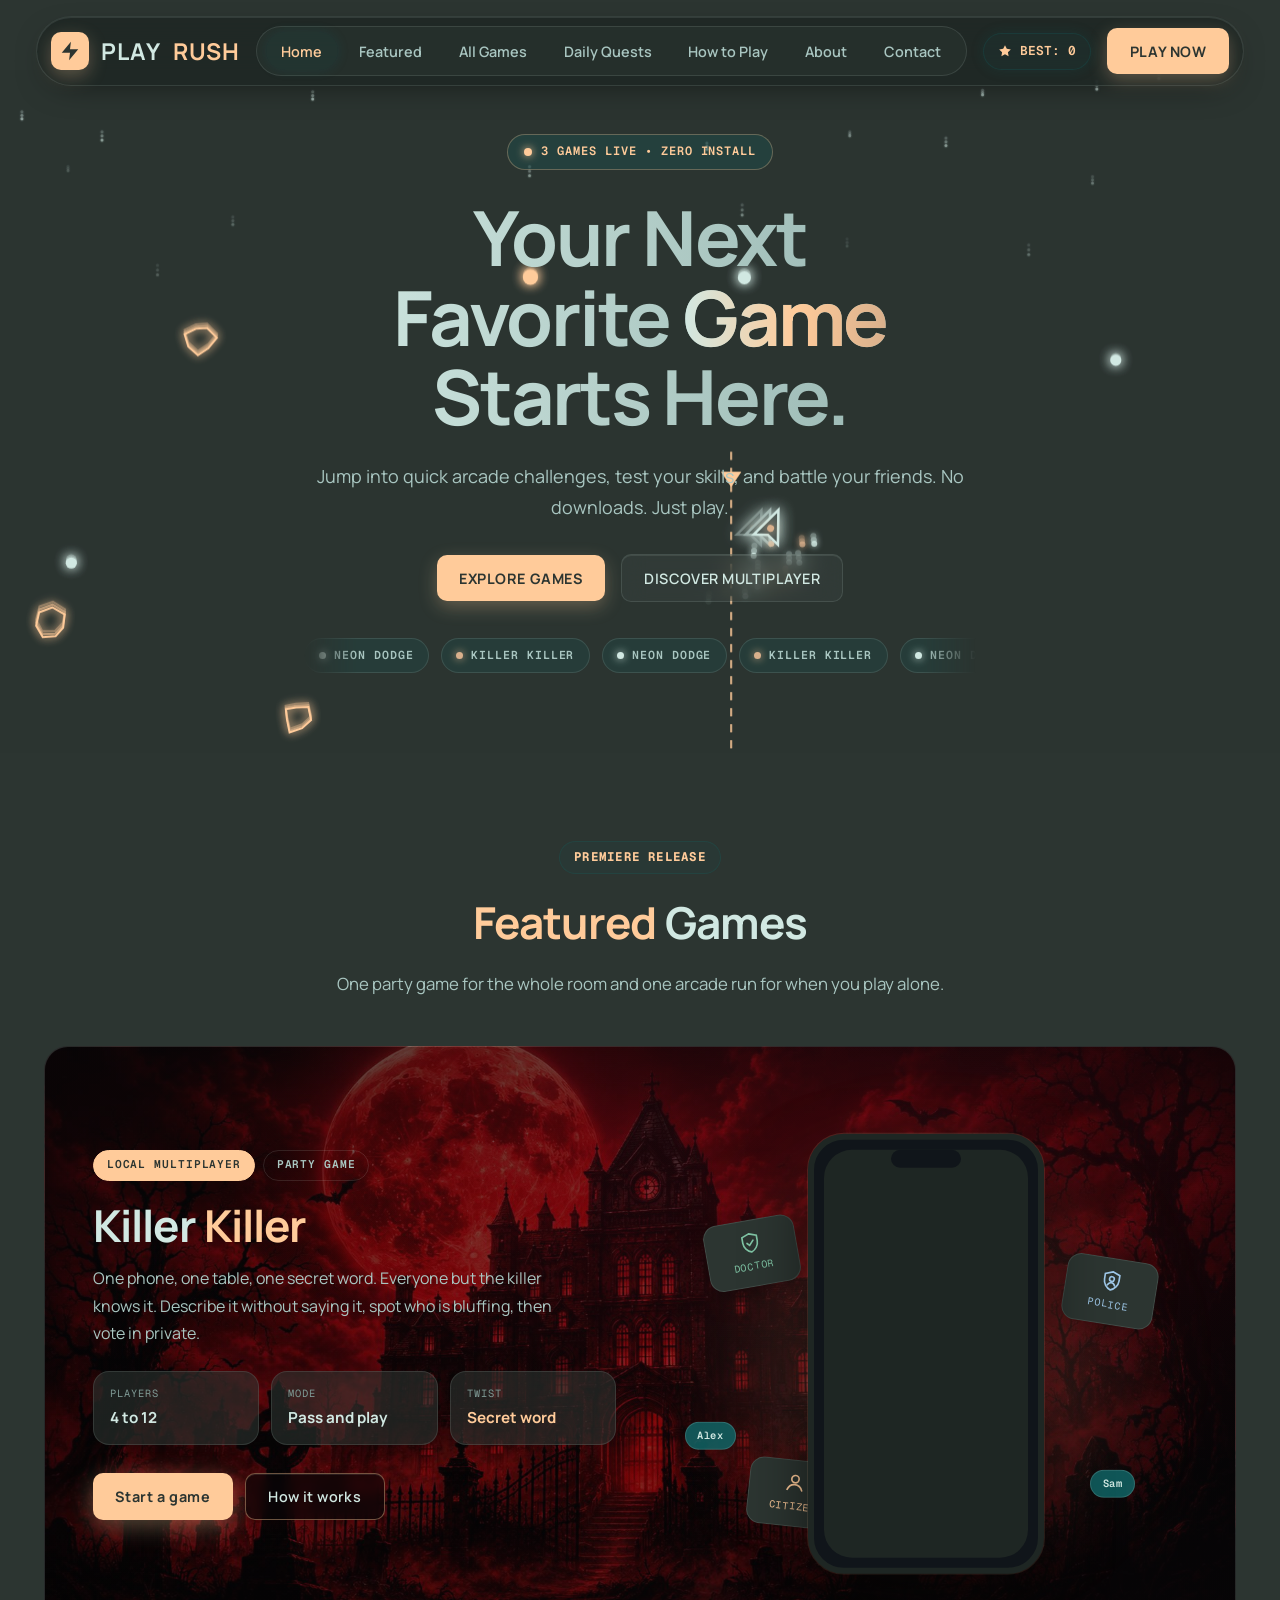
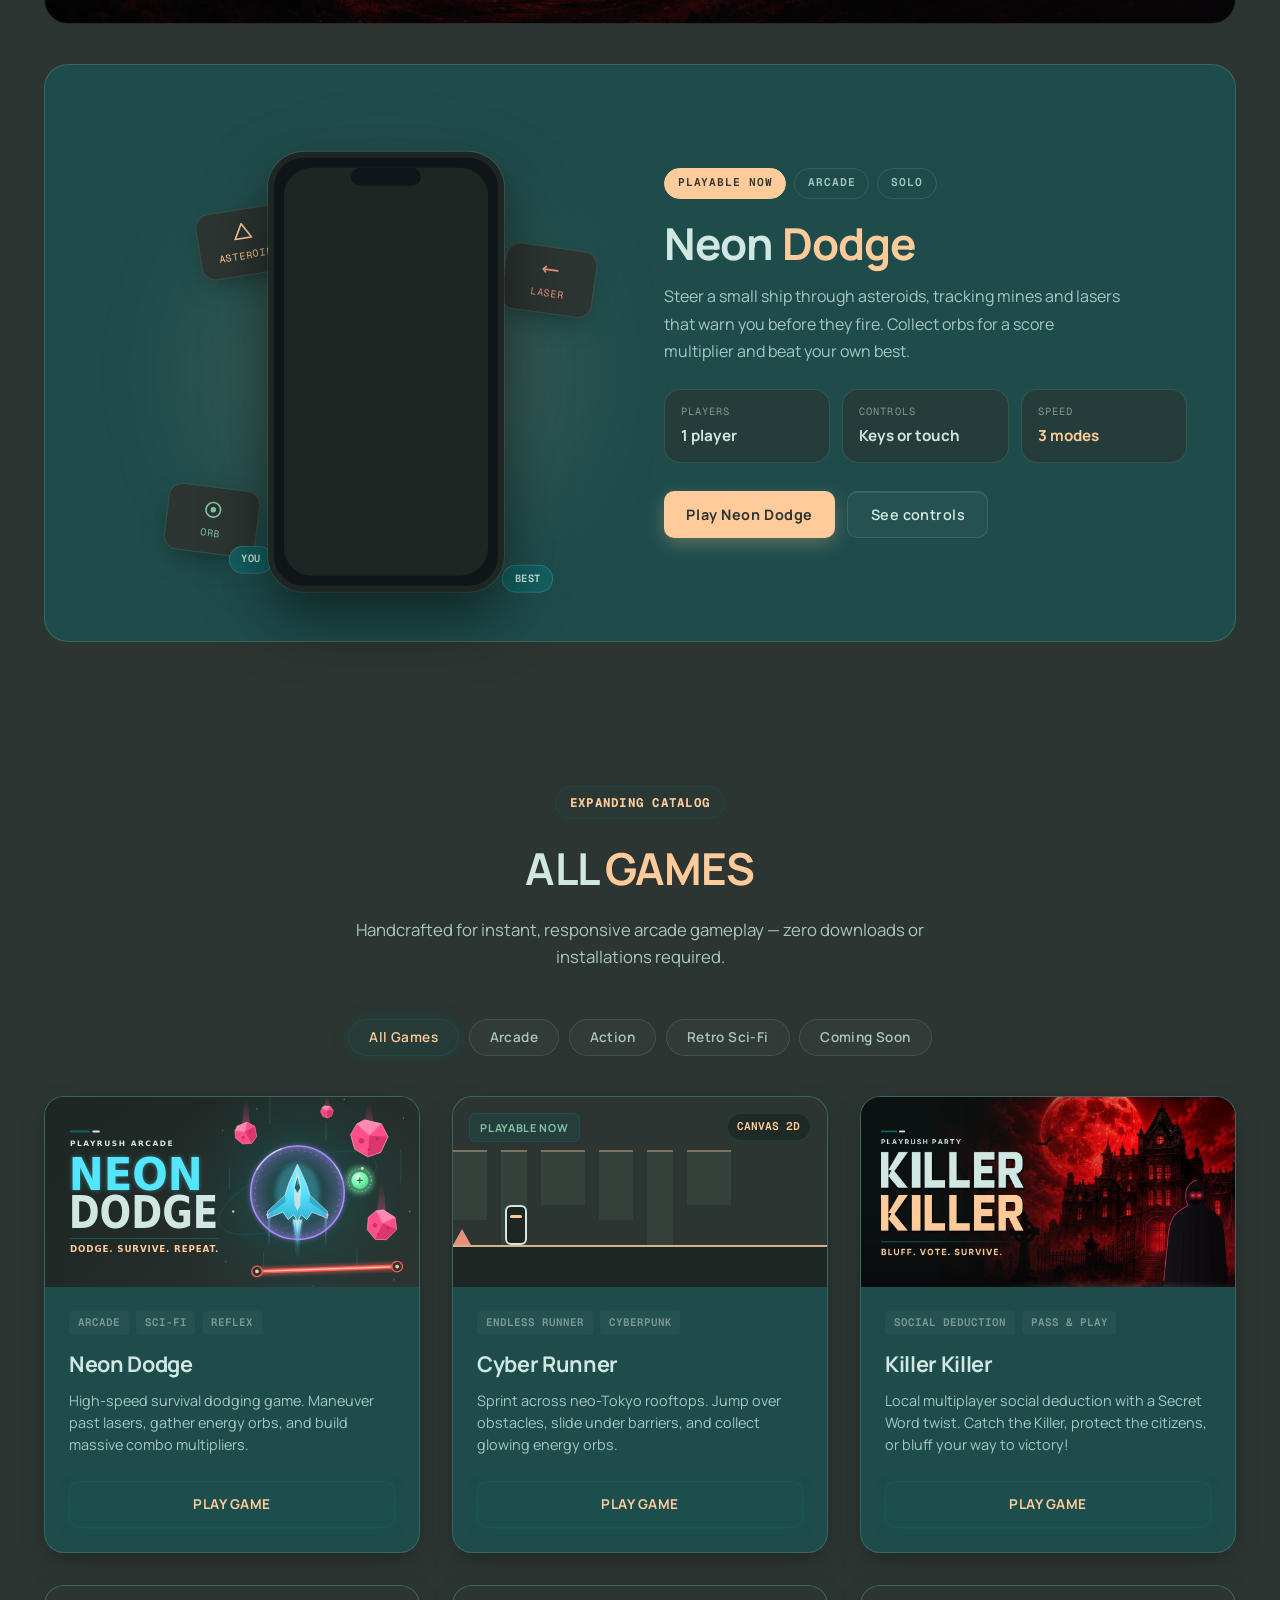
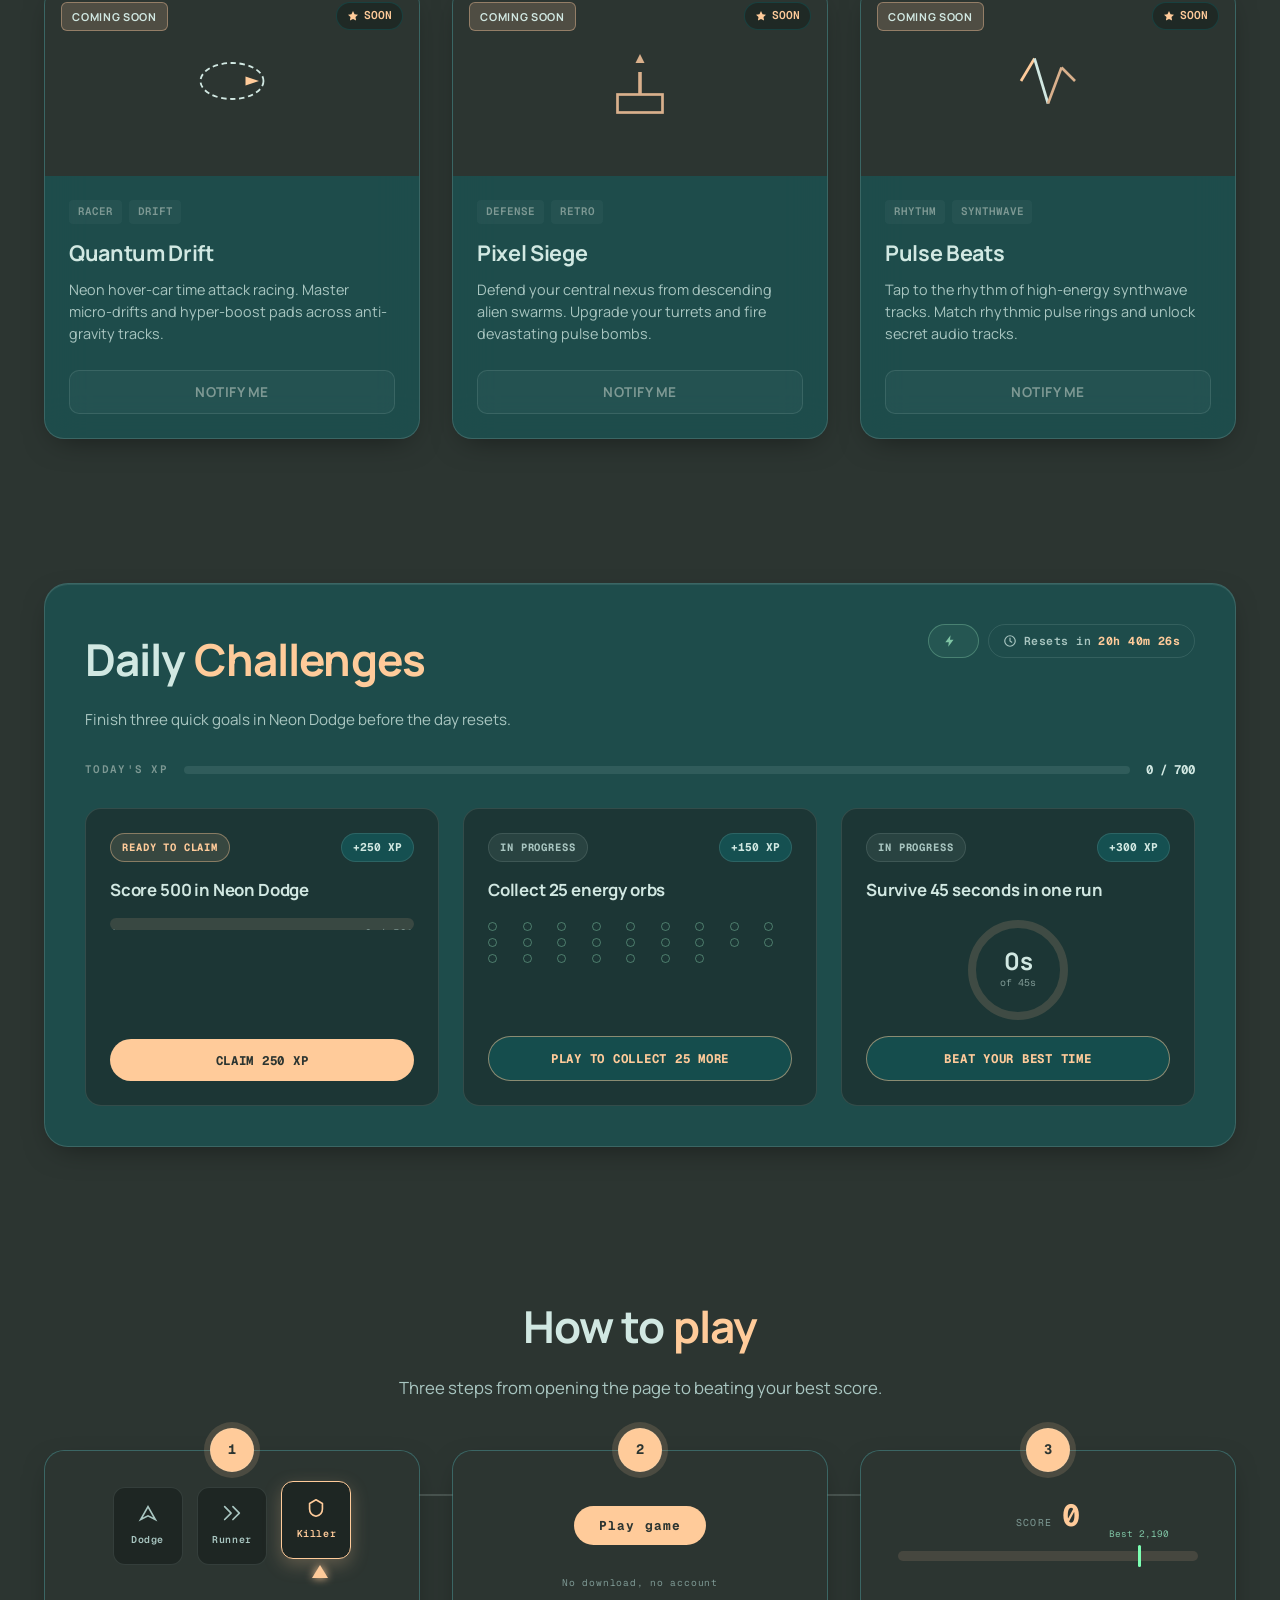
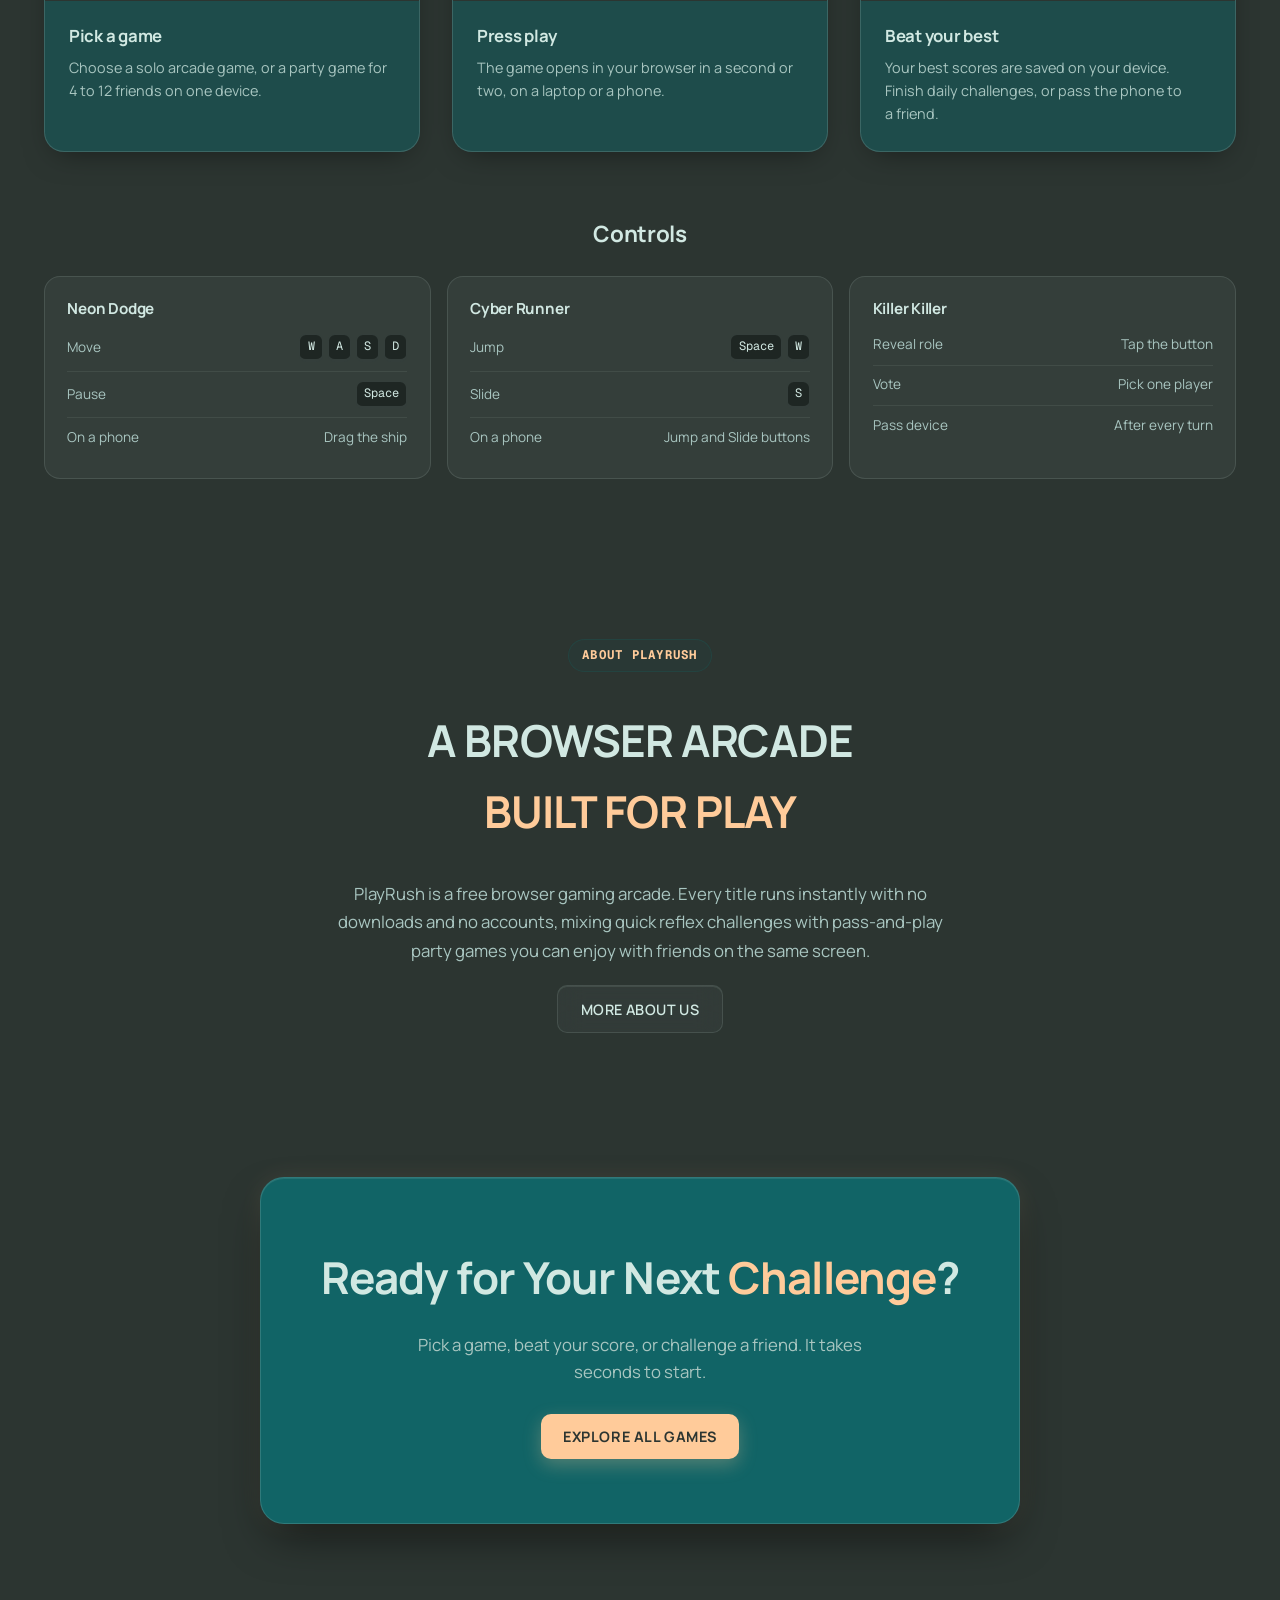
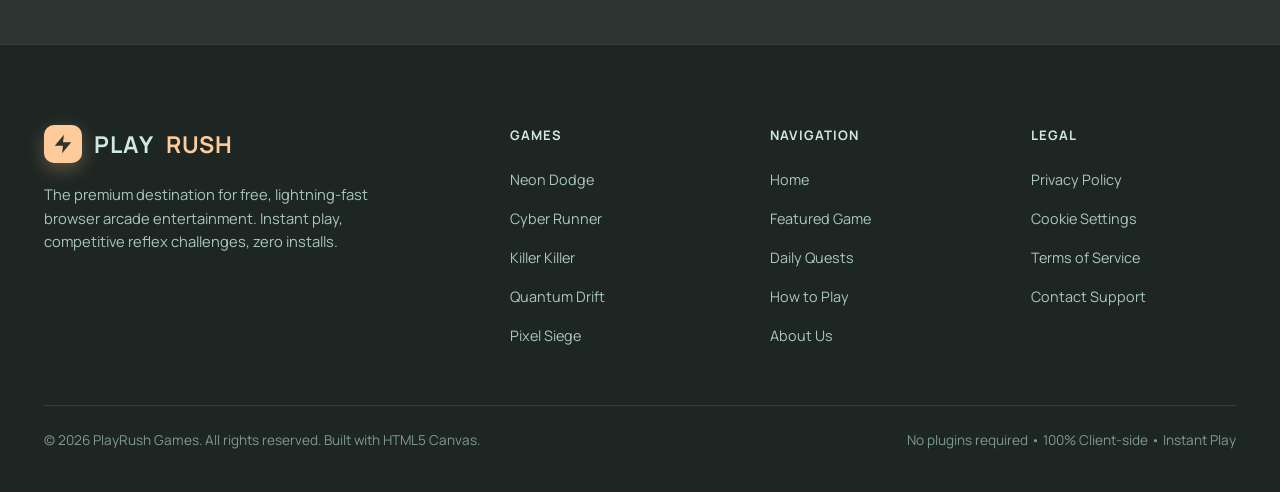
==== commit a5522a88: "fix: mobile responsive navbar, featured cards, and footer layout" ====
--- a/index.html
+++ b/index.html
@@ -55,7 +55,7 @@
 
       <!-- Desktop Navigation Menu -->
       <nav aria-label="Main Navigation">
-        <ul class="nav-menu">
+        <ul class="nav-menu" id="main-nav-menu">
           <li><a href="#hero" class="nav-link active">Home</a></li>
           <li><a href="#featured" class="nav-link">Featured</a></li>
           <li><a href="#games" class="nav-link">All Games</a></li>
@@ -76,7 +76,7 @@
         <a href="#games" class="btn-primary" aria-label="Browse all games">
           <span>PLAY NOW</span>
         </a>
-        <button class="mobile-toggle" aria-label="Toggle navigation menu" aria-expanded="false">
+        <button class="mobile-toggle" aria-label="Toggle navigation menu" aria-expanded="false" aria-controls="main-nav-menu">
           <span></span>
           <span></span>
           <span></span>
--- a/style.css
+++ b/style.css
@@ -2389,21 +2389,12 @@
   filter: drop-shadow(0 0 4px var(--neon-cyan));
   top: 34px;
   left: 0;
-  animation: ht-cursor-move 6s cubic-bezier(0.22, 1, 0.36, 1) infinite;
-}
-
-@keyframes ht-cursor-move {
-  0%   { transform: translateX(0); }
-  18%  { transform: translateX(30px); }
-  20%  { transform: translateX(30px); }
-  36%  { transform: translateX(105px); }
-  38%  { transform: translateX(105px); }
-  54%  { transform: translateX(180px); }
-  56%  { transform: translateX(180px); }
-  74%  { transform: translateX(105px); }
-  76%  { transform: translateX(105px); }
-  92%  { transform: translateX(30px); }
-  100% { transform: translateX(0); }
+  animation: ht-cursor-bob 1.1s ease-in-out infinite;
+}
+
+@keyframes ht-cursor-bob {
+  0%,100% { transform: translateY(0); }
+  50% { transform: translateY(4px); }
 }
 
 /* Step 2 demo: play button + running line */
@@ -3798,3 +3789,420 @@
   object-position: center;
   display: block;
 }
+
+/* Featured card stat tiles — mobile sizing fix */
+@media (max-width: 640px) {
+  .fx-stats {
+    grid-template-columns: 1fr;
+    gap: 0.5rem;
+    margin-bottom: 1.25rem;
+  }
+  .fx-stat {
+    flex-direction: row;
+    align-items: center;
+    justify-content: space-between;
+    padding: 0.6rem 0.85rem;
+    border-radius: 12px;
+  }
+  .fx-stat-value {
+    font-size: 0.85rem;
+    white-space: nowrap;
+  }
+}
+
+/* ==========================================================================
+   GLOBAL RESPONSIVE FOUNDATION — mobile / tablet safety net
+   ========================================================================== */
+:root {
+  --bp-tablet: 1024px;
+  --bp-mobile: 768px;
+  --bp-small: 480px;
+  --tap-min: 44px;
+}
+
+/* Overflow guards — no horizontal scroll anywhere */
+html, body {
+  overflow-x: hidden;
+}
+img, video, canvas, svg {
+  max-width: 100%;
+}
+.container,
+main,
+section {
+  min-width: 0;
+}
+
+/* Flex/grid children can shrink instead of forcing overflow */
+* {
+  min-width: 0;
+}
+
+/* Touch targets — minimum 44px on interactive elements */
+@media (pointer: coarse) {
+  a, button, .btn-primary, .btn-secondary, .nav-link,
+  .game-card-btn, .header-icon-btn, input, select, textarea {
+    min-height: var(--tap-min);
+  }
+}
+
+/* Fluid body text — scales smoothly between mobile and desktop */
+body {
+  font-size: clamp(0.95rem, 0.9rem + 0.3vw, 1.05rem);
+}
+
+/* Tablet (≤1024px) */
+@media (max-width: 1024px) {
+  .container {
+    padding-left: 1.25rem;
+    padding-right: 1.25rem;
+  }
+  .section-title {
+    font-size: clamp(1.6rem, 4vw, 2.4rem);
+  }
+}
+
+/* Mobile (≤768px) */
+@media (max-width: 768px) {
+  .container {
+    padding-left: 1rem;
+    padding-right: 1rem;
+  }
+  .section-title {
+    font-size: clamp(1.4rem, 6vw, 2rem);
+  }
+  .section-desc {
+    font-size: 0.95rem;
+  }
+  /* Any 2+ column card grids collapse */
+  .games-grid,
+  .fx-stats,
+  .ht-steps,
+  .features-grid {
+    grid-template-columns: 1fr;
+  }
+  /* Buttons go full-width where they are direct actions */
+  .btn-primary,
+  .btn-secondary {
+    width: 100%;
+    max-width: 340px;
+  }
+}
+
+/* Small phones (≤480px) */
+@media (max-width: 480px) {
+  body {
+    font-size: 0.95rem;
+  }
+  .section-title {
+    font-size: 1.5rem;
+  }
+  .fx-card,
+  .game-card {
+    border-radius: 12px;
+  }
+}
+
+/* Tablet landscape / small desktop safety: nothing forces overflow */
+@media (max-width: 1024px) and (min-width: 769px) {
+  .fx-card {
+    flex-direction: column;
+  }
+  .fx-art-phone {
+    min-height: 320px;
+  }
+}
+
+@media (prefers-reduced-motion: reduce) {
+  *, *::before, *::after {
+    animation-duration: 0.01ms !important;
+    animation-iteration-count: 1 !important;
+    transition-duration: 0.01ms !important;
+  }
+}
+
+/* KK featured card — mobile: art on top, buttons full width */
+@media (max-width: 768px) {
+  .fx-card-kk {
+    grid-template-columns: 1fr;
+    gap: 1.5rem;
+  }
+  .fx-card-kk .fx-art {
+    order: -1;
+  }
+  .fx-card-kk .fx-card-text {
+    order: 0;
+  }
+  .fx-card-kk .fx-card-text .btn-primary,
+  .fx-card-kk .fx-card-text .btn-secondary {
+    width: 100%;
+    max-width: none;
+  }
+  .fx-card-kk .fx-actions {
+    display: flex;
+    flex-direction: column;
+    gap: 0.75rem;
+  }
+}
+
+/* Neon Dodge featured card — mobile: art on top, buttons full width */
+@media (max-width: 768px) {
+  .fx-card-nd {
+    grid-template-columns: 1fr;
+    gap: 1.5rem;
+  }
+  .fx-card-nd .fx-art {
+    order: -1;
+  }
+  .fx-card-nd .fx-card-text {
+    order: 0;
+  }
+  .fx-card-nd .fx-actions {
+    display: flex;
+    flex-direction: column;
+    gap: 0.75rem;
+  }
+  .fx-card-nd .fx-actions .btn-primary,
+  .fx-card-nd .fx-actions .btn-secondary {
+    width: 100%;
+    max-width: none;
+  }
+}
+
+/* Daily challenge cards — prevent overflow on narrow screens */
+.dq-grid {
+  grid-template-columns: repeat(auto-fit, minmax(min(270px, 100%), 1fr));
+}
+@media (max-width: 640px) {
+  .dq-box {
+    padding: 1.5rem 1rem;
+    border-radius: 16px;
+  }
+  .dq-header {
+    flex-direction: column;
+    gap: 0.75rem;
+  }
+  .dq-card {
+    padding: 1.1rem;
+    border-radius: 12px;
+  }
+}
+
+/* Mobile nav dropdown — 2-column link layout */
+@media (max-width: 768px) {
+  .nav-menu {
+    display: grid;
+    grid-template-columns: 1fr 1fr;
+    gap: 0.25rem;
+  }
+  .nav-menu li {
+    width: 100%;
+  }
+  .nav-menu .nav-link {
+    display: flex;
+    align-items: center;
+    justify-content: flex-start;
+    padding: 0.7rem 0.9rem;
+    border-radius: 10px;
+    font-size: 0.95rem;
+  }
+  .nav-menu .nav-link:hover {
+    background: rgba(209, 232, 226, 0.08);
+  }
+}
+@media (max-width: 380px) {
+  .nav-menu {
+    grid-template-columns: 1fr;
+  }
+}
+
+/* Footer mobile — keep link columns side-by-side (2-col) instead of long stack */
+@media (max-width: 768px) {
+  .footer-grid {
+    grid-template-columns: 1fr 1fr;
+    gap: 1.75rem 1.25rem;
+  }
+  .footer-grid > .footer-col:first-child,
+  .footer-grid > .footer-brand {
+    grid-column: 1 / -1;
+  }
+  .footer-col h4 {
+    font-size: 0.8rem;
+    margin-bottom: 0.6rem;
+  }
+  .footer-links {
+    gap: 0.35rem;
+  }
+  .footer-links a {
+    font-size: 0.85rem;
+  }
+}
+@media (max-width: 380px) {
+  .footer-grid {
+    grid-template-columns: 1fr;
+  }
+}
+
+/* Footer mobile — brand column spans full width (correct class) */
+@media (max-width: 768px) {
+  .footer-grid > .footer-brand-col {
+    grid-column: 1 / -1;
+  }
+}
+
+/* Navbar mobile — prevent overflow on narrow phones */
+@media (max-width: 480px) {
+  .navbar .container {
+    width: calc(100vw - 1rem);
+    padding: 0.4rem 0.55rem;
+    gap: 0.35rem;
+  }
+  .brand {
+    font-size: 1rem;
+    gap: 0.35rem;
+    white-space: nowrap;
+  }
+  .brand-icon {
+    width: 28px;
+    height: 28px;
+    flex-shrink: 0;
+  }
+  .mobile-toggle {
+    flex-shrink: 0;
+  }
+}
+
+/* Featured card floating elements — keep inside card bounds on mobile */
+@media (max-width: 768px) {
+  .fx-art-phone {
+    overflow: visible;
+    position: relative;
+  }
+  .fx-role-card,
+  .fx-name-chip {
+    max-width: 45%;
+  }
+  .fx-role-1 { left: 0 !important; }
+  .fx-role-2 { right: 0 !important; }
+  .fx-role-3 { left: 4% !important; }
+}
+
+/* ==========================================================================
+   MOBILE RESPONSIVE FIXES — navbar, featured card, footer (per spec)
+   ========================================================================== */
+
+/* --- 1. Navbar hamburger: clean 44px target, mint bars --- */
+@media (max-width: 768px) {
+  .mobile-toggle {
+    width: 44px;
+    height: 44px;
+    justify-content: center;
+    gap: 5px;
+    align-items: center;
+    flex-shrink: 0;
+  }
+  .mobile-toggle span {
+    width: 22px;
+    height: 2px;
+    background: var(--neon-cyan);
+    border-radius: 2px;
+    transition: transform 0.25s ease, opacity 0.2s ease;
+  }
+  .mobile-toggle.active span:nth-child(1) { transform: translateY(7px) rotate(45deg); }
+  .mobile-toggle.active span:nth-child(2) { opacity: 0; transform: translateX(-8px); }
+  .mobile-toggle.active span:nth-child(3) { transform: translateY(-7px) rotate(-45deg); }
+  .navbar .container {
+    display: flex;
+    align-items: center;
+    justify-content: space-between;
+  }
+}
+@media (prefers-reduced-motion: reduce) {
+  .mobile-toggle span { transition: none; }
+}
+
+/* --- 2. Featured cards (KK + ND): text first, bounded preview at bottom --- */
+@media (max-width: 768px) {
+  .fx-card-kk, .fx-card-nd {
+    grid-template-columns: minmax(0, 1fr);
+    gap: 1.25rem;
+    overflow: hidden;
+    padding: 1.5rem 1.1rem;
+  }
+  .fx-card-kk > *, .fx-card-nd > * {
+    min-width: 0;
+  }
+  /* text first, art last — overrides earlier order:-1 */
+  .fx-card-kk .fx-card-text, .fx-card-nd .fx-card-text { order: 0; }
+  .fx-card-kk .fx-art, .fx-card-nd .fx-art { order: 1; }
+  /* readability gradient over mansion art */
+  .fx-card-kk {
+    background-image:
+      linear-gradient(180deg, rgba(8, 6, 8, 0.55) 0%, rgba(8, 6, 8, 0.35) 45%, rgba(8, 6, 8, 0.85) 100%),
+      url('assets/images/games/hauntedback.jpeg');
+    background-position: center 30%;
+  }
+  /* stat tiles already row layout; ensure buttons */
+  .fx-card-kk .fx-actions .btn-primary,
+  .fx-card-kk .fx-actions .btn-secondary,
+  .fx-card-nd .fx-actions .btn-primary,
+  .fx-card-nd .fx-actions .btn-secondary {
+    width: 100%;
+    min-height: 48px;
+  }
+  /* bounded preview area */
+  .fx-art-phone {
+    height: 400px;
+    max-height: 400px;
+    overflow: hidden;
+    position: relative;
+    display: flex;
+    align-items: center;
+    justify-content: center;
+  }
+  .fx-phone {
+    width: min(220px, 62vw) !important;
+    transform: rotate(2deg);
+    flex-shrink: 0;
+  }
+  .fx-role-card {
+    font-size: 11px;
+    padding: 0.3rem 0.5rem;
+    gap: 0.25rem;
+  }
+  .fx-role-card svg { width: 14px; height: 14px; }
+  /* hide name pills on small phones */
+  @media (max-width: 400px) {
+    .fx-name-chip { display: none; }
+    .fx-role-3 { display: none; }
+  }
+  .fx-role-1 { left: 2%; top: 12%; }
+  .fx-role-2 { right: 2%; top: 22%; }
+  .fx-role-3 { left: 4%; bottom: 10%; }
+  /* gentler float on mobile */
+  .fx-role-card { animation-duration: 8s; }
+}
+
+/* --- 3. Footer: 2-column link grid on mobile --- */
+@media (max-width: 768px) {
+  .footer-grid {
+    grid-template-columns: repeat(2, minmax(0, 1fr));
+    gap: 24px;
+  }
+  .footer-grid > .footer-brand-col {
+    grid-column: 1 / -1;
+  }
+  .footer-links a {
+    display: inline-flex;
+    align-items: center;
+    min-height: 44px;
+  }
+}
+.footer-bottom {
+  border-top: 1px solid var(--border-subtle);
+  padding-top: 1.5rem;
+  text-align: center;
+}
+@media (max-width: 340px) {
+  .footer-grid { grid-template-columns: 1fr; }
+}
